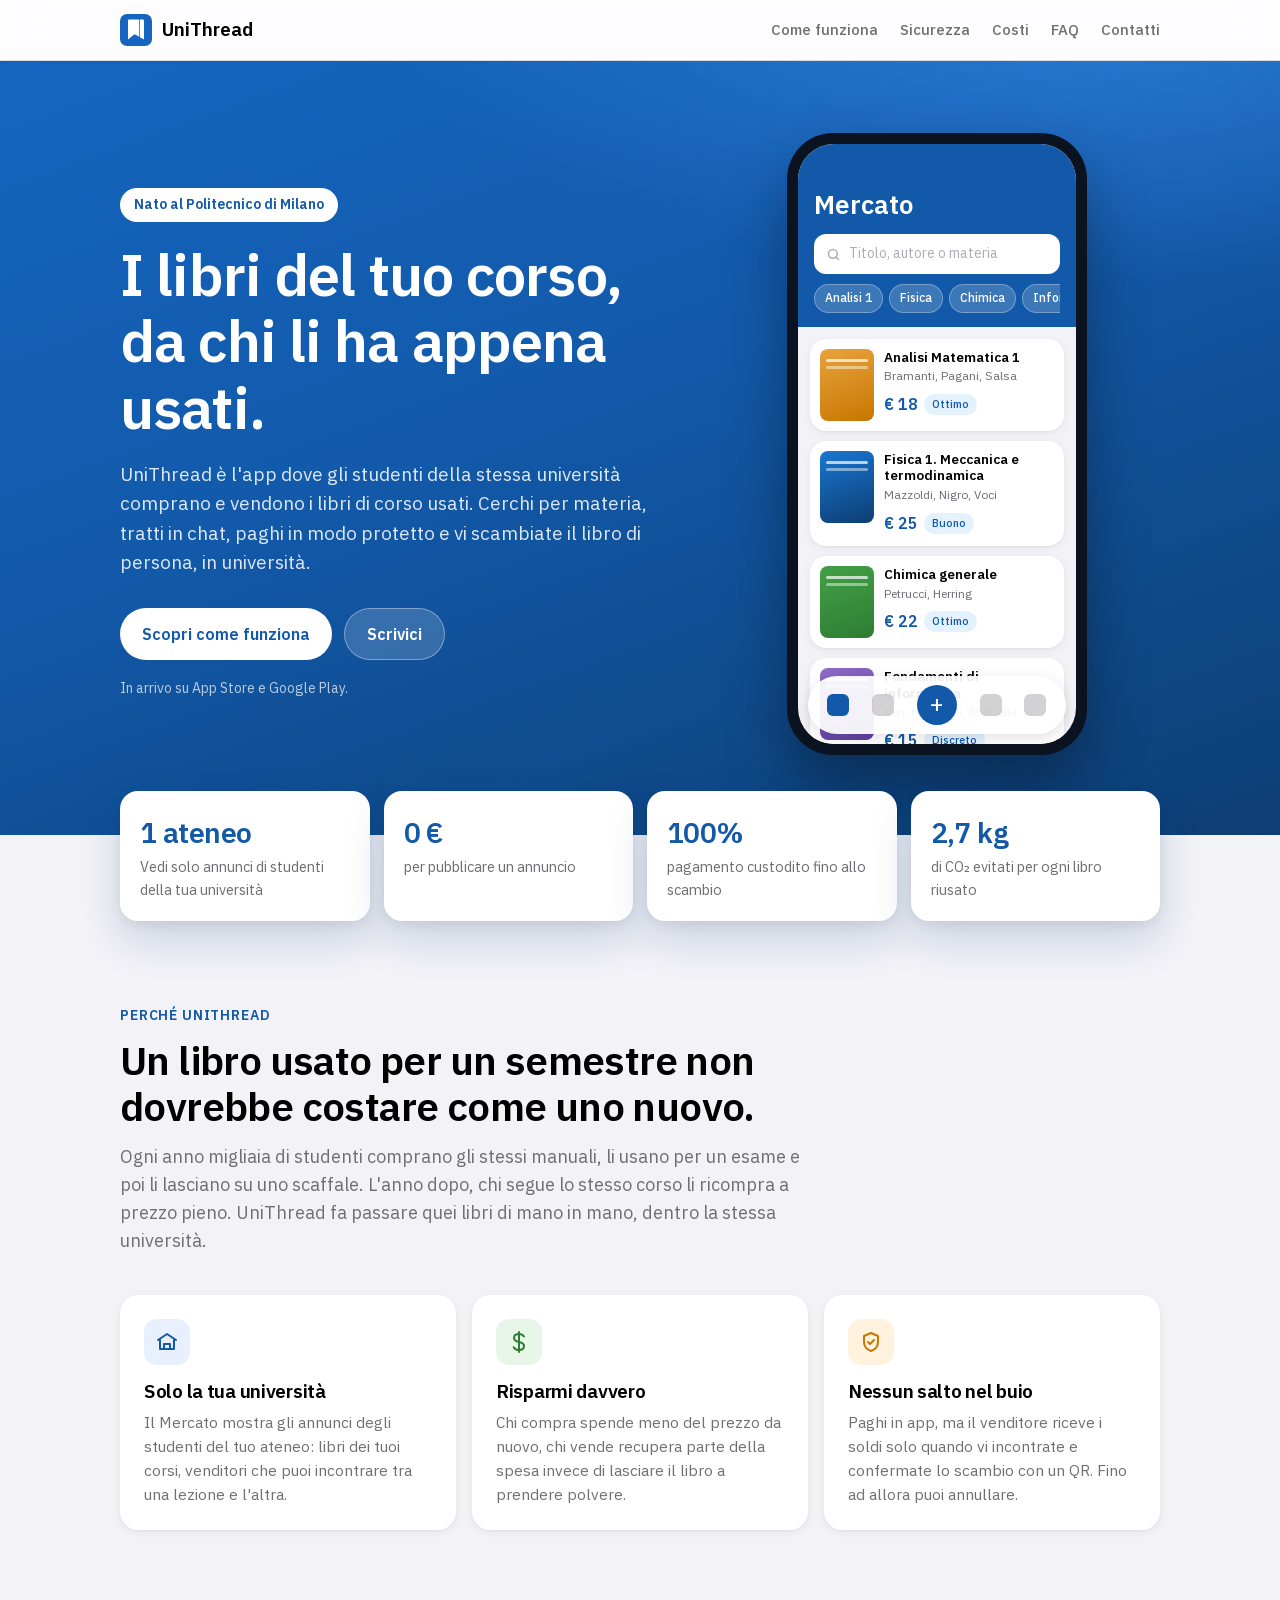
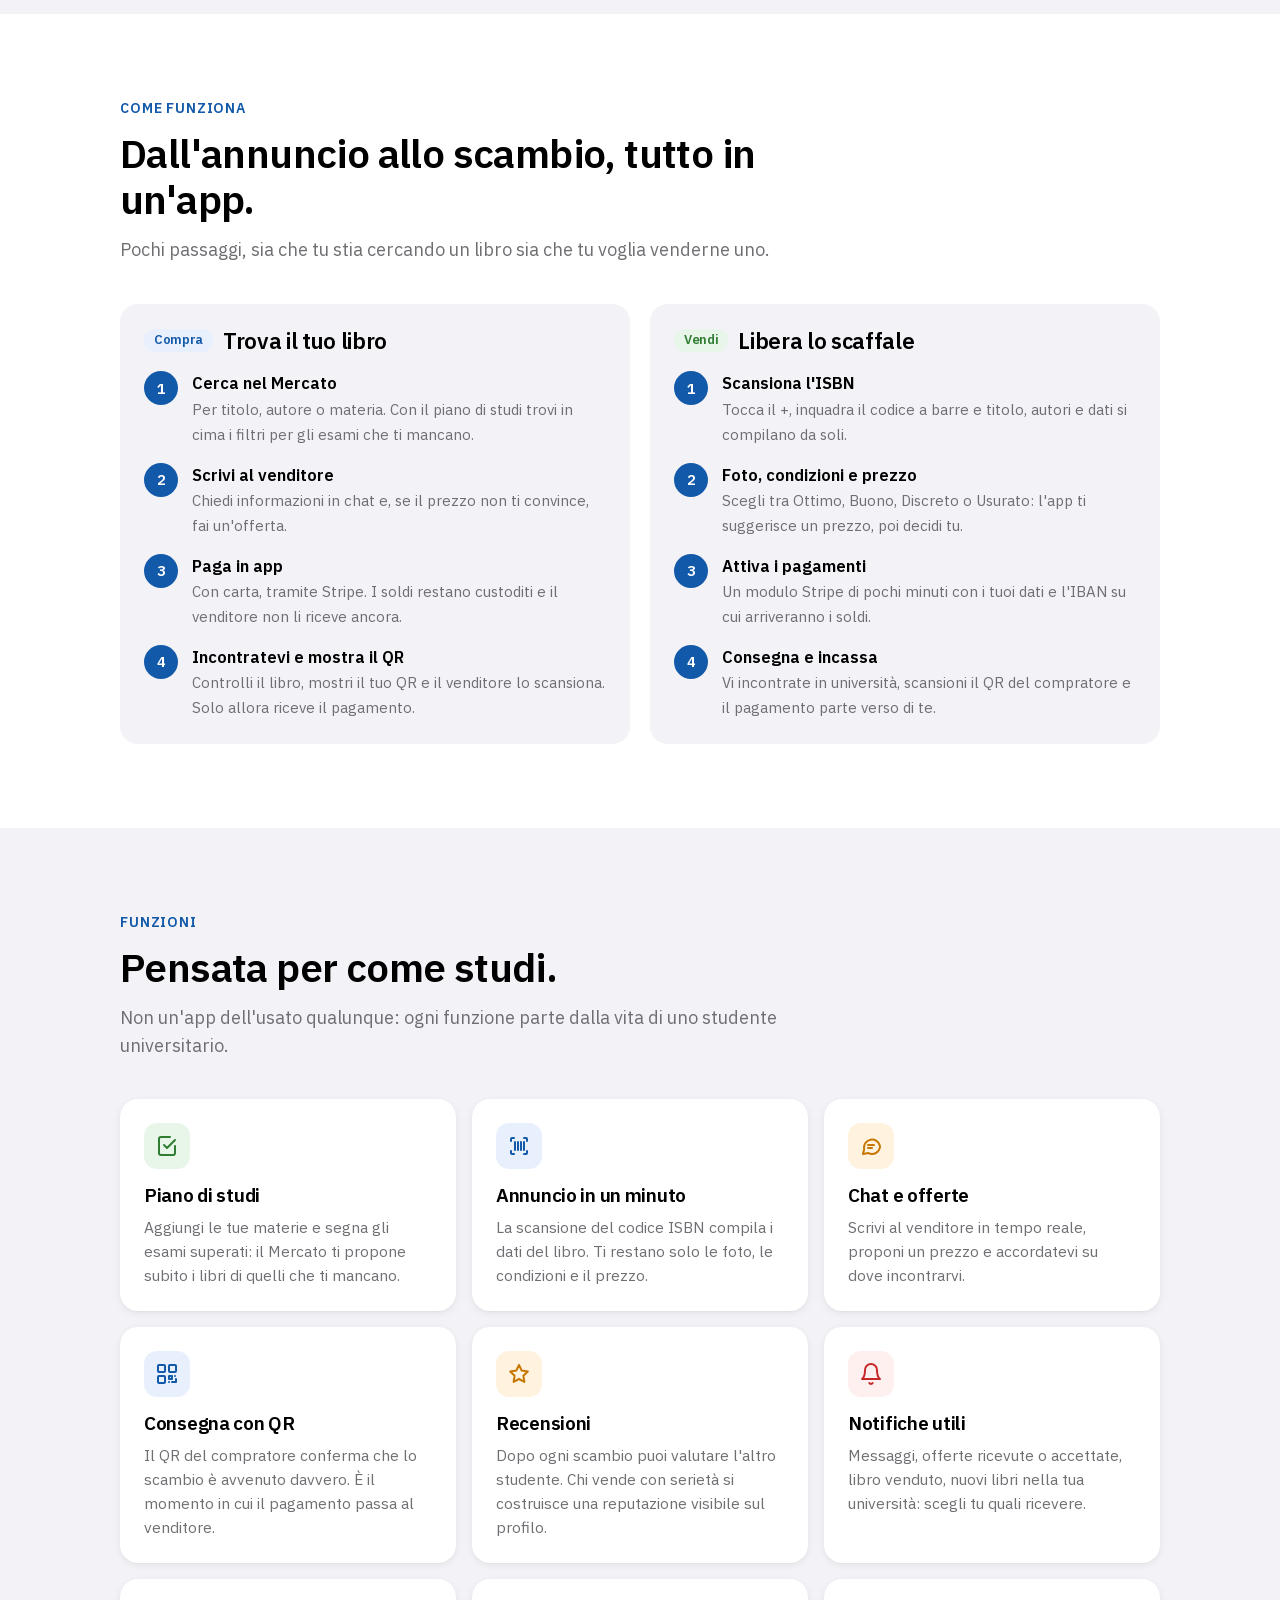
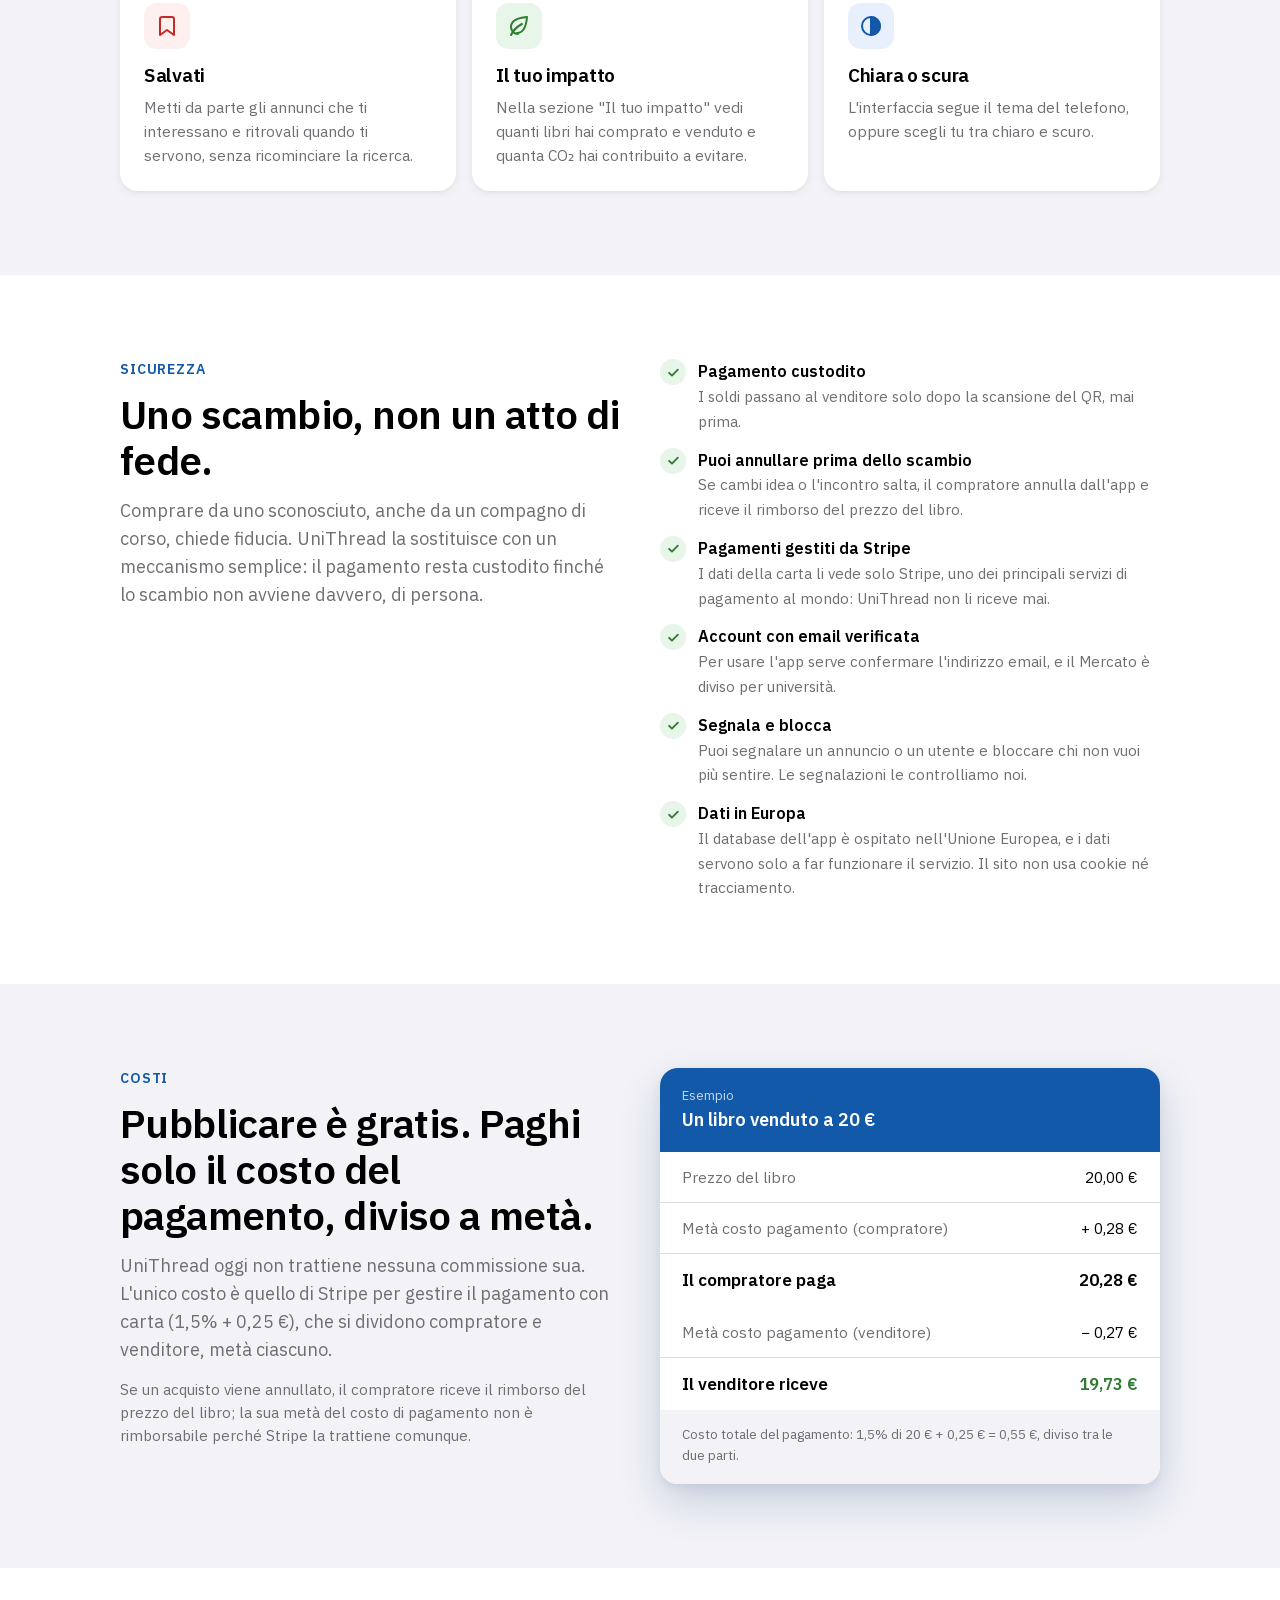
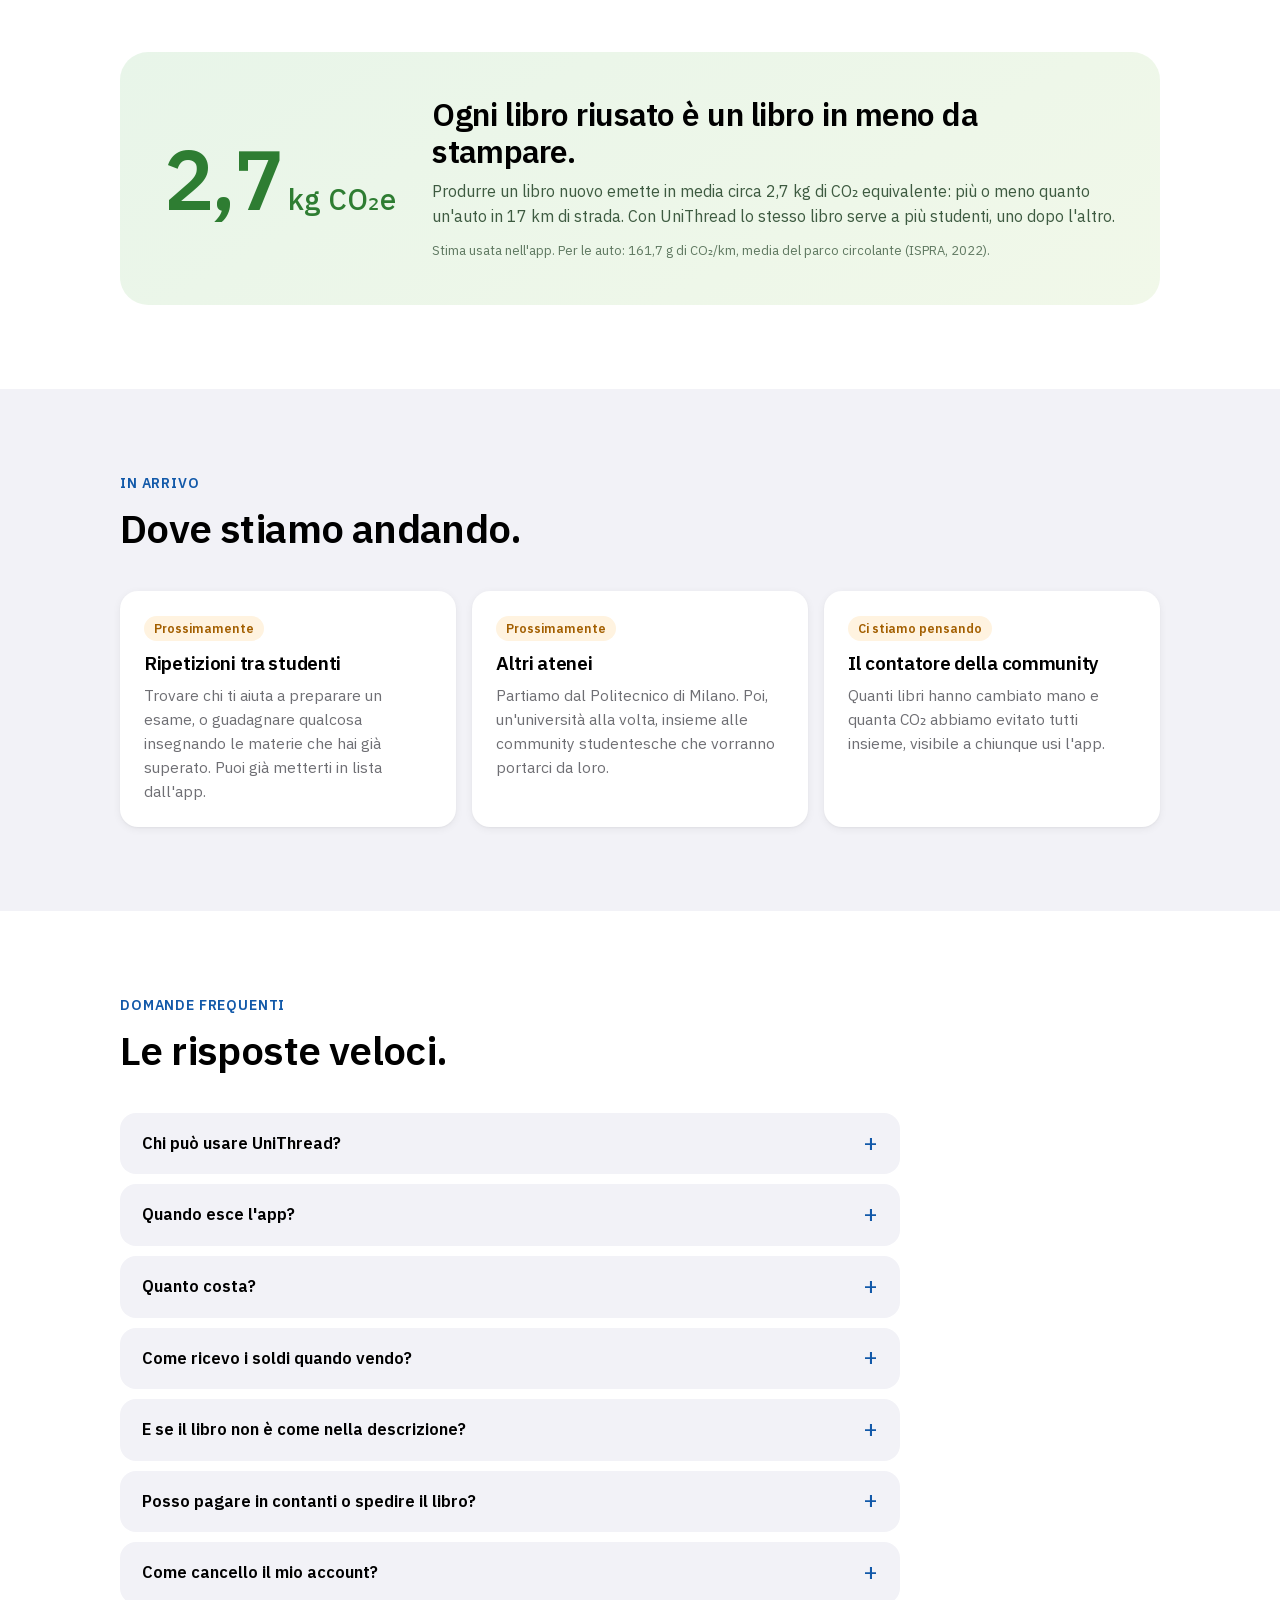
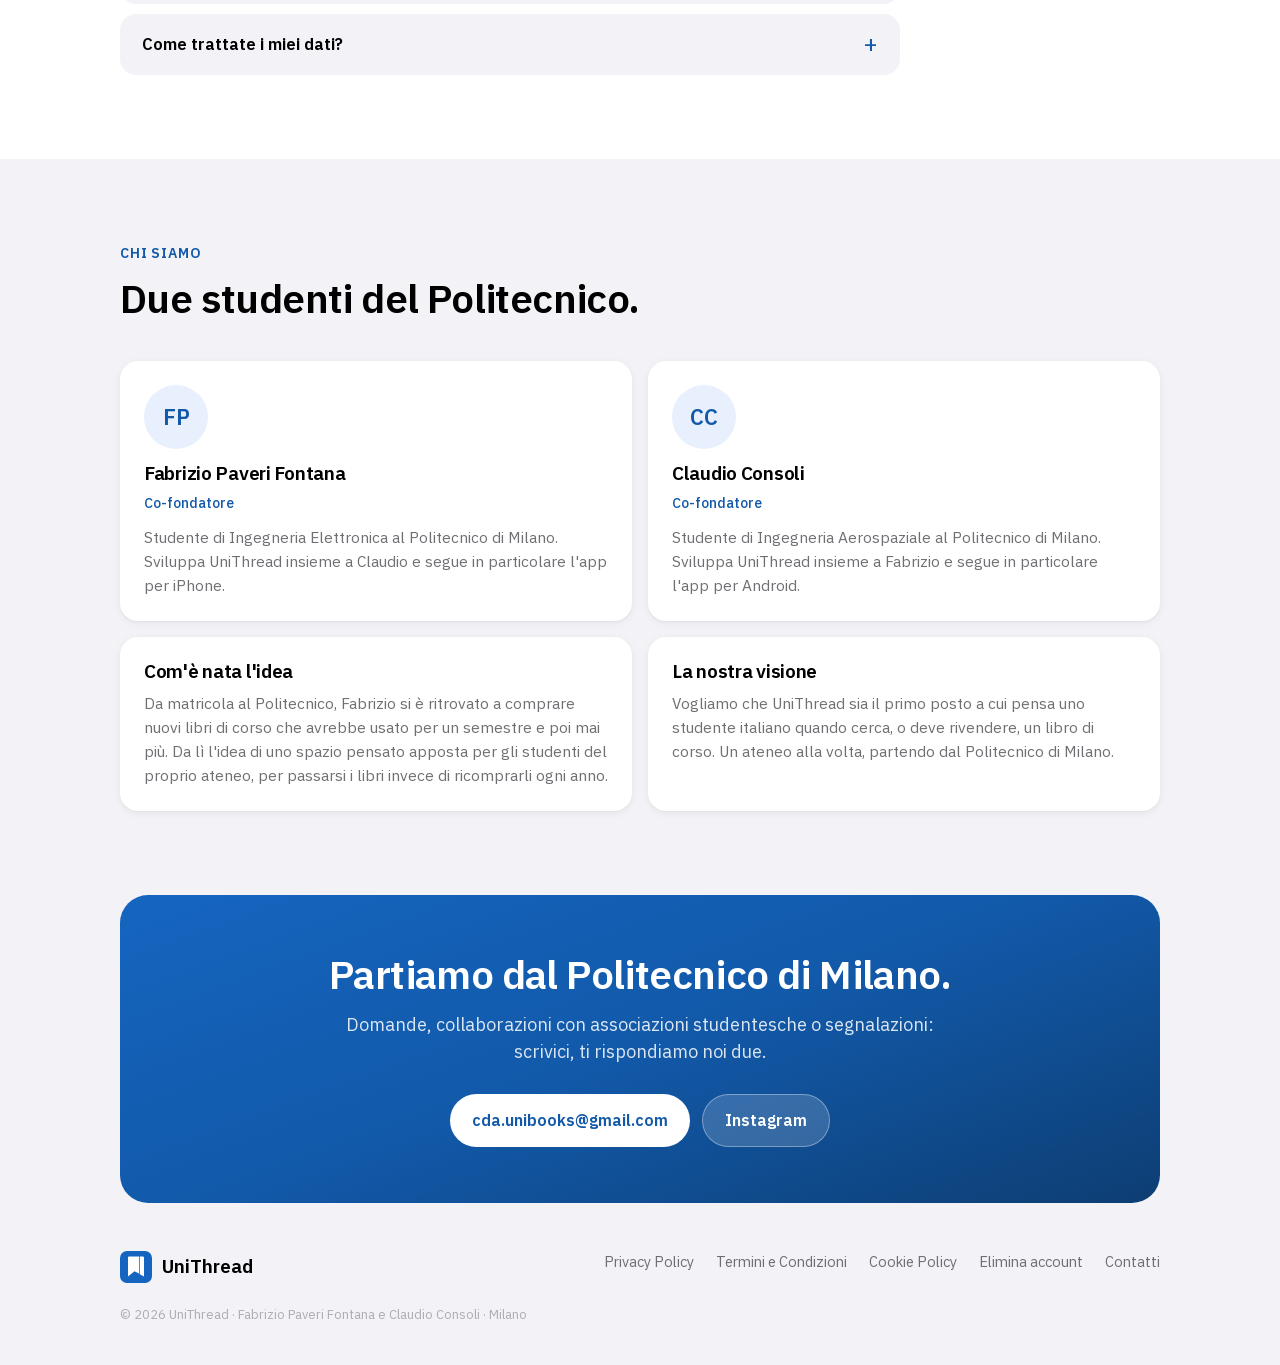
==== index.html @ b265628a "Nuova home del sito nello stile dell'app (tema chiaro) Colori e componenti dal tema chiaro dell'app:" ====
<!DOCTYPE html>
<html lang="it">
<head>
<meta charset="UTF-8">
<meta name="viewport" content="width=device-width, initial-scale=1, viewport-fit=cover">
<title>UniThread — Il marketplace dei libri universitari</title>
<meta name="description" content="UniThread è l'app dove gli studenti della stessa università comprano e vendono libri di corso usati: chat, offerte, pagamento protetto e scambio di persona con QR. Si parte dal Politecnico di Milano.">
<meta name="theme-color" content="#1259A9">
<meta name="color-scheme" content="light">
<meta property="og:title" content="UniThread — Il marketplace dei libri universitari">
<meta property="og:description" content="Compra e vendi libri di corso usati con gli studenti del tuo ateneo. Pagamento protetto, scambio di persona.">
<meta property="og:type" content="website">
<meta property="og:url" content="https://unithread.it/">
<link rel="icon" href="data:image/svg+xml,%3Csvg xmlns='http://www.w3.org/2000/svg' viewBox='0 0 64 64'%3E%3Crect width='64' height='64' rx='14' fill='%231565C0'/%3E%3Cpath d='M16 13a2 2 0 0 1 2-2h20v34l-9-4.6L16 51z' fill='%23fff'/%3E%3Cpath d='M39.5 11H46a2 2 0 0 1 2 2v38l-8.5-4.4z' fill='%23fff'/%3E%3C/svg%3E">
<link href="fonts/fonts.css" rel="stylesheet">
<style>
  /* Colori presi dal tema chiaro dell'app (themeContext.tsx). */
  :root {
    color-scheme: light;
    --primary: #1259A9;
    --primary-light: #1976D2;
    --primary-deep: #0D3E73;
    --tinta-blu: #E8F0FE;
    --tinta-verde: #E8F5E9;
    --tinta-arancio: #FFF3E0;
    --tinta-rossa: #FFF0F0;
    --verde: #2E7D32;
    --arancio: #E8A33D;
    --bg: #F2F2F7;
    --surface: #FFFFFF;
    --text: #000000;
    --text-2: #6E6E73;
    --text-3: #AEAEB2;
    --divider: rgba(60,60,67,0.18);
    --riempimento: #E5E5EA;
    --radius-card: 18px;
    --shadow: 0 2px 8px rgba(0,0,0,0.06), 0 1px 2px rgba(0,0,0,0.04);
    --shadow-lg: 0 18px 40px rgba(13,62,115,0.18), 0 4px 12px rgba(0,0,0,0.06);
  }

  * { box-sizing: border-box; }
  html { scroll-behavior: smooth; scroll-padding-top: 72px; }
  body {
    margin: 0;
    background: var(--bg);
    color: var(--text);
    font-family: "IBM Plex Sans", -apple-system, BlinkMacSystemFont, "SF Pro Text", "Segoe UI", sans-serif;
    font-size: 16px;
    line-height: 1.55;
    -webkit-font-smoothing: antialiased;
    padding-bottom: env(safe-area-inset-bottom, 0px);
  }
  h1, h2, h3 { margin: 0; font-weight: 600; letter-spacing: -0.015em; line-height: 1.15; }
  p { margin: 0; }
  a { color: var(--primary); text-decoration: none; }
  a:hover { text-decoration: underline; }
  .wrap { max-width: 1080px; margin: 0 auto; padding: 0 20px; }

  /* Barra in alto: vetro chiaro come la tab bar dell'app */
  .nav {
    position: sticky; top: 0; z-index: 10;
    background: rgba(255,255,255,0.86);
    -webkit-backdrop-filter: saturate(180%) blur(18px);
    backdrop-filter: saturate(180%) blur(18px);
    border-bottom: 1px solid var(--divider);
    padding-top: env(safe-area-inset-top, 0px);
  }
  .nav .wrap { display: flex; align-items: center; justify-content: space-between; height: 60px; gap: 16px; }
  .brand { display: flex; align-items: center; gap: 10px; color: var(--text); font-weight: 600; font-size: 19px; }
  .brand:hover { text-decoration: none; }
  .brand svg { width: 32px; height: 32px; flex: none; }
  .nav-links { display: flex; gap: 22px; font-size: 15px; }
  .nav-links a { color: var(--text-2); font-weight: 500; white-space: nowrap; }
  .nav-links a:hover { color: var(--primary); text-decoration: none; }
  @media (max-width: 760px) { .nav-links .opz { display: none; } }
  @media (max-width: 480px) { .nav-links { gap: 16px; font-size: 14.5px; } .nav-links .opz2 { display: none; } }

  /* Pulsanti a pillola */
  .btn {
    display: inline-flex; align-items: center; justify-content: center; gap: 8px;
    padding: 13px 22px; border-radius: 999px; font-weight: 600; font-size: 16px;
    border: none; cursor: pointer; transition: transform .15s ease, background .15s ease;
  }
  .btn:hover { text-decoration: none; transform: translateY(-1px); }
  .btn:active { transform: scale(0.97); }
  .btn-bianco { background: #fff; color: var(--primary); }
  .btn-vetro { background: rgba(255,255,255,0.16); color: #fff; border: 1px solid rgba(255,255,255,0.35); }
  .btn-blu { background: var(--primary); color: #fff; }

  /* Hero blu, come l'intestazione del Mercato */
  .hero {
    background: radial-gradient(1200px 500px at 85% -10%, #2C7BD6 0%, transparent 60%), linear-gradient(160deg, #1565C0 0%, #1259A9 45%, #0D3E73 100%);
    color: #fff;
    overflow: hidden;
  }
  .hero .wrap { display: grid; grid-template-columns: 1.1fr 0.9fr; gap: 48px; align-items: center; padding-top: 72px; padding-bottom: 80px; }
  .pill-bianca { display: inline-block; background: #fff; color: var(--primary); font-weight: 600; font-size: 14px; padding: 6px 14px; border-radius: 999px; }
  .hero h1 { font-size: clamp(36px, 5.4vw, 58px); margin: 20px 0 18px; }
  .hero .lede { font-size: 19px; color: rgba(255,255,255,0.86); max-width: 34em; }
  .hero-actions { display: flex; flex-wrap: wrap; gap: 12px; margin-top: 30px; }
  .store-note { margin-top: 18px; font-size: 14px; color: rgba(255,255,255,0.7); }
  @media (max-width: 860px) {
    .hero .wrap { grid-template-columns: 1fr; padding-top: 48px; padding-bottom: 76px; gap: 40px; }
  }

  /* Telefono finto con il Mercato */
  .phone {
    width: 300px; max-width: 100%; margin: 0 auto;
    background: #0B1220; border-radius: 46px; padding: 11px;
    box-shadow: 0 30px 60px rgba(0,0,0,0.35);
  }
  .screen { background: var(--bg); border-radius: 36px; overflow: hidden; height: 600px; position: relative; color: var(--text); }
  .scr-head { background: var(--primary); color: #fff; padding: 40px 16px 14px; }
  .scr-head .t { font-size: 26px; font-weight: 600; margin-bottom: 10px; }
  .scr-search { background: #fff; border-radius: 12px; padding: 9px 12px; font-size: 14px; color: var(--text-3); display: flex; gap: 8px; align-items: center; }
  .scr-chips { display: flex; gap: 6px; margin-top: 10px; overflow: hidden; }
  .scr-chips span { background: rgba(255,255,255,0.18); border: 1px solid rgba(255,255,255,0.3); border-radius: 999px; padding: 4px 10px; font-size: 12px; white-space: nowrap; font-weight: 500; }
  .scr-list { padding: 12px; display: grid; gap: 10px; }
  .book { background: #fff; border-radius: 16px; padding: 10px; display: flex; gap: 10px; box-shadow: var(--shadow); }
  .cover { width: 54px; height: 72px; border-radius: 8px; flex: none; position: relative; }
  .cover::after { content: ""; position: absolute; left: 6px; right: 6px; top: 10px; height: 3px; background: rgba(255,255,255,0.7); border-radius: 2px; box-shadow: 0 7px 0 rgba(255,255,255,0.45); }
  .book .bt { font-size: 13.5px; font-weight: 600; line-height: 1.25; }
  .book .ba { font-size: 12px; color: var(--text-2); margin: 2px 0 6px; }
  .book .row { display: flex; align-items: center; gap: 6px; }
  .book .pr { font-size: 16px; font-weight: 700; color: var(--primary); }
  .badge { background: #E3F2FD; color: var(--primary); border-radius: 20px; padding: 2px 8px; font-size: 11px; font-weight: 500; }
  .scr-tab {
    position: absolute; left: 10px; right: 10px; bottom: 10px; height: 58px;
    background: rgba(255,255,255,0.92); border-radius: 29px; box-shadow: 0 4px 16px rgba(0,0,0,0.12);
    display: flex; align-items: center; justify-content: space-around; padding: 0 8px;
  }
  .scr-tab i { width: 22px; height: 22px; border-radius: 6px; background: var(--text-3); display: block; opacity: .55; }
  .scr-tab i.on { background: var(--primary); opacity: 1; }
  .scr-tab b { width: 40px; height: 40px; border-radius: 50%; background: var(--primary); color: #fff; display: grid; place-items: center; font-size: 24px; font-weight: 400; }

  /* Sezioni */
  section { padding: 84px 0; }
  .sec-head { max-width: 680px; margin-bottom: 40px; }
  .kicker { color: var(--primary); font-weight: 600; font-size: 14px; letter-spacing: 0.06em; text-transform: uppercase; margin-bottom: 10px; }
  .sec-head h2 { font-size: clamp(28px, 3.6vw, 40px); }
  .sec-head p { color: var(--text-2); font-size: 18px; margin-top: 14px; }
  .bianca { background: var(--surface); }
  @media (max-width: 640px) { section { padding: 60px 0; } }

  .card { background: var(--surface); border-radius: var(--radius-card); padding: 24px; box-shadow: var(--shadow); }
  .bianca .card { background: var(--bg); box-shadow: none; }
  .card h3 { font-size: 19px; margin-bottom: 8px; }
  .card p { color: var(--text-2); font-size: 15.5px; }
  .icona { width: 46px; height: 46px; border-radius: 13px; display: grid; place-items: center; margin-bottom: 16px; }
  .icona svg { width: 24px; height: 24px; }
  .i-blu { background: var(--tinta-blu); color: var(--primary); }
  .i-verde { background: var(--tinta-verde); color: var(--verde); }
  .i-arancio { background: var(--tinta-arancio); color: #C77700; }
  .i-rossa { background: var(--tinta-rossa); color: #C62828; }

  /* Numeri chiave */
  .numeri { display: grid; grid-template-columns: repeat(4, 1fr); gap: 14px; margin-top: -44px; position: relative; }
  .numero { background: var(--surface); border-radius: var(--radius-card); padding: 20px; box-shadow: var(--shadow-lg); }
  .numero .n { font-size: 28px; font-weight: 600; color: var(--primary); letter-spacing: -0.02em; }
  .numero .d { color: var(--text-2); font-size: 14.5px; margin-top: 2px; }
  @media (max-width: 860px) { .numeri { grid-template-columns: repeat(2, 1fr); } }

  /* Come funziona: due colonne compra / vendi */
  .flussi { display: grid; grid-template-columns: 1fr 1fr; gap: 20px; }
  .flusso h3 { font-size: 22px; display: flex; align-items: center; gap: 10px; margin-bottom: 18px; }
  .tag { font-size: 13px; font-weight: 600; padding: 4px 10px; border-radius: 999px; }
  .passi { list-style: none; margin: 0; padding: 0; display: grid; gap: 16px; }
  .passi li { display: grid; grid-template-columns: 34px 1fr; gap: 14px; }
  .passi .num { width: 34px; height: 34px; border-radius: 50%; background: var(--primary); color: #fff; font-weight: 600; display: grid; place-items: center; font-size: 15px; }
  .passi b { display: block; font-size: 16.5px; }
  .passi span { color: var(--text-2); font-size: 15px; }
  @media (max-width: 860px) { .flussi { grid-template-columns: 1fr; } }

  .griglia { display: grid; grid-template-columns: repeat(3, 1fr); gap: 16px; }
  @media (max-width: 900px) { .griglia { grid-template-columns: repeat(2, 1fr); } }
  @media (max-width: 600px) { .griglia { grid-template-columns: 1fr; } }

  /* Sicurezza: elenco con spunte */
  .split { display: grid; grid-template-columns: 1fr 1fr; gap: 40px; align-items: start; }
  @media (max-width: 860px) { .split { grid-template-columns: 1fr; gap: 28px; } }
  .spunte { list-style: none; margin: 0; padding: 0; display: grid; gap: 14px; }
  .spunte li { display: grid; grid-template-columns: 26px 1fr; gap: 12px; }
  .spunte li::before { content: ""; width: 26px; height: 26px; border-radius: 50%; background: var(--tinta-verde) url("data:image/svg+xml,%3Csvg xmlns='http://www.w3.org/2000/svg' viewBox='0 0 24 24' fill='none' stroke='%232E7D32' stroke-width='3' stroke-linecap='round' stroke-linejoin='round'%3E%3Cpath d='M5 12.5l4.5 4.5L19 7.5'/%3E%3C/svg%3E") center/15px no-repeat; }
  .spunte b { display: block; }
  .spunte span { color: var(--text-2); font-size: 15px; }

  /* Ricevuta d'esempio sui costi */
  .ricevuta { background: var(--surface); border-radius: var(--radius-card); box-shadow: var(--shadow-lg); overflow: hidden; }
  .ricevuta .top { background: var(--primary); color: #fff; padding: 18px 22px; }
  .ricevuta .top small { opacity: .75; display: block; font-size: 13px; }
  .ricevuta .top strong { font-size: 18px; font-weight: 600; }
  .riga { display: flex; justify-content: space-between; gap: 12px; padding: 13px 22px; border-bottom: 1px solid var(--divider); font-size: 15.5px; }
  .riga span:first-child { color: var(--text-2); }
  .riga.tot { font-weight: 600; font-size: 17px; border-bottom: none; }
  .riga.tot span:first-child { color: var(--text); }
  .riga.verde span:last-child { color: var(--verde); font-weight: 600; }
  .ricevuta .nota { padding: 14px 22px 18px; font-size: 13.5px; color: var(--text-2); background: var(--bg); }

  /* CO2 */
  .co2 { background: linear-gradient(150deg, #E8F5E9 0%, #F1F8E9 100%); border-radius: 28px; padding: 44px; display: grid; grid-template-columns: auto 1fr; gap: 36px; align-items: center; }
  .co2 .grande { font-size: clamp(54px, 8vw, 84px); font-weight: 600; color: var(--verde); letter-spacing: -0.03em; line-height: 1; }
  .co2 .grande small { font-size: 0.35em; font-weight: 500; letter-spacing: 0; }
  .co2 h2 { font-size: clamp(24px, 3vw, 32px); margin-bottom: 10px; }
  .co2 p { color: #3D5A40; }
  .co2 .fonte { font-size: 13px; margin-top: 12px; opacity: .8; }
  @media (max-width: 760px) { .co2 { grid-template-columns: 1fr; padding: 30px 24px; gap: 18px; } }

  /* Prossimamente */
  .presto { display: inline-block; background: var(--tinta-arancio); color: #A35F00; font-size: 12.5px; font-weight: 600; padding: 3px 10px; border-radius: 999px; margin-bottom: 12px; }

  /* FAQ */
  .faq { max-width: 780px; display: grid; gap: 10px; }
  details { background: var(--surface); border-radius: 16px; box-shadow: var(--shadow); }
  .bianca details { background: var(--bg); box-shadow: none; }
  summary { list-style: none; cursor: pointer; padding: 18px 54px 18px 22px; font-weight: 600; font-size: 16.5px; position: relative; }
  summary::-webkit-details-marker { display: none; }
  summary::after { content: "+"; position: absolute; right: 22px; top: 50%; transform: translateY(-50%); font-size: 24px; font-weight: 400; color: var(--primary); transition: transform .2s; }
  details[open] summary::after { transform: translateY(-50%) rotate(45deg); }
  details p { padding: 0 22px 20px; color: var(--text-2); font-size: 15.5px; }

  /* Team */
  .team { display: grid; grid-template-columns: 1fr 1fr; gap: 16px; }
  .avatar { width: 64px; height: 64px; border-radius: 50%; background: var(--tinta-blu); color: var(--primary); display: grid; place-items: center; font-weight: 600; font-size: 22px; margin-bottom: 14px; }
  .ruolo { color: var(--primary); font-size: 14px; font-weight: 500; margin-bottom: 10px; }
  @media (max-width: 700px) { .team { grid-template-columns: 1fr; } }
  .storia { margin-top: 16px; display: grid; grid-template-columns: 1fr 1fr; gap: 16px; }
  @media (max-width: 700px) { .storia { grid-template-columns: 1fr; } }

  /* Chiusura e footer */
  .chiusura { background: linear-gradient(160deg, #1565C0 0%, #1259A9 50%, #0D3E73 100%); color: #fff; border-radius: 28px; padding: 56px 40px; text-align: center; }
  .chiusura h2 { font-size: clamp(28px, 4vw, 40px); }
  .chiusura p { color: rgba(255,255,255,0.85); font-size: 18px; max-width: 36em; margin: 14px auto 28px; }
  .chiusura .hero-actions { justify-content: center; margin-top: 0; }
  @media (max-width: 600px) { .chiusura { padding: 40px 22px; } }

  footer { padding: 48px 0 40px; color: var(--text-2); font-size: 14.5px; }
  .foot { display: flex; flex-wrap: wrap; justify-content: space-between; gap: 24px; }
  .foot nav { display: flex; flex-wrap: wrap; gap: 8px 22px; }
  .foot nav a { color: var(--text-2); }
  .foot nav a:hover { color: var(--primary); }
  .copy { margin-top: 22px; font-size: 13px; color: var(--text-3); }
</style>
</head>
<body>

<header class="nav">
  <div class="wrap">
    <a class="brand" href="#top" aria-label="UniThread, torna in cima">
      <svg viewBox="0 0 64 64" aria-hidden="true"><rect width="64" height="64" rx="14" fill="#1565C0"/><path d="M16 13a2 2 0 0 1 2-2h20v34l-9-4.6L16 51z" fill="#fff"/><path d="M39.5 11H46a2 2 0 0 1 2 2v38l-8.5-4.4z" fill="#fff"/></svg>
      UniThread
    </a>
    <nav class="nav-links" aria-label="Sezioni">
      <a class="opz2" href="#come-funziona">Come funziona</a>
      <a class="opz" href="#sicurezza">Sicurezza</a>
      <a class="opz" href="#costi">Costi</a>
      <a href="#faq">FAQ</a>
      <a href="#contatti">Contatti</a>
    </nav>
  </div>
</header>

<div class="hero" id="top">
  <div class="wrap">
    <div>
      <span class="pill-bianca">Nato al Politecnico di Milano</span>
      <h1>I libri del tuo corso, da chi li ha appena usati.</h1>
      <p class="lede">
        UniThread è l'app dove gli studenti della stessa università comprano e vendono i libri di corso usati.
        Cerchi per materia, tratti in chat, paghi in modo protetto e vi scambiate il libro di persona, in università.
      </p>
      <div class="hero-actions">
        <a class="btn btn-bianco" href="#come-funziona">Scopri come funziona</a>
        <a class="btn btn-vetro" href="#contatti">Scrivici</a>
      </div>
      <p class="store-note">In arrivo su App Store e Google Play.</p>
    </div>

    <div class="phone" aria-hidden="true">
      <div class="screen">
        <div class="scr-head">
          <div class="t">Mercato</div>
          <div class="scr-search">
            <svg width="15" height="15" viewBox="0 0 24 24" fill="none" stroke="#AEAEB2" stroke-width="2.5" stroke-linecap="round"><circle cx="11" cy="11" r="7"/><path d="M20 20l-4-4"/></svg>
            Titolo, autore o materia
          </div>
          <div class="scr-chips"><span>Analisi 1</span><span>Fisica</span><span>Chimica</span><span>Informatica</span></div>
        </div>
        <div class="scr-list">
          <div class="book">
            <div class="cover" style="background:linear-gradient(160deg,#E8A33D,#C77700)"></div>
            <div>
              <div class="bt">Analisi Matematica 1</div>
              <div class="ba">Bramanti, Pagani, Salsa</div>
              <div class="row"><span class="pr">€ 18</span><span class="badge">Ottimo</span></div>
            </div>
          </div>
          <div class="book">
            <div class="cover" style="background:linear-gradient(160deg,#1976D2,#0D3E73)"></div>
            <div>
              <div class="bt">Fisica 1. Meccanica e termodinamica</div>
              <div class="ba">Mazzoldi, Nigro, Voci</div>
              <div class="row"><span class="pr">€ 25</span><span class="badge">Buono</span></div>
            </div>
          </div>
          <div class="book">
            <div class="cover" style="background:linear-gradient(160deg,#43A047,#2E7D32)"></div>
            <div>
              <div class="bt">Chimica generale</div>
              <div class="ba">Petrucci, Herring</div>
              <div class="row"><span class="pr">€ 22</span><span class="badge">Ottimo</span></div>
            </div>
          </div>
          <div class="book">
            <div class="cover" style="background:linear-gradient(160deg,#8E6CC8,#5E3FA0)"></div>
            <div>
              <div class="bt">Fondamenti di informatica</div>
              <div class="ba">Ceri, Mandrioli, Sbattella</div>
              <div class="row"><span class="pr">€ 15</span><span class="badge">Discreto</span></div>
            </div>
          </div>
        </div>
        <div class="scr-tab"><i class="on"></i><i></i><b>+</b><i></i><i></i></div>
      </div>
    </div>
  </div>
</div>

<div class="wrap">
  <div class="numeri">
    <div class="numero"><div class="n">1 ateneo</div><div class="d">Vedi solo annunci di studenti della tua università</div></div>
    <div class="numero"><div class="n">0 €</div><div class="d">per pubblicare un annuncio</div></div>
    <div class="numero"><div class="n">100%</div><div class="d">pagamento custodito fino allo scambio</div></div>
    <div class="numero"><div class="n">2,7 kg</div><div class="d">di CO₂ evitati per ogni libro riusato</div></div>
  </div>
</div>

<section id="missione">
  <div class="wrap">
    <div class="sec-head">
      <div class="kicker">Perché UniThread</div>
      <h2>Un libro usato per un semestre non dovrebbe costare come uno nuovo.</h2>
      <p>
        Ogni anno migliaia di studenti comprano gli stessi manuali, li usano per un esame e poi li lasciano su uno scaffale.
        L'anno dopo, chi segue lo stesso corso li ricompra a prezzo pieno. UniThread fa passare quei libri di mano in mano,
        dentro la stessa università.
      </p>
    </div>
    <div class="griglia">
      <div class="card">
        <div class="icona i-blu"><svg viewBox="0 0 24 24" fill="none" stroke="currentColor" stroke-width="2" stroke-linecap="round" stroke-linejoin="round"><path d="M3 10l9-6 9 6"/><path d="M5 10v9h14v-9"/><path d="M9 19v-5h6v5"/></svg></div>
        <h3>Solo la tua università</h3>
        <p>Il Mercato mostra gli annunci degli studenti del tuo ateneo: libri dei tuoi corsi, venditori che puoi incontrare tra una lezione e l'altra.</p>
      </div>
      <div class="card">
        <div class="icona i-verde"><svg viewBox="0 0 24 24" fill="none" stroke="currentColor" stroke-width="2" stroke-linecap="round" stroke-linejoin="round"><path d="M12 2v20"/><path d="M17 6.5c-1-1.5-2.8-2.5-5-2.5-3 0-5 1.6-5 4s2 3.3 5 4 5 1.6 5 4-2 4-5 4c-2.4 0-4.4-1.1-5.3-2.8"/></svg></div>
        <h3>Risparmi davvero</h3>
        <p>Chi compra spende meno del prezzo da nuovo, chi vende recupera parte della spesa invece di lasciare il libro a prendere polvere.</p>
      </div>
      <div class="card">
        <div class="icona i-arancio"><svg viewBox="0 0 24 24" fill="none" stroke="currentColor" stroke-width="2" stroke-linecap="round" stroke-linejoin="round"><path d="M12 3l7 3v6c0 4.5-3 7.6-7 9-4-1.4-7-4.5-7-9V6z"/><path d="M9 12l2 2 4-4"/></svg></div>
        <h3>Nessun salto nel buio</h3>
        <p>Paghi in app, ma il venditore riceve i soldi solo quando vi incontrate e confermate lo scambio con un QR. Fino ad allora puoi annullare.</p>
      </div>
    </div>
  </div>
</section>

<section class="bianca" id="come-funziona">
  <div class="wrap">
    <div class="sec-head">
      <div class="kicker">Come funziona</div>
      <h2>Dall'annuncio allo scambio, tutto in un'app.</h2>
      <p>Pochi passaggi, sia che tu stia cercando un libro sia che tu voglia venderne uno.</p>
    </div>
    <div class="flussi">
      <div class="card">
        <div class="flusso">
          <h3><span class="tag" style="background:var(--tinta-blu);color:var(--primary)">Compra</span> Trova il tuo libro</h3>
          <ol class="passi">
            <li><span class="num">1</span><div><b>Cerca nel Mercato</b><span>Per titolo, autore o materia. Con il piano di studi trovi in cima i filtri per gli esami che ti mancano.</span></div></li>
            <li><span class="num">2</span><div><b>Scrivi al venditore</b><span>Chiedi informazioni in chat e, se il prezzo non ti convince, fai un'offerta.</span></div></li>
            <li><span class="num">3</span><div><b>Paga in app</b><span>Con carta, tramite Stripe. I soldi restano custoditi e il venditore non li riceve ancora.</span></div></li>
            <li><span class="num">4</span><div><b>Incontratevi e mostra il QR</b><span>Controlli il libro, mostri il tuo QR e il venditore lo scansiona. Solo allora riceve il pagamento.</span></div></li>
          </ol>
        </div>
      </div>
      <div class="card">
        <div class="flusso">
          <h3><span class="tag" style="background:var(--tinta-verde);color:var(--verde)">Vendi</span> Libera lo scaffale</h3>
          <ol class="passi">
            <li><span class="num">1</span><div><b>Scansiona l'ISBN</b><span>Tocca il +, inquadra il codice a barre e titolo, autori e dati si compilano da soli.</span></div></li>
            <li><span class="num">2</span><div><b>Foto, condizioni e prezzo</b><span>Scegli tra Ottimo, Buono, Discreto o Usurato: l'app ti suggerisce un prezzo, poi decidi tu.</span></div></li>
            <li><span class="num">3</span><div><b>Attiva i pagamenti</b><span>Un modulo Stripe di pochi minuti con i tuoi dati e l'IBAN su cui arriveranno i soldi.</span></div></li>
            <li><span class="num">4</span><div><b>Consegna e incassa</b><span>Vi incontrate in università, scansioni il QR del compratore e il pagamento parte verso di te.</span></div></li>
          </ol>
        </div>
      </div>
    </div>
  </div>
</section>

<section id="funzioni">
  <div class="wrap">
    <div class="sec-head">
      <div class="kicker">Funzioni</div>
      <h2>Pensata per come studi.</h2>
      <p>Non un'app dell'usato qualunque: ogni funzione parte dalla vita di uno studente universitario.</p>
    </div>
    <div class="griglia">
      <div class="card">
        <div class="icona i-verde"><svg viewBox="0 0 24 24" fill="none" stroke="currentColor" stroke-width="2" stroke-linecap="round" stroke-linejoin="round"><path d="M9 11l3 3 8-8"/><path d="M20 12v7a2 2 0 0 1-2 2H6a2 2 0 0 1-2-2V5a2 2 0 0 1 2-2h9"/></svg></div>
        <h3>Piano di studi</h3>
        <p>Aggiungi le tue materie e segna gli esami superati: il Mercato ti propone subito i libri di quelli che ti mancano.</p>
      </div>
      <div class="card">
        <div class="icona i-blu"><svg viewBox="0 0 24 24" fill="none" stroke="currentColor" stroke-width="2" stroke-linecap="round" stroke-linejoin="round"><path d="M4 7V5a1 1 0 0 1 1-1h2M17 4h2a1 1 0 0 1 1 1v2M20 17v2a1 1 0 0 1-1 1h-2M7 20H5a1 1 0 0 1-1-1v-2"/><path d="M8 8v8M11 8v8M14 8v8M17 8v8"/></svg></div>
        <h3>Annuncio in un minuto</h3>
        <p>La scansione del codice ISBN compila i dati del libro. Ti restano solo le foto, le condizioni e il prezzo.</p>
      </div>
      <div class="card">
        <div class="icona i-arancio"><svg viewBox="0 0 24 24" fill="none" stroke="currentColor" stroke-width="2" stroke-linecap="round" stroke-linejoin="round"><path d="M21 12a8 8 0 0 1-11.6 7.1L4 20l1.1-4.6A8 8 0 1 1 21 12z"/><path d="M9 11h6M9 14h4"/></svg></div>
        <h3>Chat e offerte</h3>
        <p>Scrivi al venditore in tempo reale, proponi un prezzo e accordatevi su dove incontrarvi.</p>
      </div>
      <div class="card">
        <div class="icona i-blu"><svg viewBox="0 0 24 24" fill="none" stroke="currentColor" stroke-width="2" stroke-linecap="round" stroke-linejoin="round"><rect x="3" y="3" width="7" height="7" rx="1"/><rect x="14" y="3" width="7" height="7" rx="1"/><rect x="3" y="14" width="7" height="7" rx="1"/><path d="M14 14h3v3h-3zM20 14v.01M14 20h.01M17 20h4v-3"/></svg></div>
        <h3>Consegna con QR</h3>
        <p>Il QR del compratore conferma che lo scambio è avvenuto davvero. È il momento in cui il pagamento passa al venditore.</p>
      </div>
      <div class="card">
        <div class="icona i-arancio"><svg viewBox="0 0 24 24" fill="none" stroke="currentColor" stroke-width="2" stroke-linecap="round" stroke-linejoin="round"><path d="M12 3l2.7 5.6 6.1.9-4.4 4.3 1 6.1L12 17l-5.4 2.9 1-6.1L3.2 9.5l6.1-.9z"/></svg></div>
        <h3>Recensioni</h3>
        <p>Dopo ogni scambio puoi valutare l'altro studente. Chi vende con serietà si costruisce una reputazione visibile sul profilo.</p>
      </div>
      <div class="card">
        <div class="icona i-rossa"><svg viewBox="0 0 24 24" fill="none" stroke="currentColor" stroke-width="2" stroke-linecap="round" stroke-linejoin="round"><path d="M18 8a6 6 0 1 0-12 0c0 7-3 9-3 9h18s-3-2-3-9"/><path d="M13.7 21a2 2 0 0 1-3.4 0"/></svg></div>
        <h3>Notifiche utili</h3>
        <p>Messaggi, offerte ricevute o accettate, libro venduto, nuovi libri nella tua università: scegli tu quali ricevere.</p>
      </div>
      <div class="card">
        <div class="icona i-rossa"><svg viewBox="0 0 24 24" fill="none" stroke="currentColor" stroke-width="2" stroke-linecap="round" stroke-linejoin="round"><path d="M19 21l-7-5-7 5V5a2 2 0 0 1 2-2h10a2 2 0 0 1 2 2z"/></svg></div>
        <h3>Salvati</h3>
        <p>Metti da parte gli annunci che ti interessano e ritrovali quando ti servono, senza ricominciare la ricerca.</p>
      </div>
      <div class="card">
        <div class="icona i-verde"><svg viewBox="0 0 24 24" fill="none" stroke="currentColor" stroke-width="2" stroke-linecap="round" stroke-linejoin="round"><path d="M11 20A7 7 0 0 1 4 13c0-5 4-9 16-10-1 12-5 16-10 16"/><path d="M4 21c3-6 7-9 11-11"/></svg></div>
        <h3>Il tuo impatto</h3>
        <p>Nella sezione "Il tuo impatto" vedi quanti libri hai comprato e venduto e quanta CO₂ hai contribuito a evitare.</p>
      </div>
      <div class="card">
        <div class="icona i-blu"><svg viewBox="0 0 24 24" fill="none" stroke="currentColor" stroke-width="2" stroke-linecap="round" stroke-linejoin="round"><circle cx="12" cy="12" r="9"/><path d="M12 3a9 9 0 0 1 0 18z" fill="currentColor"/></svg></div>
        <h3>Chiara o scura</h3>
        <p>L'interfaccia segue il tema del telefono, oppure scegli tu tra chiaro e scuro.</p>
      </div>
    </div>
  </div>
</section>

<section class="bianca" id="sicurezza">
  <div class="wrap split">
    <div>
      <div class="kicker">Sicurezza</div>
      <h2 style="font-size:clamp(28px,3.6vw,40px)">Uno scambio, non un atto di fede.</h2>
      <p style="color:var(--text-2);font-size:18px;margin-top:14px">
        Comprare da uno sconosciuto, anche da un compagno di corso, chiede fiducia. UniThread la sostituisce con un meccanismo
        semplice: il pagamento resta custodito finché lo scambio non avviene davvero, di persona.
      </p>
    </div>
    <ul class="spunte">
      <li><div><b>Pagamento custodito</b><span>I soldi passano al venditore solo dopo la scansione del QR, mai prima.</span></div></li>
      <li><div><b>Puoi annullare prima dello scambio</b><span>Se cambi idea o l'incontro salta, il compratore annulla dall'app e riceve il rimborso del prezzo del libro.</span></div></li>
      <li><div><b>Pagamenti gestiti da Stripe</b><span>I dati della carta li vede solo Stripe, uno dei principali servizi di pagamento al mondo: UniThread non li riceve mai.</span></div></li>
      <li><div><b>Account con email verificata</b><span>Per usare l'app serve confermare l'indirizzo email, e il Mercato è diviso per università.</span></div></li>
      <li><div><b>Segnala e blocca</b><span>Puoi segnalare un annuncio o un utente e bloccare chi non vuoi più sentire. Le segnalazioni le controlliamo noi.</span></div></li>
      <li><div><b>Dati in Europa</b><span>Il database dell'app è ospitato nell'Unione Europea, e i dati servono solo a far funzionare il servizio. Il sito non usa cookie né tracciamento.</span></div></li>
    </ul>
  </div>
</section>

<section id="costi">
  <div class="wrap split">
    <div>
      <div class="kicker">Costi</div>
      <h2 style="font-size:clamp(28px,3.6vw,40px)">Pubblicare è gratis. Paghi solo il costo del pagamento, diviso a metà.</h2>
      <p style="color:var(--text-2);font-size:18px;margin-top:14px">
        UniThread oggi non trattiene nessuna commissione sua. L'unico costo è quello di Stripe per gestire il pagamento con carta
        (1,5% + 0,25 €), che si dividono compratore e venditore, metà ciascuno.
      </p>
      <p style="color:var(--text-2);font-size:15px;margin-top:14px">
        Se un acquisto viene annullato, il compratore riceve il rimborso del prezzo del libro; la sua metà del costo di pagamento
        non è rimborsabile perché Stripe la trattiene comunque.
      </p>
    </div>
    <div class="ricevuta" aria-label="Esempio di costi per un libro da 20 euro">
      <div class="top"><small>Esempio</small><strong>Un libro venduto a 20 €</strong></div>
      <div class="riga"><span>Prezzo del libro</span><span>20,00 €</span></div>
      <div class="riga"><span>Metà costo pagamento (compratore)</span><span>+ 0,28 €</span></div>
      <div class="riga tot"><span>Il compratore paga</span><span>20,28 €</span></div>
      <div class="riga"><span>Metà costo pagamento (venditore)</span><span>− 0,27 €</span></div>
      <div class="riga tot verde"><span>Il venditore riceve</span><span>19,73 €</span></div>
      <div class="nota">Costo totale del pagamento: 1,5% di 20 € + 0,25 € = 0,55 €, diviso tra le due parti.</div>
    </div>
  </div>
</section>

<section class="bianca" id="ambiente">
  <div class="wrap">
    <div class="co2">
      <div class="grande">2,7<small> kg CO₂e</small></div>
      <div>
        <h2>Ogni libro riusato è un libro in meno da stampare.</h2>
        <p>
          Produrre un libro nuovo emette in media circa 2,7 kg di CO₂ equivalente: più o meno quanto un'auto
          in 17 km di strada. Con UniThread lo stesso libro serve a più studenti, uno dopo l'altro.
        </p>
        <p class="fonte">Stima usata nell'app. Per le auto: 161,7 g di CO₂/km, media del parco circolante (ISPRA, 2022).</p>
      </div>
    </div>
  </div>
</section>

<section id="presto">
  <div class="wrap">
    <div class="sec-head">
      <div class="kicker">In arrivo</div>
      <h2>Dove stiamo andando.</h2>
    </div>
    <div class="griglia">
      <div class="card">
        <span class="presto">Prossimamente</span>
        <h3>Ripetizioni tra studenti</h3>
        <p>Trovare chi ti aiuta a preparare un esame, o guadagnare qualcosa insegnando le materie che hai già superato. Puoi già metterti in lista dall'app.</p>
      </div>
      <div class="card">
        <span class="presto">Prossimamente</span>
        <h3>Altri atenei</h3>
        <p>Partiamo dal Politecnico di Milano. Poi, un'università alla volta, insieme alle community studentesche che vorranno portarci da loro.</p>
      </div>
      <div class="card">
        <span class="presto">Ci stiamo pensando</span>
        <h3>Il contatore della community</h3>
        <p>Quanti libri hanno cambiato mano e quanta CO₂ abbiamo evitato tutti insieme, visibile a chiunque usi l'app.</p>
      </div>
    </div>
  </div>
</section>

<section class="bianca" id="faq">
  <div class="wrap">
    <div class="sec-head">
      <div class="kicker">Domande frequenti</div>
      <h2>Le risposte veloci.</h2>
    </div>
    <div class="faq">
      <details>
        <summary>Chi può usare UniThread?</summary>
        <p>Studenti universitari maggiorenni. Al momento del lancio l'app è pensata per il Politecnico di Milano; ti registri con la tua email e scegli la tua università.</p>
      </details>
      <details>
        <summary>Quando esce l'app?</summary>
        <p>A breve, insieme su App Store (iPhone) e Google Play (Android). Seguici su Instagram per sapere il giorno esatto.</p>
      </details>
      <details>
        <summary>Quanto costa?</summary>
        <p>Scaricare l'app e pubblicare annunci è gratis. Su ogni acquisto c'è solo il costo del pagamento con carta (1,5% + 0,25 €), diviso a metà tra compratore e venditore. Trovi un esempio nella sezione Costi.</p>
      </details>
      <details>
        <summary>Come ricevo i soldi quando vendo?</summary>
        <p>Attivi i pagamenti dal Profilo con un modulo Stripe, dove inserisci i tuoi dati e l'IBAN. Quando scansioni il QR del compratore il pagamento parte verso di te e arriva sul tuo conto nei tempi di Stripe.</p>
      </details>
      <details>
        <summary>E se il libro non è come nella descrizione?</summary>
        <p>Il libro lo controlli di persona prima di mostrare il QR. Se qualcosa non va, non confermi lo scambio e puoi annullare l'acquisto dall'app: ricevi il rimborso del prezzo del libro.</p>
      </details>
      <details>
        <summary>Posso pagare in contanti o spedire il libro?</summary>
        <p>No: in app il pagamento avviene con carta, così resta protetto fino allo scambio, e la consegna avviene di persona in università. È proprio questo che rende sicura la compravendita per entrambi.</p>
      </details>
      <details>
        <summary>Come cancello il mio account?</summary>
        <p>Dall'app, in Impostazioni, oppure dalla pagina <a href="delete-account.html">Elimina account</a> di questo sito.</p>
      </details>
      <details>
        <summary>Come trattate i miei dati?</summary>
        <p>Raccogliamo solo quello che serve a far funzionare l'app: nome, email, università, annunci, messaggi e transazioni. Niente pubblicità e niente tracciamento. Tutti i dettagli sono nella <a href="privacy-policy.html">Privacy Policy</a>.</p>
      </details>
    </div>
  </div>
</section>

<section id="team">
  <div class="wrap">
    <div class="sec-head">
      <div class="kicker">Chi siamo</div>
      <h2>Due studenti del Politecnico.</h2>
    </div>
    <div class="team">
      <div class="card">
        <div class="avatar">FP</div>
        <h3>Fabrizio Paveri Fontana</h3>
        <div class="ruolo">Co-fondatore</div>
        <p>Studente di Ingegneria Elettronica al Politecnico di Milano. Sviluppa UniThread insieme a Claudio e segue in particolare l'app per iPhone.</p>
      </div>
      <div class="card">
        <div class="avatar">CC</div>
        <h3>Claudio Consoli</h3>
        <div class="ruolo">Co-fondatore</div>
        <p>Studente di Ingegneria Aerospaziale al Politecnico di Milano. Sviluppa UniThread insieme a Fabrizio e segue in particolare l'app per Android.</p>
      </div>
    </div>
    <div class="storia">
      <div class="card">
        <h3>Com'è nata l'idea</h3>
        <p>Da matricola al Politecnico, Fabrizio si è ritrovato a comprare nuovi libri di corso che avrebbe usato per un semestre e poi mai più. Da lì l'idea di uno spazio pensato apposta per gli studenti del proprio ateneo, per passarsi i libri invece di ricomprarli ogni anno.</p>
      </div>
      <div class="card">
        <h3>La nostra visione</h3>
        <p>Vogliamo che UniThread sia il primo posto a cui pensa uno studente italiano quando cerca, o deve rivendere, un libro di corso. Un ateneo alla volta, partendo dal Politecnico di Milano.</p>
      </div>
    </div>
  </div>
</section>

<div class="wrap" id="contatti">
  <div class="chiusura">
    <h2>Partiamo dal Politecnico di Milano.</h2>
    <p>Domande, collaborazioni con associazioni studentesche o segnalazioni: scrivici, ti rispondiamo noi due.</p>
    <div class="hero-actions">
      <a class="btn btn-bianco" href="mailto:cda.unibooks@gmail.com">cda.unibooks@gmail.com</a>
      <a class="btn btn-vetro" href="https://www.instagram.com/unibooks.it" target="_blank" rel="noopener">Instagram</a>
    </div>
  </div>
</div>

<footer>
  <div class="wrap">
    <div class="foot">
      <a class="brand" href="#top">
        <svg viewBox="0 0 64 64" aria-hidden="true"><rect width="64" height="64" rx="14" fill="#1565C0"/><path d="M16 13a2 2 0 0 1 2-2h20v34l-9-4.6L16 51z" fill="#fff"/><path d="M39.5 11H46a2 2 0 0 1 2 2v38l-8.5-4.4z" fill="#fff"/></svg>
        UniThread
      </a>
      <nav aria-label="Documenti">
        <a href="privacy-policy.html">Privacy Policy</a>
        <a href="termini-condizioni.html">Termini e Condizioni</a>
        <a href="cookie-policy.html">Cookie Policy</a>
        <a href="delete-account.html">Elimina account</a>
        <a href="mailto:cda.unibooks@gmail.com">Contatti</a>
      </nav>
    </div>
    <div class="copy">© 2026 UniThread · Fabrizio Paveri Fontana e Claudio Consoli · Milano</div>
  </div>
</footer>

</body>
</html>
---- fonts/fonts.css ----
/* Font ospitati in locale (prima da Google Fonts): nessun IP dei visitatori inviato a Google.
   Newsreader e IBM Plex Sans, licenza SIL Open Font License 1.1. */
/* latin-ext */
@font-face {
  font-family: 'IBM Plex Sans';
  font-style: normal;
  font-weight: 400;
  font-stretch: 100%;
  font-display: swap;
  src: url(IBMPlexSans-normal-latin-ext.woff2) format('woff2');
  unicode-range: U+0100-02BA, U+02BD-02C5, U+02C7-02CC, U+02CE-02D7, U+02DD-02FF, U+0304, U+0308, U+0329, U+1D00-1DBF, U+1E00-1E9F, U+1EF2-1EFF, U+2020, U+20A0-20AB, U+20AD-20C4, U+2113, U+2C60-2C7F, U+A720-A7FF;
}
/* latin */
@font-face {
  font-family: 'IBM Plex Sans';
  font-style: normal;
  font-weight: 400;
  font-stretch: 100%;
  font-display: swap;
  src: url(IBMPlexSans-normal-latin.woff2) format('woff2');
  unicode-range: U+0000-00FF, U+0131, U+0152-0153, U+02BB-02BC, U+02C6, U+02DA, U+02DC, U+0304, U+0308, U+0329, U+2000-206F, U+20AC, U+2122, U+2191, U+2193, U+2212, U+2215, U+FEFF, U+FFFD;
}
/* latin-ext */
@font-face {
  font-family: 'IBM Plex Sans';
  font-style: normal;
  font-weight: 500;
  font-stretch: 100%;
  font-display: swap;
  src: url(IBMPlexSans-normal-latin-ext.woff2) format('woff2');
  unicode-range: U+0100-02BA, U+02BD-02C5, U+02C7-02CC, U+02CE-02D7, U+02DD-02FF, U+0304, U+0308, U+0329, U+1D00-1DBF, U+1E00-1E9F, U+1EF2-1EFF, U+2020, U+20A0-20AB, U+20AD-20C4, U+2113, U+2C60-2C7F, U+A720-A7FF;
}
/* latin */
@font-face {
  font-family: 'IBM Plex Sans';
  font-style: normal;
  font-weight: 500;
  font-stretch: 100%;
  font-display: swap;
  src: url(IBMPlexSans-normal-latin.woff2) format('woff2');
  unicode-range: U+0000-00FF, U+0131, U+0152-0153, U+02BB-02BC, U+02C6, U+02DA, U+02DC, U+0304, U+0308, U+0329, U+2000-206F, U+20AC, U+2122, U+2191, U+2193, U+2212, U+2215, U+FEFF, U+FFFD;
}
/* latin-ext */
@font-face {
  font-family: 'IBM Plex Sans';
  font-style: normal;
  font-weight: 600;
  font-stretch: 100%;
  font-display: swap;
  src: url(IBMPlexSans-normal-latin-ext.woff2) format('woff2');
  unicode-range: U+0100-02BA, U+02BD-02C5, U+02C7-02CC, U+02CE-02D7, U+02DD-02FF, U+0304, U+0308, U+0329, U+1D00-1DBF, U+1E00-1E9F, U+1EF2-1EFF, U+2020, U+20A0-20AB, U+20AD-20C4, U+2113, U+2C60-2C7F, U+A720-A7FF;
}
/* latin */
@font-face {
  font-family: 'IBM Plex Sans';
  font-style: normal;
  font-weight: 600;
  font-stretch: 100%;
  font-display: swap;
  src: url(IBMPlexSans-normal-latin.woff2) format('woff2');
  unicode-range: U+0000-00FF, U+0131, U+0152-0153, U+02BB-02BC, U+02C6, U+02DA, U+02DC, U+0304, U+0308, U+0329, U+2000-206F, U+20AC, U+2122, U+2191, U+2193, U+2212, U+2215, U+FEFF, U+FFFD;
}
/* latin-ext */
@font-face {
  font-family: 'Newsreader';
  font-style: italic;
  font-weight: 400;
  font-display: swap;
  src: url(Newsreader-italic-latin-ext.woff2) format('woff2');
  unicode-range: U+0100-02BA, U+02BD-02C5, U+02C7-02CC, U+02CE-02D7, U+02DD-02FF, U+0304, U+0308, U+0329, U+1D00-1DBF, U+1E00-1E9F, U+1EF2-1EFF, U+2020, U+20A0-20AB, U+20AD-20C4, U+2113, U+2C60-2C7F, U+A720-A7FF;
}
/* latin */
@font-face {
  font-family: 'Newsreader';
  font-style: italic;
  font-weight: 400;
  font-display: swap;
  src: url(Newsreader-italic-latin.woff2) format('woff2');
  unicode-range: U+0000-00FF, U+0131, U+0152-0153, U+02BB-02BC, U+02C6, U+02DA, U+02DC, U+0304, U+0308, U+0329, U+2000-206F, U+20AC, U+2122, U+2191, U+2193, U+2212, U+2215, U+FEFF, U+FFFD;
}
/* latin-ext */
@font-face {
  font-family: 'Newsreader';
  font-style: italic;
  font-weight: 500;
  font-display: swap;
  src: url(Newsreader-italic-latin-ext.woff2) format('woff2');
  unicode-range: U+0100-02BA, U+02BD-02C5, U+02C7-02CC, U+02CE-02D7, U+02DD-02FF, U+0304, U+0308, U+0329, U+1D00-1DBF, U+1E00-1E9F, U+1EF2-1EFF, U+2020, U+20A0-20AB, U+20AD-20C4, U+2113, U+2C60-2C7F, U+A720-A7FF;
}
/* latin */
@font-face {
  font-family: 'Newsreader';
  font-style: italic;
  font-weight: 500;
  font-display: swap;
  src: url(Newsreader-italic-latin.woff2) format('woff2');
  unicode-range: U+0000-00FF, U+0131, U+0152-0153, U+02BB-02BC, U+02C6, U+02DA, U+02DC, U+0304, U+0308, U+0329, U+2000-206F, U+20AC, U+2122, U+2191, U+2193, U+2212, U+2215, U+FEFF, U+FFFD;
}
/* latin-ext */
@font-face {
  font-family: 'Newsreader';
  font-style: normal;
  font-weight: 400;
  font-display: swap;
  src: url(Newsreader-normal-latin-ext.woff2) format('woff2');
  unicode-range: U+0100-02BA, U+02BD-02C5, U+02C7-02CC, U+02CE-02D7, U+02DD-02FF, U+0304, U+0308, U+0329, U+1D00-1DBF, U+1E00-1E9F, U+1EF2-1EFF, U+2020, U+20A0-20AB, U+20AD-20C4, U+2113, U+2C60-2C7F, U+A720-A7FF;
}
/* latin */
@font-face {
  font-family: 'Newsreader';
  font-style: normal;
  font-weight: 400;
  font-display: swap;
  src: url(Newsreader-normal-latin.woff2) format('woff2');
  unicode-range: U+0000-00FF, U+0131, U+0152-0153, U+02BB-02BC, U+02C6, U+02DA, U+02DC, U+0304, U+0308, U+0329, U+2000-206F, U+20AC, U+2122, U+2191, U+2193, U+2212, U+2215, U+FEFF, U+FFFD;
}
/* latin-ext */
@font-face {
  font-family: 'Newsreader';
  font-style: normal;
  font-weight: 500;
  font-display: swap;
  src: url(Newsreader-normal-latin-ext.woff2) format('woff2');
  unicode-range: U+0100-02BA, U+02BD-02C5, U+02C7-02CC, U+02CE-02D7, U+02DD-02FF, U+0304, U+0308, U+0329, U+1D00-1DBF, U+1E00-1E9F, U+1EF2-1EFF, U+2020, U+20A0-20AB, U+20AD-20C4, U+2113, U+2C60-2C7F, U+A720-A7FF;
}
/* latin */
@font-face {
  font-family: 'Newsreader';
  font-style: normal;
  font-weight: 500;
  font-display: swap;
  src: url(Newsreader-normal-latin.woff2) format('woff2');
  unicode-range: U+0000-00FF, U+0131, U+0152-0153, U+02BB-02BC, U+02C6, U+02DA, U+02DC, U+0304, U+0308, U+0329, U+2000-206F, U+20AC, U+2122, U+2191, U+2193, U+2212, U+2215, U+FEFF, U+FFFD;
}
/* latin-ext */
@font-face {
  font-family: 'Newsreader';
  font-style: normal;
  font-weight: 600;
  font-display: swap;
  src: url(Newsreader-normal-latin-ext.woff2) format('woff2');
  unicode-range: U+0100-02BA, U+02BD-02C5, U+02C7-02CC, U+02CE-02D7, U+02DD-02FF, U+0304, U+0308, U+0329, U+1D00-1DBF, U+1E00-1E9F, U+1EF2-1EFF, U+2020, U+20A0-20AB, U+20AD-20C4, U+2113, U+2C60-2C7F, U+A720-A7FF;
}
/* latin */
@font-face {
  font-family: 'Newsreader';
  font-style: normal;
  font-weight: 600;
  font-display: swap;
  src: url(Newsreader-normal-latin.woff2) format('woff2');
  unicode-range: U+0000-00FF, U+0131, U+0152-0153, U+02BB-02BC, U+02C6, U+02DA, U+02DC, U+0304, U+0308, U+0329, U+2000-206F, U+20AC, U+2122, U+2191, U+2193, U+2212, U+2215, U+FEFF, U+FFFD;
}
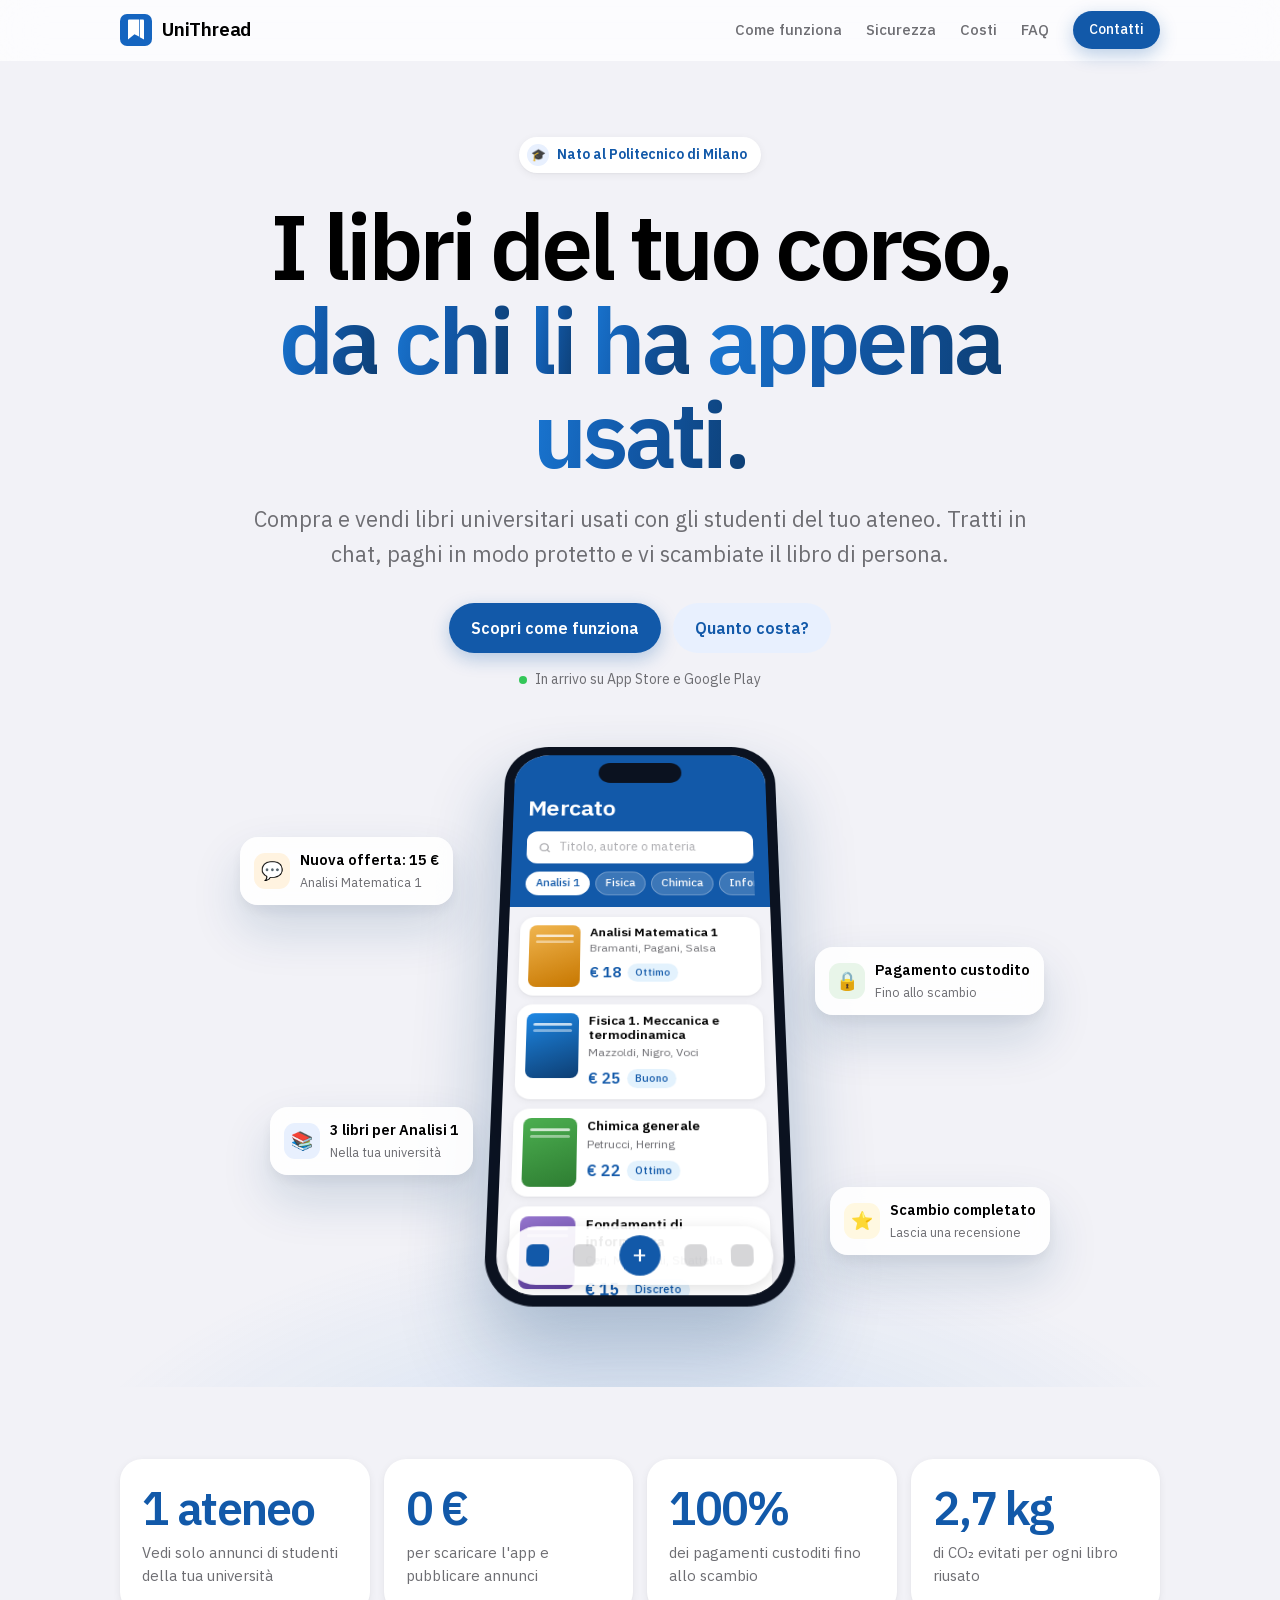
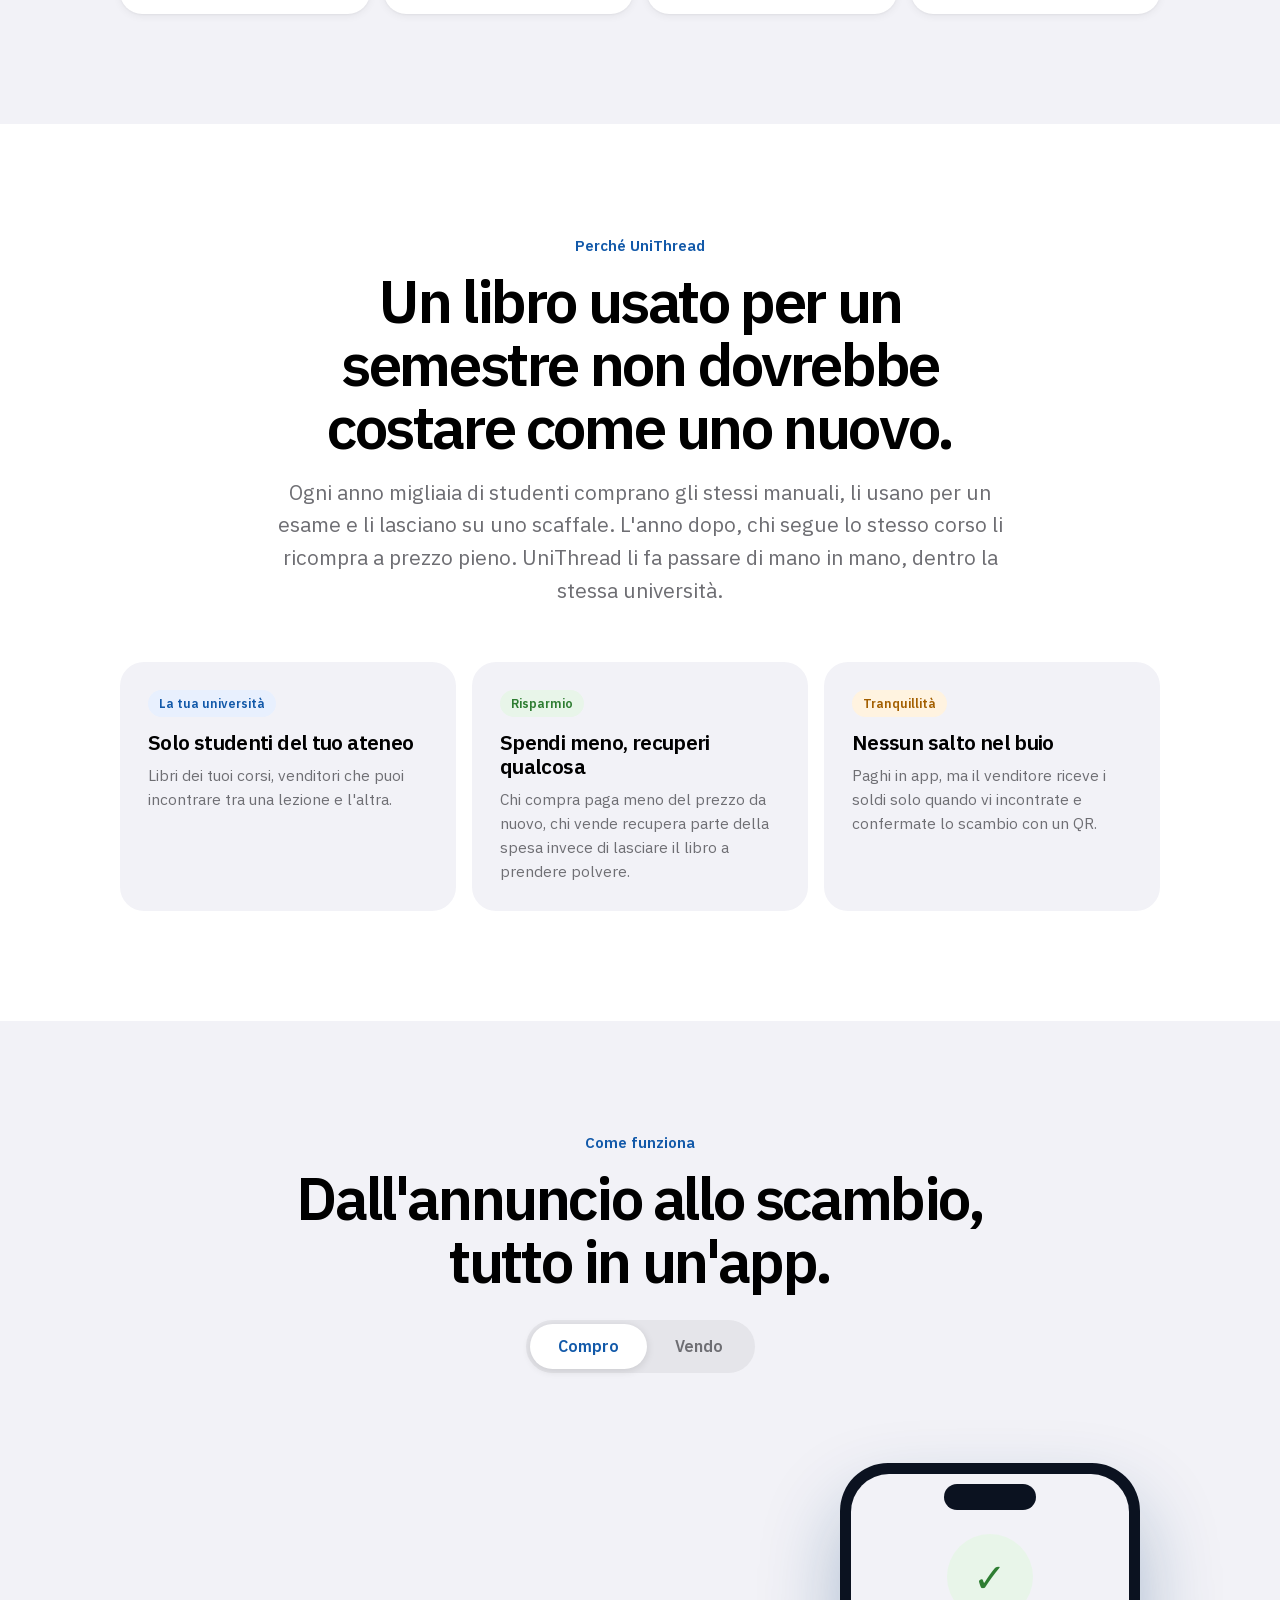
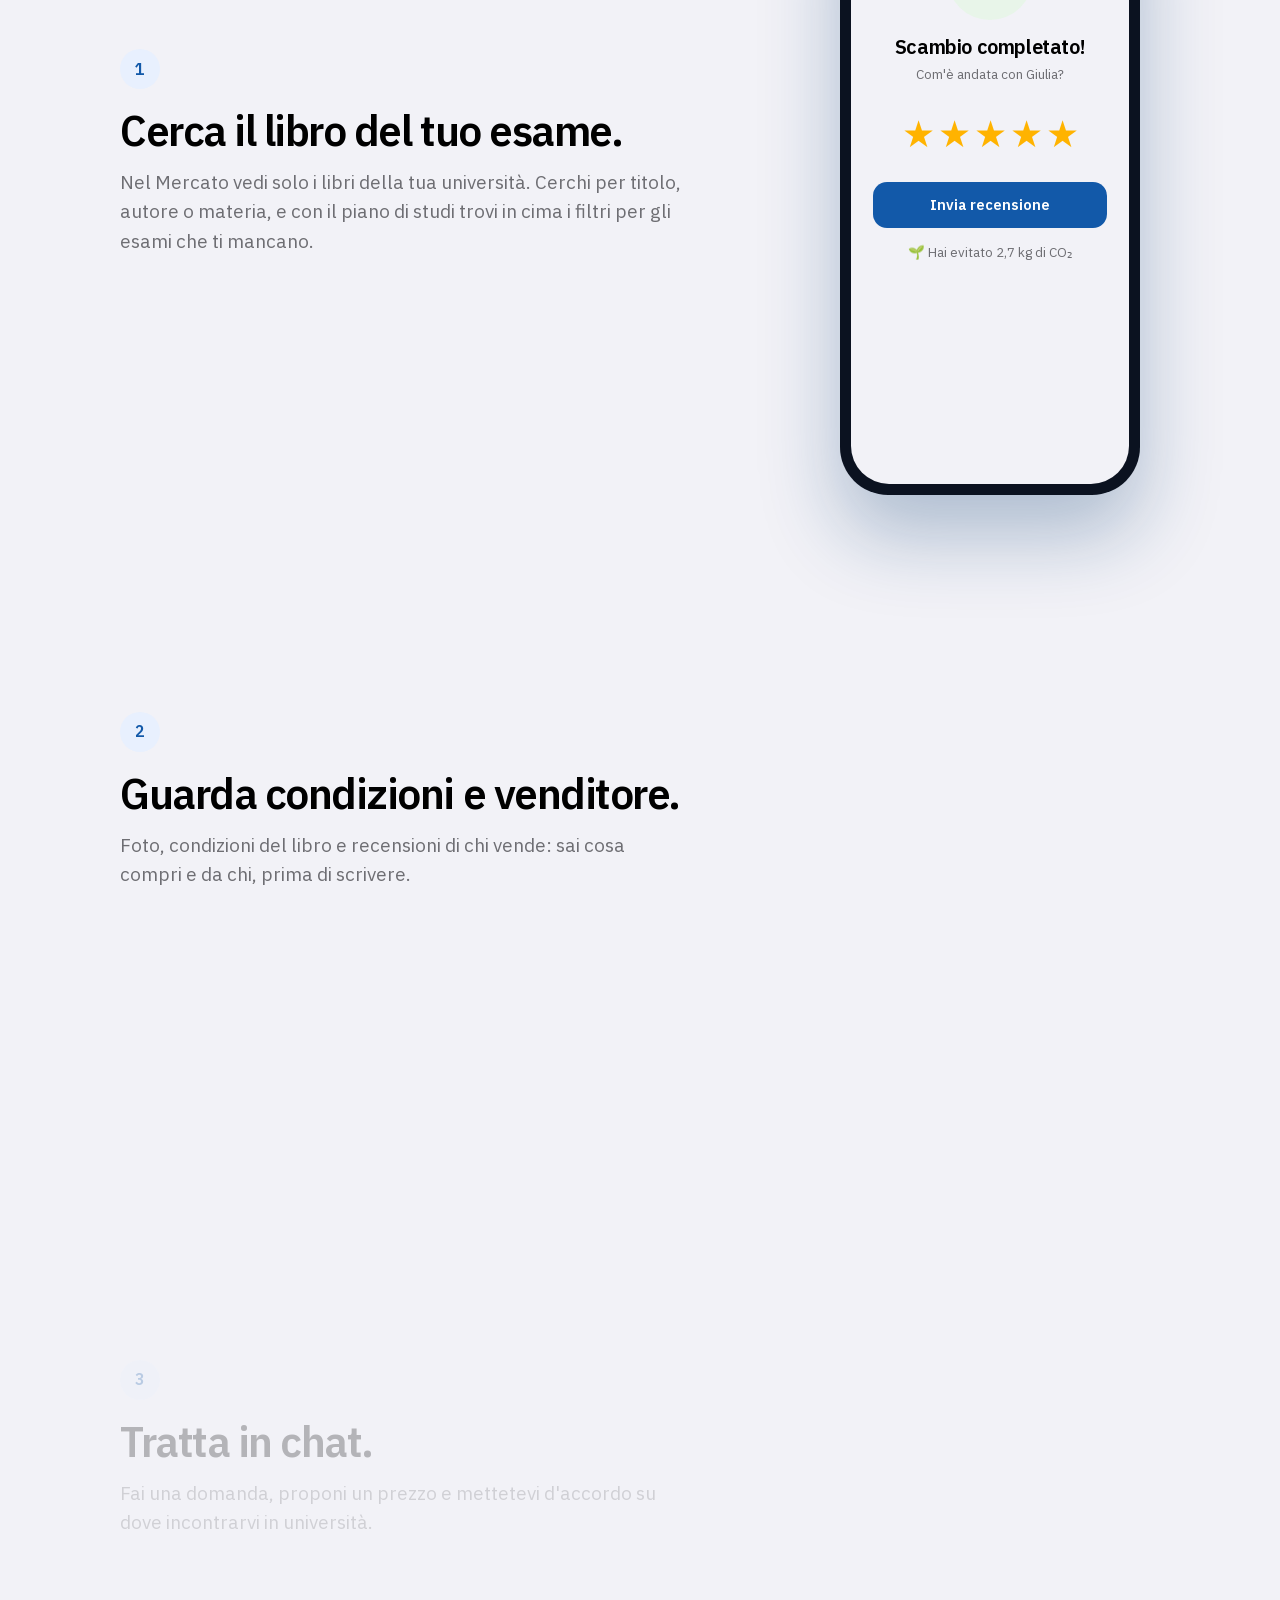
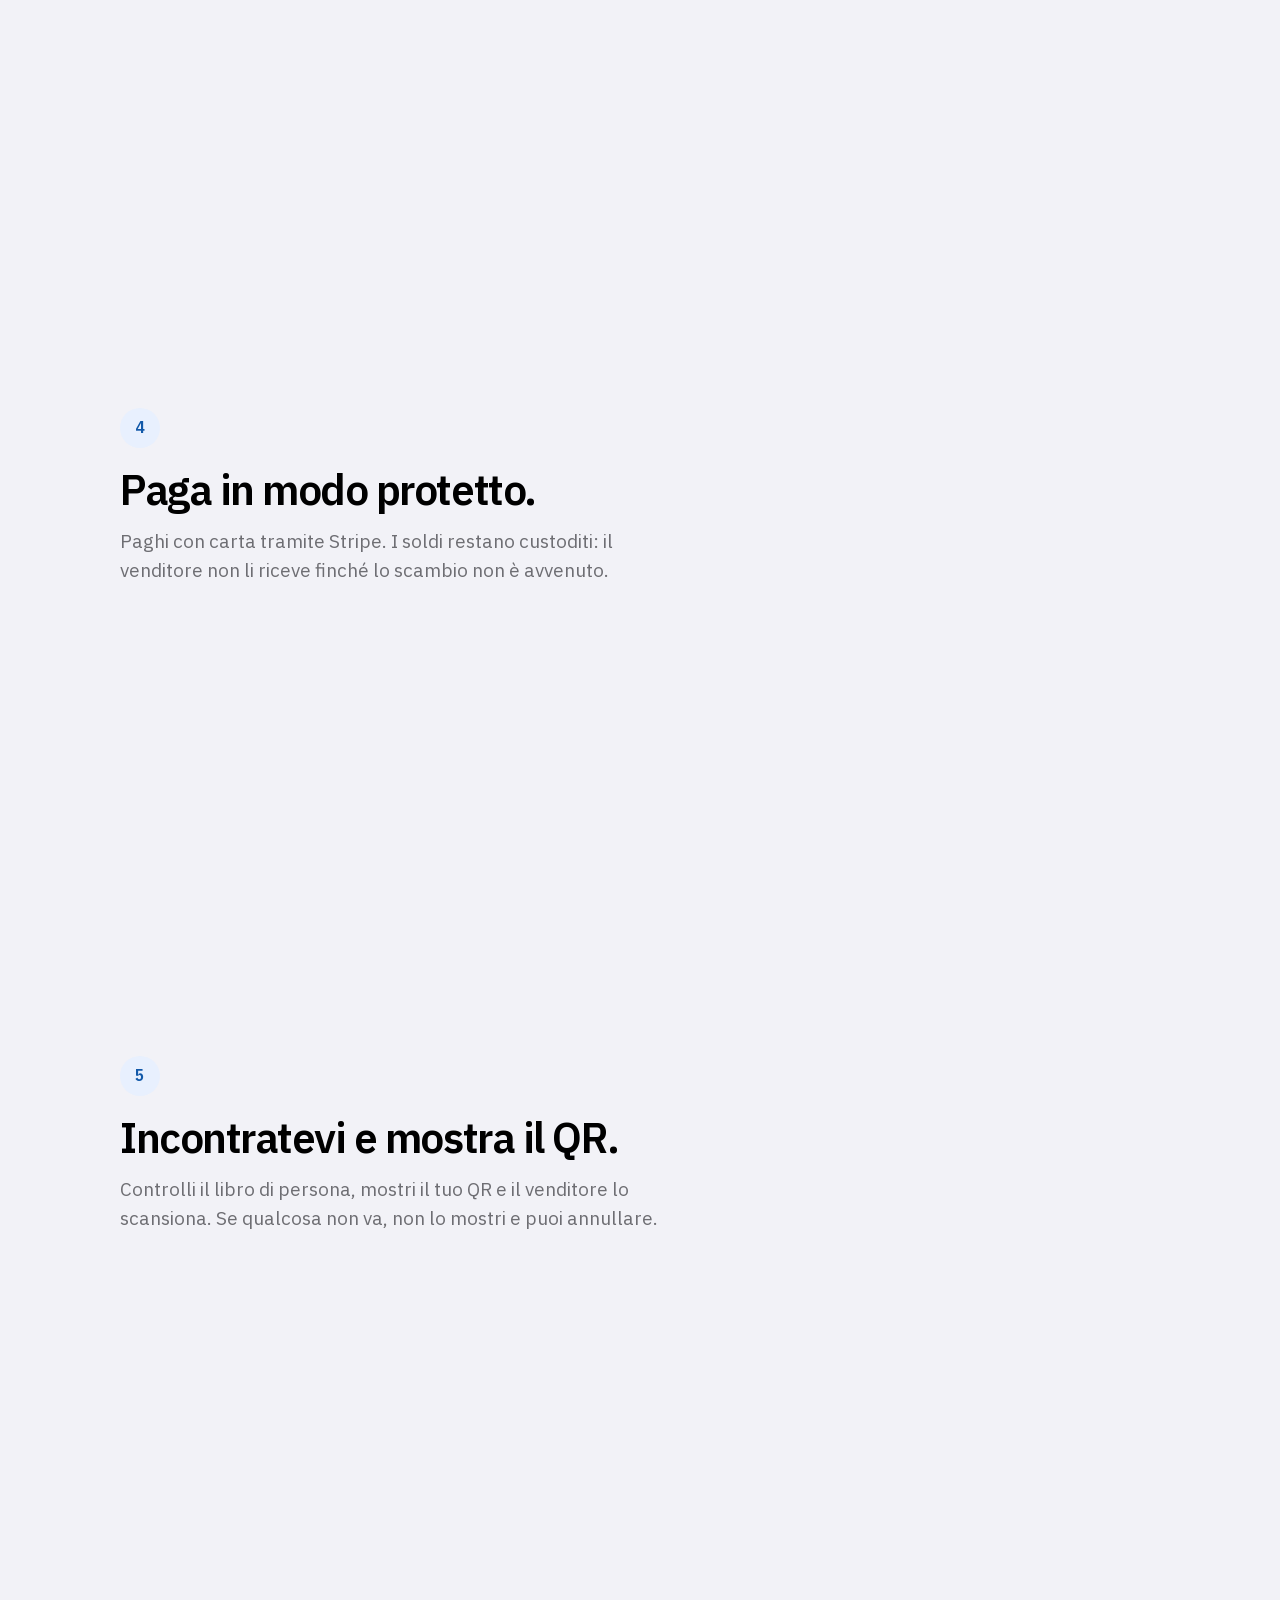
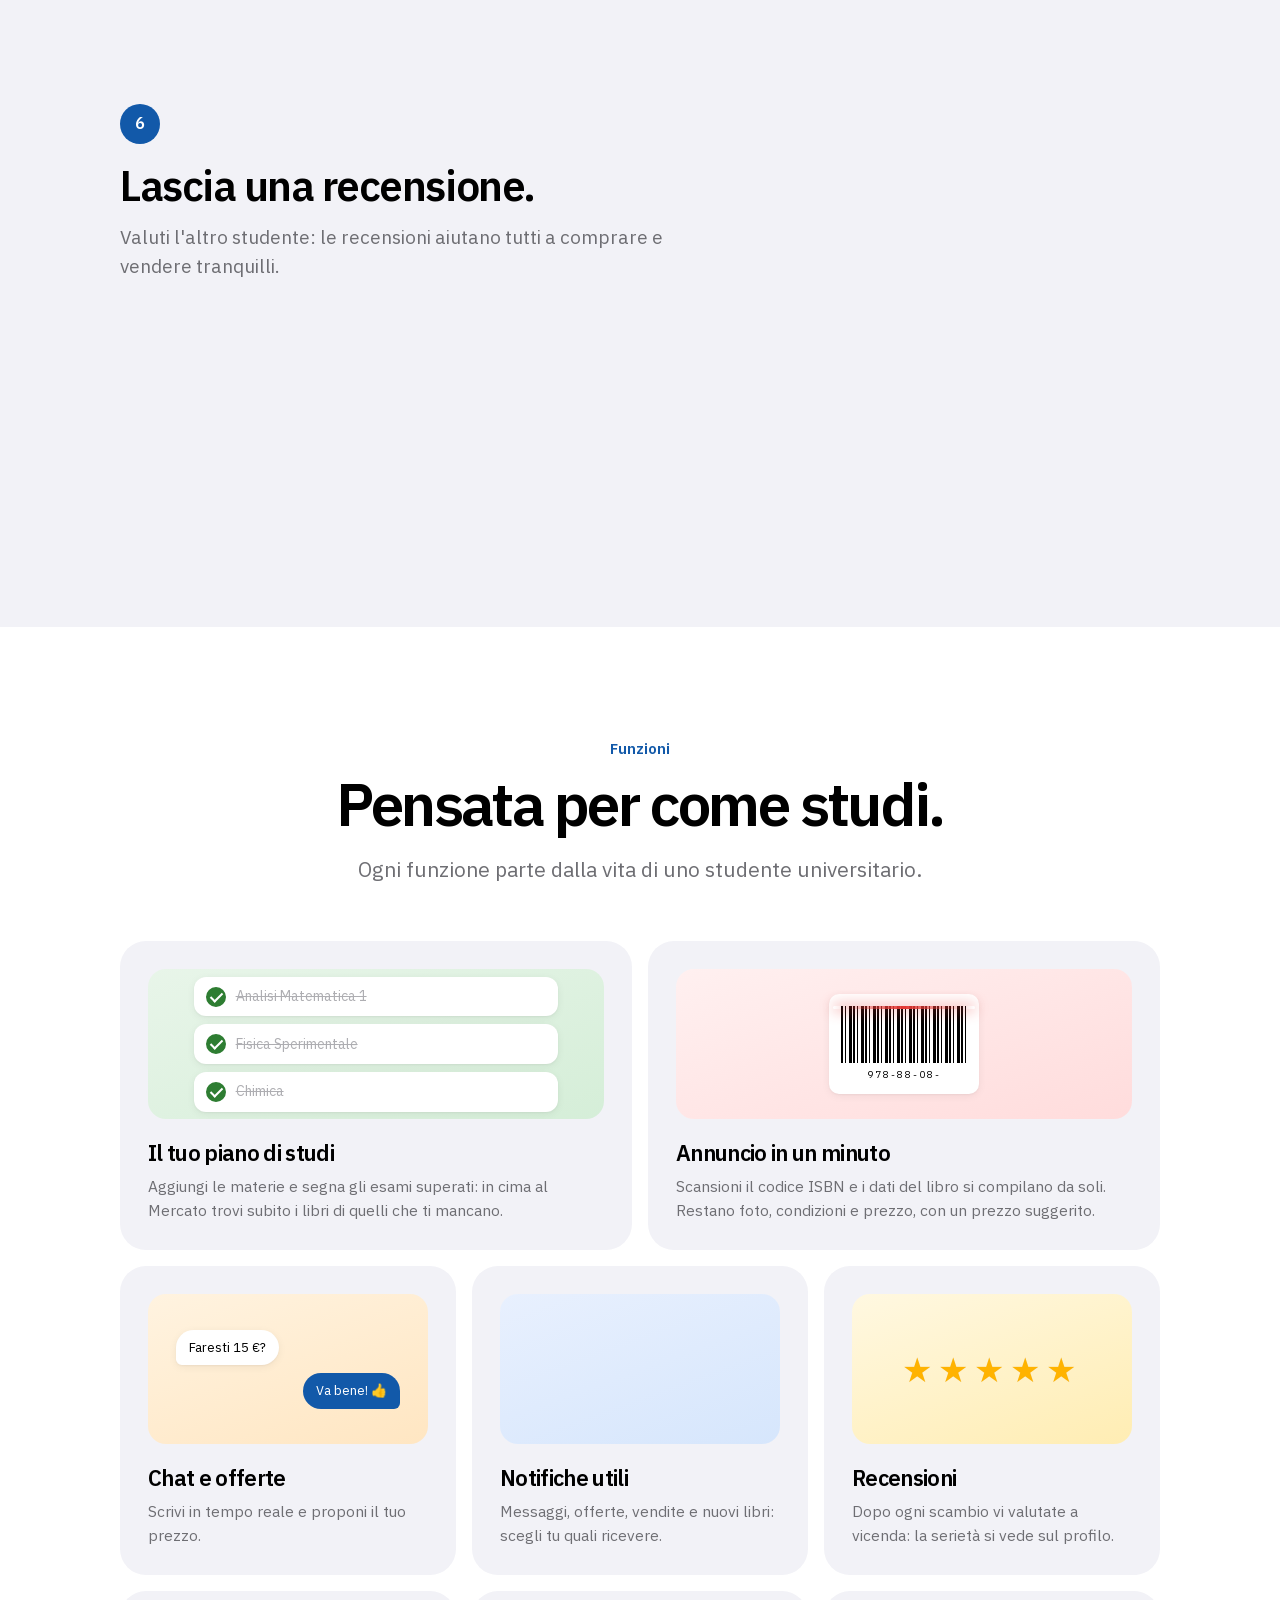
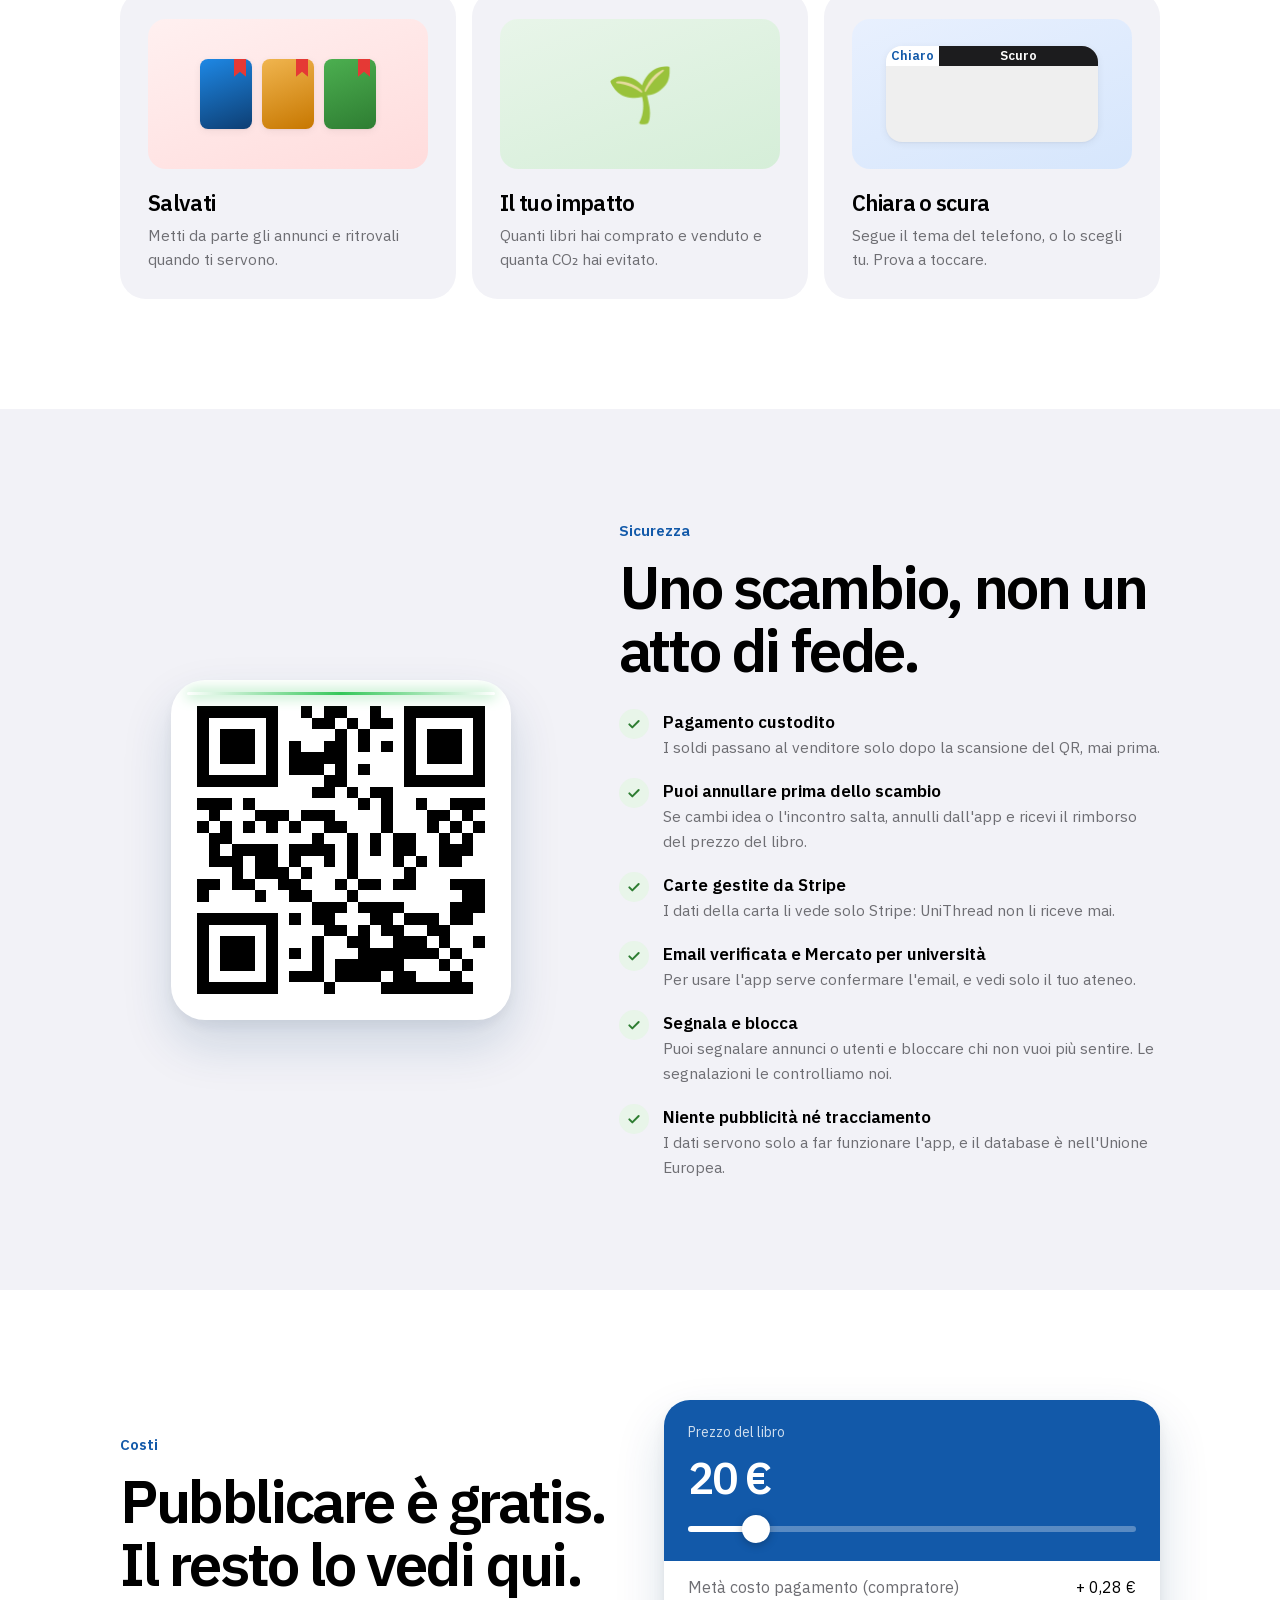
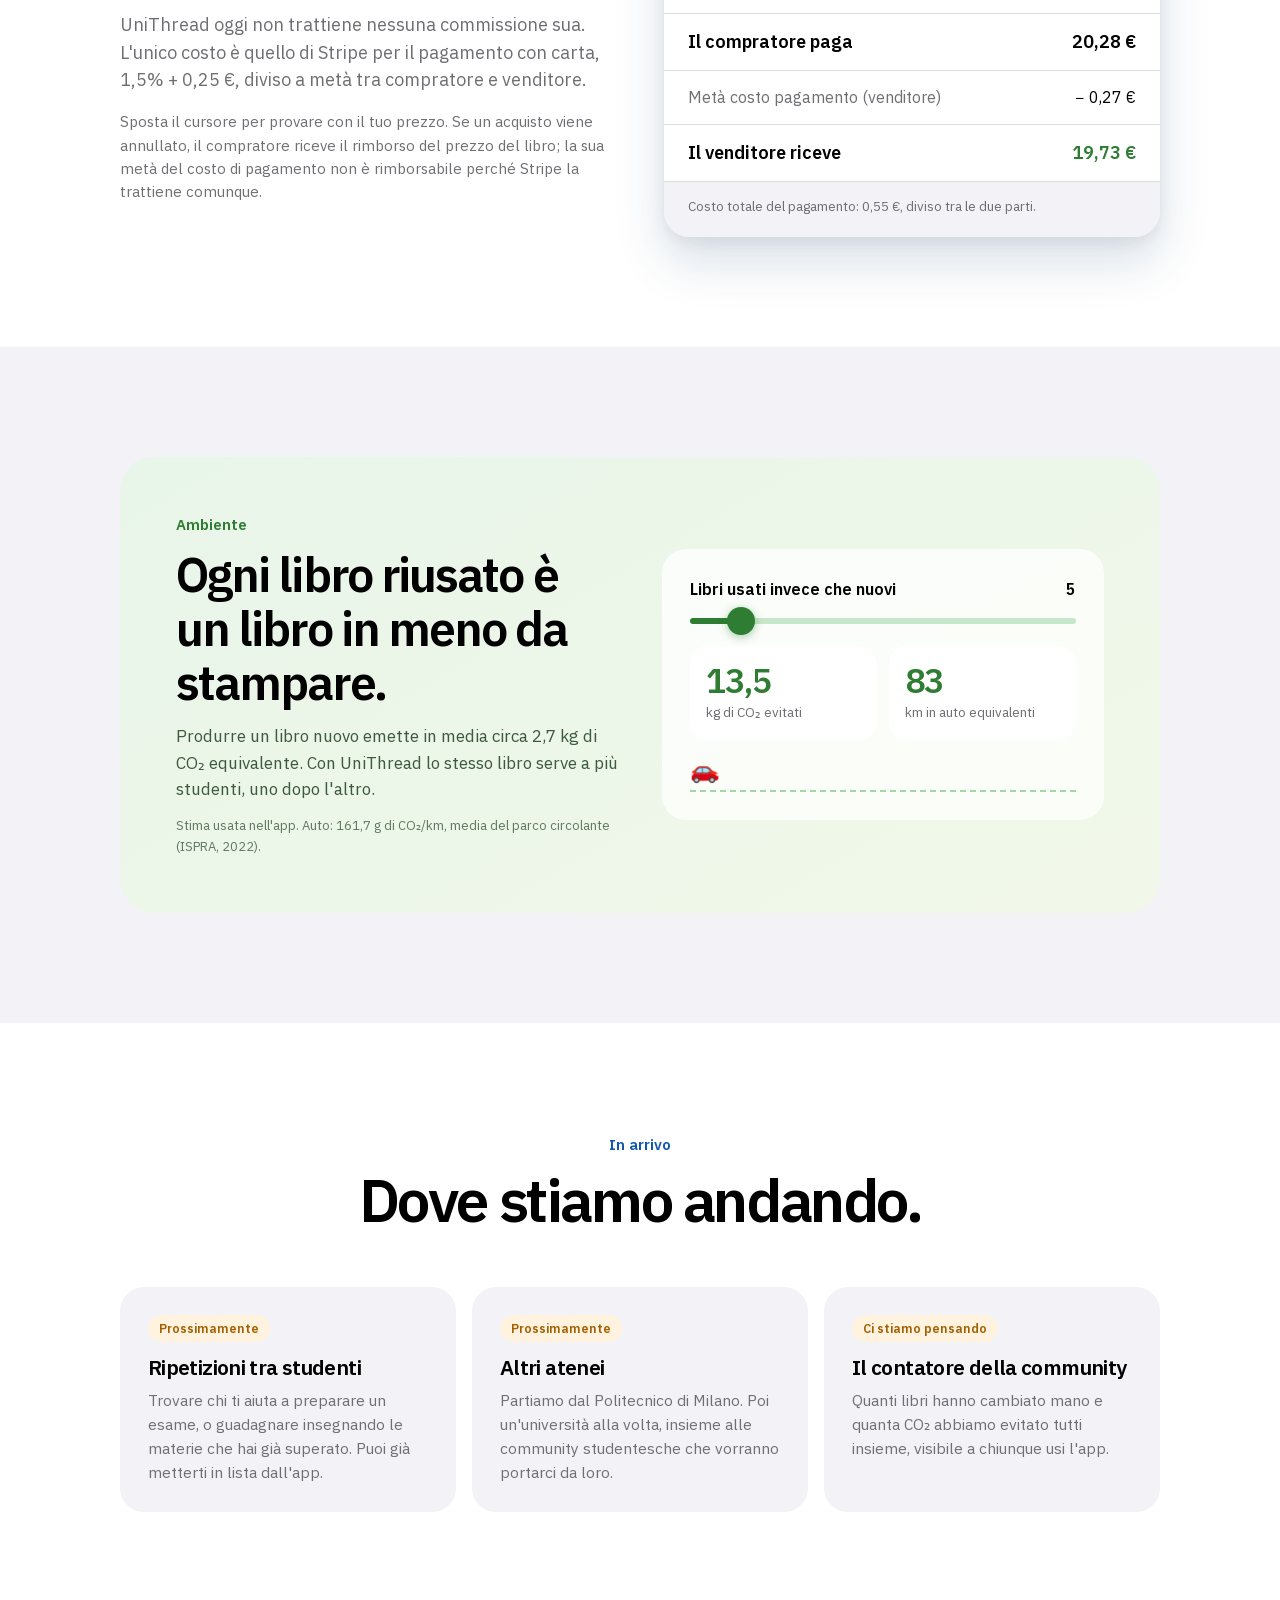
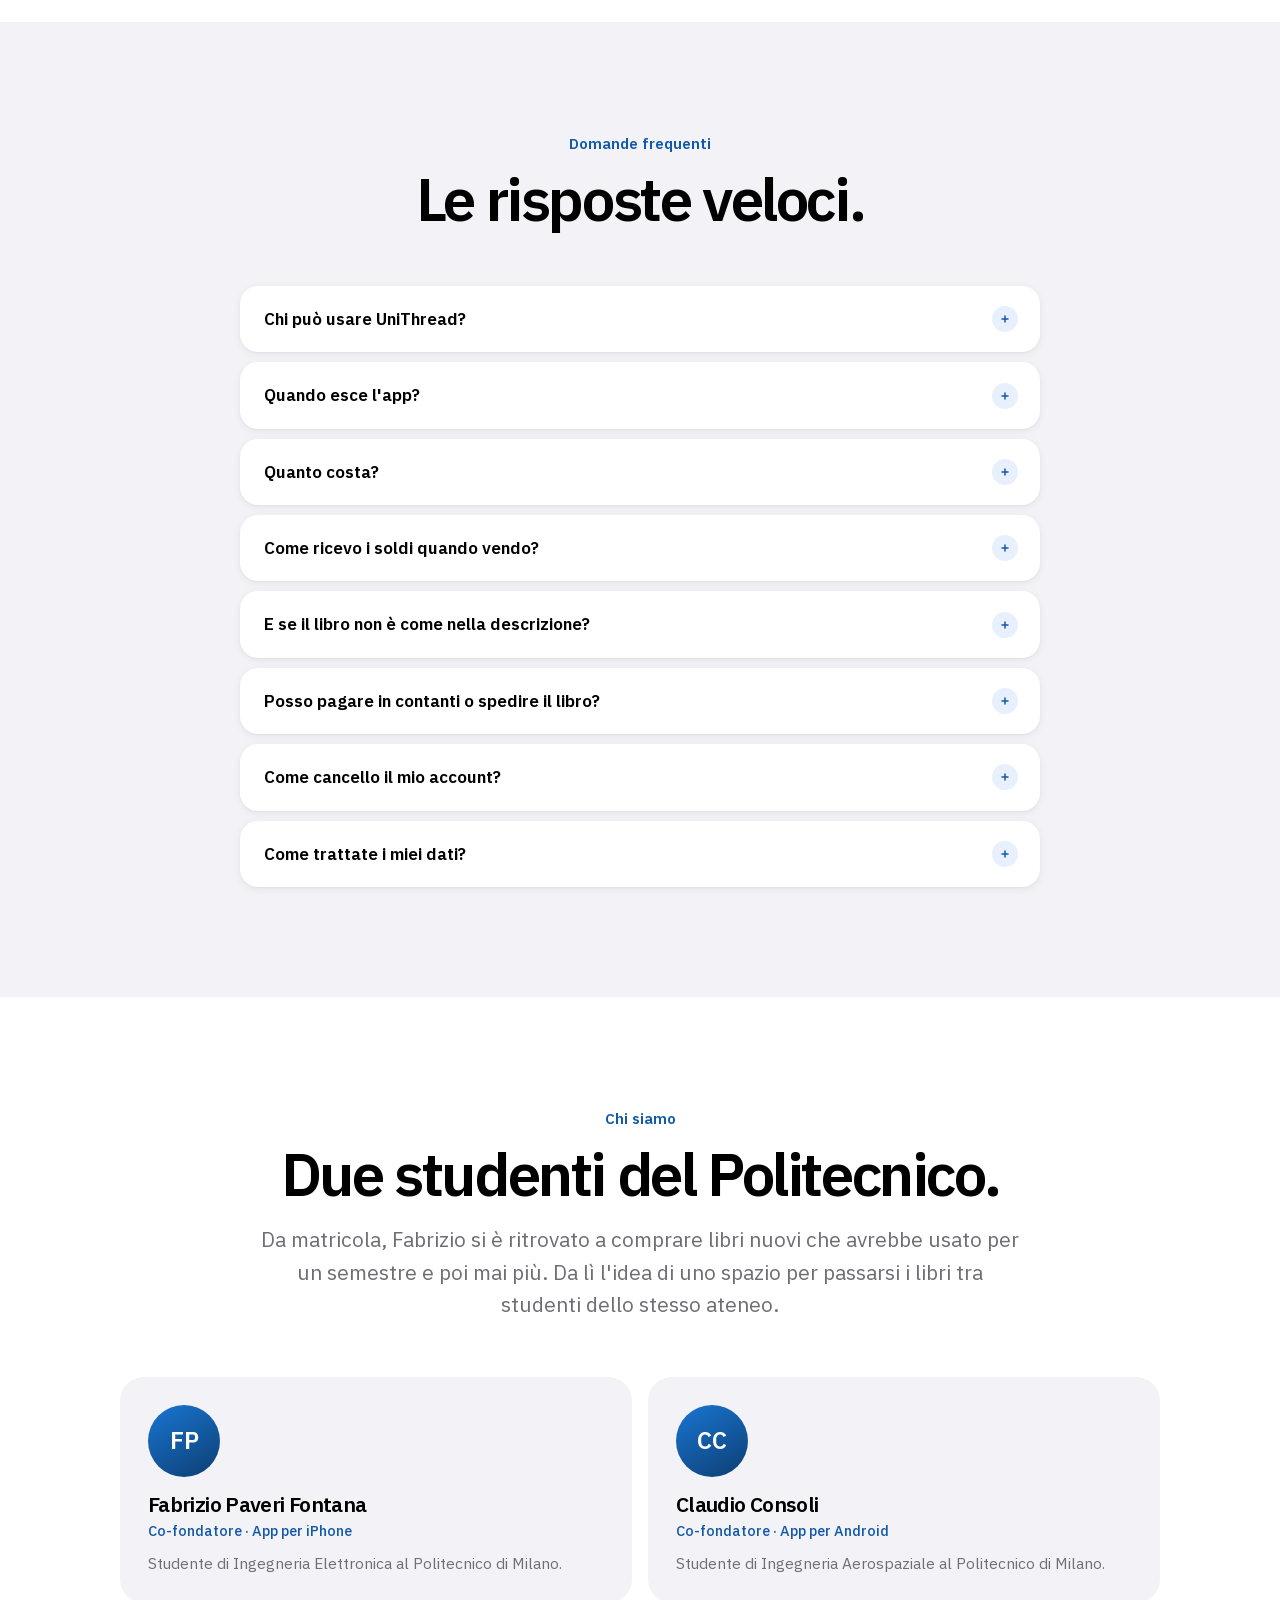
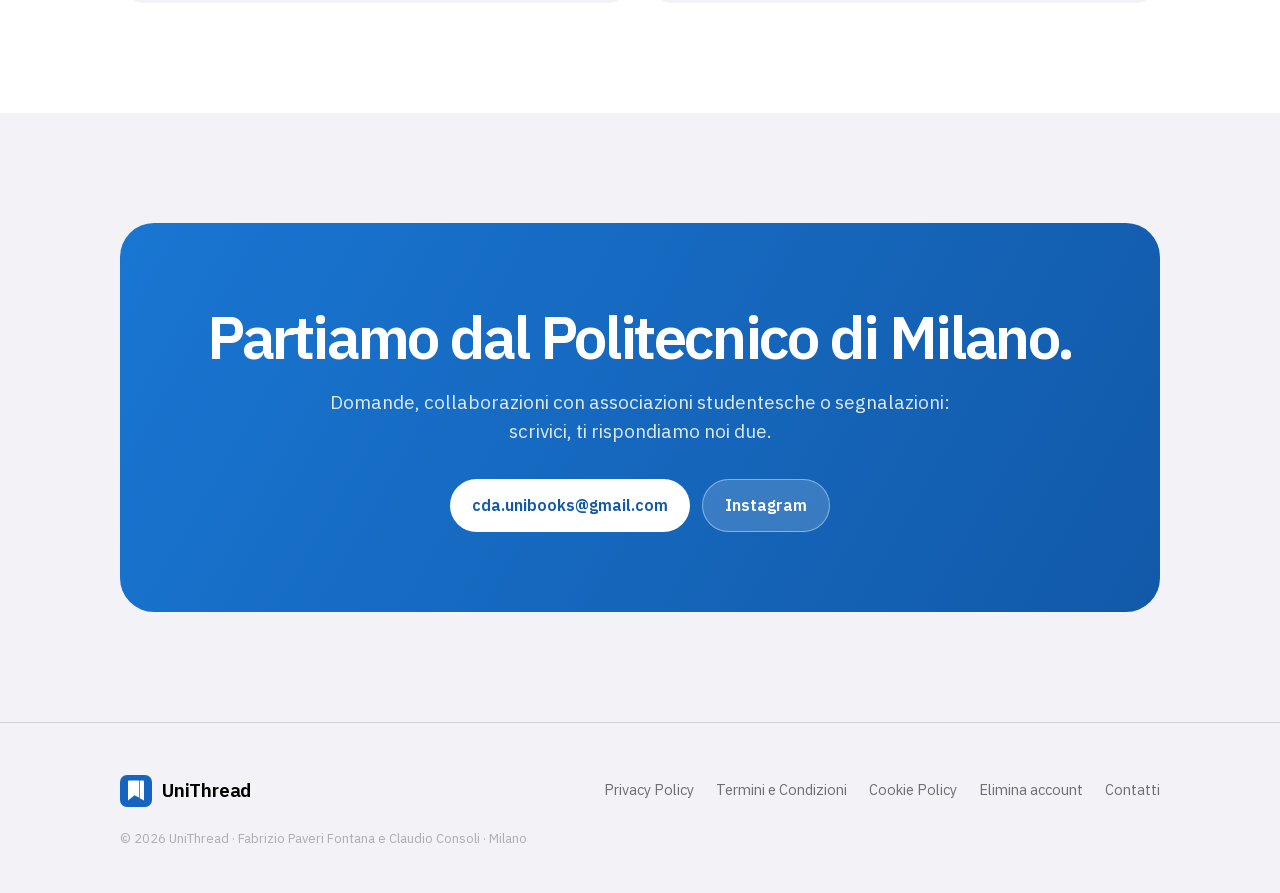
==== commit 03e8032f: "Sito completo in stile Apple con la grafica dell'app Home animata e interattiva: titolo che entra pa" ====
--- a/index.html
+++ b/index.html
@@ -6,243 +6,18 @@
 <title>UniThread — Il marketplace dei libri universitari</title>
 <meta name="description" content="UniThread è l'app dove gli studenti della stessa università comprano e vendono libri di corso usati: chat, offerte, pagamento protetto e scambio di persona con QR. Si parte dal Politecnico di Milano.">
 <meta name="theme-color" content="#1259A9">
-<meta name="color-scheme" content="light">
 <meta property="og:title" content="UniThread — Il marketplace dei libri universitari">
 <meta property="og:description" content="Compra e vendi libri di corso usati con gli studenti del tuo ateneo. Pagamento protetto, scambio di persona.">
 <meta property="og:type" content="website">
 <meta property="og:url" content="https://unithread.it/">
 <link rel="icon" href="data:image/svg+xml,%3Csvg xmlns='http://www.w3.org/2000/svg' viewBox='0 0 64 64'%3E%3Crect width='64' height='64' rx='14' fill='%231565C0'/%3E%3Cpath d='M16 13a2 2 0 0 1 2-2h20v34l-9-4.6L16 51z' fill='%23fff'/%3E%3Cpath d='M39.5 11H46a2 2 0 0 1 2 2v38l-8.5-4.4z' fill='%23fff'/%3E%3C/svg%3E">
 <link href="fonts/fonts.css" rel="stylesheet">
-<style>
-  /* Colori presi dal tema chiaro dell'app (themeContext.tsx). */
-  :root {
-    color-scheme: light;
-    --primary: #1259A9;
-    --primary-light: #1976D2;
-    --primary-deep: #0D3E73;
-    --tinta-blu: #E8F0FE;
-    --tinta-verde: #E8F5E9;
-    --tinta-arancio: #FFF3E0;
-    --tinta-rossa: #FFF0F0;
-    --verde: #2E7D32;
-    --arancio: #E8A33D;
-    --bg: #F2F2F7;
-    --surface: #FFFFFF;
-    --text: #000000;
-    --text-2: #6E6E73;
-    --text-3: #AEAEB2;
-    --divider: rgba(60,60,67,0.18);
-    --riempimento: #E5E5EA;
-    --radius-card: 18px;
-    --shadow: 0 2px 8px rgba(0,0,0,0.06), 0 1px 2px rgba(0,0,0,0.04);
-    --shadow-lg: 0 18px 40px rgba(13,62,115,0.18), 0 4px 12px rgba(0,0,0,0.06);
-  }
-
-  * { box-sizing: border-box; }
-  html { scroll-behavior: smooth; scroll-padding-top: 72px; }
-  body {
-    margin: 0;
-    background: var(--bg);
-    color: var(--text);
-    font-family: "IBM Plex Sans", -apple-system, BlinkMacSystemFont, "SF Pro Text", "Segoe UI", sans-serif;
-    font-size: 16px;
-    line-height: 1.55;
-    -webkit-font-smoothing: antialiased;
-    padding-bottom: env(safe-area-inset-bottom, 0px);
-  }
-  h1, h2, h3 { margin: 0; font-weight: 600; letter-spacing: -0.015em; line-height: 1.15; }
-  p { margin: 0; }
-  a { color: var(--primary); text-decoration: none; }
-  a:hover { text-decoration: underline; }
-  .wrap { max-width: 1080px; margin: 0 auto; padding: 0 20px; }
-
-  /* Barra in alto: vetro chiaro come la tab bar dell'app */
-  .nav {
-    position: sticky; top: 0; z-index: 10;
-    background: rgba(255,255,255,0.86);
-    -webkit-backdrop-filter: saturate(180%) blur(18px);
-    backdrop-filter: saturate(180%) blur(18px);
-    border-bottom: 1px solid var(--divider);
-    padding-top: env(safe-area-inset-top, 0px);
-  }
-  .nav .wrap { display: flex; align-items: center; justify-content: space-between; height: 60px; gap: 16px; }
-  .brand { display: flex; align-items: center; gap: 10px; color: var(--text); font-weight: 600; font-size: 19px; }
-  .brand:hover { text-decoration: none; }
-  .brand svg { width: 32px; height: 32px; flex: none; }
-  .nav-links { display: flex; gap: 22px; font-size: 15px; }
-  .nav-links a { color: var(--text-2); font-weight: 500; white-space: nowrap; }
-  .nav-links a:hover { color: var(--primary); text-decoration: none; }
-  @media (max-width: 760px) { .nav-links .opz { display: none; } }
-  @media (max-width: 480px) { .nav-links { gap: 16px; font-size: 14.5px; } .nav-links .opz2 { display: none; } }
-
-  /* Pulsanti a pillola */
-  .btn {
-    display: inline-flex; align-items: center; justify-content: center; gap: 8px;
-    padding: 13px 22px; border-radius: 999px; font-weight: 600; font-size: 16px;
-    border: none; cursor: pointer; transition: transform .15s ease, background .15s ease;
-  }
-  .btn:hover { text-decoration: none; transform: translateY(-1px); }
-  .btn:active { transform: scale(0.97); }
-  .btn-bianco { background: #fff; color: var(--primary); }
-  .btn-vetro { background: rgba(255,255,255,0.16); color: #fff; border: 1px solid rgba(255,255,255,0.35); }
-  .btn-blu { background: var(--primary); color: #fff; }
-
-  /* Hero blu, come l'intestazione del Mercato */
-  .hero {
-    background: radial-gradient(1200px 500px at 85% -10%, #2C7BD6 0%, transparent 60%), linear-gradient(160deg, #1565C0 0%, #1259A9 45%, #0D3E73 100%);
-    color: #fff;
-    overflow: hidden;
-  }
-  .hero .wrap { display: grid; grid-template-columns: 1.1fr 0.9fr; gap: 48px; align-items: center; padding-top: 72px; padding-bottom: 80px; }
-  .pill-bianca { display: inline-block; background: #fff; color: var(--primary); font-weight: 600; font-size: 14px; padding: 6px 14px; border-radius: 999px; }
-  .hero h1 { font-size: clamp(36px, 5.4vw, 58px); margin: 20px 0 18px; }
-  .hero .lede { font-size: 19px; color: rgba(255,255,255,0.86); max-width: 34em; }
-  .hero-actions { display: flex; flex-wrap: wrap; gap: 12px; margin-top: 30px; }
-  .store-note { margin-top: 18px; font-size: 14px; color: rgba(255,255,255,0.7); }
-  @media (max-width: 860px) {
-    .hero .wrap { grid-template-columns: 1fr; padding-top: 48px; padding-bottom: 76px; gap: 40px; }
-  }
-
-  /* Telefono finto con il Mercato */
-  .phone {
-    width: 300px; max-width: 100%; margin: 0 auto;
-    background: #0B1220; border-radius: 46px; padding: 11px;
-    box-shadow: 0 30px 60px rgba(0,0,0,0.35);
-  }
-  .screen { background: var(--bg); border-radius: 36px; overflow: hidden; height: 600px; position: relative; color: var(--text); }
-  .scr-head { background: var(--primary); color: #fff; padding: 40px 16px 14px; }
-  .scr-head .t { font-size: 26px; font-weight: 600; margin-bottom: 10px; }
-  .scr-search { background: #fff; border-radius: 12px; padding: 9px 12px; font-size: 14px; color: var(--text-3); display: flex; gap: 8px; align-items: center; }
-  .scr-chips { display: flex; gap: 6px; margin-top: 10px; overflow: hidden; }
-  .scr-chips span { background: rgba(255,255,255,0.18); border: 1px solid rgba(255,255,255,0.3); border-radius: 999px; padding: 4px 10px; font-size: 12px; white-space: nowrap; font-weight: 500; }
-  .scr-list { padding: 12px; display: grid; gap: 10px; }
-  .book { background: #fff; border-radius: 16px; padding: 10px; display: flex; gap: 10px; box-shadow: var(--shadow); }
-  .cover { width: 54px; height: 72px; border-radius: 8px; flex: none; position: relative; }
-  .cover::after { content: ""; position: absolute; left: 6px; right: 6px; top: 10px; height: 3px; background: rgba(255,255,255,0.7); border-radius: 2px; box-shadow: 0 7px 0 rgba(255,255,255,0.45); }
-  .book .bt { font-size: 13.5px; font-weight: 600; line-height: 1.25; }
-  .book .ba { font-size: 12px; color: var(--text-2); margin: 2px 0 6px; }
-  .book .row { display: flex; align-items: center; gap: 6px; }
-  .book .pr { font-size: 16px; font-weight: 700; color: var(--primary); }
-  .badge { background: #E3F2FD; color: var(--primary); border-radius: 20px; padding: 2px 8px; font-size: 11px; font-weight: 500; }
-  .scr-tab {
-    position: absolute; left: 10px; right: 10px; bottom: 10px; height: 58px;
-    background: rgba(255,255,255,0.92); border-radius: 29px; box-shadow: 0 4px 16px rgba(0,0,0,0.12);
-    display: flex; align-items: center; justify-content: space-around; padding: 0 8px;
-  }
-  .scr-tab i { width: 22px; height: 22px; border-radius: 6px; background: var(--text-3); display: block; opacity: .55; }
-  .scr-tab i.on { background: var(--primary); opacity: 1; }
-  .scr-tab b { width: 40px; height: 40px; border-radius: 50%; background: var(--primary); color: #fff; display: grid; place-items: center; font-size: 24px; font-weight: 400; }
-
-  /* Sezioni */
-  section { padding: 84px 0; }
-  .sec-head { max-width: 680px; margin-bottom: 40px; }
-  .kicker { color: var(--primary); font-weight: 600; font-size: 14px; letter-spacing: 0.06em; text-transform: uppercase; margin-bottom: 10px; }
-  .sec-head h2 { font-size: clamp(28px, 3.6vw, 40px); }
-  .sec-head p { color: var(--text-2); font-size: 18px; margin-top: 14px; }
-  .bianca { background: var(--surface); }
-  @media (max-width: 640px) { section { padding: 60px 0; } }
-
-  .card { background: var(--surface); border-radius: var(--radius-card); padding: 24px; box-shadow: var(--shadow); }
-  .bianca .card { background: var(--bg); box-shadow: none; }
-  .card h3 { font-size: 19px; margin-bottom: 8px; }
-  .card p { color: var(--text-2); font-size: 15.5px; }
-  .icona { width: 46px; height: 46px; border-radius: 13px; display: grid; place-items: center; margin-bottom: 16px; }
-  .icona svg { width: 24px; height: 24px; }
-  .i-blu { background: var(--tinta-blu); color: var(--primary); }
-  .i-verde { background: var(--tinta-verde); color: var(--verde); }
-  .i-arancio { background: var(--tinta-arancio); color: #C77700; }
-  .i-rossa { background: var(--tinta-rossa); color: #C62828; }
-
-  /* Numeri chiave */
-  .numeri { display: grid; grid-template-columns: repeat(4, 1fr); gap: 14px; margin-top: -44px; position: relative; }
-  .numero { background: var(--surface); border-radius: var(--radius-card); padding: 20px; box-shadow: var(--shadow-lg); }
-  .numero .n { font-size: 28px; font-weight: 600; color: var(--primary); letter-spacing: -0.02em; }
-  .numero .d { color: var(--text-2); font-size: 14.5px; margin-top: 2px; }
-  @media (max-width: 860px) { .numeri { grid-template-columns: repeat(2, 1fr); } }
-
-  /* Come funziona: due colonne compra / vendi */
-  .flussi { display: grid; grid-template-columns: 1fr 1fr; gap: 20px; }
-  .flusso h3 { font-size: 22px; display: flex; align-items: center; gap: 10px; margin-bottom: 18px; }
-  .tag { font-size: 13px; font-weight: 600; padding: 4px 10px; border-radius: 999px; }
-  .passi { list-style: none; margin: 0; padding: 0; display: grid; gap: 16px; }
-  .passi li { display: grid; grid-template-columns: 34px 1fr; gap: 14px; }
-  .passi .num { width: 34px; height: 34px; border-radius: 50%; background: var(--primary); color: #fff; font-weight: 600; display: grid; place-items: center; font-size: 15px; }
-  .passi b { display: block; font-size: 16.5px; }
-  .passi span { color: var(--text-2); font-size: 15px; }
-  @media (max-width: 860px) { .flussi { grid-template-columns: 1fr; } }
-
-  .griglia { display: grid; grid-template-columns: repeat(3, 1fr); gap: 16px; }
-  @media (max-width: 900px) { .griglia { grid-template-columns: repeat(2, 1fr); } }
-  @media (max-width: 600px) { .griglia { grid-template-columns: 1fr; } }
-
-  /* Sicurezza: elenco con spunte */
-  .split { display: grid; grid-template-columns: 1fr 1fr; gap: 40px; align-items: start; }
-  @media (max-width: 860px) { .split { grid-template-columns: 1fr; gap: 28px; } }
-  .spunte { list-style: none; margin: 0; padding: 0; display: grid; gap: 14px; }
-  .spunte li { display: grid; grid-template-columns: 26px 1fr; gap: 12px; }
-  .spunte li::before { content: ""; width: 26px; height: 26px; border-radius: 50%; background: var(--tinta-verde) url("data:image/svg+xml,%3Csvg xmlns='http://www.w3.org/2000/svg' viewBox='0 0 24 24' fill='none' stroke='%232E7D32' stroke-width='3' stroke-linecap='round' stroke-linejoin='round'%3E%3Cpath d='M5 12.5l4.5 4.5L19 7.5'/%3E%3C/svg%3E") center/15px no-repeat; }
-  .spunte b { display: block; }
-  .spunte span { color: var(--text-2); font-size: 15px; }
-
-  /* Ricevuta d'esempio sui costi */
-  .ricevuta { background: var(--surface); border-radius: var(--radius-card); box-shadow: var(--shadow-lg); overflow: hidden; }
-  .ricevuta .top { background: var(--primary); color: #fff; padding: 18px 22px; }
-  .ricevuta .top small { opacity: .75; display: block; font-size: 13px; }
-  .ricevuta .top strong { font-size: 18px; font-weight: 600; }
-  .riga { display: flex; justify-content: space-between; gap: 12px; padding: 13px 22px; border-bottom: 1px solid var(--divider); font-size: 15.5px; }
-  .riga span:first-child { color: var(--text-2); }
-  .riga.tot { font-weight: 600; font-size: 17px; border-bottom: none; }
-  .riga.tot span:first-child { color: var(--text); }
-  .riga.verde span:last-child { color: var(--verde); font-weight: 600; }
-  .ricevuta .nota { padding: 14px 22px 18px; font-size: 13.5px; color: var(--text-2); background: var(--bg); }
-
-  /* CO2 */
-  .co2 { background: linear-gradient(150deg, #E8F5E9 0%, #F1F8E9 100%); border-radius: 28px; padding: 44px; display: grid; grid-template-columns: auto 1fr; gap: 36px; align-items: center; }
-  .co2 .grande { font-size: clamp(54px, 8vw, 84px); font-weight: 600; color: var(--verde); letter-spacing: -0.03em; line-height: 1; }
-  .co2 .grande small { font-size: 0.35em; font-weight: 500; letter-spacing: 0; }
-  .co2 h2 { font-size: clamp(24px, 3vw, 32px); margin-bottom: 10px; }
-  .co2 p { color: #3D5A40; }
-  .co2 .fonte { font-size: 13px; margin-top: 12px; opacity: .8; }
-  @media (max-width: 760px) { .co2 { grid-template-columns: 1fr; padding: 30px 24px; gap: 18px; } }
-
-  /* Prossimamente */
-  .presto { display: inline-block; background: var(--tinta-arancio); color: #A35F00; font-size: 12.5px; font-weight: 600; padding: 3px 10px; border-radius: 999px; margin-bottom: 12px; }
-
-  /* FAQ */
-  .faq { max-width: 780px; display: grid; gap: 10px; }
-  details { background: var(--surface); border-radius: 16px; box-shadow: var(--shadow); }
-  .bianca details { background: var(--bg); box-shadow: none; }
-  summary { list-style: none; cursor: pointer; padding: 18px 54px 18px 22px; font-weight: 600; font-size: 16.5px; position: relative; }
-  summary::-webkit-details-marker { display: none; }
-  summary::after { content: "+"; position: absolute; right: 22px; top: 50%; transform: translateY(-50%); font-size: 24px; font-weight: 400; color: var(--primary); transition: transform .2s; }
-  details[open] summary::after { transform: translateY(-50%) rotate(45deg); }
-  details p { padding: 0 22px 20px; color: var(--text-2); font-size: 15.5px; }
-
-  /* Team */
-  .team { display: grid; grid-template-columns: 1fr 1fr; gap: 16px; }
-  .avatar { width: 64px; height: 64px; border-radius: 50%; background: var(--tinta-blu); color: var(--primary); display: grid; place-items: center; font-weight: 600; font-size: 22px; margin-bottom: 14px; }
-  .ruolo { color: var(--primary); font-size: 14px; font-weight: 500; margin-bottom: 10px; }
-  @media (max-width: 700px) { .team { grid-template-columns: 1fr; } }
-  .storia { margin-top: 16px; display: grid; grid-template-columns: 1fr 1fr; gap: 16px; }
-  @media (max-width: 700px) { .storia { grid-template-columns: 1fr; } }
-
-  /* Chiusura e footer */
-  .chiusura { background: linear-gradient(160deg, #1565C0 0%, #1259A9 50%, #0D3E73 100%); color: #fff; border-radius: 28px; padding: 56px 40px; text-align: center; }
-  .chiusura h2 { font-size: clamp(28px, 4vw, 40px); }
-  .chiusura p { color: rgba(255,255,255,0.85); font-size: 18px; max-width: 36em; margin: 14px auto 28px; }
-  .chiusura .hero-actions { justify-content: center; margin-top: 0; }
-  @media (max-width: 600px) { .chiusura { padding: 40px 22px; } }
-
-  footer { padding: 48px 0 40px; color: var(--text-2); font-size: 14.5px; }
-  .foot { display: flex; flex-wrap: wrap; justify-content: space-between; gap: 24px; }
-  .foot nav { display: flex; flex-wrap: wrap; gap: 8px 22px; }
-  .foot nav a { color: var(--text-2); }
-  .foot nav a:hover { color: var(--primary); }
-  .copy { margin-top: 22px; font-size: 13px; color: var(--text-3); }
-</style>
+<link href="stile/sito.css" rel="stylesheet">
+<link href="stile/home.css" rel="stylesheet">
 </head>
 <body>
 
+<div class="progresso" aria-hidden="true"></div>
 <header class="nav">
   <div class="wrap">
     <a class="brand" href="#top" aria-label="UniThread, torna in cima">
@@ -254,385 +29,413 @@
       <a class="opz" href="#sicurezza">Sicurezza</a>
       <a class="opz" href="#costi">Costi</a>
       <a href="#faq">FAQ</a>
-      <a href="#contatti">Contatti</a>
+      <a class="btn btn-blu" href="#contatti">Contatti</a>
     </nav>
   </div>
 </header>
 
+<!-- ============ HERO ============ -->
 <div class="hero" id="top">
   <div class="wrap">
-    <div>
-      <span class="pill-bianca">Nato al Politecnico di Milano</span>
-      <h1>I libri del tuo corso, da chi li ha appena usati.</h1>
-      <p class="lede">
-        UniThread è l'app dove gli studenti della stessa università comprano e vendono i libri di corso usati.
-        Cerchi per materia, tratti in chat, paghi in modo protetto e vi scambiate il libro di persona, in università.
-      </p>
-      <div class="hero-actions">
-        <a class="btn btn-bianco" href="#come-funziona">Scopri come funziona</a>
-        <a class="btn btn-vetro" href="#contatti">Scrivici</a>
-      </div>
-      <p class="store-note">In arrivo su App Store e Google Play.</p>
-    </div>
-
-    <div class="phone" aria-hidden="true">
-      <div class="screen">
-        <div class="scr-head">
-          <div class="t">Mercato</div>
-          <div class="scr-search">
-            <svg width="15" height="15" viewBox="0 0 24 24" fill="none" stroke="#AEAEB2" stroke-width="2.5" stroke-linecap="round"><circle cx="11" cy="11" r="7"/><path d="M20 20l-4-4"/></svg>
-            Titolo, autore o materia
+    <span class="pill entra"><i>🎓</i> Nato al Politecnico di Milano</span>
+    <h1 data-parole>I libri del tuo corso, <span class="grad">da chi li ha appena usati.</span></h1>
+    <p class="lede entra" style="animation-delay:.7s">
+      Compra e vendi libri universitari usati con gli studenti del tuo ateneo.
+      Tratti in chat, paghi in modo protetto e vi scambiate il libro di persona.
+    </p>
+    <div class="hero-actions entra" style="animation-delay:.85s">
+      <a class="btn btn-blu" href="#come-funziona">Scopri come funziona</a>
+      <a class="btn btn-chiaro" href="#costi">Quanto costa?</a>
+    </div>
+    <p class="store-note entra" style="animation-delay:1s"><span class="dot"></span> In arrivo su App Store e Google Play</p>
+
+    <div class="palco" aria-hidden="true">
+      <div class="fluttua f1"><span class="ic" style="background:var(--tinta-arancio)">💬</span><div><b>Nuova offerta: 15 €</b><small>Analisi Matematica 1</small></div></div>
+      <div class="fluttua f2"><span class="ic" style="background:var(--tinta-verde)">🔒</span><div><b>Pagamento custodito</b><small>Fino allo scambio</small></div></div>
+      <div class="fluttua f3"><span class="ic" style="background:var(--tinta-blu)">📚</span><div><b>3 libri per Analisi 1</b><small>Nella tua università</small></div></div>
+      <div class="fluttua f4"><span class="ic" style="background:#FFF8E1">⭐</span><div><b>Scambio completato</b><small>Lascia una recensione</small></div></div>
+
+      <div class="phone" id="telefono-hero">
+        <div class="screen">
+          <div class="scr attiva">
+            <div class="scr-head">
+              <div class="t">Mercato</div>
+              <div class="scr-search"><svg width="15" height="15" viewBox="0 0 24 24" fill="none" stroke="#AEAEB2" stroke-width="2.5" stroke-linecap="round"><circle cx="11" cy="11" r="7"/><path d="M20 20l-4-4"/></svg>Titolo, autore o materia</div>
+              <div class="scr-chips"><span class="on">Analisi 1</span><span>Fisica</span><span>Chimica</span><span>Informatica</span></div>
+            </div>
+            <div class="scr-body">
+              <div class="book"><div class="cover c-oro"></div><div><div class="bt">Analisi Matematica 1</div><div class="ba">Bramanti, Pagani, Salsa</div><div class="riga-pr"><span class="pr">€ 18</span><span class="badge">Ottimo</span></div></div></div>
+              <div class="book"><div class="cover c-blu"></div><div><div class="bt">Fisica 1. Meccanica e termodinamica</div><div class="ba">Mazzoldi, Nigro, Voci</div><div class="riga-pr"><span class="pr">€ 25</span><span class="badge">Buono</span></div></div></div>
+              <div class="book"><div class="cover c-verde"></div><div><div class="bt">Chimica generale</div><div class="ba">Petrucci, Herring</div><div class="riga-pr"><span class="pr">€ 22</span><span class="badge">Ottimo</span></div></div></div>
+              <div class="book"><div class="cover c-viola"></div><div><div class="bt">Fondamenti di informatica</div><div class="ba">Ceri, Mandrioli, Sbattella</div><div class="riga-pr"><span class="pr">€ 15</span><span class="badge">Discreto</span></div></div></div>
+            </div>
+            <div class="scr-tab"><i class="on"></i><i></i><b>+</b><i></i><i></i></div>
           </div>
-          <div class="scr-chips"><span>Analisi 1</span><span>Fisica</span><span>Chimica</span><span>Informatica</span></div>
-        </div>
-        <div class="scr-list">
-          <div class="book">
-            <div class="cover" style="background:linear-gradient(160deg,#E8A33D,#C77700)"></div>
-            <div>
-              <div class="bt">Analisi Matematica 1</div>
-              <div class="ba">Bramanti, Pagani, Salsa</div>
-              <div class="row"><span class="pr">€ 18</span><span class="badge">Ottimo</span></div>
-            </div>
-          </div>
-          <div class="book">
-            <div class="cover" style="background:linear-gradient(160deg,#1976D2,#0D3E73)"></div>
-            <div>
-              <div class="bt">Fisica 1. Meccanica e termodinamica</div>
-              <div class="ba">Mazzoldi, Nigro, Voci</div>
-              <div class="row"><span class="pr">€ 25</span><span class="badge">Buono</span></div>
-            </div>
-          </div>
-          <div class="book">
-            <div class="cover" style="background:linear-gradient(160deg,#43A047,#2E7D32)"></div>
-            <div>
-              <div class="bt">Chimica generale</div>
-              <div class="ba">Petrucci, Herring</div>
-              <div class="row"><span class="pr">€ 22</span><span class="badge">Ottimo</span></div>
-            </div>
-          </div>
-          <div class="book">
-            <div class="cover" style="background:linear-gradient(160deg,#8E6CC8,#5E3FA0)"></div>
-            <div>
-              <div class="bt">Fondamenti di informatica</div>
-              <div class="ba">Ceri, Mandrioli, Sbattella</div>
-              <div class="row"><span class="pr">€ 15</span><span class="badge">Discreto</span></div>
-            </div>
-          </div>
-        </div>
-        <div class="scr-tab"><i class="on"></i><i></i><b>+</b><i></i><i></i></div>
+        </div>
       </div>
     </div>
   </div>
 </div>
 
-<div class="wrap">
-  <div class="numeri">
-    <div class="numero"><div class="n">1 ateneo</div><div class="d">Vedi solo annunci di studenti della tua università</div></div>
-    <div class="numero"><div class="n">0 €</div><div class="d">per pubblicare un annuncio</div></div>
-    <div class="numero"><div class="n">100%</div><div class="d">pagamento custodito fino allo scambio</div></div>
-    <div class="numero"><div class="n">2,7 kg</div><div class="d">di CO₂ evitati per ogni libro riusato</div></div>
-  </div>
-</div>
-
-<section id="missione">
-  <div class="wrap">
-    <div class="sec-head">
+<!-- ============ NUMERI ============ -->
+<section class="sez" style="padding-top:72px">
+  <div class="wrap">
+    <div class="numeri">
+      <div class="numero rivela"><div class="n" data-conta="1" data-suffisso=" ateneo">0</div><div class="d">Vedi solo annunci di studenti della tua università</div></div>
+      <div class="numero rivela" style="--ritardo:.08s"><div class="n" data-conta="0" data-suffisso=" €">0 €</div><div class="d">per scaricare l'app e pubblicare annunci</div></div>
+      <div class="numero rivela" style="--ritardo:.16s"><div class="n" data-conta="100" data-suffisso="%">0%</div><div class="d">dei pagamenti custoditi fino allo scambio</div></div>
+      <div class="numero rivela" style="--ritardo:.24s"><div class="n" data-conta="2.7" data-decimali="1" data-suffisso=" kg">0 kg</div><div class="d">di CO₂ evitati per ogni libro riusato</div></div>
+    </div>
+  </div>
+</section>
+
+<!-- ============ PERCHÉ ============ -->
+<section class="sez bianca" id="perche">
+  <div class="wrap">
+    <div class="sez-head rivela">
       <div class="kicker">Perché UniThread</div>
       <h2>Un libro usato per un semestre non dovrebbe costare come uno nuovo.</h2>
-      <p>
-        Ogni anno migliaia di studenti comprano gli stessi manuali, li usano per un esame e poi li lasciano su uno scaffale.
-        L'anno dopo, chi segue lo stesso corso li ricompra a prezzo pieno. UniThread fa passare quei libri di mano in mano,
-        dentro la stessa università.
-      </p>
-    </div>
-    <div class="griglia">
-      <div class="card">
-        <div class="icona i-blu"><svg viewBox="0 0 24 24" fill="none" stroke="currentColor" stroke-width="2" stroke-linecap="round" stroke-linejoin="round"><path d="M3 10l9-6 9 6"/><path d="M5 10v9h14v-9"/><path d="M9 19v-5h6v5"/></svg></div>
-        <h3>Solo la tua università</h3>
-        <p>Il Mercato mostra gli annunci degli studenti del tuo ateneo: libri dei tuoi corsi, venditori che puoi incontrare tra una lezione e l'altra.</p>
-      </div>
-      <div class="card">
-        <div class="icona i-verde"><svg viewBox="0 0 24 24" fill="none" stroke="currentColor" stroke-width="2" stroke-linecap="round" stroke-linejoin="round"><path d="M12 2v20"/><path d="M17 6.5c-1-1.5-2.8-2.5-5-2.5-3 0-5 1.6-5 4s2 3.3 5 4 5 1.6 5 4-2 4-5 4c-2.4 0-4.4-1.1-5.3-2.8"/></svg></div>
-        <h3>Risparmi davvero</h3>
-        <p>Chi compra spende meno del prezzo da nuovo, chi vende recupera parte della spesa invece di lasciare il libro a prendere polvere.</p>
-      </div>
-      <div class="card">
-        <div class="icona i-arancio"><svg viewBox="0 0 24 24" fill="none" stroke="currentColor" stroke-width="2" stroke-linecap="round" stroke-linejoin="round"><path d="M12 3l7 3v6c0 4.5-3 7.6-7 9-4-1.4-7-4.5-7-9V6z"/><path d="M9 12l2 2 4-4"/></svg></div>
-        <h3>Nessun salto nel buio</h3>
-        <p>Paghi in app, ma il venditore riceve i soldi solo quando vi incontrate e confermate lo scambio con un QR. Fino ad allora puoi annullare.</p>
-      </div>
-    </div>
-  </div>
-</section>
-
-<section class="bianca" id="come-funziona">
-  <div class="wrap">
-    <div class="sec-head">
+      <p>Ogni anno migliaia di studenti comprano gli stessi manuali, li usano per un esame e li lasciano su uno scaffale. L'anno dopo, chi segue lo stesso corso li ricompra a prezzo pieno. UniThread li fa passare di mano in mano, dentro la stessa università.</p>
+    </div>
+    <div class="tre">
+      <div class="card rivela"><div class="presto" style="background:var(--tinta-blu);color:var(--primary)">La tua università</div><h3>Solo studenti del tuo ateneo</h3><p>Libri dei tuoi corsi, venditori che puoi incontrare tra una lezione e l'altra.</p></div>
+      <div class="card rivela" style="--ritardo:.1s"><div class="presto" style="background:var(--tinta-verde);color:var(--verde)">Risparmio</div><h3>Spendi meno, recuperi qualcosa</h3><p>Chi compra paga meno del prezzo da nuovo, chi vende recupera parte della spesa invece di lasciare il libro a prendere polvere.</p></div>
+      <div class="card rivela" style="--ritardo:.2s"><div class="presto">Tranquillità</div><h3>Nessun salto nel buio</h3><p>Paghi in app, ma il venditore riceve i soldi solo quando vi incontrate e confermate lo scambio con un QR.</p></div>
+    </div>
+  </div>
+</section>
+
+<!-- ============ COME FUNZIONA (racconto) ============ -->
+<section class="sez" id="come-funziona">
+  <div class="wrap">
+    <div class="sez-head rivela">
       <div class="kicker">Come funziona</div>
       <h2>Dall'annuncio allo scambio, tutto in un'app.</h2>
-      <p>Pochi passaggi, sia che tu stia cercando un libro sia che tu voglia venderne uno.</p>
-    </div>
-    <div class="flussi">
-      <div class="card">
-        <div class="flusso">
-          <h3><span class="tag" style="background:var(--tinta-blu);color:var(--primary)">Compra</span> Trova il tuo libro</h3>
-          <ol class="passi">
-            <li><span class="num">1</span><div><b>Cerca nel Mercato</b><span>Per titolo, autore o materia. Con il piano di studi trovi in cima i filtri per gli esami che ti mancano.</span></div></li>
-            <li><span class="num">2</span><div><b>Scrivi al venditore</b><span>Chiedi informazioni in chat e, se il prezzo non ti convince, fai un'offerta.</span></div></li>
-            <li><span class="num">3</span><div><b>Paga in app</b><span>Con carta, tramite Stripe. I soldi restano custoditi e il venditore non li riceve ancora.</span></div></li>
-            <li><span class="num">4</span><div><b>Incontratevi e mostra il QR</b><span>Controlli il libro, mostri il tuo QR e il venditore lo scansiona. Solo allora riceve il pagamento.</span></div></li>
-          </ol>
-        </div>
-      </div>
-      <div class="card">
-        <div class="flusso">
-          <h3><span class="tag" style="background:var(--tinta-verde);color:var(--verde)">Vendi</span> Libera lo scaffale</h3>
-          <ol class="passi">
-            <li><span class="num">1</span><div><b>Scansiona l'ISBN</b><span>Tocca il +, inquadra il codice a barre e titolo, autori e dati si compilano da soli.</span></div></li>
-            <li><span class="num">2</span><div><b>Foto, condizioni e prezzo</b><span>Scegli tra Ottimo, Buono, Discreto o Usurato: l'app ti suggerisce un prezzo, poi decidi tu.</span></div></li>
-            <li><span class="num">3</span><div><b>Attiva i pagamenti</b><span>Un modulo Stripe di pochi minuti con i tuoi dati e l'IBAN su cui arriveranno i soldi.</span></div></li>
-            <li><span class="num">4</span><div><b>Consegna e incassa</b><span>Vi incontrate in università, scansioni il QR del compratore e il pagamento parte verso di te.</span></div></li>
-          </ol>
-        </div>
-      </div>
-    </div>
-  </div>
-</section>
-
-<section id="funzioni">
-  <div class="wrap">
-    <div class="sec-head">
+      <div class="segmentato" role="tablist" aria-label="Scegli il percorso">
+        <span class="cursore" aria-hidden="true"></span>
+        <button role="tab" aria-selected="true" data-flusso="compra">Compro</button>
+        <button role="tab" aria-selected="false" data-flusso="vendi">Vendo</button>
+      </div>
+    </div>
+
+    <div class="racconto">
+      <div>
+        <div class="flusso" data-flusso="compra">
+          <div class="passo" data-scr="mercato"><span class="n">1</span><h3>Cerca il libro del tuo esame.</h3><p>Nel Mercato vedi solo i libri della tua università. Cerchi per titolo, autore o materia, e con il piano di studi trovi in cima i filtri per gli esami che ti mancano.</p><div class="shot"></div></div>
+          <div class="passo" data-scr="libro"><span class="n">2</span><h3>Guarda condizioni e venditore.</h3><p>Foto, condizioni del libro e recensioni di chi vende: sai cosa compri e da chi, prima di scrivere.</p><div class="shot"></div></div>
+          <div class="passo" data-scr="chat"><span class="n">3</span><h3>Tratta in chat.</h3><p>Fai una domanda, proponi un prezzo e mettetevi d'accordo su dove incontrarvi in università.</p><div class="shot"></div></div>
+          <div class="passo" data-scr="paga"><span class="n">4</span><h3>Paga in modo protetto.</h3><p>Paghi con carta tramite Stripe. I soldi restano custoditi: il venditore non li riceve finché lo scambio non è avvenuto.</p><div class="shot"></div></div>
+          <div class="passo" data-scr="qr"><span class="n">5</span><h3>Incontratevi e mostra il QR.</h3><p>Controlli il libro di persona, mostri il tuo QR e il venditore lo scansiona. Se qualcosa non va, non lo mostri e puoi annullare.</p><div class="shot"></div></div>
+          <div class="passo" data-scr="recensione"><span class="n">6</span><h3>Lascia una recensione.</h3><p>Valuti l'altro studente: le recensioni aiutano tutti a comprare e vendere tranquilli.</p><div class="shot"></div></div>
+        </div>
+        <div class="flusso" data-flusso="vendi" hidden>
+          <div class="passo" data-scr="isbn"><span class="n">1</span><h3>Scansiona il codice ISBN.</h3><p>Tocca il +, inquadra il codice a barre sul retro e titolo, autori ed editore si compilano da soli.</p><div class="shot"></div></div>
+          <div class="passo" data-scr="pubblica"><span class="n">2</span><h3>Foto, condizioni, prezzo.</h3><p>Scegli tra Ottimo, Buono, Discreto o Usurato: l'app ti suggerisce un prezzo in base al libro e agli altri annunci. Poi decidi tu.</p><div class="shot"></div></div>
+          <div class="passo" data-scr="offerta"><span class="n">3</span><h3>Ricevi offerte e messaggi.</h3><p>Ti arriva una notifica: accetti, rifiuti o rispondi in chat. Per incassare attivi i pagamenti una volta, con un modulo Stripe di pochi minuti e il tuo IBAN.</p><div class="shot"></div></div>
+          <div class="passo" data-scr="scansiona"><span class="n">4</span><h3>Scansiona e incassa.</h3><p>All'incontro scansioni il QR del compratore: lo scambio è confermato e il pagamento parte verso il tuo conto.</p><div class="shot"></div></div>
+        </div>
+      </div>
+
+      <div class="racconto-telefono" aria-hidden="true">
+        <div class="phone" id="telefono-racconto">
+          <div class="screen">
+            <!-- Mercato -->
+            <div class="scr attiva" data-id="mercato">
+              <div class="scr-head">
+                <div class="t">Mercato</div>
+                <div class="scr-search"><svg width="15" height="15" viewBox="0 0 24 24" fill="none" stroke="#AEAEB2" stroke-width="2.5" stroke-linecap="round"><circle cx="11" cy="11" r="7"/><path d="M20 20l-4-4"/></svg>analisi</div>
+                <div class="scr-chips"><span class="on">Da superare</span><span>Analisi 1</span><span>Fisica</span></div>
+              </div>
+              <div class="scr-body">
+                <div class="book"><div class="cover c-oro"></div><div><div class="bt">Analisi Matematica 1</div><div class="ba">Bramanti, Pagani, Salsa</div><div class="riga-pr"><span class="pr">€ 18</span><span class="badge">Ottimo</span></div></div></div>
+                <div class="book"><div class="cover c-blu"></div><div><div class="bt">Esercitazioni di Analisi 1</div><div class="ba">Marcellini, Sbordone</div><div class="riga-pr"><span class="pr">€ 12</span><span class="badge">Buono</span></div></div></div>
+                <div class="book"><div class="cover c-verde"></div><div><div class="bt">Analisi Matematica 2</div><div class="ba">Bramanti, Pagani, Salsa</div><div class="riga-pr"><span class="pr">€ 20</span><span class="badge">Ottimo</span></div></div></div>
+              </div>
+              <div class="scr-tab"><i class="on"></i><i></i><b>+</b><i></i><i></i></div>
+            </div>
+            <!-- Dettaglio -->
+            <div class="scr" data-id="libro">
+              <div class="scr-head piccola"><span class="indietro">‹</span><span class="t">Dettagli</span></div>
+              <div style="padding-top:12px"><div class="det-cover c-oro"></div></div>
+              <div class="det">
+                <h4>Analisi Matematica 1</h4>
+                <div class="ba">Bramanti, Pagani, Salsa · Zanichelli</div>
+                <div class="riga-pr"><span class="pr" style="font-size:24px">€ 18</span><span class="badge">Ottimo</span></div>
+                <div class="vend"><span class="av">G</span><div><b>Giulia</b><div class="stelle">★★★★★ <span style="color:var(--text-2);letter-spacing:0">(12)</span></div></div></div>
+                <span class="bt-scr bt-pieno">Contatta il venditore</span>
+                <span class="bt-scr bt-tenue">Fai un'offerta</span>
+              </div>
+            </div>
+            <!-- Chat -->
+            <div class="scr" data-id="chat">
+              <div class="scr-head piccola"><span class="indietro">‹</span><span class="t">Giulia</span></div>
+              <div class="chat">
+                <div class="bolla io">Ciao! L'Analisi 1 è ancora disponibile?</div>
+                <div class="bolla lei">Sì! Pochissime sottolineature, a matita 🙂</div>
+                <div class="offerta"><small style="color:var(--text-2)">La tua offerta</small><div class="ov">€ 15</div><span class="stato-ok">✓ Accettata</span></div>
+                <div class="bolla lei">Domani alle 12 al Trifoglio?</div>
+                <div class="scrive"><span></span><span></span><span></span></div>
+              </div>
+            </div>
+            <!-- Pagamento -->
+            <div class="scr" data-id="paga">
+              <div class="scr-head piccola"><span class="indietro">‹</span><span class="t">Acquisto</span></div>
+              <div class="scr-body"><div class="book"><div class="cover c-oro"></div><div><div class="bt">Analisi Matematica 1</div><div class="ba">da Giulia</div><div class="riga-pr"><span class="pr">€ 15</span></div></div></div></div>
+              <div class="foglio-pag">
+                <div class="maniglia"></div>
+                <div class="r-pag"><span>Prezzo concordato</span><span>15,00 €</span></div>
+                <div class="r-pag"><span>Costo del pagamento</span><span>0,24 €</span></div>
+                <div class="r-pag tot"><span>Totale</span><span>15,24 €</span></div>
+                <div class="carta"><i></i>•••• 4242</div>
+                <span class="bt-scr bt-pieno">Paga 15,24 €</span>
+                <div class="scudo">🔒 Custodito fino allo scambio di persona</div>
+              </div>
+            </div>
+            <!-- QR -->
+            <div class="scr" data-id="qr">
+              <div class="scr-head piccola"><span class="indietro">‹</span><span class="t">Transazione</span></div>
+              <div class="qr-box"><svg class="qr" viewBox="0 0 25 25" shape-rendering="crispEdges"></svg><span class="linea-scan"></span></div>
+              <div class="qr-testo"><b>Mostra questo codice</b>Il venditore lo scansiona quando vi incontrate: solo allora riceve il pagamento.</div>
+            </div>
+            <!-- Recensione -->
+            <div class="scr" data-id="recensione">
+              <div class="festa">
+                <div class="cerchio">✓</div>
+                <h4>Scambio completato!</h4>
+                <p>Com'è andata con Giulia?</p>
+                <div class="stelle-grandi"><span>★</span><span>★</span><span>★</span><span>★</span><span>★</span></div>
+                <span class="bt-scr bt-pieno">Invia recensione</span>
+                <p style="margin-top:14px">🌱 Hai evitato 2,7 kg di CO₂</p>
+              </div>
+            </div>
+            <!-- ISBN -->
+            <div class="scr" data-id="isbn">
+              <div class="cam"></div>
+              <div class="mirino"><div class="barcode"><div class="barre"></div><small>9788808</small></div><span class="linea-scan rossa"></span></div>
+              <div class="cam-testo">Inquadra il codice ISBN</div>
+              <div class="toast"><span class="ic" style="background:var(--tinta-blu);color:var(--primary)">✓</span><div><b>Libro trovato</b>Analisi Matematica 1 · Zanichelli</div></div>
+            </div>
+            <!-- Pubblica -->
+            <div class="scr" data-id="pubblica">
+              <div class="scr-head piccola"><span class="t" style="margin-left:4px">Vendi un libro</span></div>
+              <div class="scr-body">
+                <div class="foto-riga"><span class="c-oro"></span><span class="c-oro" style="filter:brightness(.9)"></span><span class="add">+</span></div>
+                <div class="campo"><small>Titolo</small>Analisi Matematica 1</div>
+                <div class="campo"><small>Autori</small>Bramanti, Pagani, Salsa</div>
+                <div class="segmenti"><span class="on">Ottimo</span><span>Buono</span><span>Discreto</span><span>Usurato</span></div>
+                <div class="suggerito">Prezzo suggerito: <b>€ 18</b><br>Lo stesso libro su UniThread: €15–€20</div>
+                <span class="bt-scr bt-pieno" style="margin-top:0">Pubblica</span>
+              </div>
+            </div>
+            <!-- Offerta ricevuta -->
+            <div class="scr" data-id="offerta">
+              <div class="scr-head piccola"><span class="indietro">‹</span><span class="t">Luca</span></div>
+              <div class="notifica"><svg class="logo-mini" viewBox="0 0 64 64"><rect width="64" height="64" rx="14" fill="#1565C0"/><path d="M16 13a2 2 0 0 1 2-2h20v34l-9-4.6L16 51z" fill="#fff"/><path d="M39.5 11H46a2 2 0 0 1 2 2v38l-8.5-4.4z" fill="#fff"/></svg><div><b>Nuova offerta: 15 €</b>Luca vuole il tuo Analisi Matematica 1</div></div>
+              <div class="chat" style="padding-top:2px">
+                <div class="bolla lei">Ciao! Faresti 15 €?</div>
+                <div class="offerta" style="align-self:flex-start"><small style="color:var(--text-2)">Offerta ricevuta</small><div class="ov">€ 15</div><div class="azioni"><span style="background:var(--tinta-rossa);color:var(--rosso)">Rifiuta</span><span style="background:var(--primary);color:#fff">Accetta</span></div></div>
+              </div>
+            </div>
+            <!-- Scansiona QR -->
+            <div class="scr" data-id="scansiona">
+              <div class="cam"></div>
+              <div class="mirino"><div class="qr-mirino"><svg class="qr" viewBox="0 0 25 25" shape-rendering="crispEdges"></svg></div><span class="linea-scan"></span></div>
+              <div class="cam-testo">Scansiona il QR del compratore</div>
+              <div class="toast"><span class="ic">€</span><div><b>Scambio confermato</b>14,76 € in arrivo sul tuo conto</div></div>
+            </div>
+          </div>
+        </div>
+      </div>
+    </div>
+  </div>
+</section>
+
+<!-- ============ FUNZIONI (bento) ============ -->
+<section class="sez bianca" id="funzioni">
+  <div class="wrap">
+    <div class="sez-head rivela">
       <div class="kicker">Funzioni</div>
       <h2>Pensata per come studi.</h2>
-      <p>Non un'app dell'usato qualunque: ogni funzione parte dalla vita di uno studente universitario.</p>
-    </div>
-    <div class="griglia">
-      <div class="card">
-        <div class="icona i-verde"><svg viewBox="0 0 24 24" fill="none" stroke="currentColor" stroke-width="2" stroke-linecap="round" stroke-linejoin="round"><path d="M9 11l3 3 8-8"/><path d="M20 12v7a2 2 0 0 1-2 2H6a2 2 0 0 1-2-2V5a2 2 0 0 1 2-2h9"/></svg></div>
-        <h3>Piano di studi</h3>
-        <p>Aggiungi le tue materie e segna gli esami superati: il Mercato ti propone subito i libri di quelli che ti mancano.</p>
-      </div>
-      <div class="card">
-        <div class="icona i-blu"><svg viewBox="0 0 24 24" fill="none" stroke="currentColor" stroke-width="2" stroke-linecap="round" stroke-linejoin="round"><path d="M4 7V5a1 1 0 0 1 1-1h2M17 4h2a1 1 0 0 1 1 1v2M20 17v2a1 1 0 0 1-1 1h-2M7 20H5a1 1 0 0 1-1-1v-2"/><path d="M8 8v8M11 8v8M14 8v8M17 8v8"/></svg></div>
+      <p>Ogni funzione parte dalla vita di uno studente universitario.</p>
+    </div>
+    <div class="bento">
+      <div class="tile t3 rivela inclina">
+        <div class="illu illu-verde"><div class="piano" id="piano">
+          <div class="fatto"><i></i><span>Analisi Matematica 1</span></div>
+          <div><i></i><span>Fisica Sperimentale</span><em>3 libri</em></div>
+          <div><i></i><span>Chimica</span><em>5 libri</em></div>
+        </div></div>
+        <h3>Il tuo piano di studi</h3>
+        <p>Aggiungi le materie e segna gli esami superati: in cima al Mercato trovi subito i libri di quelli che ti mancano.</p>
+      </div>
+      <div class="tile t3 rivela inclina" style="--ritardo:.1s">
+        <div class="illu illu-rossa"><div class="isbn"><div class="barre"></div><small>978-88-08-</small><span class="linea-scan rossa"></span></div></div>
         <h3>Annuncio in un minuto</h3>
-        <p>La scansione del codice ISBN compila i dati del libro. Ti restano solo le foto, le condizioni e il prezzo.</p>
-      </div>
-      <div class="card">
-        <div class="icona i-arancio"><svg viewBox="0 0 24 24" fill="none" stroke="currentColor" stroke-width="2" stroke-linecap="round" stroke-linejoin="round"><path d="M21 12a8 8 0 0 1-11.6 7.1L4 20l1.1-4.6A8 8 0 1 1 21 12z"/><path d="M9 11h6M9 14h4"/></svg></div>
+        <p>Scansioni il codice ISBN e i dati del libro si compilano da soli. Restano foto, condizioni e prezzo, con un prezzo suggerito.</p>
+      </div>
+      <div class="tile t2 rivela inclina">
+        <div class="illu illu-arancio"><div class="bolle-tile"><div class="bolla lei">Faresti 15 €?</div><div class="bolla io">Va bene! 👍</div></div></div>
         <h3>Chat e offerte</h3>
-        <p>Scrivi al venditore in tempo reale, proponi un prezzo e accordatevi su dove incontrarvi.</p>
-      </div>
-      <div class="card">
-        <div class="icona i-blu"><svg viewBox="0 0 24 24" fill="none" stroke="currentColor" stroke-width="2" stroke-linecap="round" stroke-linejoin="round"><rect x="3" y="3" width="7" height="7" rx="1"/><rect x="14" y="3" width="7" height="7" rx="1"/><rect x="3" y="14" width="7" height="7" rx="1"/><path d="M14 14h3v3h-3zM20 14v.01M14 20h.01M17 20h4v-3"/></svg></div>
-        <h3>Consegna con QR</h3>
-        <p>Il QR del compratore conferma che lo scambio è avvenuto davvero. È il momento in cui il pagamento passa al venditore.</p>
-      </div>
-      <div class="card">
-        <div class="icona i-arancio"><svg viewBox="0 0 24 24" fill="none" stroke="currentColor" stroke-width="2" stroke-linecap="round" stroke-linejoin="round"><path d="M12 3l2.7 5.6 6.1.9-4.4 4.3 1 6.1L12 17l-5.4 2.9 1-6.1L3.2 9.5l6.1-.9z"/></svg></div>
+        <p>Scrivi in tempo reale e proponi il tuo prezzo.</p>
+      </div>
+      <div class="tile t2 rivela inclina" style="--ritardo:.1s">
+        <div class="illu illu-blu"><div class="pila">
+          <div><i style="background:var(--primary)"></i><span><b>Nuovo messaggio</b>Giulia: ci vediamo alle 12?</span></div>
+          <div><i style="background:#34C759"></i><span><b>Libro venduto</b>Fisica 1 · 25 €</span></div>
+          <div><i style="background:#FF9500"></i><span><b>Nuovi libri</b>3 annunci nella tua università</span></div>
+        </div></div>
+        <h3>Notifiche utili</h3>
+        <p>Messaggi, offerte, vendite e nuovi libri: scegli tu quali ricevere.</p>
+      </div>
+      <div class="tile t2 rivela inclina" style="--ritardo:.2s">
+        <div class="illu illu-oro"><div class="stelle-tile">★★★★★</div></div>
         <h3>Recensioni</h3>
-        <p>Dopo ogni scambio puoi valutare l'altro studente. Chi vende con serietà si costruisce una reputazione visibile sul profilo.</p>
-      </div>
-      <div class="card">
-        <div class="icona i-rossa"><svg viewBox="0 0 24 24" fill="none" stroke="currentColor" stroke-width="2" stroke-linecap="round" stroke-linejoin="round"><path d="M18 8a6 6 0 1 0-12 0c0 7-3 9-3 9h18s-3-2-3-9"/><path d="M13.7 21a2 2 0 0 1-3.4 0"/></svg></div>
-        <h3>Notifiche utili</h3>
-        <p>Messaggi, offerte ricevute o accettate, libro venduto, nuovi libri nella tua università: scegli tu quali ricevere.</p>
-      </div>
-      <div class="card">
-        <div class="icona i-rossa"><svg viewBox="0 0 24 24" fill="none" stroke="currentColor" stroke-width="2" stroke-linecap="round" stroke-linejoin="round"><path d="M19 21l-7-5-7 5V5a2 2 0 0 1 2-2h10a2 2 0 0 1 2 2z"/></svg></div>
+        <p>Dopo ogni scambio vi valutate a vicenda: la serietà si vede sul profilo.</p>
+      </div>
+      <div class="tile t2 mezza rivela inclina">
+        <div class="illu illu-rossa"><div class="salvati"><span class="c-blu"></span><span class="c-oro"></span><span class="c-verde"></span></div></div>
         <h3>Salvati</h3>
-        <p>Metti da parte gli annunci che ti interessano e ritrovali quando ti servono, senza ricominciare la ricerca.</p>
-      </div>
-      <div class="card">
-        <div class="icona i-verde"><svg viewBox="0 0 24 24" fill="none" stroke="currentColor" stroke-width="2" stroke-linecap="round" stroke-linejoin="round"><path d="M11 20A7 7 0 0 1 4 13c0-5 4-9 16-10-1 12-5 16-10 16"/><path d="M4 21c3-6 7-9 11-11"/></svg></div>
+        <p>Metti da parte gli annunci e ritrovali quando ti servono.</p>
+      </div>
+      <div class="tile t2 mezza rivela inclina" style="--ritardo:.1s">
+        <div class="illu illu-verde"><span class="germoglio">🌱</span></div>
         <h3>Il tuo impatto</h3>
-        <p>Nella sezione "Il tuo impatto" vedi quanti libri hai comprato e venduto e quanta CO₂ hai contribuito a evitare.</p>
-      </div>
-      <div class="card">
-        <div class="icona i-blu"><svg viewBox="0 0 24 24" fill="none" stroke="currentColor" stroke-width="2" stroke-linecap="round" stroke-linejoin="round"><circle cx="12" cy="12" r="9"/><path d="M12 3a9 9 0 0 1 0 18z" fill="currentColor"/></svg></div>
+        <p>Quanti libri hai comprato e venduto e quanta CO₂ hai evitato.</p>
+      </div>
+      <div class="tile t2 rivela inclina" style="--ritardo:.2s">
+        <div class="illu illu-blu"><button class="tema-switch" data-tema="chiaro" aria-label="Cambia tema dell'esempio"><span class="chiaro">Chiaro</span><span class="scuro">Scuro</span></button></div>
         <h3>Chiara o scura</h3>
-        <p>L'interfaccia segue il tema del telefono, oppure scegli tu tra chiaro e scuro.</p>
-      </div>
-    </div>
-  </div>
-</section>
-
-<section class="bianca" id="sicurezza">
-  <div class="wrap split">
-    <div>
+        <p>Segue il tema del telefono, o lo scegli tu. Prova a toccare.</p>
+      </div>
+    </div>
+  </div>
+</section>
+
+<!-- ============ SICUREZZA ============ -->
+<section class="sez" id="sicurezza">
+  <div class="wrap sicuro">
+    <div class="rivela">
+      <div class="qr-grande"><svg class="qr" viewBox="0 0 25 25" shape-rendering="crispEdges"></svg><span class="linea-scan"></span><div class="esito" id="esito-qr"><span><div>✓</div>Scambio confermato</span></div></div>
+    </div>
+    <div class="rivela" style="--ritardo:.1s">
       <div class="kicker">Sicurezza</div>
-      <h2 style="font-size:clamp(28px,3.6vw,40px)">Uno scambio, non un atto di fede.</h2>
-      <p style="color:var(--text-2);font-size:18px;margin-top:14px">
-        Comprare da uno sconosciuto, anche da un compagno di corso, chiede fiducia. UniThread la sostituisce con un meccanismo
-        semplice: il pagamento resta custodito finché lo scambio non avviene davvero, di persona.
-      </p>
-    </div>
-    <ul class="spunte">
-      <li><div><b>Pagamento custodito</b><span>I soldi passano al venditore solo dopo la scansione del QR, mai prima.</span></div></li>
-      <li><div><b>Puoi annullare prima dello scambio</b><span>Se cambi idea o l'incontro salta, il compratore annulla dall'app e riceve il rimborso del prezzo del libro.</span></div></li>
-      <li><div><b>Pagamenti gestiti da Stripe</b><span>I dati della carta li vede solo Stripe, uno dei principali servizi di pagamento al mondo: UniThread non li riceve mai.</span></div></li>
-      <li><div><b>Account con email verificata</b><span>Per usare l'app serve confermare l'indirizzo email, e il Mercato è diviso per università.</span></div></li>
-      <li><div><b>Segnala e blocca</b><span>Puoi segnalare un annuncio o un utente e bloccare chi non vuoi più sentire. Le segnalazioni le controlliamo noi.</span></div></li>
-      <li><div><b>Dati in Europa</b><span>Il database dell'app è ospitato nell'Unione Europea, e i dati servono solo a far funzionare il servizio. Il sito non usa cookie né tracciamento.</span></div></li>
-    </ul>
-  </div>
-</section>
-
-<section id="costi">
-  <div class="wrap split">
-    <div>
+      <h2 class="titolo-grande">Uno scambio, non un atto di fede.</h2>
+      <ul class="spunte">
+        <li><div><b>Pagamento custodito</b><span>I soldi passano al venditore solo dopo la scansione del QR, mai prima.</span></div></li>
+        <li><div><b>Puoi annullare prima dello scambio</b><span>Se cambi idea o l'incontro salta, annulli dall'app e ricevi il rimborso del prezzo del libro.</span></div></li>
+        <li><div><b>Carte gestite da Stripe</b><span>I dati della carta li vede solo Stripe: UniThread non li riceve mai.</span></div></li>
+        <li><div><b>Email verificata e Mercato per università</b><span>Per usare l'app serve confermare l'email, e vedi solo il tuo ateneo.</span></div></li>
+        <li><div><b>Segnala e blocca</b><span>Puoi segnalare annunci o utenti e bloccare chi non vuoi più sentire. Le segnalazioni le controlliamo noi.</span></div></li>
+        <li><div><b>Niente pubblicità né tracciamento</b><span>I dati servono solo a far funzionare l'app, e il database è nell'Unione Europea.</span></div></li>
+      </ul>
+    </div>
+  </div>
+</section>
+
+<!-- ============ COSTI ============ -->
+<section class="sez bianca" id="costi">
+  <div class="wrap calc">
+    <div class="calc-testo rivela">
       <div class="kicker">Costi</div>
-      <h2 style="font-size:clamp(28px,3.6vw,40px)">Pubblicare è gratis. Paghi solo il costo del pagamento, diviso a metà.</h2>
-      <p style="color:var(--text-2);font-size:18px;margin-top:14px">
-        UniThread oggi non trattiene nessuna commissione sua. L'unico costo è quello di Stripe per gestire il pagamento con carta
-        (1,5% + 0,25 €), che si dividono compratore e venditore, metà ciascuno.
-      </p>
-      <p style="color:var(--text-2);font-size:15px;margin-top:14px">
-        Se un acquisto viene annullato, il compratore riceve il rimborso del prezzo del libro; la sua metà del costo di pagamento
-        non è rimborsabile perché Stripe la trattiene comunque.
-      </p>
-    </div>
-    <div class="ricevuta" aria-label="Esempio di costi per un libro da 20 euro">
-      <div class="top"><small>Esempio</small><strong>Un libro venduto a 20 €</strong></div>
-      <div class="riga"><span>Prezzo del libro</span><span>20,00 €</span></div>
-      <div class="riga"><span>Metà costo pagamento (compratore)</span><span>+ 0,28 €</span></div>
-      <div class="riga tot"><span>Il compratore paga</span><span>20,28 €</span></div>
-      <div class="riga"><span>Metà costo pagamento (venditore)</span><span>− 0,27 €</span></div>
-      <div class="riga tot verde"><span>Il venditore riceve</span><span>19,73 €</span></div>
-      <div class="nota">Costo totale del pagamento: 1,5% di 20 € + 0,25 € = 0,55 €, diviso tra le due parti.</div>
-    </div>
-  </div>
-</section>
-
-<section class="bianca" id="ambiente">
-  <div class="wrap">
-    <div class="co2">
-      <div class="grande">2,7<small> kg CO₂e</small></div>
-      <div>
-        <h2>Ogni libro riusato è un libro in meno da stampare.</h2>
-        <p>
-          Produrre un libro nuovo emette in media circa 2,7 kg di CO₂ equivalente: più o meno quanto un'auto
-          in 17 km di strada. Con UniThread lo stesso libro serve a più studenti, uno dopo l'altro.
-        </p>
-        <p class="fonte">Stima usata nell'app. Per le auto: 161,7 g di CO₂/km, media del parco circolante (ISPRA, 2022).</p>
-      </div>
-    </div>
-  </div>
-</section>
-
-<section id="presto">
-  <div class="wrap">
-    <div class="sec-head">
-      <div class="kicker">In arrivo</div>
-      <h2>Dove stiamo andando.</h2>
-    </div>
-    <div class="griglia">
-      <div class="card">
-        <span class="presto">Prossimamente</span>
-        <h3>Ripetizioni tra studenti</h3>
-        <p>Trovare chi ti aiuta a preparare un esame, o guadagnare qualcosa insegnando le materie che hai già superato. Puoi già metterti in lista dall'app.</p>
-      </div>
-      <div class="card">
-        <span class="presto">Prossimamente</span>
-        <h3>Altri atenei</h3>
-        <p>Partiamo dal Politecnico di Milano. Poi, un'università alla volta, insieme alle community studentesche che vorranno portarci da loro.</p>
-      </div>
-      <div class="card">
-        <span class="presto">Ci stiamo pensando</span>
-        <h3>Il contatore della community</h3>
-        <p>Quanti libri hanno cambiato mano e quanta CO₂ abbiamo evitato tutti insieme, visibile a chiunque usi l'app.</p>
-      </div>
-    </div>
-  </div>
-</section>
-
-<section class="bianca" id="faq">
-  <div class="wrap">
-    <div class="sec-head">
-      <div class="kicker">Domande frequenti</div>
-      <h2>Le risposte veloci.</h2>
-    </div>
-    <div class="faq">
-      <details>
-        <summary>Chi può usare UniThread?</summary>
-        <p>Studenti universitari maggiorenni. Al momento del lancio l'app è pensata per il Politecnico di Milano; ti registri con la tua email e scegli la tua università.</p>
-      </details>
-      <details>
-        <summary>Quando esce l'app?</summary>
-        <p>A breve, insieme su App Store (iPhone) e Google Play (Android). Seguici su Instagram per sapere il giorno esatto.</p>
-      </details>
-      <details>
-        <summary>Quanto costa?</summary>
-        <p>Scaricare l'app e pubblicare annunci è gratis. Su ogni acquisto c'è solo il costo del pagamento con carta (1,5% + 0,25 €), diviso a metà tra compratore e venditore. Trovi un esempio nella sezione Costi.</p>
-      </details>
-      <details>
-        <summary>Come ricevo i soldi quando vendo?</summary>
-        <p>Attivi i pagamenti dal Profilo con un modulo Stripe, dove inserisci i tuoi dati e l'IBAN. Quando scansioni il QR del compratore il pagamento parte verso di te e arriva sul tuo conto nei tempi di Stripe.</p>
-      </details>
-      <details>
-        <summary>E se il libro non è come nella descrizione?</summary>
-        <p>Il libro lo controlli di persona prima di mostrare il QR. Se qualcosa non va, non confermi lo scambio e puoi annullare l'acquisto dall'app: ricevi il rimborso del prezzo del libro.</p>
-      </details>
-      <details>
-        <summary>Posso pagare in contanti o spedire il libro?</summary>
-        <p>No: in app il pagamento avviene con carta, così resta protetto fino allo scambio, e la consegna avviene di persona in università. È proprio questo che rende sicura la compravendita per entrambi.</p>
-      </details>
-      <details>
-        <summary>Come cancello il mio account?</summary>
-        <p>Dall'app, in Impostazioni, oppure dalla pagina <a href="delete-account.html">Elimina account</a> di questo sito.</p>
-      </details>
-      <details>
-        <summary>Come trattate i miei dati?</summary>
-        <p>Raccogliamo solo quello che serve a far funzionare l'app: nome, email, università, annunci, messaggi e transazioni. Niente pubblicità e niente tracciamento. Tutti i dettagli sono nella <a href="privacy-policy.html">Privacy Policy</a>.</p>
-      </details>
-    </div>
-  </div>
-</section>
-
-<section id="team">
-  <div class="wrap">
-    <div class="sec-head">
-      <div class="kicker">Chi siamo</div>
-      <h2>Due studenti del Politecnico.</h2>
-    </div>
+      <h2 class="titolo-grande">Pubblicare è gratis. Il resto lo vedi qui.</h2>
+      <p>UniThread oggi non trattiene nessuna commissione sua. L'unico costo è quello di Stripe per il pagamento con carta, 1,5% + 0,25 €, diviso a metà tra compratore e venditore.</p>
+      <p class="piccolo">Sposta il cursore per provare con il tuo prezzo. Se un acquisto viene annullato, il compratore riceve il rimborso del prezzo del libro; la sua metà del costo di pagamento non è rimborsabile perché Stripe la trattiene comunque.</p>
+    </div>
+    <div class="ricevuta rivela" style="--ritardo:.1s">
+      <div class="top">
+        <small>Prezzo del libro</small>
+        <div class="prezzo-grande" id="calc-prezzo">20 €</div>
+        <input class="cursore-prezzo" id="calc-cursore" type="range" min="1" max="150" value="20" step="1" aria-label="Prezzo del libro in euro">
+      </div>
+      <div class="riga"><span>Metà costo pagamento (compratore)</span><span id="calc-comp">+ 0,28 €</span></div>
+      <div class="riga tot"><span>Il compratore paga</span><span id="calc-tot">20,28 €</span></div>
+      <div class="riga"><span>Metà costo pagamento (venditore)</span><span id="calc-vend">− 0,27 €</span></div>
+      <div class="riga tot verde"><span>Il venditore riceve</span><span id="calc-netto">19,73 €</span></div>
+      <div class="nota" id="calc-nota">Costo totale del pagamento: 0,55 €, diviso tra le due parti.</div>
+    </div>
+  </div>
+</section>
+
+<!-- ============ CO2 ============ -->
+<section class="sez" id="ambiente">
+  <div class="wrap">
+    <div class="co2 rivela">
+      <div class="co2-grid">
+        <div>
+          <div class="kicker">Ambiente</div>
+          <h2>Ogni libro riusato è un libro in meno da stampare.</h2>
+          <p>Produrre un libro nuovo emette in media circa 2,7 kg di CO₂ equivalente. Con UniThread lo stesso libro serve a più studenti, uno dopo l'altro.</p>
+          <p class="fonte">Stima usata nell'app. Auto: 161,7 g di CO₂/km, media del parco circolante (ISPRA, 2022).</p>
+        </div>
+        <div class="co2-calc">
+          <label for="co2-cursore"><span>Libri usati invece che nuovi</span><span id="co2-n">5</span></label>
+          <input id="co2-cursore" type="range" min="1" max="40" value="5">
+          <div class="co2-out">
+            <div><div class="v" id="co2-kg">13,5</div><small>kg di CO₂ evitati</small></div>
+            <div><div class="v" id="co2-km">83</div><small>km in auto equivalenti</small></div>
+          </div>
+          <div class="strada" aria-hidden="true"><span>🚗</span></div>
+        </div>
+      </div>
+    </div>
+  </div>
+</section>
+
+<!-- ============ IN ARRIVO ============ -->
+<section class="sez bianca" id="presto">
+  <div class="wrap">
+    <div class="sez-head rivela"><div class="kicker">In arrivo</div><h2>Dove stiamo andando.</h2></div>
+    <div class="tre">
+      <div class="card rivela"><span class="presto">Prossimamente</span><h3>Ripetizioni tra studenti</h3><p>Trovare chi ti aiuta a preparare un esame, o guadagnare insegnando le materie che hai già superato. Puoi già metterti in lista dall'app.</p></div>
+      <div class="card rivela" style="--ritardo:.1s"><span class="presto">Prossimamente</span><h3>Altri atenei</h3><p>Partiamo dal Politecnico di Milano. Poi un'università alla volta, insieme alle community studentesche che vorranno portarci da loro.</p></div>
+      <div class="card rivela" style="--ritardo:.2s"><span class="presto">Ci stiamo pensando</span><h3>Il contatore della community</h3><p>Quanti libri hanno cambiato mano e quanta CO₂ abbiamo evitato tutti insieme, visibile a chiunque usi l'app.</p></div>
+    </div>
+  </div>
+</section>
+
+<!-- ============ FAQ ============ -->
+<section class="sez" id="faq">
+  <div class="wrap">
+    <div class="sez-head rivela"><div class="kicker">Domande frequenti</div><h2>Le risposte veloci.</h2></div>
+    <div class="faq rivela">
+      <details><summary>Chi può usare UniThread?</summary><div class="risposta"><p>Studenti universitari maggiorenni. Al lancio l'app è pensata per il Politecnico di Milano: ti registri con la tua email e scegli la tua università.</p></div></details>
+      <details><summary>Quando esce l'app?</summary><div class="risposta"><p>A breve, insieme su App Store (iPhone) e Google Play (Android). Seguici su Instagram per sapere il giorno esatto.</p></div></details>
+      <details><summary>Quanto costa?</summary><div class="risposta"><p>Scaricare l'app e pubblicare annunci è gratis. Su ogni acquisto c'è solo il costo del pagamento con carta (1,5% + 0,25 €), diviso a metà tra compratore e venditore. Puoi provare con il tuo prezzo nella sezione <a href="#costi">Costi</a>.</p></div></details>
+      <details><summary>Come ricevo i soldi quando vendo?</summary><div class="risposta"><p>Attivi i pagamenti dal Profilo con un modulo Stripe, dove inserisci i tuoi dati e l'IBAN. Quando scansioni il QR del compratore il pagamento parte verso di te e arriva sul conto nei tempi di Stripe.</p></div></details>
+      <details><summary>E se il libro non è come nella descrizione?</summary><div class="risposta"><p>Lo controlli di persona prima di mostrare il QR. Se qualcosa non va non confermi lo scambio e puoi annullare l'acquisto dall'app: ricevi il rimborso del prezzo del libro.</p></div></details>
+      <details><summary>Posso pagare in contanti o spedire il libro?</summary><div class="risposta"><p>No: il pagamento in app è con carta, così resta protetto fino allo scambio, e la consegna avviene di persona in università. È proprio questo che rende sicura la compravendita per entrambi.</p></div></details>
+      <details><summary>Come cancello il mio account?</summary><div class="risposta"><p>Dall'app, in Profilo → Impostazioni → Elimina account, oppure dalla pagina <a href="delete-account.html">Elimina account</a> di questo sito.</p></div></details>
+      <details><summary>Come trattate i miei dati?</summary><div class="risposta"><p>Raccogliamo solo quello che serve a far funzionare l'app: nome, email, università, annunci, messaggi e transazioni. Niente pubblicità e niente tracciamento. Tutti i dettagli sono nella <a href="privacy-policy.html">Privacy Policy</a>.</p></div></details>
+    </div>
+  </div>
+</section>
+
+<!-- ============ TEAM ============ -->
+<section class="sez bianca" id="team">
+  <div class="wrap">
+    <div class="sez-head rivela"><div class="kicker">Chi siamo</div><h2>Due studenti del Politecnico.</h2><p>Da matricola, Fabrizio si è ritrovato a comprare libri nuovi che avrebbe usato per un semestre e poi mai più. Da lì l'idea di uno spazio per passarsi i libri tra studenti dello stesso ateneo.</p></div>
     <div class="team">
-      <div class="card">
-        <div class="avatar">FP</div>
-        <h3>Fabrizio Paveri Fontana</h3>
-        <div class="ruolo">Co-fondatore</div>
-        <p>Studente di Ingegneria Elettronica al Politecnico di Milano. Sviluppa UniThread insieme a Claudio e segue in particolare l'app per iPhone.</p>
-      </div>
-      <div class="card">
-        <div class="avatar">CC</div>
-        <h3>Claudio Consoli</h3>
-        <div class="ruolo">Co-fondatore</div>
-        <p>Studente di Ingegneria Aerospaziale al Politecnico di Milano. Sviluppa UniThread insieme a Fabrizio e segue in particolare l'app per Android.</p>
-      </div>
-    </div>
-    <div class="storia">
-      <div class="card">
-        <h3>Com'è nata l'idea</h3>
-        <p>Da matricola al Politecnico, Fabrizio si è ritrovato a comprare nuovi libri di corso che avrebbe usato per un semestre e poi mai più. Da lì l'idea di uno spazio pensato apposta per gli studenti del proprio ateneo, per passarsi i libri invece di ricomprarli ogni anno.</p>
-      </div>
-      <div class="card">
-        <h3>La nostra visione</h3>
-        <p>Vogliamo che UniThread sia il primo posto a cui pensa uno studente italiano quando cerca, o deve rivendere, un libro di corso. Un ateneo alla volta, partendo dal Politecnico di Milano.</p>
-      </div>
-    </div>
-  </div>
-</section>
-
-<div class="wrap" id="contatti">
-  <div class="chiusura">
-    <h2>Partiamo dal Politecnico di Milano.</h2>
-    <p>Domande, collaborazioni con associazioni studentesche o segnalazioni: scrivici, ti rispondiamo noi due.</p>
-    <div class="hero-actions">
-      <a class="btn btn-bianco" href="mailto:cda.unibooks@gmail.com">cda.unibooks@gmail.com</a>
-      <a class="btn btn-vetro" href="https://www.instagram.com/unibooks.it" target="_blank" rel="noopener">Instagram</a>
-    </div>
-  </div>
-</div>
-
-<footer>
+      <div class="card rivela"><div class="avatar">FP</div><h3>Fabrizio Paveri Fontana</h3><div class="ruolo">Co-fondatore · App per iPhone</div><p>Studente di Ingegneria Elettronica al Politecnico di Milano.</p></div>
+      <div class="card rivela" style="--ritardo:.1s"><div class="avatar">CC</div><h3>Claudio Consoli</h3><div class="ruolo">Co-fondatore · App per Android</div><p>Studente di Ingegneria Aerospaziale al Politecnico di Milano.</p></div>
+    </div>
+  </div>
+</section>
+
+<!-- ============ CONTATTI ============ -->
+<section class="sez" id="contatti">
+  <div class="wrap">
+    <div class="chiusura rivela">
+      <h2>Partiamo dal Politecnico di Milano.</h2>
+      <p>Domande, collaborazioni con associazioni studentesche o segnalazioni: scrivici, ti rispondiamo noi due.</p>
+      <div class="hero-actions">
+        <a class="btn btn-bianco" href="mailto:cda.unibooks@gmail.com">cda.unibooks@gmail.com</a>
+        <a class="btn btn-vetro" href="https://www.instagram.com/unibooks.it" target="_blank" rel="noopener">Instagram</a>
+      </div>
+    </div>
+  </div>
+</section>
+
+<footer class="piede">
   <div class="wrap">
     <div class="foot">
       <a class="brand" href="#top">
@@ -651,5 +454,7 @@
   </div>
 </footer>
 
+<script src="stile/sito.js"></script>
+<script src="stile/home.js"></script>
 </body>
 </html>
--- a/stile/sito.css
+++ b/stile/sito.css
@@ -0,0 +1,135 @@
+/* Stile comune del sito UniThread: colori e componenti del tema chiaro dell'app
+   (themeContext.tsx). Usato da tutte le pagine; la home aggiunge i suoi stili. */
+:root {
+  color-scheme: light;
+  --primary: #1259A9;
+  --primary-light: #1976D2;
+  --primary-deep: #0D3E73;
+  --tinta-blu: #E8F0FE;
+  --tinta-verde: #E8F5E9;
+  --tinta-arancio: #FFF3E0;
+  --tinta-rossa: #FFF0F0;
+  --verde: #2E7D32;
+  --arancio: #C77700;
+  --rosso: #C62828;
+  --bg: #F2F2F7;
+  --surface: #FFFFFF;
+  --text: #000000;
+  --text-2: #6E6E73;
+  --text-3: #AEAEB2;
+  --divider: rgba(60,60,67,0.18);
+  --riempimento: #E5E5EA;
+  --radius-card: 18px;
+  --shadow: 0 2px 8px rgba(0,0,0,0.06), 0 1px 2px rgba(0,0,0,0.04);
+  --shadow-lg: 0 24px 50px rgba(13,62,115,0.16), 0 6px 14px rgba(0,0,0,0.06);
+  --ease: cubic-bezier(.2,.8,.2,1);
+}
+
+* { box-sizing: border-box; }
+html { scroll-behavior: smooth; scroll-padding-top: 76px; -webkit-text-size-adjust: 100%; }
+body {
+  margin: 0;
+  background: var(--bg);
+  color: var(--text);
+  font-family: "IBM Plex Sans", -apple-system, BlinkMacSystemFont, "SF Pro Text", "Segoe UI", sans-serif;
+  font-size: 16px;
+  line-height: 1.55;
+  -webkit-font-smoothing: antialiased;
+  padding-bottom: env(safe-area-inset-bottom, 0px);
+}
+h1, h2, h3, h4 { margin: 0; font-weight: 600; letter-spacing: -0.02em; line-height: 1.12; }
+p { margin: 0; }
+a { color: var(--primary); text-decoration: none; }
+a:hover { text-decoration: underline; }
+.wrap { max-width: 1080px; margin: 0 auto; padding: 0 20px; }
+
+/* Barra in alto: vetro chiaro come la tab bar dell'app */
+.nav {
+  position: sticky; top: 0; z-index: 50;
+  background: rgba(255,255,255,0.72);
+  -webkit-backdrop-filter: saturate(180%) blur(20px);
+  backdrop-filter: saturate(180%) blur(20px);
+  border-bottom: 1px solid transparent;
+  padding-top: env(safe-area-inset-top, 0px);
+  transition: border-color .3s, background .3s;
+}
+.nav.scrolled { border-bottom-color: var(--divider); background: rgba(255,255,255,0.86); }
+.nav .wrap { display: flex; align-items: center; justify-content: space-between; height: 60px; gap: 16px; }
+.brand { display: flex; align-items: center; gap: 10px; color: var(--text); font-weight: 600; font-size: 19px; letter-spacing: -0.01em; }
+.brand:hover { text-decoration: none; }
+.brand svg { width: 32px; height: 32px; flex: none; transition: transform .4s var(--ease); }
+.brand:hover svg { transform: rotate(-8deg) scale(1.06); }
+.nav-links { display: flex; align-items: center; gap: 24px; font-size: 15px; }
+.nav-links a { color: var(--text-2); font-weight: 500; white-space: nowrap; transition: color .2s; }
+.nav-links a:hover { color: var(--primary); text-decoration: none; }
+.nav-links .btn { color: #fff; padding: 8px 16px; font-size: 14px; }
+@media (max-width: 820px) { .nav-links .opz { display: none; } }
+@media (max-width: 480px) { .nav-links { gap: 16px; font-size: 14.5px; } .nav-links .opz2 { display: none; } }
+
+/* Barra di avanzamento della lettura */
+.progresso { position: fixed; top: 0; left: 0; height: 3px; width: 100%; transform-origin: 0 50%; transform: scaleX(0); background: linear-gradient(90deg, var(--primary-light), var(--primary)); z-index: 60; }
+
+/* Pulsanti a pillola */
+.btn {
+  display: inline-flex; align-items: center; justify-content: center; gap: 8px;
+  padding: 13px 22px; border-radius: 999px; font-weight: 600; font-size: 16px;
+  border: none; cursor: pointer; font-family: inherit;
+  transition: transform .25s var(--ease), box-shadow .25s var(--ease), background .2s;
+}
+.btn:hover { text-decoration: none; transform: translateY(-2px); }
+.btn:active { transform: scale(0.97); }
+.btn-blu { background: var(--primary); color: #fff; box-shadow: 0 6px 18px rgba(18,89,169,0.28); }
+.btn-blu:hover { box-shadow: 0 10px 26px rgba(18,89,169,0.36); }
+.btn-chiaro { background: var(--tinta-blu); color: var(--primary); }
+.btn-bianco { background: #fff; color: var(--primary); }
+.btn-vetro { background: rgba(255,255,255,0.16); color: #fff; border: 1px solid rgba(255,255,255,0.4); }
+
+/* Comparsa allo scorrimento */
+.rivela { opacity: 0; transform: translateY(28px); transition: opacity .8s var(--ease), transform .8s var(--ease); transition-delay: var(--ritardo, 0s); }
+.rivela.visibile { opacity: 1; transform: none; }
+
+/* Footer */
+footer.piede { padding: 52px 0 44px; color: var(--text-2); font-size: 14.5px; border-top: 1px solid var(--divider); background: var(--bg); }
+.piede .foot { display: flex; flex-wrap: wrap; justify-content: space-between; gap: 24px; align-items: center; }
+.piede nav { display: flex; flex-wrap: wrap; gap: 8px 22px; }
+.piede nav a { color: var(--text-2); }
+.piede nav a:hover { color: var(--primary); }
+.piede .copy { margin-top: 22px; font-size: 13px; color: var(--text-3); }
+
+/* Pagine legali */
+.doc-hero { background: linear-gradient(160deg, #1565C0 0%, #1259A9 50%, #0D3E73 100%); color: #fff; padding: 56px 0 64px; }
+.doc-hero .wrap, .doc .wrap { max-width: 780px; }
+.doc-hero .kicker { display: inline-block; background: rgba(255,255,255,0.16); border: 1px solid rgba(255,255,255,0.3); border-radius: 999px; padding: 5px 13px; font-size: 13.5px; font-weight: 600; margin-bottom: 18px; }
+.doc-hero h1 { font-size: clamp(32px, 5vw, 48px); }
+.doc-hero .updated { color: rgba(255,255,255,0.75); font-size: 14px; margin-top: 12px; }
+.doc { margin-top: -32px; padding-bottom: 72px; }
+.doc .foglio { background: var(--surface); border-radius: 24px; box-shadow: var(--shadow-lg); padding: 12px 36px 28px; }
+@media (max-width: 600px) { .doc .foglio { padding: 6px 20px 18px; border-radius: 20px; } .doc-hero { padding: 40px 0 56px; } }
+.doc section { padding: 26px 0; border-top: 1px solid var(--divider); }
+.doc section:first-of-type { border-top: none; }
+.doc h2 { font-size: 21px; margin-bottom: 10px; }
+.doc h3 { font-size: 16.5px; margin: 16px 0 6px; }
+.doc p, .doc li { font-size: 15.5px; line-height: 1.7; color: #3A3A3C; margin: 0 0 10px; }
+.doc ul { margin: 0 0 10px; padding-left: 20px; }
+.doc .notice { background: var(--tinta-arancio); border-radius: 14px; padding: 14px 16px; margin: 24px 0 8px; font-size: 14px; line-height: 1.6; color: #5D3A00; }
+.doc .flag { background: var(--tinta-blu); border-radius: 12px; padding: 10px 14px; margin: 10px 0; font-size: 13.5px; line-height: 1.6; color: var(--primary-deep); }
+.doc .service { background: var(--bg); border-radius: 14px; padding: 14px 16px; margin: 12px 0; }
+.doc .service h4 { font-size: 15px; margin: 0 0 4px; letter-spacing: -0.01em; }
+.doc .service p { font-size: 14px; margin: 0 0 4px; }
+.doc .service code, .doc code { font-size: 13px; background: var(--riempimento); padding: 1px 6px; border-radius: 5px; }
+.doc .toc a { display: block; padding: 3px 0; color: var(--text-2); }
+.doc .block { display: grid; grid-template-columns: 40px 1fr; gap: 16px; padding: 24px 0; border-top: 1px solid var(--divider); }
+.doc .block:first-child { border-top: none; }
+.doc .num { width: 34px; height: 34px; border-radius: 50%; background: var(--primary); color: #fff; font-weight: 600; display: grid; place-items: center; font-size: 15px; }
+.doc .block h2 { font-size: 19px; margin-bottom: 8px; }
+.doc .keep { background: var(--bg); border-radius: 14px; padding: 12px 14px; margin-top: 12px; }
+.doc .keep p { font-size: 14px; margin: 0; color: var(--text-2); }
+.doc .cta { display: inline-flex; margin-top: 8px; padding: 11px 20px; border-radius: 999px; background: var(--primary); color: #fff; font-weight: 600; font-size: 15px; }
+.doc .cta:hover { text-decoration: none; filter: brightness(1.08); }
+@media (max-width: 480px) { .doc .block { grid-template-columns: 30px 1fr; gap: 12px; } .doc .num { width: 28px; height: 28px; font-size: 13px; } }
+
+@media (prefers-reduced-motion: reduce) {
+  html { scroll-behavior: auto; }
+  *, *::before, *::after { animation-duration: 0.01ms !important; animation-iteration-count: 1 !important; transition-duration: 0.01ms !important; }
+  .rivela { opacity: 1; transform: none; }
+}
--- a/stile/home.css
+++ b/stile/home.css
@@ -0,0 +1,361 @@
+/* Stili della home: hero, telefono con le schermate dell'app, racconto,
+   funzioni, calcolatori. Colori e componenti da stile/sito.css. */
+
+/* ---------- Hero ---------- */
+.hero { position: relative; text-align: center; padding: 76px 0 0; overflow: hidden; background: radial-gradient(900px 520px at 50% 115%, rgba(25,118,210,0.20), transparent 70%), var(--bg); }
+.hero .pill { display: inline-flex; align-items: center; gap: 8px; background: var(--surface); color: var(--primary); font-weight: 600; font-size: 14px; padding: 7px 14px 7px 8px; border-radius: 999px; box-shadow: var(--shadow); }
+.hero .pill i { width: 22px; height: 22px; border-radius: 50%; background: var(--tinta-blu); display: grid; place-items: center; font-style: normal; font-size: 12px; }
+.hero h1 { font-size: clamp(42px, 8vw, 92px); letter-spacing: -0.045em; line-height: 1.02; margin: 26px auto 22px; max-width: 14ch; }
+.hero h1 .grad { background: linear-gradient(100deg, #1976D2 0%, #1259A9 45%, #0D3E73 100%); -webkit-background-clip: text; background-clip: text; color: transparent; }
+.hero h1 .grad .parola { background: inherit; -webkit-background-clip: text; background-clip: text; }
+.hero .lede { font-size: clamp(18px, 2.2vw, 22px); color: var(--text-2); max-width: 36em; margin: 0 auto; }
+.hero-actions { display: flex; flex-wrap: wrap; gap: 12px; justify-content: center; margin-top: 32px; }
+.store-note { margin-top: 16px; font-size: 14px; color: var(--text-2); display: flex; gap: 8px; justify-content: center; align-items: center; }
+.store-note .dot { width: 8px; height: 8px; border-radius: 50%; background: #34C759; animation: pulsa 2s infinite; }
+@keyframes pulsa { 0% { box-shadow: 0 0 0 0 rgba(52,199,89,.5); } 70% { box-shadow: 0 0 0 9px rgba(52,199,89,0); } 100% { box-shadow: 0 0 0 0 rgba(52,199,89,0); } }
+
+/* Titolo che entra parola per parola */
+.parola { display: inline-block; opacity: 0; transform: translateY(0.45em); filter: blur(6px); animation: entra .9s var(--ease) forwards; }
+@keyframes entra { to { opacity: 1; transform: none; filter: none; } }
+.entra { opacity: 0; transform: translateY(16px); animation: entra .9s var(--ease) forwards; }
+
+.palco { position: relative; height: 640px; margin-top: 56px; perspective: 1400px; }
+.palco .phone { position: absolute; left: 50%; top: 0; margin-left: -150px; transform-origin: 50% 0; will-change: transform; }
+.fluttua { position: absolute; background: rgba(255,255,255,0.88); -webkit-backdrop-filter: blur(14px); backdrop-filter: blur(14px); border-radius: 18px; box-shadow: var(--shadow-lg); padding: 12px 14px; display: flex; gap: 10px; align-items: center; text-align: left; font-size: 14px; animation: galleggia 6s ease-in-out infinite; z-index: 2; }
+.fluttua b { display: block; font-size: 14.5px; }
+.fluttua small { color: var(--text-2); font-size: 12.5px; }
+.fluttua .ic { width: 36px; height: 36px; border-radius: 11px; display: grid; place-items: center; flex: none; font-size: 18px; }
+.f1 { left: calc(50% - 400px); top: 90px; }
+.f2 { left: calc(50% + 175px); top: 200px; animation-delay: -2s; }
+.f3 { left: calc(50% - 370px); top: 360px; animation-delay: -4s; }
+.f4 { left: calc(50% + 190px); top: 440px; animation-delay: -1s; }
+@keyframes galleggia { 0%,100% { transform: translateY(0); } 50% { transform: translateY(-12px); } }
+@media (max-width: 860px) { .fluttua { display: none; } .palco { height: 560px; } }
+
+/* ---------- Telefono e schermate ---------- */
+.phone { width: 300px; background: #0B1220; border-radius: 48px; padding: 11px; box-shadow: 0 40px 80px rgba(13,62,115,0.30); }
+.screen { background: var(--bg); border-radius: 38px; overflow: hidden; height: 610px; position: relative; color: var(--text); text-align: left; }
+.screen::before { content: ""; position: absolute; top: 10px; left: 50%; width: 92px; height: 26px; margin-left: -46px; background: #0B1220; border-radius: 20px; z-index: 6; }
+.scr { position: absolute; inset: 0; opacity: 0; transform: scale(1.04); transition: opacity .6s var(--ease), transform .6s var(--ease); pointer-events: none; }
+.scr.attiva { opacity: 1; transform: none; }
+.scr-head { background: var(--primary); color: #fff; padding: 48px 16px 14px; }
+.scr-head .t { font-size: 26px; font-weight: 600; margin-bottom: 10px; letter-spacing: -0.02em; }
+.scr-head.piccola { padding: 46px 16px 12px; display: flex; align-items: center; gap: 10px; }
+.scr-head.piccola .t { font-size: 17px; margin: 0; }
+.indietro { font-size: 22px; line-height: 1; opacity: .9; }
+.scr-search { background: #fff; border-radius: 12px; padding: 9px 12px; font-size: 14px; color: var(--text-3); display: flex; gap: 8px; align-items: center; }
+.scr-chips { display: flex; gap: 6px; margin-top: 10px; overflow: hidden; }
+.scr-chips span { background: rgba(255,255,255,0.18); border: 1px solid rgba(255,255,255,0.3); border-radius: 999px; padding: 4px 10px; font-size: 12px; white-space: nowrap; font-weight: 500; }
+.scr-chips span.on { background: #fff; color: var(--primary); }
+.scr-body { padding: 12px; display: grid; gap: 10px; }
+.book { background: #fff; border-radius: 16px; padding: 10px; display: flex; gap: 10px; box-shadow: var(--shadow); }
+.scr .book { opacity: 0; transform: translateY(14px); transition: opacity .5s var(--ease), transform .5s var(--ease); }
+.scr.attiva .book { opacity: 1; transform: none; }
+.scr.attiva .book:nth-child(2) { transition-delay: .08s; } .scr.attiva .book:nth-child(3) { transition-delay: .16s; } .scr.attiva .book:nth-child(4) { transition-delay: .24s; }
+.cover { width: 54px; height: 72px; border-radius: 8px; flex: none; position: relative; overflow: hidden; }
+.cover::after { content: ""; position: absolute; left: 7px; right: 7px; top: 11px; height: 3px; background: rgba(255,255,255,0.75); border-radius: 2px; box-shadow: 0 7px 0 rgba(255,255,255,0.45); }
+.c-oro { background: linear-gradient(160deg,#F0B54F,#C77700); }
+.c-blu { background: linear-gradient(160deg,#1E88E5,#0D3E73); }
+.c-verde { background: linear-gradient(160deg,#4CAF50,#2E7D32); }
+.c-viola { background: linear-gradient(160deg,#9575CD,#5E3FA0); }
+.book .bt { font-size: 13.5px; font-weight: 600; line-height: 1.25; }
+.book .ba { font-size: 12px; color: var(--text-2); margin: 2px 0 6px; }
+.riga-pr { display: flex; align-items: center; gap: 6px; }
+.pr { font-size: 16px; font-weight: 700; color: var(--primary); }
+.badge { background: #E3F2FD; color: var(--primary); border-radius: 20px; padding: 2px 8px; font-size: 11px; font-weight: 500; }
+.scr-tab { position: absolute; left: 10px; right: 10px; bottom: 10px; height: 58px; background: rgba(255,255,255,0.92); border-radius: 29px; box-shadow: 0 4px 16px rgba(0,0,0,0.12); display: flex; align-items: center; justify-content: space-around; padding: 0 8px; z-index: 3; }
+.scr-tab i { width: 22px; height: 22px; border-radius: 6px; background: var(--text-3); display: block; opacity: .5; }
+.scr-tab i.on { background: var(--primary); opacity: 1; }
+.scr-tab b { width: 40px; height: 40px; border-radius: 50%; background: var(--primary); color: #fff; display: grid; place-items: center; font-size: 24px; font-weight: 400; }
+
+/* Dettaglio libro */
+.det-cover { height: 190px; margin: 0 12px; border-radius: 16px; position: relative; display: grid; place-items: center; }
+.det-cover::after { content: ""; position: absolute; width: 90px; height: 124px; border-radius: 6px; background: rgba(255,255,255,0.25); box-shadow: 0 10px 24px rgba(0,0,0,0.2); }
+.det { padding: 14px 16px; }
+.det h4 { font-size: 18px; }
+.det .ba { color: var(--text-2); font-size: 13px; margin: 3px 0 10px; }
+.vend { display: flex; align-items: center; gap: 10px; background: #fff; border-radius: 14px; padding: 10px 12px; margin: 12px 0; box-shadow: var(--shadow); font-size: 13px; }
+.vend .av { width: 34px; height: 34px; border-radius: 50%; background: var(--tinta-blu); color: var(--primary); display: grid; place-items: center; font-weight: 600; }
+.stelle { color: #FFB300; letter-spacing: 1px; font-size: 12px; }
+.bt-scr { display: block; text-align: center; padding: 12px; border-radius: 14px; font-weight: 600; font-size: 14.5px; margin-top: 8px; }
+.bt-pieno { background: var(--primary); color: #fff; }
+.bt-tenue { background: var(--tinta-blu); color: var(--primary); }
+
+/* Chat */
+.chat { padding: 14px 12px; display: flex; flex-direction: column; gap: 8px; }
+.bolla { max-width: 78%; padding: 9px 13px; border-radius: 18px; font-size: 13.5px; line-height: 1.35; }
+.bolla.io { align-self: flex-end; background: var(--primary); color: #fff; border-bottom-right-radius: 6px; }
+.bolla.lei { align-self: flex-start; background: #fff; border-bottom-left-radius: 6px; box-shadow: var(--shadow); }
+.offerta { align-self: flex-end; width: 78%; background: #fff; border-radius: 16px; padding: 12px; box-shadow: var(--shadow); font-size: 13px; }
+.offerta .ov { font-size: 22px; font-weight: 700; color: var(--primary); margin: 2px 0 8px; }
+.stato-ok { display: inline-flex; gap: 6px; align-items: center; background: var(--tinta-verde); color: var(--verde); font-weight: 600; padding: 4px 10px; border-radius: 999px; font-size: 12px; }
+.scrive { align-self: flex-start; background: #fff; padding: 10px 14px; border-radius: 18px; display: flex; gap: 4px; box-shadow: var(--shadow); }
+.scrive span { width: 6px; height: 6px; border-radius: 50%; background: var(--text-3); animation: salta 1.2s infinite; }
+.scrive span:nth-child(2) { animation-delay: .15s; } .scrive span:nth-child(3) { animation-delay: .3s; }
+@keyframes salta { 0%,60%,100% { transform: none; opacity: .5; } 30% { transform: translateY(-4px); opacity: 1; } }
+.scr .chat > * { opacity: 0; transform: translateY(10px); transition: opacity .5s var(--ease), transform .5s var(--ease); }
+.scr.attiva .chat > * { opacity: 1; transform: none; }
+.scr.attiva .chat > :nth-child(2) { transition-delay: .35s; } .scr.attiva .chat > :nth-child(3) { transition-delay: .7s; } .scr.attiva .chat > :nth-child(4) { transition-delay: 1.05s; } .scr.attiva .chat > :nth-child(5) { transition-delay: 1.4s; }
+
+/* Pagamento */
+.foglio-pag { position: absolute; left: 0; right: 0; bottom: 0; background: #fff; border-radius: 24px 24px 0 0; padding: 18px 18px 28px; box-shadow: 0 -10px 30px rgba(0,0,0,0.12); transform: translateY(100%); transition: transform .7s var(--ease) .15s; }
+.scr.attiva .foglio-pag { transform: none; }
+.maniglia { width: 38px; height: 5px; border-radius: 3px; background: var(--riempimento); margin: 0 auto 14px; }
+.r-pag { display: flex; justify-content: space-between; font-size: 13.5px; padding: 7px 0; color: var(--text-2); }
+.r-pag.tot { color: var(--text); font-weight: 600; font-size: 15px; border-top: 1px solid var(--divider); margin-top: 4px; padding-top: 10px; }
+.carta { display: flex; align-items: center; gap: 10px; background: var(--bg); border-radius: 12px; padding: 11px 12px; margin: 12px 0 4px; font-size: 13.5px; }
+.carta i { width: 30px; height: 20px; border-radius: 4px; background: linear-gradient(135deg,#1A1F71,#2E3BBA); }
+.scudo { display: flex; gap: 8px; align-items: center; background: var(--tinta-verde); color: var(--verde); padding: 9px 11px; border-radius: 12px; font-size: 12.5px; font-weight: 500; margin-top: 10px; }
+
+/* QR */
+.qr-box { margin: 26px auto 0; width: 210px; height: 210px; background: #fff; border-radius: 22px; padding: 16px; box-shadow: var(--shadow-lg); position: relative; overflow: hidden; }
+.qr-box svg { width: 100%; height: 100%; display: block; }
+.linea-scan { position: absolute; left: 10px; right: 10px; height: 3px; top: 12px; border-radius: 2px; background: linear-gradient(90deg, transparent, #34C759, transparent); box-shadow: 0 0 14px #34C759; animation: scansiona 2.4s ease-in-out infinite; }
+.linea-scan.rossa { background: linear-gradient(90deg, transparent, #E53935, transparent); box-shadow: 0 0 14px #E53935; }
+@keyframes scansiona { 0%,100% { top: 12px; } 50% { top: calc(100% - 15px); } }
+.qr-testo { text-align: center; padding: 18px 22px; font-size: 14px; color: var(--text-2); }
+.qr-testo b { display: block; color: var(--text); font-size: 17px; margin-bottom: 4px; }
+.cam { position: absolute; inset: 0; background: radial-gradient(circle at 50% 40%, #3A4152, #12161F 70%); }
+.mirino { position: absolute; left: 50%; top: 42%; width: 200px; height: 200px; margin: -100px 0 0 -100px; }
+.mirino::before { content: ""; position: absolute; inset: 0; border-radius: 26px; border: 4px solid #fff; -webkit-mask: linear-gradient(#000 0 0) top left / 44px 44px no-repeat, linear-gradient(#000 0 0) top right / 44px 44px no-repeat, linear-gradient(#000 0 0) bottom left / 44px 44px no-repeat, linear-gradient(#000 0 0) bottom right / 44px 44px no-repeat; mask: linear-gradient(#000 0 0) top left / 44px 44px no-repeat, linear-gradient(#000 0 0) top right / 44px 44px no-repeat, linear-gradient(#000 0 0) bottom left / 44px 44px no-repeat, linear-gradient(#000 0 0) bottom right / 44px 44px no-repeat; }
+.mirino .linea-scan { left: 14px; right: 14px; }
+.barcode { position: absolute; inset: 52px 30px; background: #fff; border-radius: 6px; padding: 10px; display: flex; flex-direction: column; }
+.barre { flex: 1; background: repeating-linear-gradient(90deg, #000 0 2px, #fff 2px 4px, #000 4px 5px, #fff 5px 8px, #000 8px 11px, #fff 11px 12px); }
+.barcode small { font-size: 10px; text-align: center; letter-spacing: 2px; margin-top: 4px; color: #000; }
+.qr-mirino { position: absolute; inset: 26px; background: #fff; border-radius: 10px; padding: 10px; }
+.qr-mirino svg { width: 100%; height: 100%; display: block; }
+.cam-testo { position: absolute; left: 0; right: 0; bottom: 120px; text-align: center; color: #fff; font-size: 14px; }
+.toast { position: absolute; left: 14px; right: 14px; bottom: 26px; background: rgba(255,255,255,0.95); border-radius: 18px; padding: 12px 14px; display: flex; gap: 10px; align-items: center; font-size: 13px; transform: translateY(140%); transition: transform .6s var(--ease) .9s; z-index: 4; }
+.scr.attiva .toast { transform: none; }
+.toast .ic { width: 34px; height: 34px; border-radius: 10px; background: var(--tinta-verde); color: var(--verde); display: grid; place-items: center; font-weight: 700; flex: none; }
+.toast b { display: block; font-size: 13.5px; }
+
+/* Recensione */
+.festa { text-align: center; padding: 50px 22px 30px; }
+.festa .cerchio { width: 86px; height: 86px; border-radius: 50%; background: var(--tinta-verde); color: var(--verde); display: grid; place-items: center; margin: 10px auto 16px; font-size: 40px; transform: scale(.4); opacity: 0; transition: all .6s cubic-bezier(.3,1.6,.5,1) .1s; }
+.scr.attiva .festa .cerchio { transform: none; opacity: 1; }
+.festa h4 { font-size: 20px; }
+.festa p { color: var(--text-2); font-size: 13.5px; margin-top: 6px; }
+.stelle-grandi { display: flex; justify-content: center; gap: 6px; margin: 22px 0; }
+.stelle-grandi span { font-size: 34px; color: var(--riempimento); transition: color .3s, transform .3s cubic-bezier(.3,1.6,.5,1); }
+.scr.attiva .stelle-grandi span { color: #FFB300; transform: scale(1.1); }
+.scr.attiva .stelle-grandi span:nth-child(1) { transition-delay: .5s; } .scr.attiva .stelle-grandi span:nth-child(2) { transition-delay: .65s; } .scr.attiva .stelle-grandi span:nth-child(3) { transition-delay: .8s; } .scr.attiva .stelle-grandi span:nth-child(4) { transition-delay: .95s; } .scr.attiva .stelle-grandi span:nth-child(5) { transition-delay: 1.1s; }
+
+/* Pubblica */
+.campo { background: #fff; border-radius: 12px; padding: 9px 12px; font-size: 13.5px; box-shadow: var(--shadow); }
+.campo small { display: block; color: var(--text-2); font-size: 11px; }
+.segmenti { display: flex; background: var(--riempimento); border-radius: 10px; padding: 3px; font-size: 12px; font-weight: 500; }
+.segmenti span { flex: 1; text-align: center; padding: 6px 0; border-radius: 8px; }
+.segmenti span.on { background: #fff; box-shadow: 0 1px 3px rgba(0,0,0,0.12); color: var(--primary); font-weight: 600; }
+.suggerito { background: var(--tinta-blu); color: var(--primary-deep); border-radius: 12px; padding: 10px 12px; font-size: 12.5px; }
+.suggerito b { color: var(--primary); }
+.foto-riga { display: flex; gap: 8px; }
+.foto-riga span { width: 58px; height: 58px; border-radius: 12px; }
+.foto-riga span.add { background: #fff; border: 2px dashed var(--text-3); display: grid; place-items: center; color: var(--text-3); font-size: 22px; }
+
+/* Notifica offerta */
+.notifica { margin: 12px; background: rgba(255,255,255,0.96); border-radius: 18px; padding: 12px; box-shadow: var(--shadow-lg); display: flex; gap: 10px; font-size: 13px; transform: translateY(-140%); transition: transform .7s cubic-bezier(.3,1.4,.5,1) .2s; }
+.scr.attiva .notifica { transform: none; }
+.notifica .logo-mini { width: 34px; height: 34px; border-radius: 9px; flex: none; }
+.notifica b { display: block; }
+.azioni { display: flex; gap: 8px; margin-top: 10px; }
+.azioni span { flex: 1; text-align: center; padding: 10px; border-radius: 12px; font-weight: 600; font-size: 13.5px; }
+
+/* ---------- Sezioni ---------- */
+section.sez { padding: 110px 0; }
+.sez-head { text-align: center; max-width: 760px; margin: 0 auto 56px; }
+.kicker { color: var(--primary); font-weight: 600; font-size: 15px; margin-bottom: 12px; }
+.sez-head h2, .titolo-grande { font-size: clamp(34px, 5.4vw, 60px); letter-spacing: -0.04em; line-height: 1.05; }
+.sez-head p { color: var(--text-2); font-size: clamp(17px, 2vw, 21px); margin-top: 18px; }
+.bianca { background: var(--surface); }
+@media (max-width: 640px) { section.sez { padding: 76px 0; } .sez-head { margin-bottom: 40px; } }
+
+/* Numeri */
+.numeri { display: grid; grid-template-columns: repeat(4, 1fr); gap: 14px; }
+.numero { background: var(--surface); border-radius: 22px; padding: 26px 22px; box-shadow: var(--shadow); }
+.numero .n { font-size: clamp(32px, 4vw, 46px); font-weight: 600; color: var(--primary); letter-spacing: -0.04em; line-height: 1; font-variant-numeric: tabular-nums; white-space: nowrap; }
+.numero .d { color: var(--text-2); font-size: 15px; margin-top: 10px; }
+@media (max-width: 860px) { .numeri { grid-template-columns: repeat(2, 1fr); } }
+@media (max-width: 400px) { .numero { padding: 20px 16px; } .numero .n { font-size: 28px; } }
+
+/* ---------- Racconto con telefono fisso ---------- */
+.segmentato { display: inline-flex; background: var(--riempimento); border-radius: 999px; padding: 4px; position: relative; margin-top: 28px; }
+.segmentato button { position: relative; z-index: 1; border: none; background: none; font: inherit; font-weight: 600; font-size: 16px; padding: 10px 28px; border-radius: 999px; cursor: pointer; color: var(--text-2); transition: color .3s; }
+.segmentato button[aria-selected="true"] { color: var(--primary); }
+.segmentato .cursore { position: absolute; top: 4px; bottom: 4px; left: 0; border-radius: 999px; background: #fff; box-shadow: 0 2px 8px rgba(0,0,0,0.12); transition: transform .45s var(--ease), width .45s var(--ease); }
+.racconto { display: grid; grid-template-columns: 1fr 340px; gap: 64px; align-items: start; }
+.racconto-telefono { position: sticky; top: 90px; height: calc(100vh - 110px); max-height: 700px; display: grid; place-items: center; }
+.passo { min-height: 72vh; display: flex; flex-direction: column; justify-content: center; padding: 20px 0; opacity: .25; transition: opacity .5s var(--ease); }
+.passo.attivo { opacity: 1; }
+.passo .n { width: 40px; height: 40px; border-radius: 50%; background: var(--tinta-blu); color: var(--primary); display: grid; place-items: center; font-weight: 600; margin-bottom: 18px; transition: background .4s, color .4s; }
+.passo.attivo .n { background: var(--primary); color: #fff; }
+.passo h3 { font-size: clamp(28px, 3.6vw, 42px); letter-spacing: -0.035em; }
+.passo p { color: var(--text-2); font-size: 19px; margin-top: 14px; max-width: 30em; }
+.passo .shot { display: none; }
+.flusso[hidden] { display: none; }
+@media (max-height: 760px) and (min-width: 901px) { .racconto-telefono .phone { transform: scale(.85); } }
+@media (max-width: 900px) {
+  .racconto { grid-template-columns: 1fr; gap: 0; }
+  .racconto-telefono { display: none; }
+  .passo { min-height: 0; opacity: 1; padding: 30px 0; align-items: center; text-align: center; }
+  .passo .n { margin-left: auto; margin-right: auto; }
+  .passo p { font-size: 17px; }
+  .passo .shot { display: block; margin-top: 26px; height: 520px; }
+  .passo .shot .phone { transform: scale(.82); transform-origin: 50% 0; margin: 0 auto; }
+}
+
+/* ---------- Bento delle funzioni ---------- */
+.bento { display: grid; grid-template-columns: repeat(6, 1fr); gap: 16px; }
+.tile { background: var(--bg); border-radius: 26px; padding: 28px; position: relative; overflow: hidden; transition: transform .5s var(--ease), box-shadow .5s var(--ease), opacity .8s var(--ease); }
+.tile:hover { box-shadow: var(--shadow-lg); }
+.tile h3 { font-size: 22px; letter-spacing: -0.03em; }
+.tile p { color: var(--text-2); font-size: 15.5px; margin-top: 8px; }
+.t2 { grid-column: span 2; } .t3 { grid-column: span 3; }
+@media (max-width: 900px) { .bento { grid-template-columns: repeat(2, 1fr); } .t2, .t3 { grid-column: span 2; } .t2.mezza { grid-column: span 1; } }
+@media (max-width: 560px) { .t2.mezza { grid-column: span 2; } .tile { padding: 22px; } }
+.illu { height: 150px; margin-bottom: 22px; border-radius: 18px; position: relative; overflow: hidden; display: grid; place-items: center; }
+.illu-blu { background: linear-gradient(160deg, #E8F0FE, #D6E6FC); }
+.illu-verde { background: linear-gradient(160deg, #E8F5E9, #D5EED8); }
+.illu-arancio { background: linear-gradient(160deg, #FFF3E0, #FFE6C2); }
+.illu-rossa { background: linear-gradient(160deg, #FFF0F0, #FFDCDC); }
+.illu-oro { background: linear-gradient(160deg, #FFF8E1, #FFEDB3); }
+.germoglio { font-size: 54px; display: inline-block; }
+.visibile .germoglio { animation: cresce 3s ease-in-out infinite; }
+@keyframes cresce { 0%,100% { transform: scale(1) rotate(-4deg); } 50% { transform: scale(1.12) rotate(4deg); } }
+
+.piano { width: 80%; display: grid; gap: 8px; }
+.piano div { background: #fff; border-radius: 12px; padding: 9px 12px; display: flex; align-items: center; gap: 10px; font-size: 14px; box-shadow: var(--shadow); }
+.piano i { width: 20px; height: 20px; border-radius: 50%; border: 2px solid var(--text-3); flex: none; position: relative; transition: all .4s; }
+.piano span { transition: color .4s; }
+.piano .fatto i { background: var(--verde); border-color: var(--verde); }
+.piano .fatto i::after { content: ""; position: absolute; left: 5px; top: 1px; width: 5px; height: 10px; border: solid #fff; border-width: 0 2px 2px 0; transform: rotate(45deg); }
+.piano .fatto span { color: var(--text-3); text-decoration: line-through; }
+.piano .fatto em { opacity: 0; }
+.piano em { margin-left: auto; font-style: normal; font-size: 11.5px; font-weight: 600; color: var(--primary); background: var(--tinta-blu); padding: 2px 8px; border-radius: 999px; transition: opacity .4s; white-space: nowrap; }
+
+.isbn { width: 150px; height: 100px; background: #fff; border-radius: 10px; padding: 12px; box-shadow: var(--shadow); position: relative; display: flex; flex-direction: column; }
+.isbn small { font-size: 10px; letter-spacing: 2px; text-align: center; margin-top: 4px; }
+.isbn .linea-scan { left: 4px; right: 4px; }
+
+.pila { position: relative; width: 86%; height: 120px; }
+.pila div { position: absolute; left: 0; right: 0; top: 10px; background: rgba(255,255,255,0.97); border-radius: 14px; padding: 10px 12px; font-size: 12.5px; box-shadow: var(--shadow); display: flex; gap: 10px; align-items: center; animation: notifiche 9s var(--ease) infinite; opacity: 0; }
+.pila div b { display: block; font-size: 13px; }
+.pila div i { width: 28px; height: 28px; border-radius: 8px; flex: none; }
+.pila div:nth-child(2) { animation-delay: 3s; } .pila div:nth-child(3) { animation-delay: 6s; }
+@keyframes notifiche { 0% { transform: translateY(-30px) scale(.96); opacity: 0; } 6%, 30% { transform: translateY(0) scale(1); opacity: 1; } 36% { transform: translateY(46px) scale(.94); opacity: .6; } 42%, 100% { transform: translateY(60px) scale(.9); opacity: 0; } }
+
+.stelle-tile { font-size: 34px; letter-spacing: 6px; color: var(--riempimento); position: relative; }
+.stelle-tile::after { content: "★★★★★"; position: absolute; left: 0; top: 0; color: #FFB300; width: 0; overflow: hidden; white-space: nowrap; transition: width 1.6s var(--ease) .4s; }
+.visibile .stelle-tile::after { width: 100%; }
+
+.bolle-tile { width: 80%; display: flex; flex-direction: column; gap: 8px; }
+.bolle-tile .bolla { font-size: 13px; opacity: 0; transform: translateY(10px); transition: all .5s var(--ease); }
+.visibile .bolle-tile .bolla { opacity: 1; transform: none; }
+.visibile .bolle-tile .bolla.io { transition-delay: .7s; }
+
+.salvati { display: flex; gap: 10px; }
+.salvati span { width: 52px; height: 70px; border-radius: 8px; position: relative; box-shadow: var(--shadow); }
+.salvati span::after { content: ""; position: absolute; right: 6px; top: 0; width: 12px; height: 18px; background: #E53935; clip-path: polygon(0 0, 100% 0, 100% 100%, 50% 72%, 0 100%); transform: translateY(-20px); opacity: 0; transition: all .5s cubic-bezier(.3,1.6,.5,1) .4s; }
+.visibile .salvati span::after { transform: none; opacity: 1; }
+.visibile .salvati span:nth-child(2)::after { transition-delay: .6s; } .visibile .salvati span:nth-child(3)::after { transition-delay: .8s; }
+
+.tema-switch { display: flex; width: 76%; height: 96px; border-radius: 16px; overflow: hidden; box-shadow: var(--shadow); cursor: pointer; border: none; padding: 0; font: inherit; }
+.tema-switch span { flex: 1; display: grid; place-items: center; font-size: 13px; font-weight: 600; transition: flex .6s var(--ease); }
+.tema-switch .chiaro { background: #fff; color: var(--primary); }
+.tema-switch .scuro { background: #1C1C1E; color: #fff; }
+.tema-switch[data-tema="scuro"] .scuro, .tema-switch[data-tema="chiaro"] .chiaro { flex: 3; }
+
+/* ---------- Calcolatore costi ---------- */
+.calc { display: grid; grid-template-columns: 1fr 1fr; gap: 48px; align-items: center; }
+@media (max-width: 860px) { .calc { grid-template-columns: 1fr; gap: 32px; } }
+.calc-testo p { color: var(--text-2); font-size: 18px; margin-top: 16px; }
+.calc-testo .piccolo { font-size: 15px; }
+.ricevuta { background: var(--surface); border-radius: 26px; box-shadow: var(--shadow-lg); overflow: hidden; }
+.ricevuta .top { background: var(--primary); color: #fff; padding: 22px 24px; }
+.ricevuta .top small { opacity: .8; display: block; font-size: 14px; }
+.ricevuta .top .prezzo-grande { font-size: 44px; font-weight: 600; letter-spacing: -0.04em; font-variant-numeric: tabular-nums; }
+input[type="range"] { -webkit-appearance: none; appearance: none; width: 100%; height: 6px; border-radius: 3px; outline: none; cursor: pointer; }
+input[type="range"]::-webkit-slider-thumb { -webkit-appearance: none; width: 28px; height: 28px; border-radius: 50%; background: #fff; box-shadow: 0 2px 8px rgba(0,0,0,0.25); cursor: grab; }
+input[type="range"]::-moz-range-thumb { width: 28px; height: 28px; border: none; border-radius: 50%; background: #fff; box-shadow: 0 2px 8px rgba(0,0,0,0.25); cursor: grab; }
+input[type="range"]:focus-visible { outline: 3px solid #9CC4F2; outline-offset: 6px; }
+.cursore-prezzo { background: rgba(255,255,255,0.3); margin: 14px 0 4px; }
+.riga { display: flex; justify-content: space-between; gap: 12px; padding: 14px 24px; border-bottom: 1px solid var(--divider); font-size: 16px; font-variant-numeric: tabular-nums; }
+.riga span:first-child { color: var(--text-2); }
+.riga.tot { font-weight: 600; font-size: 18px; }
+.riga.tot span:first-child { color: var(--text); }
+.riga.verde span:last-child { color: var(--verde); }
+.ricevuta .nota { padding: 14px 24px 20px; font-size: 13.5px; color: var(--text-2); background: var(--bg); }
+@media (max-width: 420px) { .riga { padding: 12px 18px; font-size: 14.5px; } .riga.tot { font-size: 16px; } }
+
+/* ---------- Sicurezza ---------- */
+.sicuro { display: grid; grid-template-columns: 0.9fr 1.1fr; gap: 56px; align-items: center; }
+@media (max-width: 860px) { .sicuro { grid-template-columns: 1fr; gap: 36px; } }
+.qr-grande { width: min(340px, 78vw); aspect-ratio: 1; margin: 0 auto; background: #fff; border-radius: 34px; padding: 26px; box-shadow: var(--shadow-lg); position: relative; overflow: hidden; }
+.qr-grande svg { width: 100%; height: 100%; display: block; }
+.qr-grande .linea-scan { left: 16px; right: 16px; }
+.qr-grande .esito { position: absolute; inset: 0; background: rgba(232,245,233,0.95); display: grid; place-items: center; text-align: center; opacity: 0; transition: opacity .5s; font-weight: 600; color: var(--verde); font-size: 18px; }
+.qr-grande .esito.mostra { opacity: 1; }
+.qr-grande .esito div { font-size: 56px; line-height: 1; margin-bottom: 8px; }
+.spunte { list-style: none; margin: 28px 0 0; padding: 0; display: grid; gap: 18px; }
+.spunte li { display: grid; grid-template-columns: 30px 1fr; gap: 14px; }
+.spunte li::before { content: ""; width: 30px; height: 30px; border-radius: 50%; background: var(--tinta-verde) url("data:image/svg+xml,%3Csvg xmlns='http://www.w3.org/2000/svg' viewBox='0 0 24 24' fill='none' stroke='%232E7D32' stroke-width='3' stroke-linecap='round' stroke-linejoin='round'%3E%3Cpath d='M5 12.5l4.5 4.5L19 7.5'/%3E%3C/svg%3E") center/16px no-repeat; }
+.spunte b { display: block; font-size: 17px; }
+.spunte span { color: var(--text-2); font-size: 15.5px; }
+
+/* ---------- CO2 ---------- */
+.co2 { background: linear-gradient(150deg, #E8F5E9 0%, #F1F8E9 100%); border-radius: 34px; padding: 56px; }
+.co2-grid { display: grid; grid-template-columns: 1fr 1fr; gap: 44px; align-items: center; }
+@media (max-width: 860px) { .co2 { padding: 36px 22px; border-radius: 28px; } .co2-grid { grid-template-columns: 1fr; gap: 28px; } }
+.co2 .kicker { color: var(--verde); }
+.co2 h2 { font-size: clamp(30px, 4.4vw, 48px); letter-spacing: -0.04em; }
+.co2 p { color: #3D5A40; font-size: 17px; margin-top: 14px; }
+.co2 .fonte { font-size: 13px; opacity: .8; }
+.co2-calc { background: rgba(255,255,255,0.75); border-radius: 24px; padding: 28px; }
+@media (max-width: 420px) { .co2-calc { padding: 22px 18px; } }
+.co2-calc label { font-weight: 600; display: flex; justify-content: space-between; font-size: 16px; }
+.co2-calc input { background: #C8E6C9; margin: 16px 0 22px; }
+.co2-calc input::-webkit-slider-thumb { background: var(--verde); box-shadow: 0 2px 8px rgba(46,125,50,0.4); }
+.co2-calc input::-moz-range-thumb { background: var(--verde); }
+.co2-out { display: grid; grid-template-columns: 1fr 1fr; gap: 12px; }
+.co2-out > div { background: #fff; border-radius: 18px; padding: 16px; }
+.co2-out .v { font-size: 34px; font-weight: 600; color: var(--verde); letter-spacing: -0.03em; font-variant-numeric: tabular-nums; line-height: 1.1; }
+.co2-out small { color: var(--text-2); font-size: 13.5px; }
+.strada { position: relative; height: 34px; margin-top: 18px; border-bottom: 2px dashed #A5D6A7; overflow: hidden; }
+.strada span { position: absolute; bottom: 2px; font-size: 24px; animation: guida 7s linear infinite; transform: scaleX(-1); }
+@keyframes guida { from { left: -40px; } to { left: 100%; } }
+
+/* ---------- In arrivo, FAQ, team ---------- */
+.tre { display: grid; grid-template-columns: repeat(3, 1fr); gap: 16px; }
+@media (max-width: 860px) { .tre { grid-template-columns: 1fr; } }
+.card { background: var(--surface); border-radius: 24px; padding: 28px; box-shadow: var(--shadow); }
+.bianca .card { background: var(--bg); box-shadow: none; }
+.card h3 { font-size: 21px; letter-spacing: -0.03em; }
+.card p { color: var(--text-2); font-size: 15.5px; margin-top: 8px; }
+.presto { display: inline-block; background: var(--tinta-arancio); color: #A35F00; font-size: 12.5px; font-weight: 600; padding: 4px 11px; border-radius: 999px; margin-bottom: 14px; }
+
+.faq { max-width: 800px; margin: 0 auto; display: grid; gap: 10px; }
+.faq details { background: var(--surface); border-radius: 18px; overflow: hidden; box-shadow: var(--shadow); transition: background .3s; }
+.faq details[open] { background: #F7FAFF; }
+.faq summary { list-style: none; cursor: pointer; padding: 20px 60px 20px 24px; font-weight: 600; font-size: 17px; position: relative; }
+.faq summary::-webkit-details-marker { display: none; }
+.faq summary::after { content: ""; position: absolute; right: 22px; top: 50%; width: 26px; height: 26px; margin-top: -13px; border-radius: 50%; background: var(--tinta-blu) url("data:image/svg+xml,%3Csvg xmlns='http://www.w3.org/2000/svg' viewBox='0 0 24 24' fill='none' stroke='%231259A9' stroke-width='3' stroke-linecap='round'%3E%3Cpath d='M12 6v12M6 12h12'/%3E%3C/svg%3E") center/12px no-repeat; transition: transform .35s var(--ease); }
+.faq details[open] summary::after { transform: rotate(45deg); }
+.faq .risposta { overflow: hidden; }
+.faq .risposta p { padding: 0 24px 22px; color: #3A3A3C; font-size: 16px; }
+
+.team { display: grid; grid-template-columns: 1fr 1fr; gap: 16px; }
+@media (max-width: 700px) { .team { grid-template-columns: 1fr; } }
+.avatar { width: 72px; height: 72px; border-radius: 50%; background: linear-gradient(150deg, #1976D2, #0D3E73); color: #fff; display: grid; place-items: center; font-weight: 600; font-size: 24px; margin-bottom: 16px; }
+.ruolo { color: var(--primary); font-size: 14.5px; font-weight: 500; margin-top: 4px; }
+
+.chiusura { background: linear-gradient(120deg, #1976D2, #1259A9, #0D3E73, #1259A9); background-size: 300% 300%; animation: sfuma 12s ease infinite; color: #fff; border-radius: 34px; padding: 80px 40px; text-align: center; }
+@keyframes sfuma { 0%,100% { background-position: 0% 50%; } 50% { background-position: 100% 50%; } }
+.chiusura h2 { font-size: clamp(34px, 5.4vw, 60px); letter-spacing: -0.04em; }
+.chiusura p { color: rgba(255,255,255,0.86); font-size: 19px; max-width: 34em; margin: 18px auto 32px; }
+.chiusura .hero-actions { margin-top: 0; }
+@media (max-width: 600px) { .chiusura { padding: 56px 22px; border-radius: 28px; } .chiusura .btn { width: 100%; } }
+
+@media (prefers-reduced-motion: reduce) {
+  .parola, .entra { opacity: 1; transform: none; filter: none; animation: none; }
+  .scr .book, .scr .chat > *, .bolle-tile .bolla { opacity: 1; transform: none; }
+}
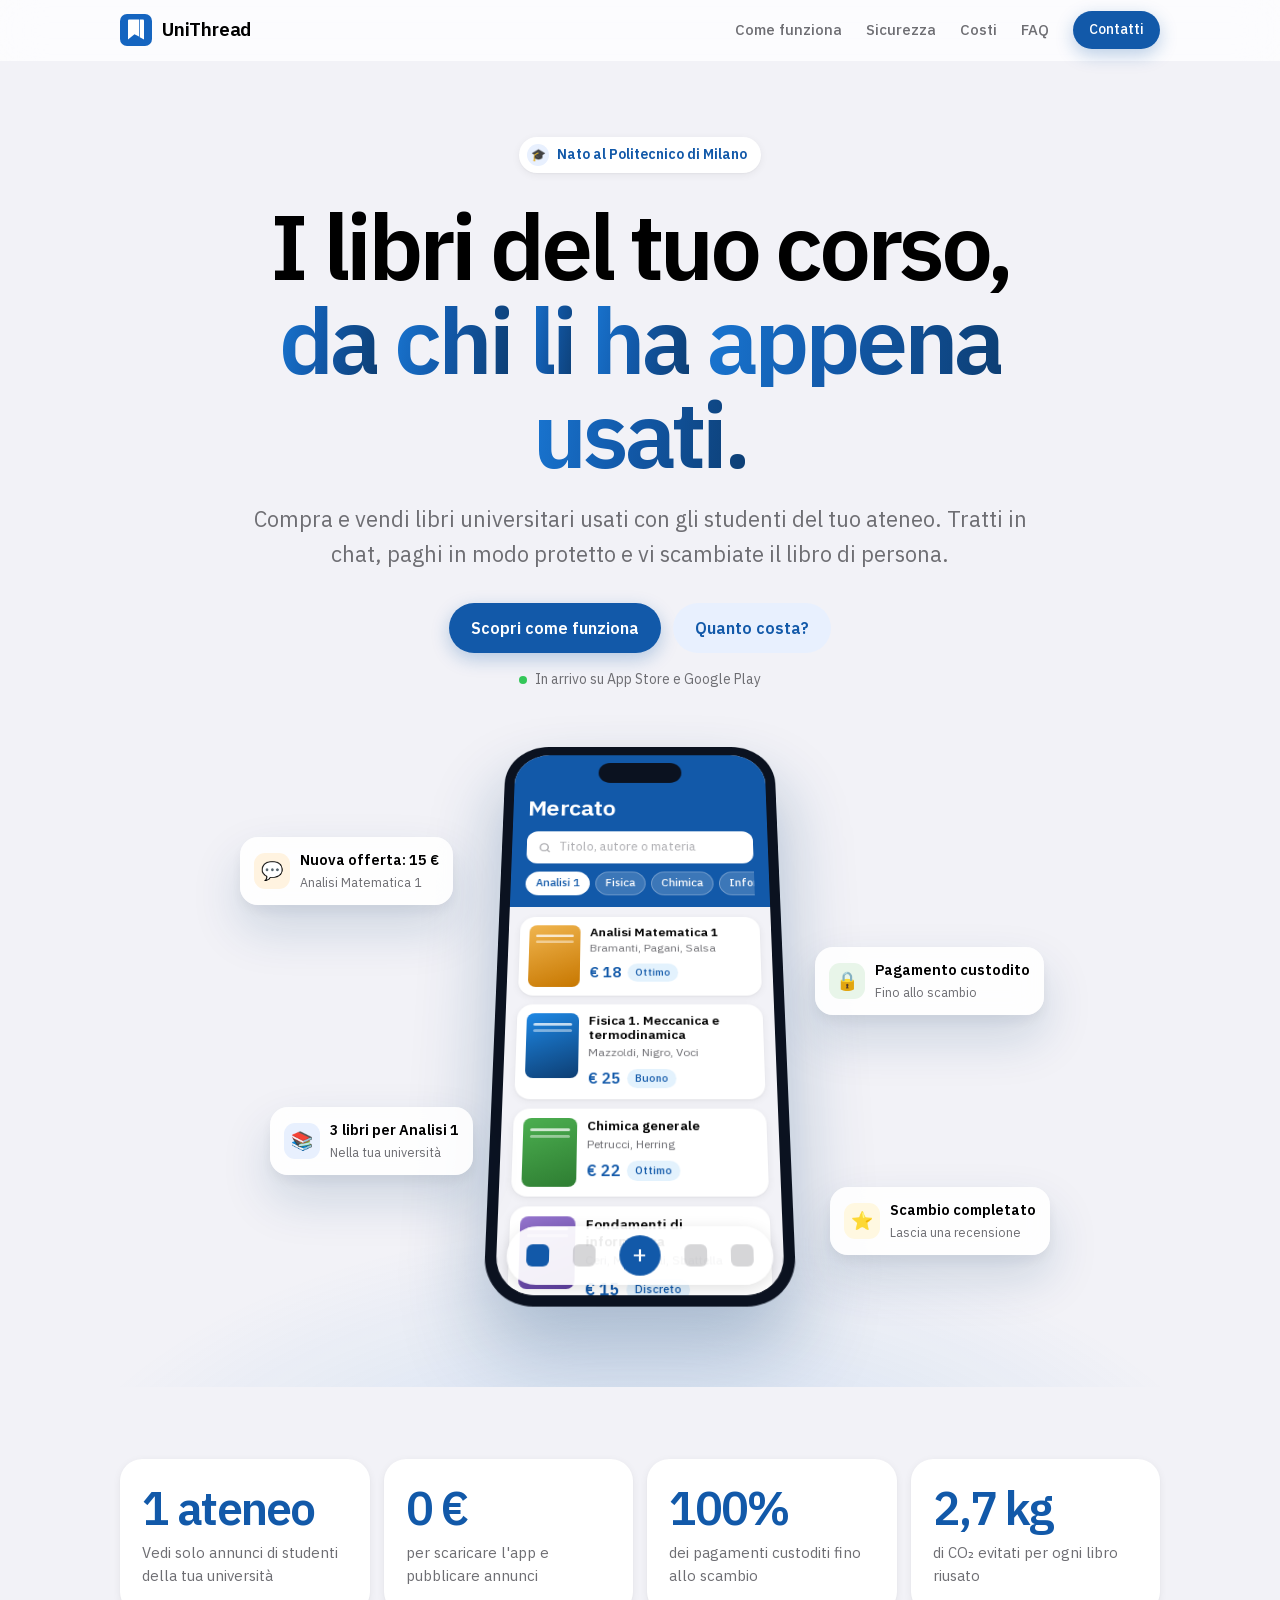
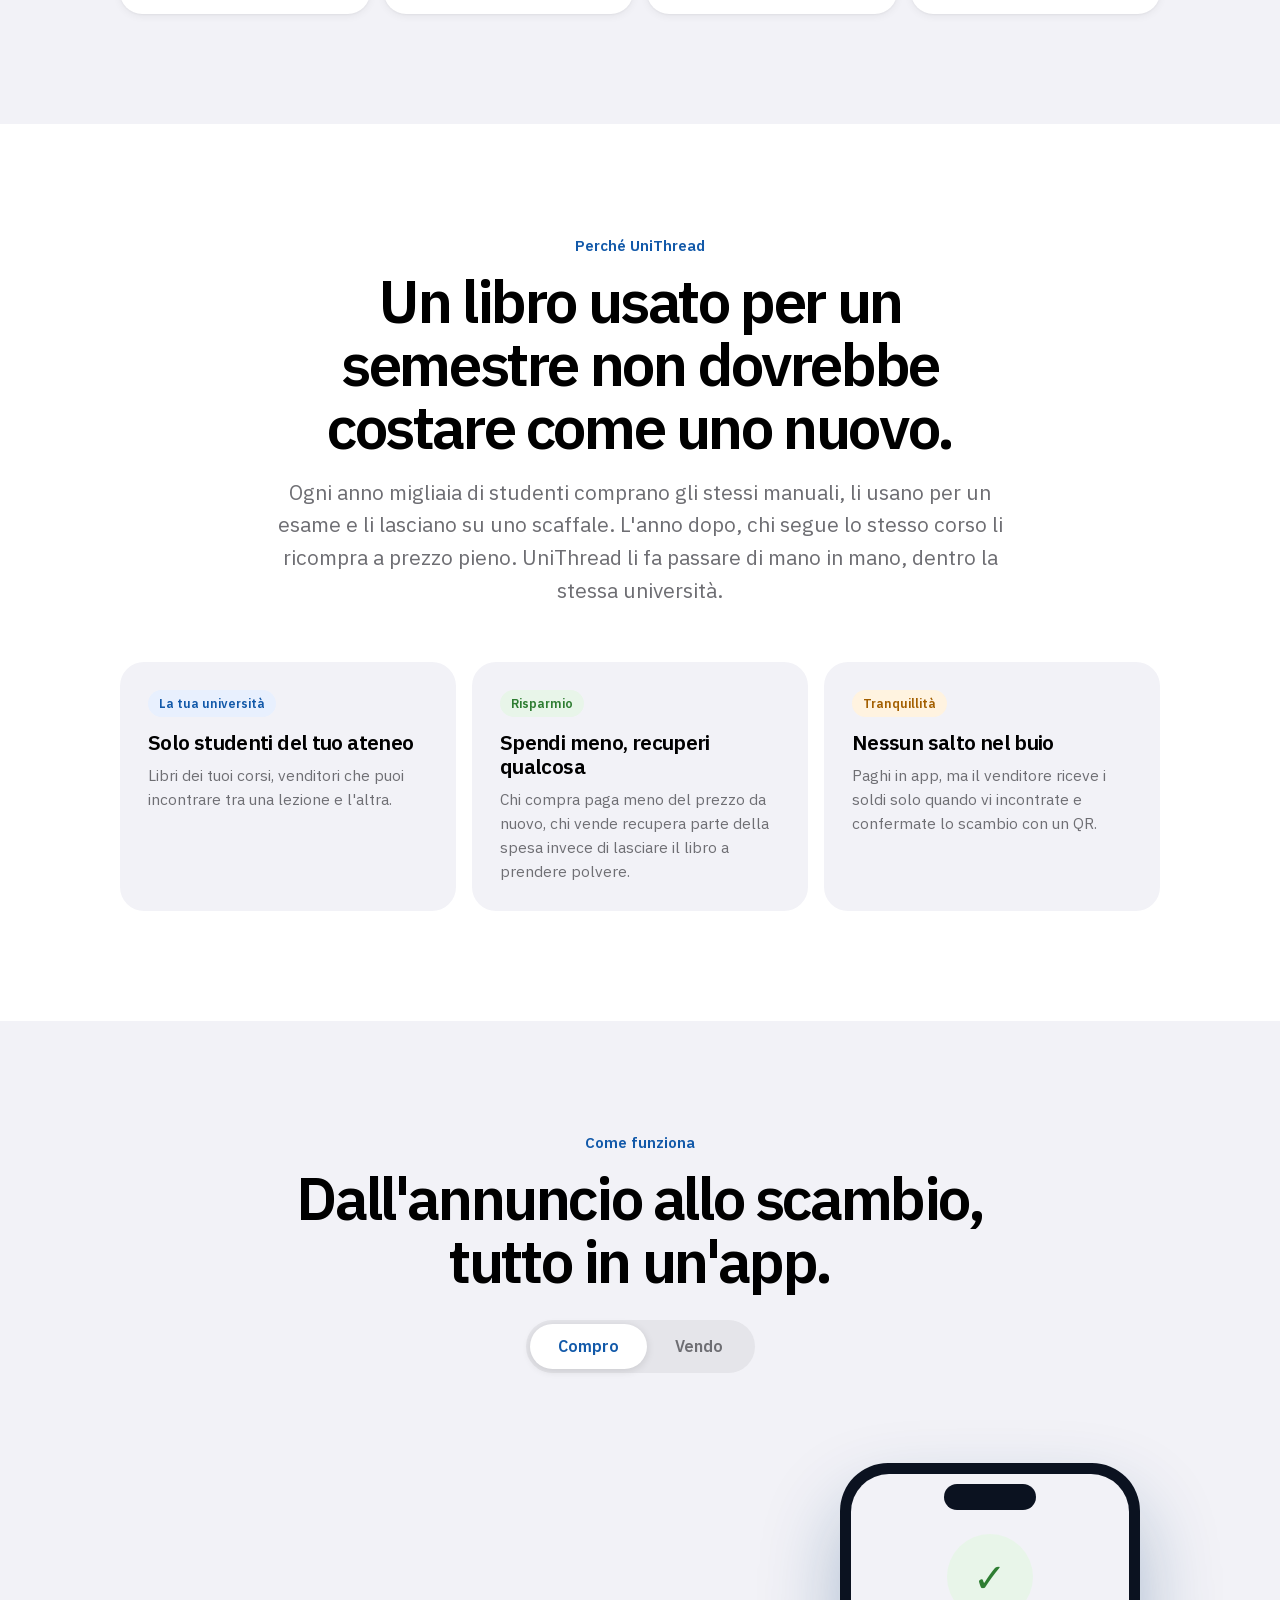
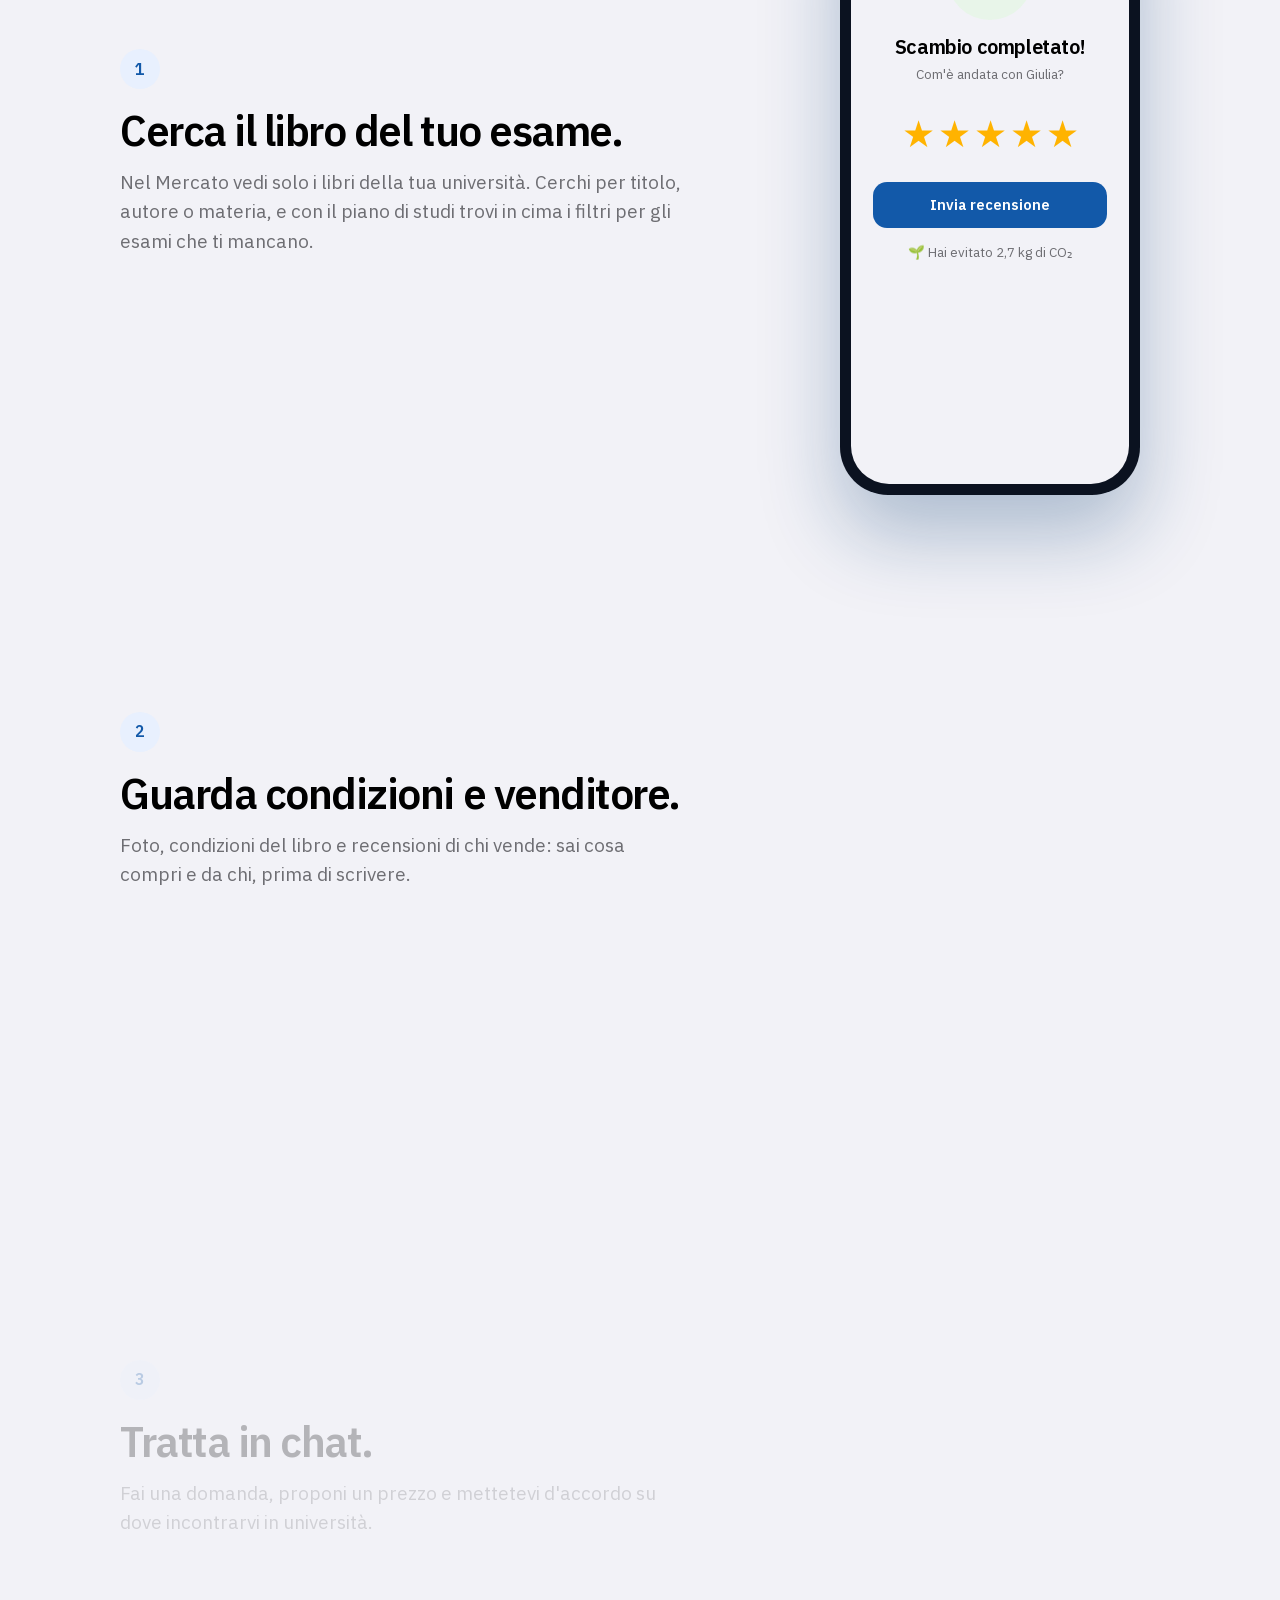
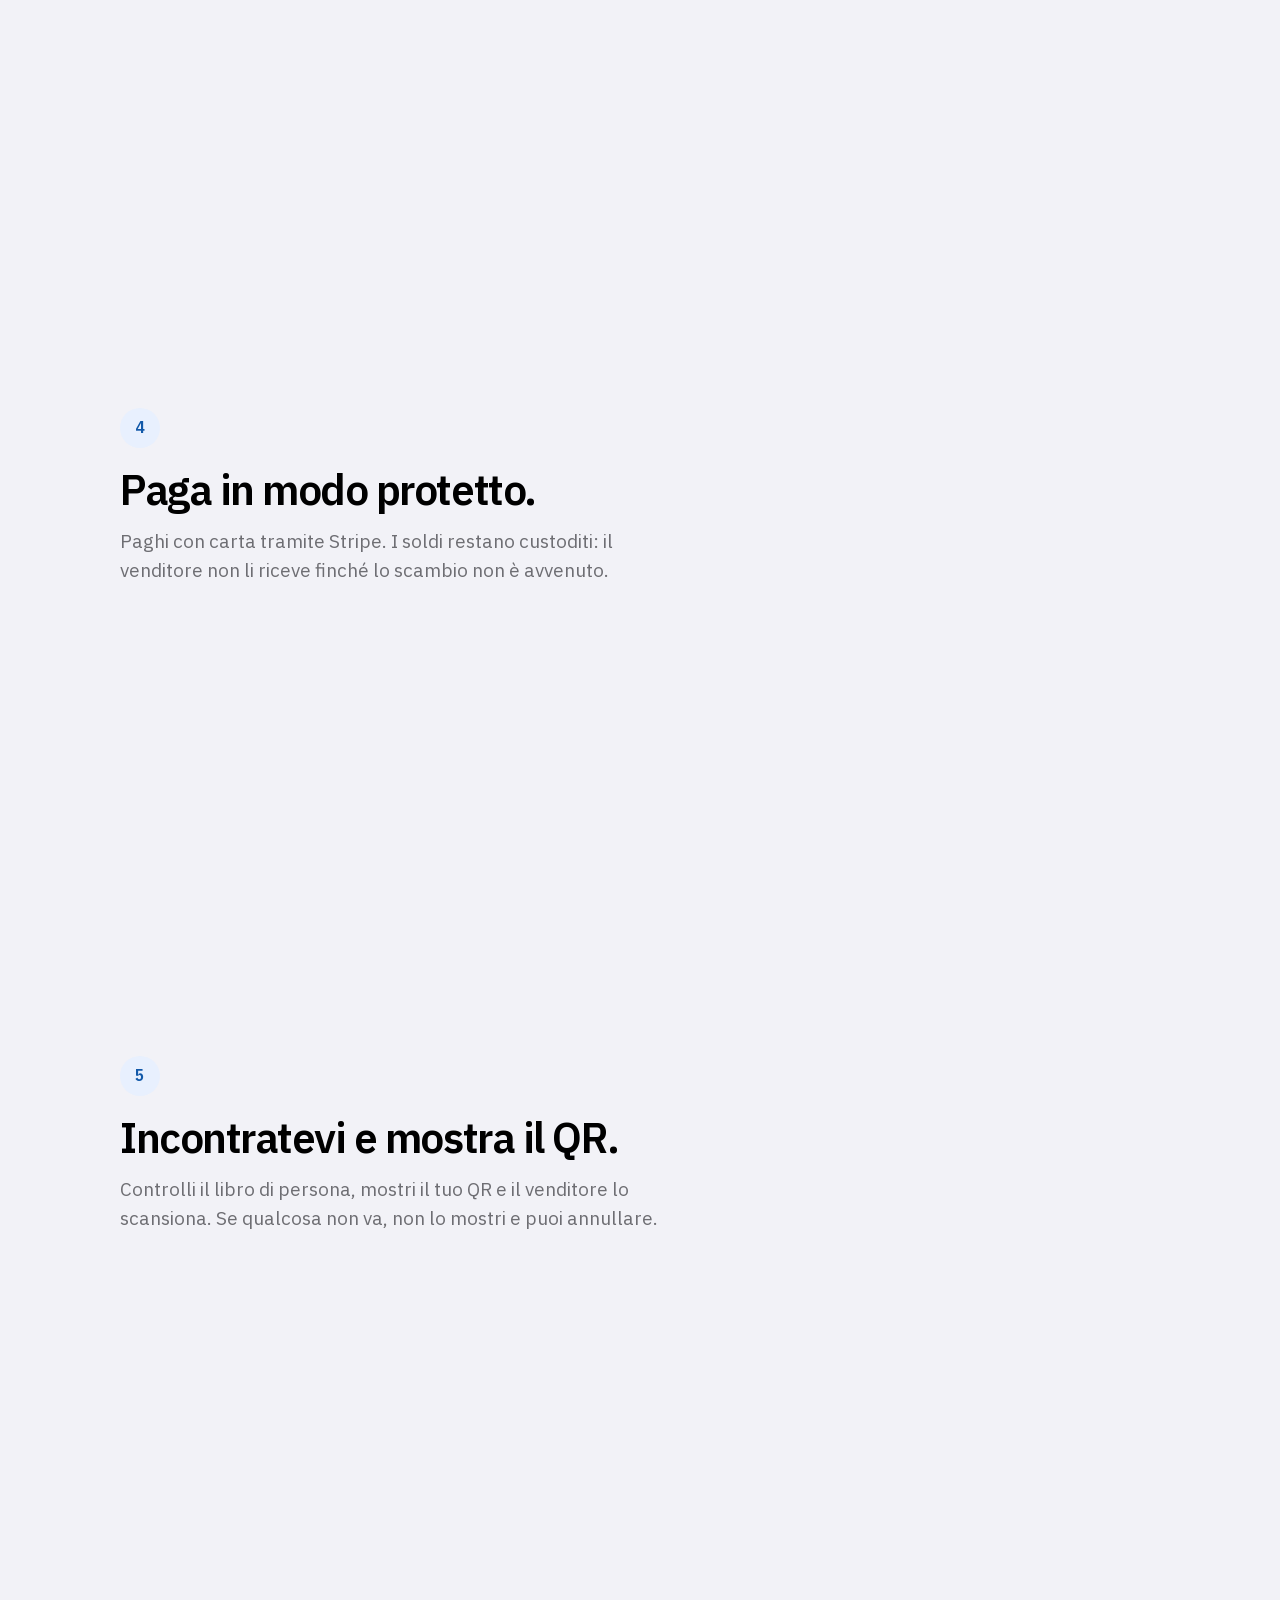
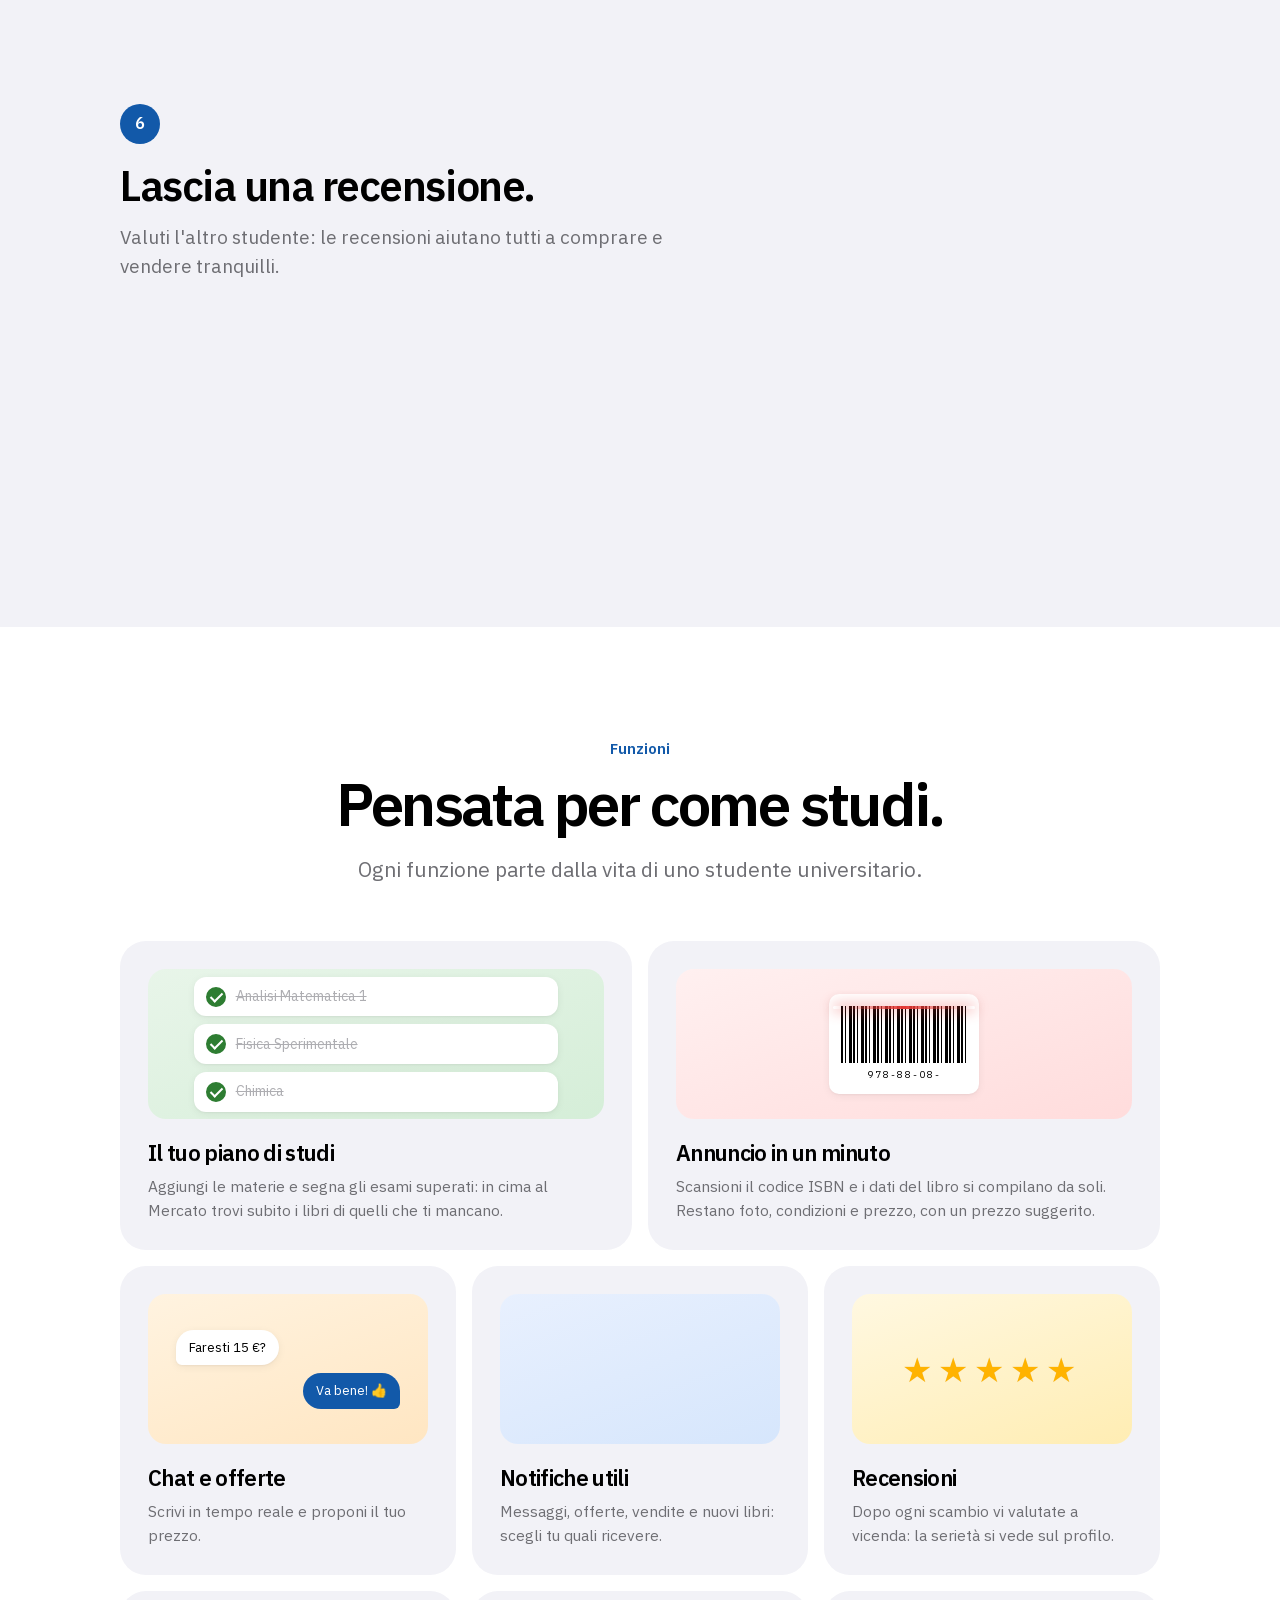
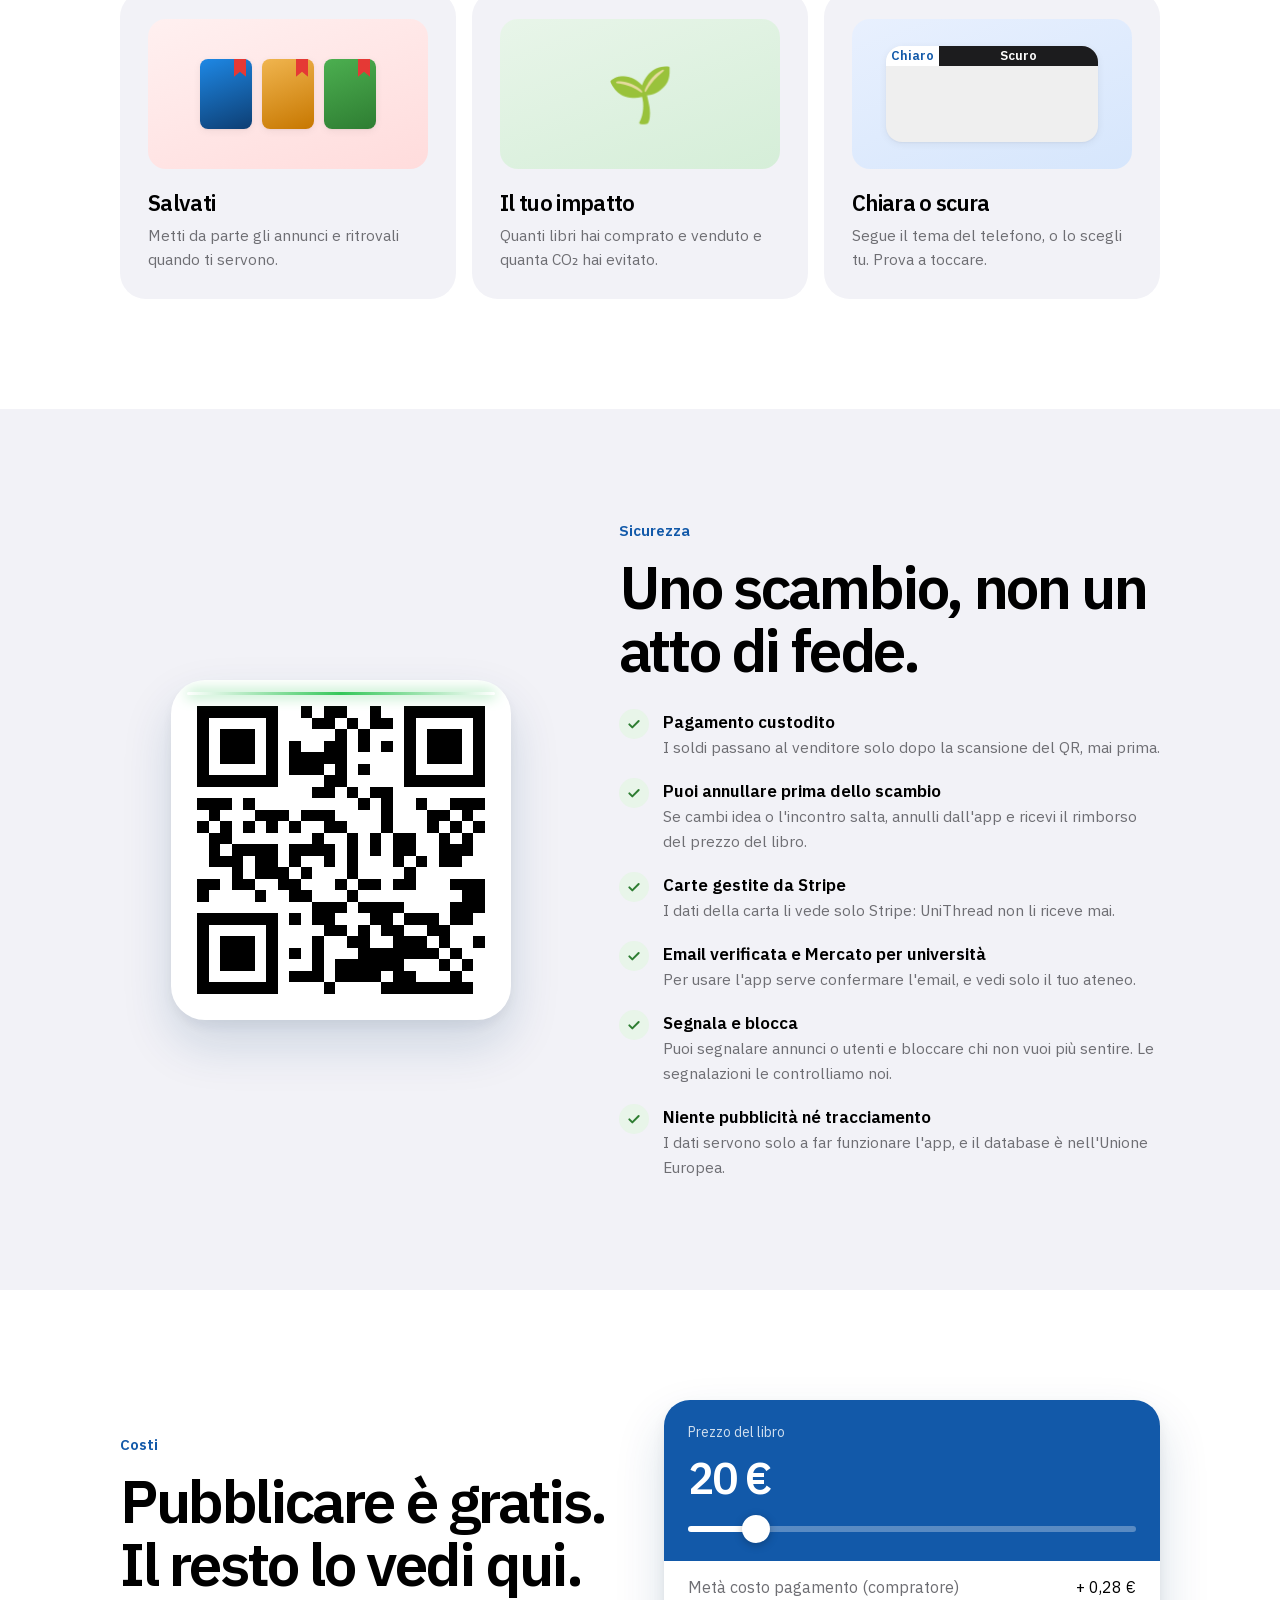
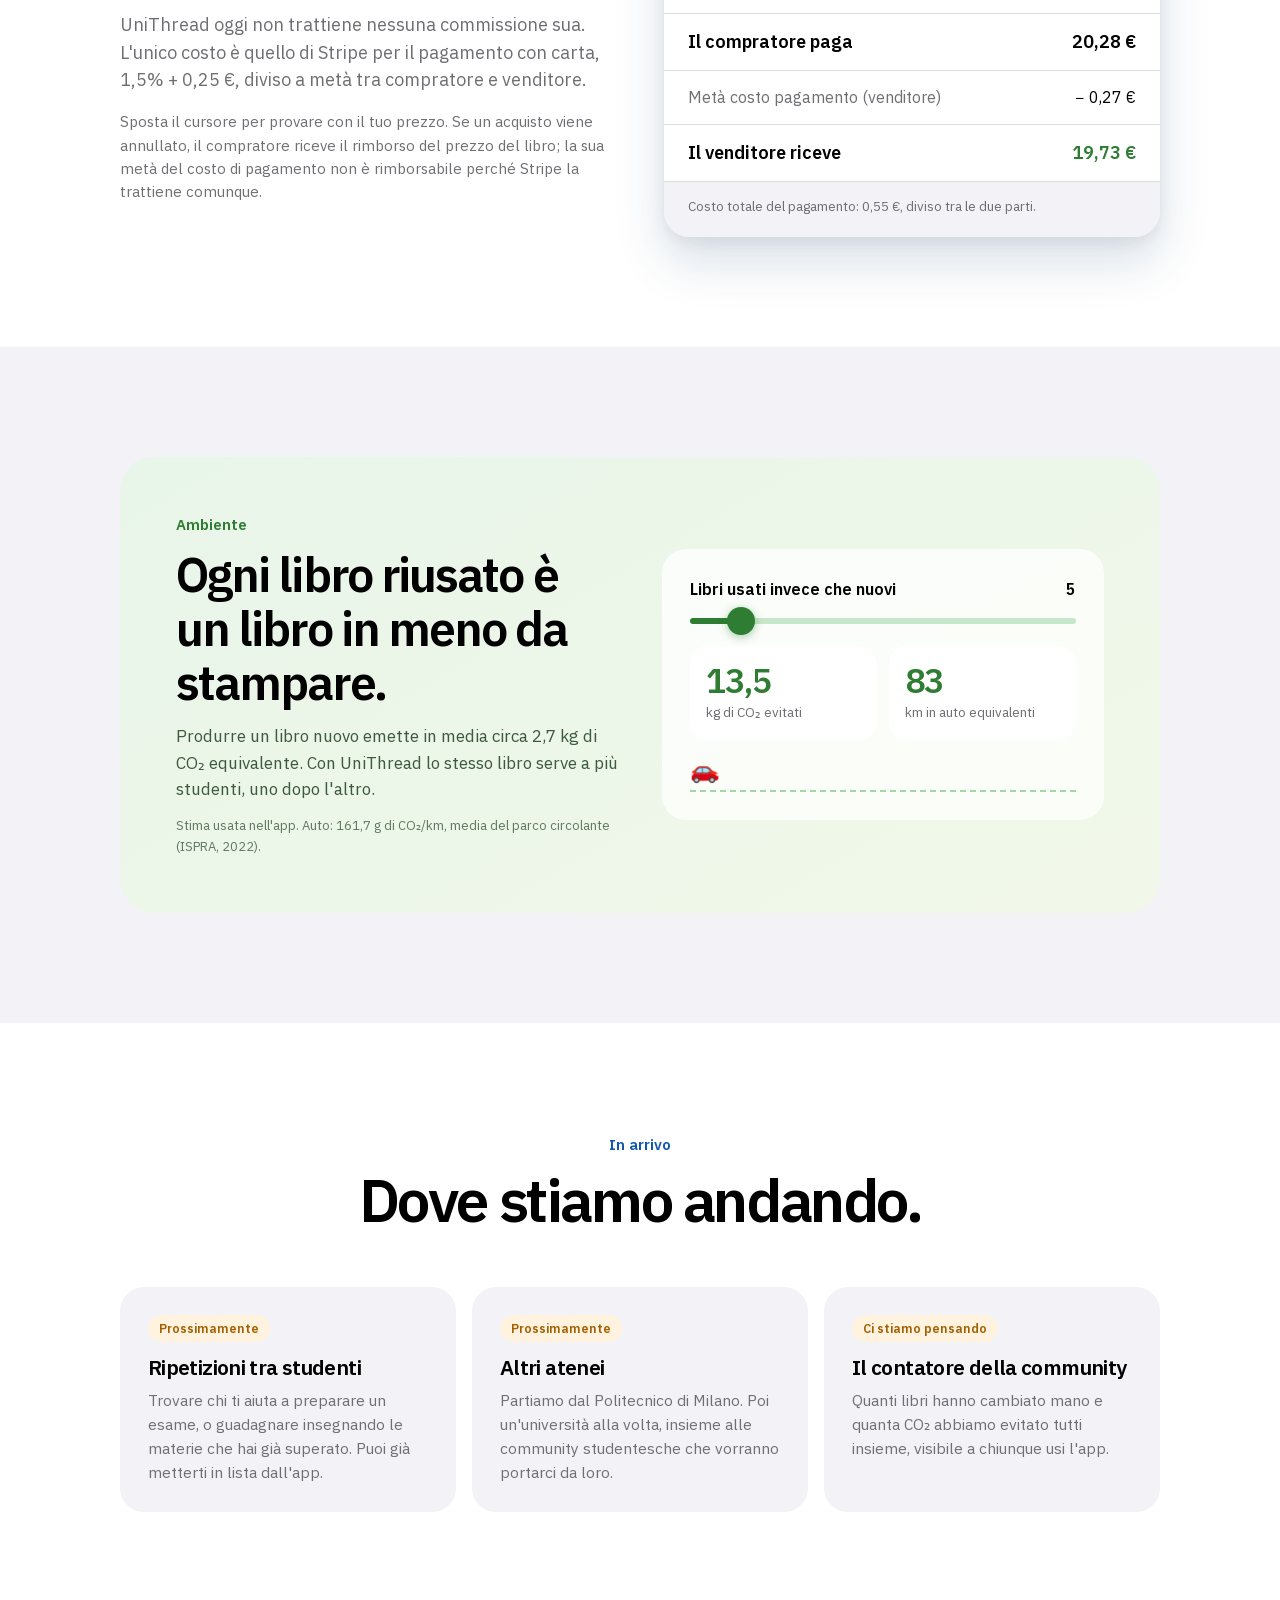
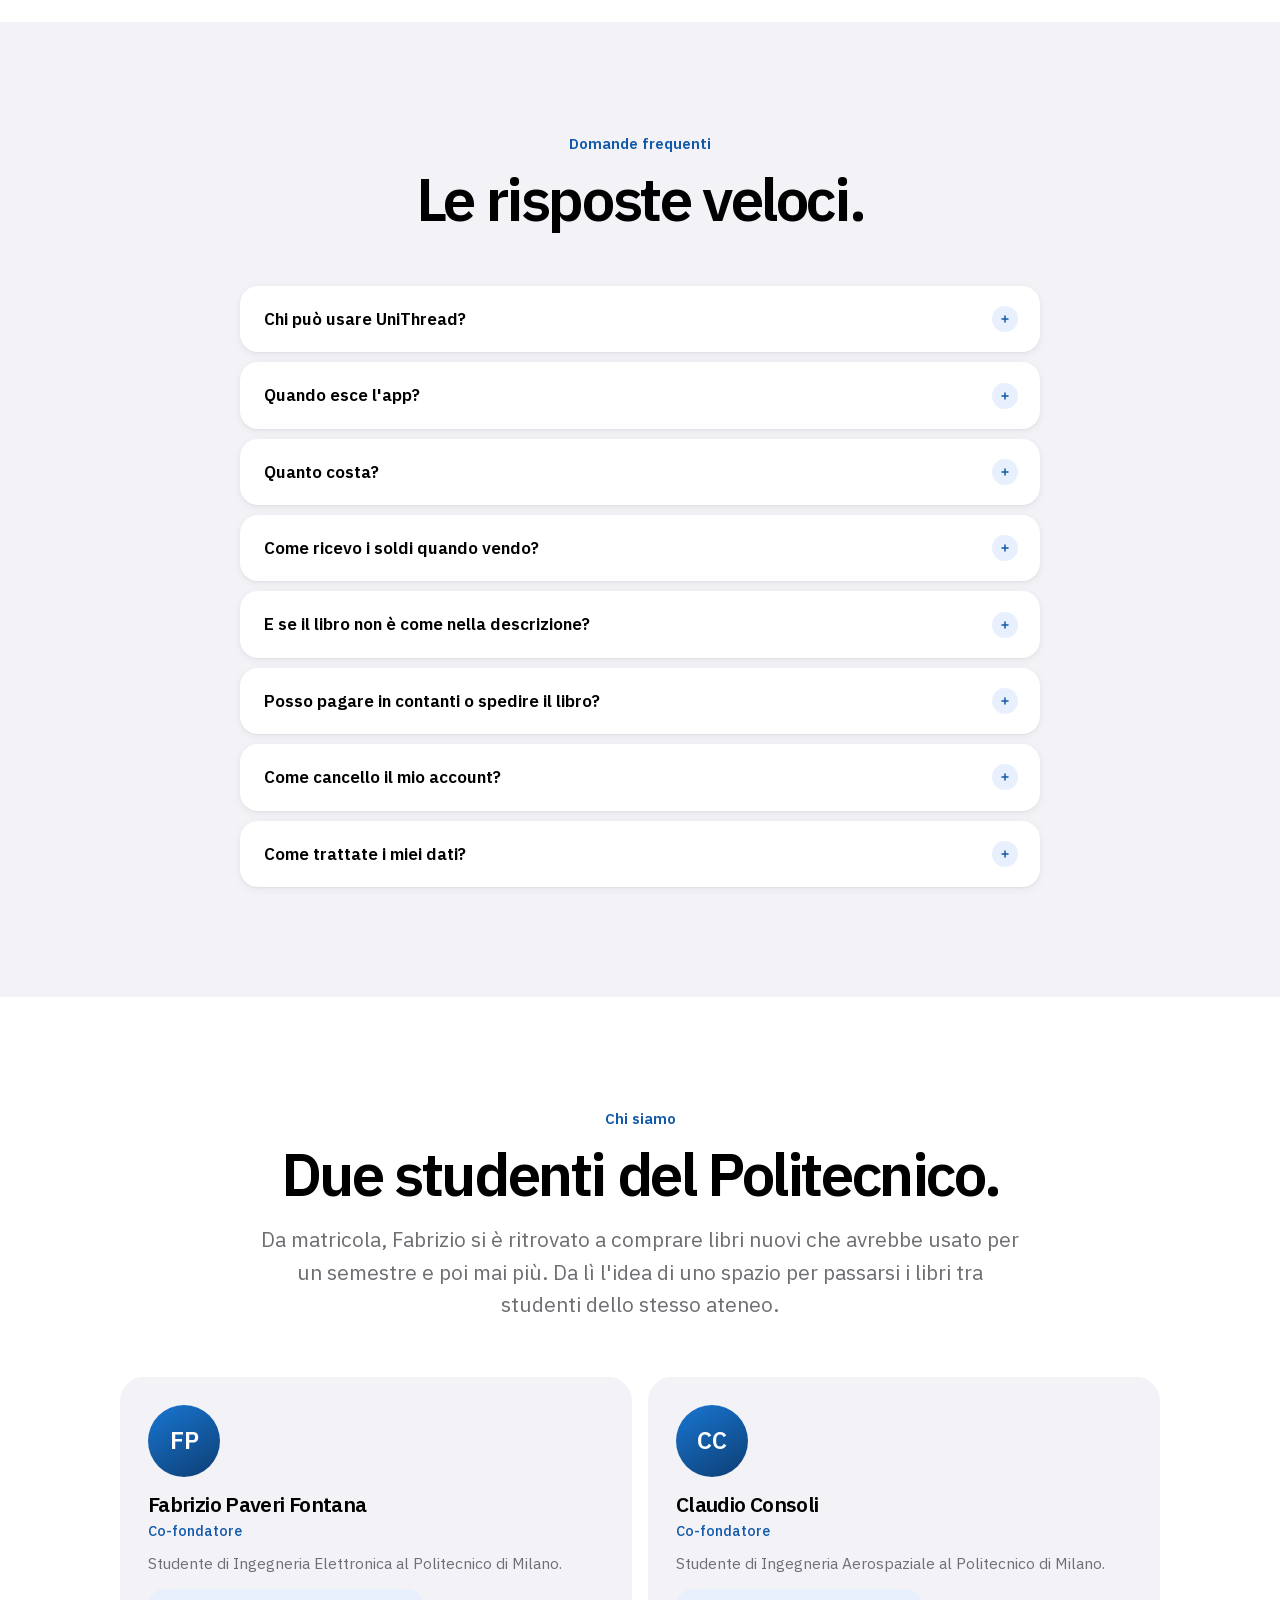
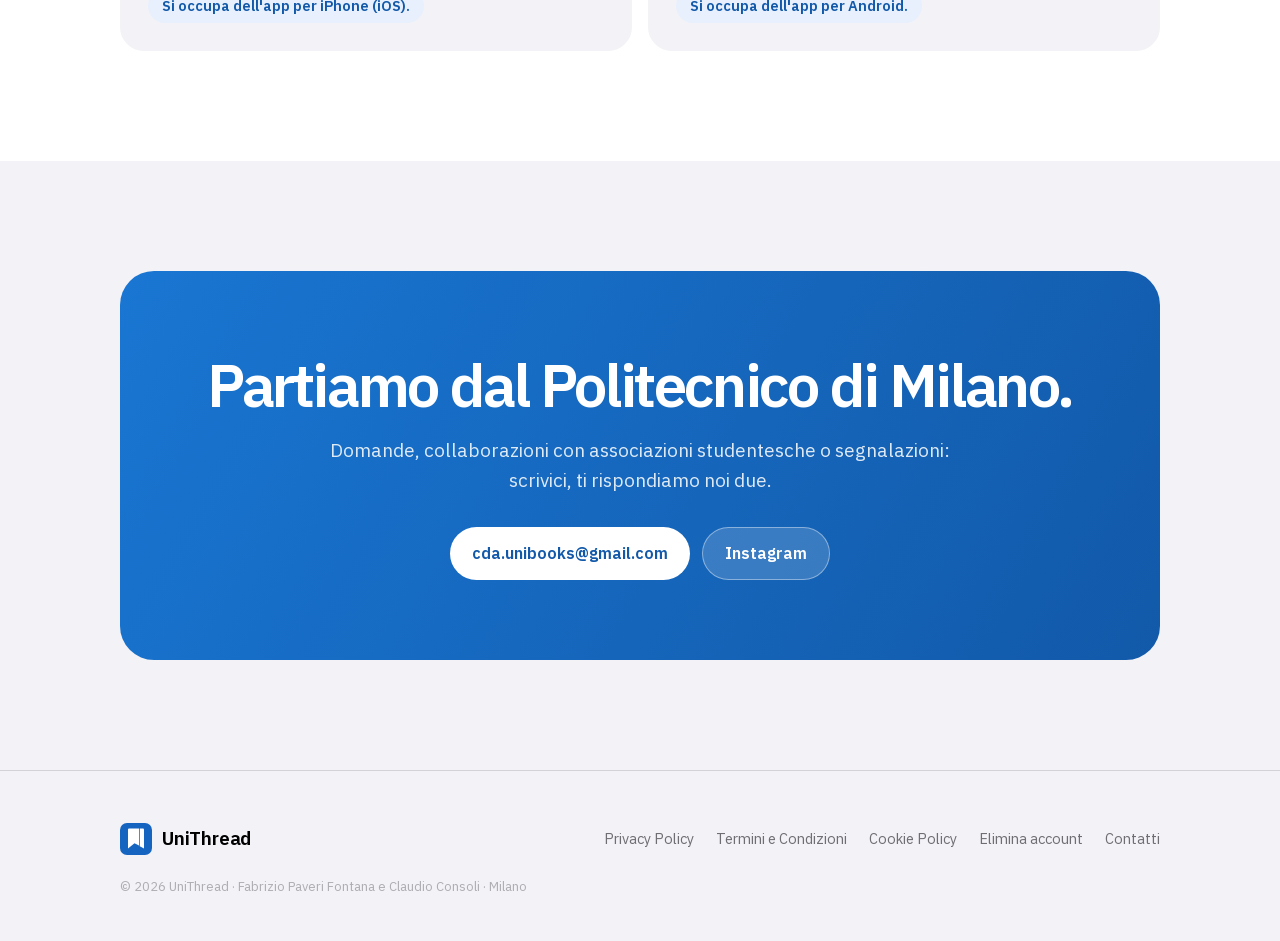
==== commit 03683299: "Team: chi si occupa di iOS e chi di Android Co-Authored-By: Claude Opus 5.5 (1M context) <noreply@an" ====
--- a/index.html
+++ b/index.html
@@ -415,8 +415,8 @@
   <div class="wrap">
     <div class="sez-head rivela"><div class="kicker">Chi siamo</div><h2>Due studenti del Politecnico.</h2><p>Da matricola, Fabrizio si è ritrovato a comprare libri nuovi che avrebbe usato per un semestre e poi mai più. Da lì l'idea di uno spazio per passarsi i libri tra studenti dello stesso ateneo.</p></div>
     <div class="team">
-      <div class="card rivela"><div class="avatar">FP</div><h3>Fabrizio Paveri Fontana</h3><div class="ruolo">Co-fondatore · App per iPhone</div><p>Studente di Ingegneria Elettronica al Politecnico di Milano.</p></div>
-      <div class="card rivela" style="--ritardo:.1s"><div class="avatar">CC</div><h3>Claudio Consoli</h3><div class="ruolo">Co-fondatore · App per Android</div><p>Studente di Ingegneria Aerospaziale al Politecnico di Milano.</p></div>
+      <div class="card rivela"><div class="avatar">FP</div><h3>Fabrizio Paveri Fontana</h3><div class="ruolo">Co-fondatore</div><p>Studente di Ingegneria Elettronica al Politecnico di Milano.</p><p class="area">Si occupa dell'app per iPhone (iOS).</p></div>
+      <div class="card rivela" style="--ritardo:.1s"><div class="avatar">CC</div><h3>Claudio Consoli</h3><div class="ruolo">Co-fondatore</div><p>Studente di Ingegneria Aerospaziale al Politecnico di Milano.</p><p class="area">Si occupa dell'app per Android.</p></div>
     </div>
   </div>
 </section>
--- a/stile/home.css
+++ b/stile/home.css
@@ -347,6 +347,7 @@
 @media (max-width: 700px) { .team { grid-template-columns: 1fr; } }
 .avatar { width: 72px; height: 72px; border-radius: 50%; background: linear-gradient(150deg, #1976D2, #0D3E73); color: #fff; display: grid; place-items: center; font-weight: 600; font-size: 24px; margin-bottom: 16px; }
 .ruolo { color: var(--primary); font-size: 14.5px; font-weight: 500; margin-top: 4px; }
+.card p.area { display: inline-flex; align-items: center; gap: 8px; margin-top: 14px; background: var(--tinta-blu); color: var(--primary); font-weight: 600; font-size: 14.5px; padding: 6px 14px; border-radius: 999px; }
 
 .chiusura { background: linear-gradient(120deg, #1976D2, #1259A9, #0D3E73, #1259A9); background-size: 300% 300%; animation: sfuma 12s ease infinite; color: #fff; border-radius: 34px; padding: 80px 40px; text-align: center; }
 @keyframes sfuma { 0%,100% { background-position: 0% 50%; } 50% { background-position: 100% 50%; } }
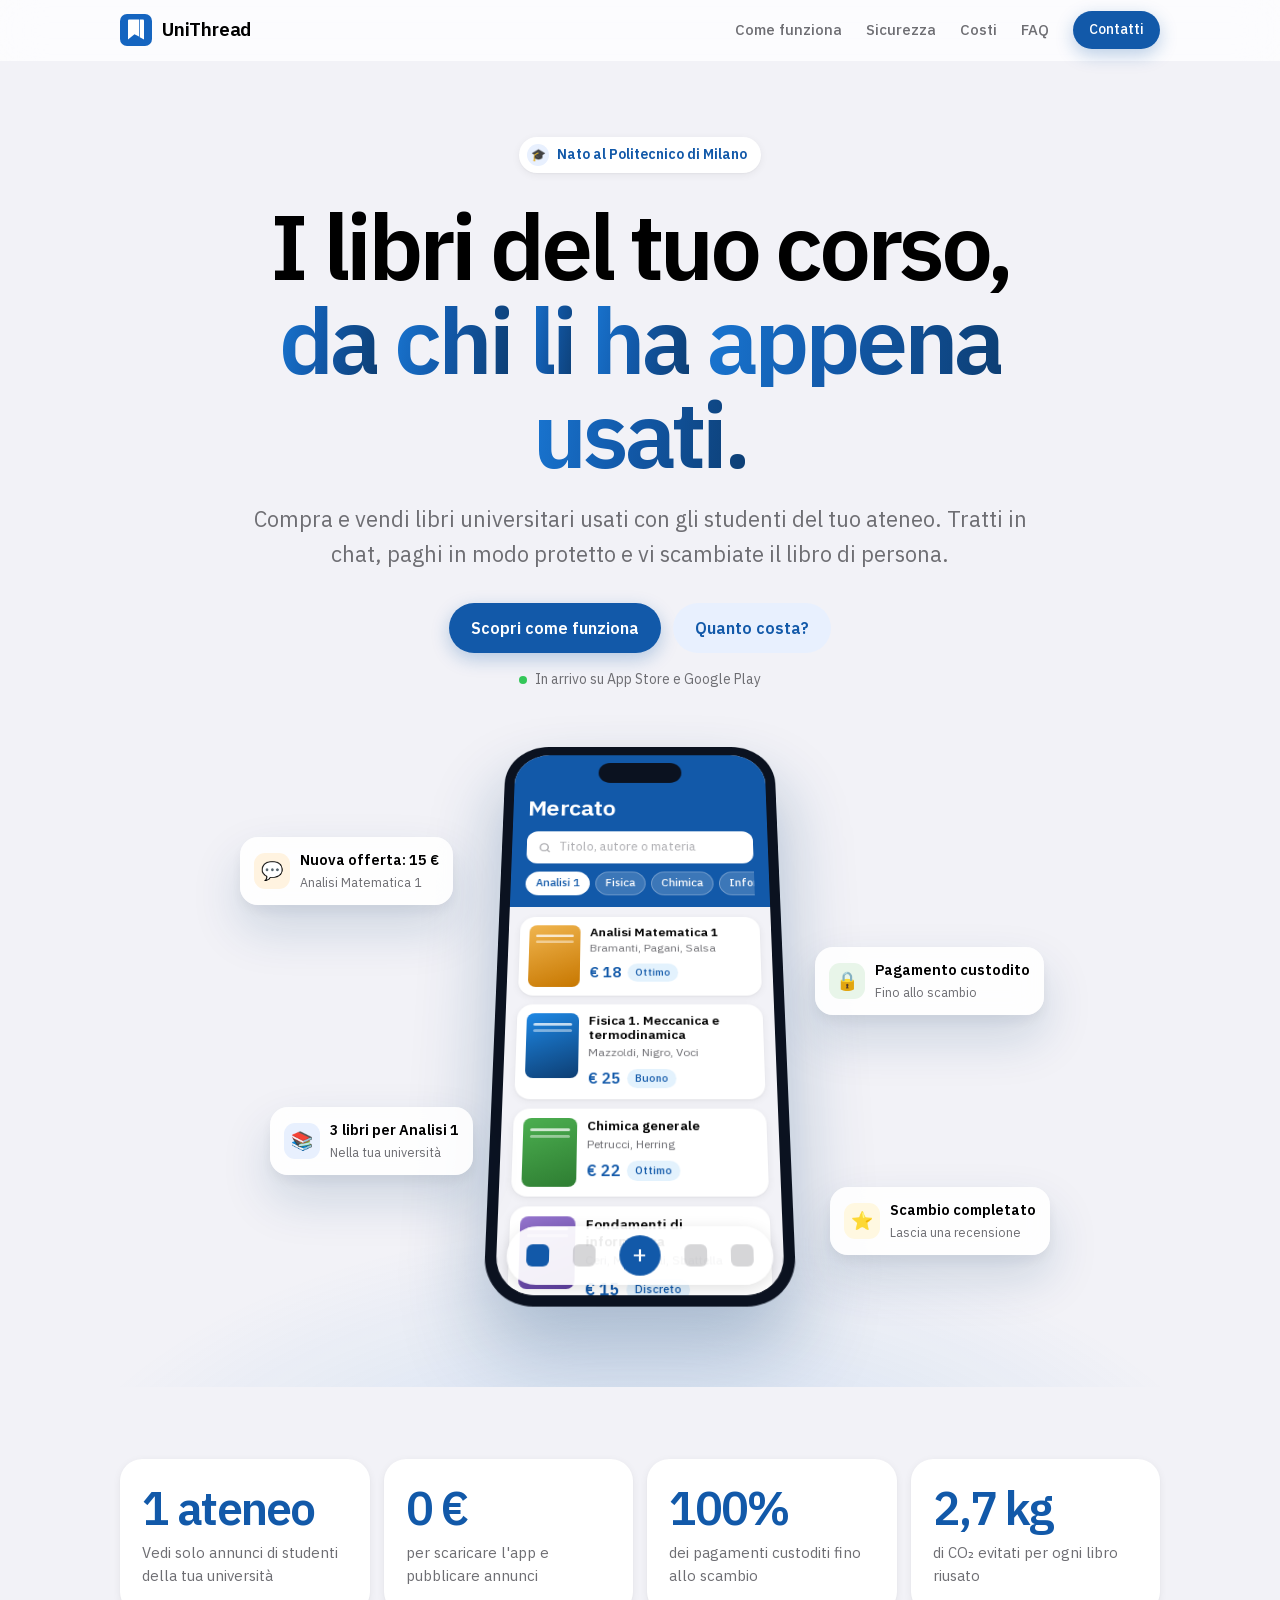
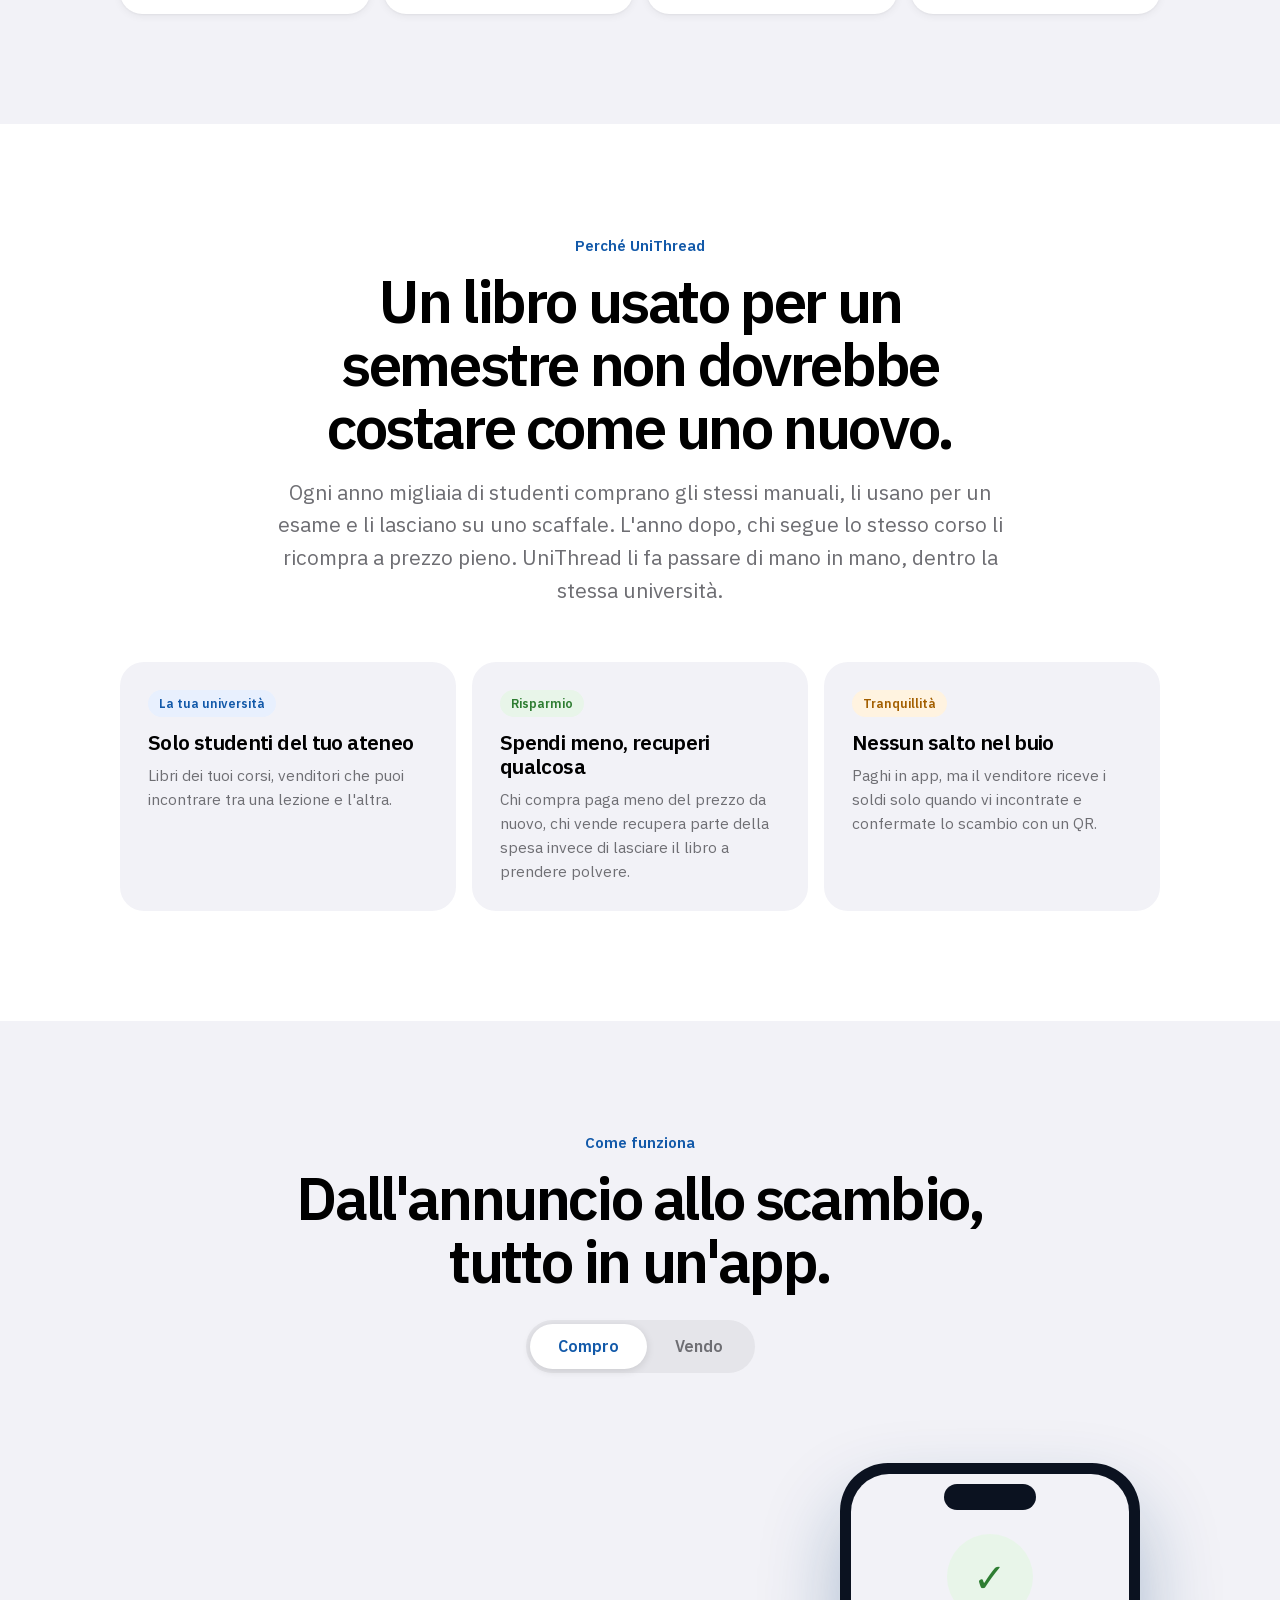
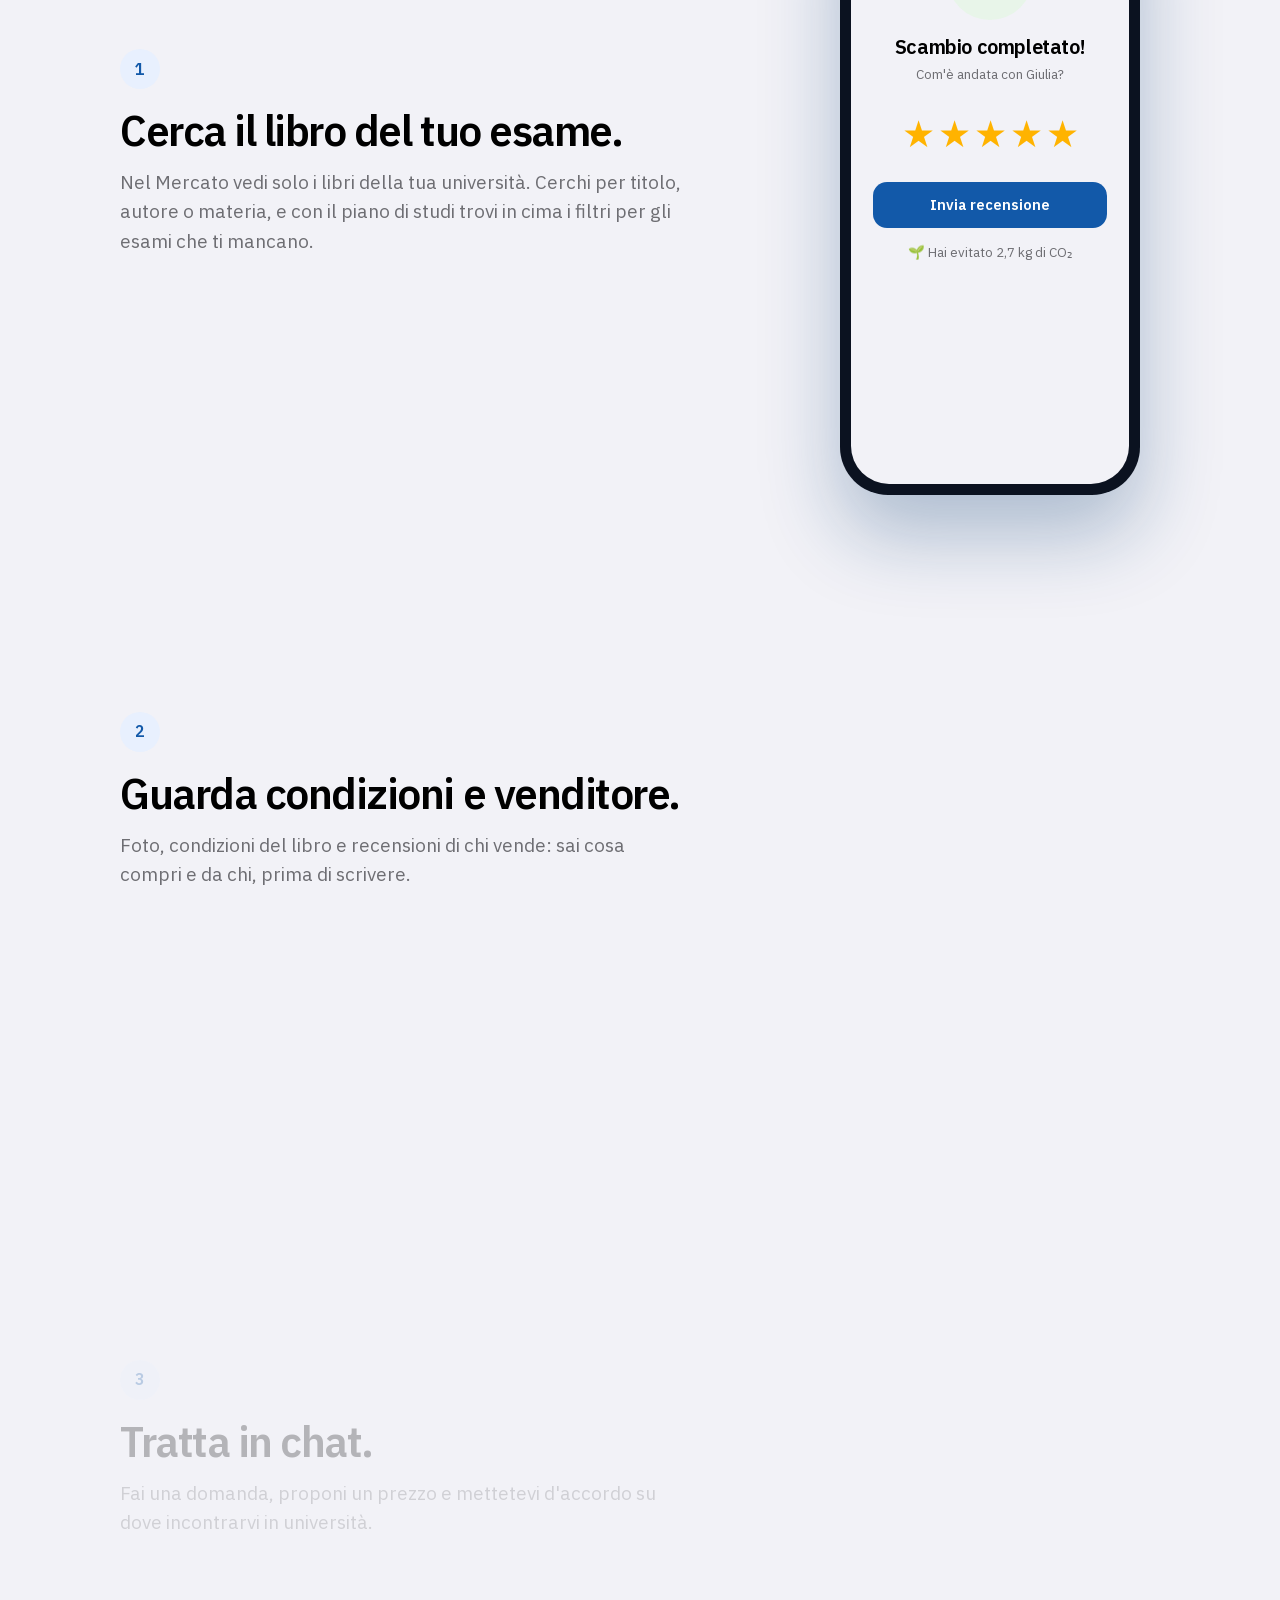
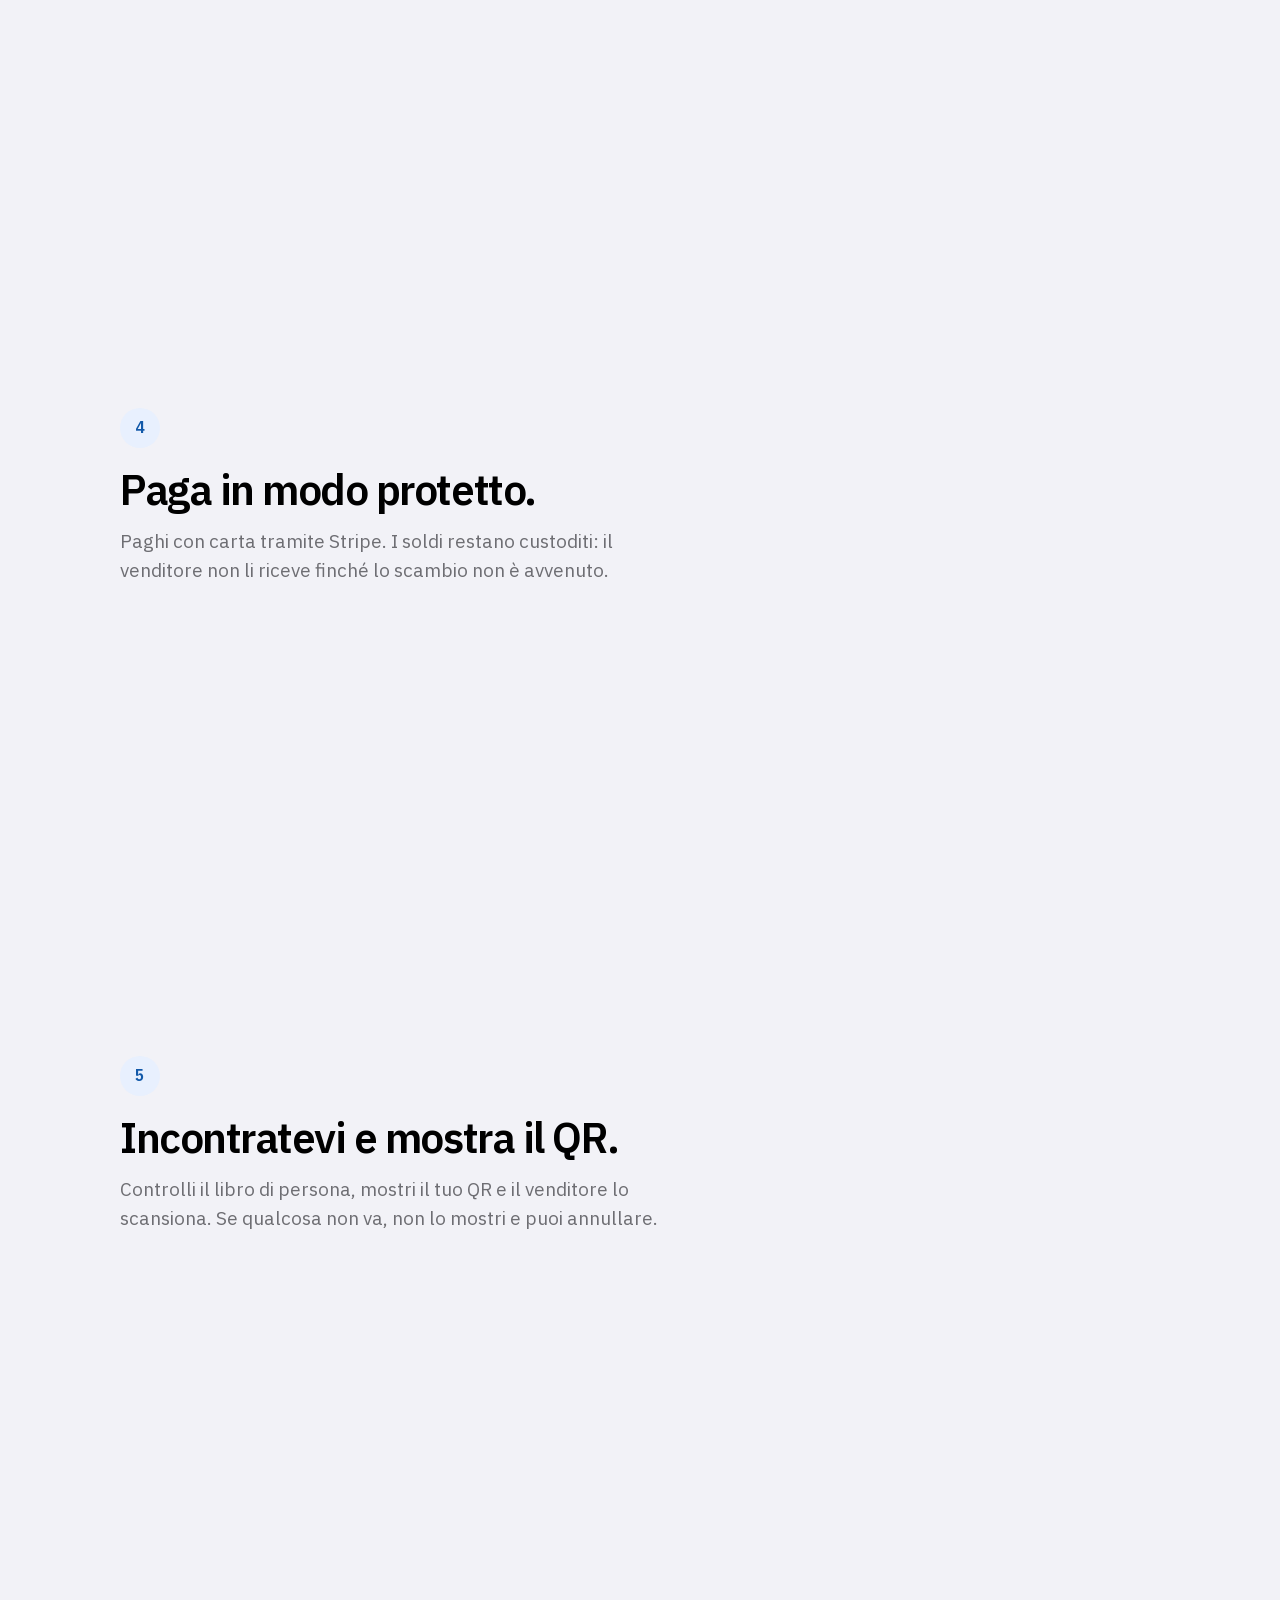
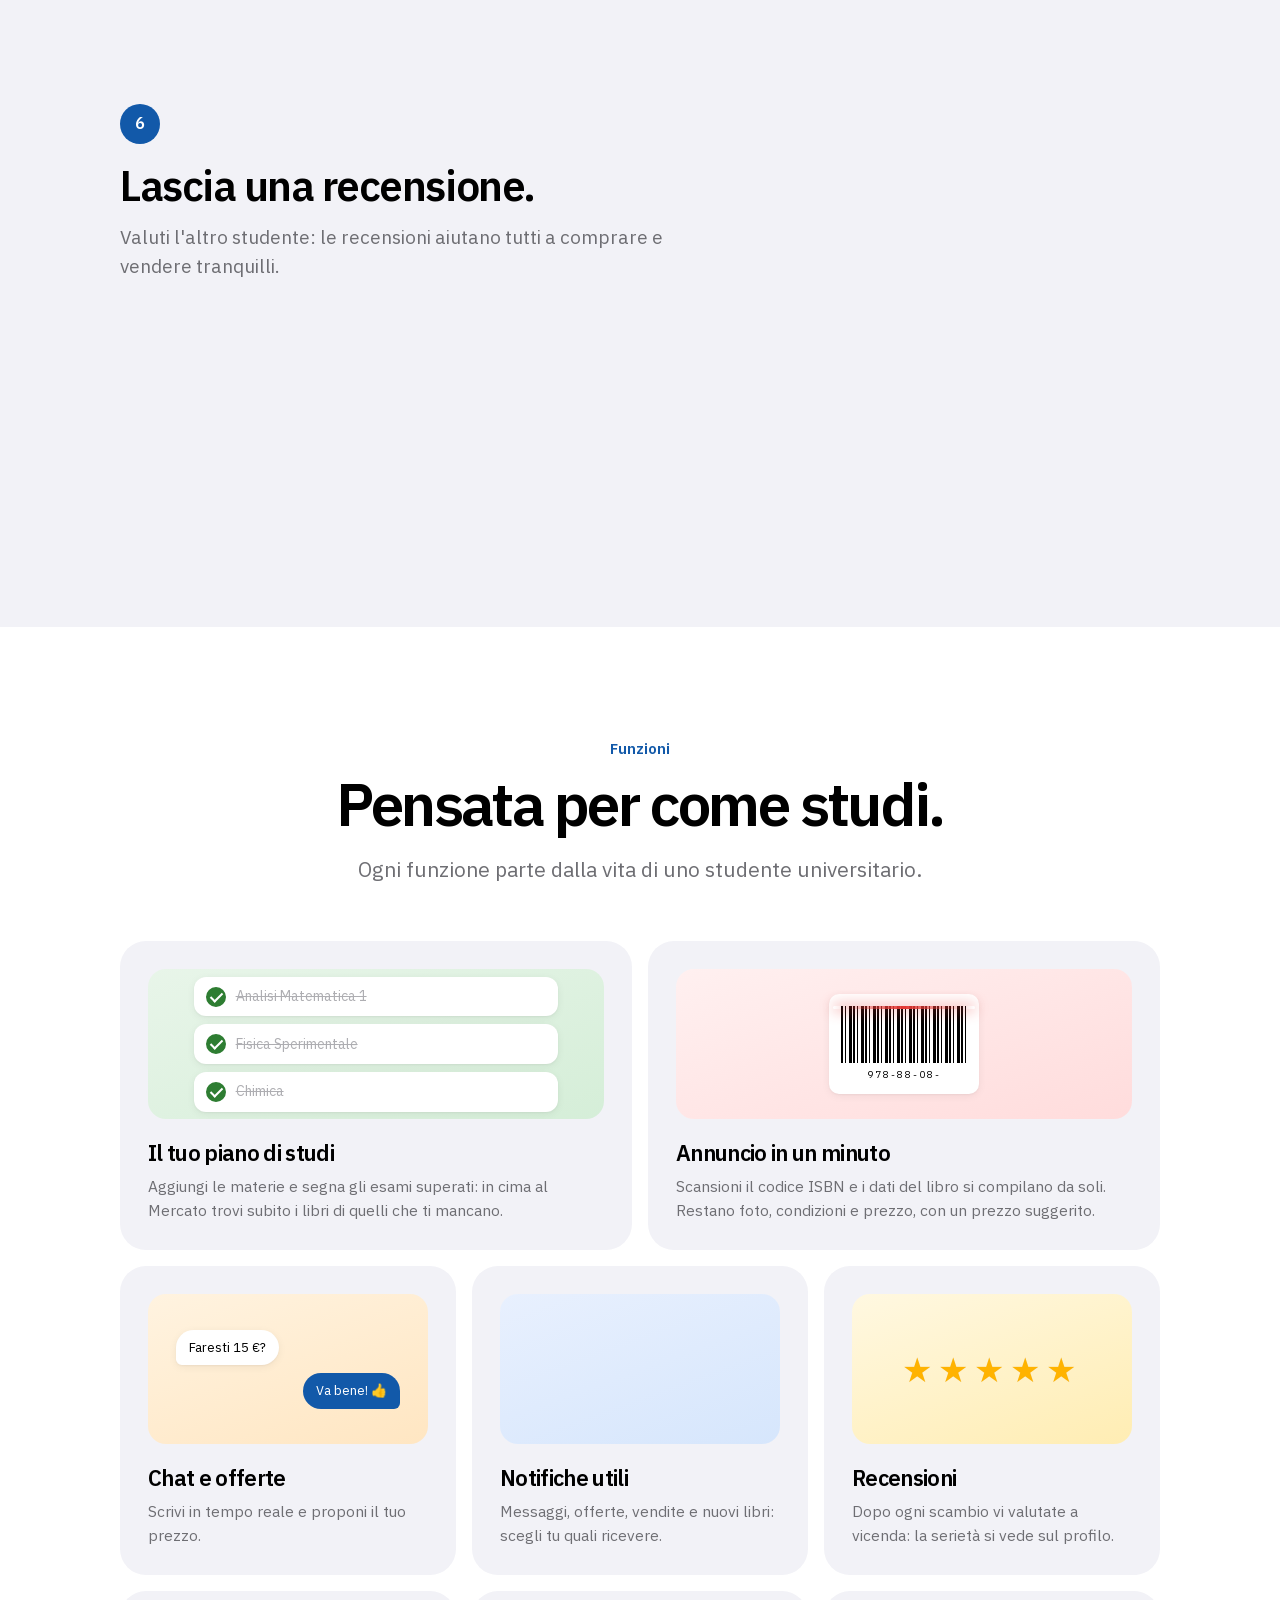
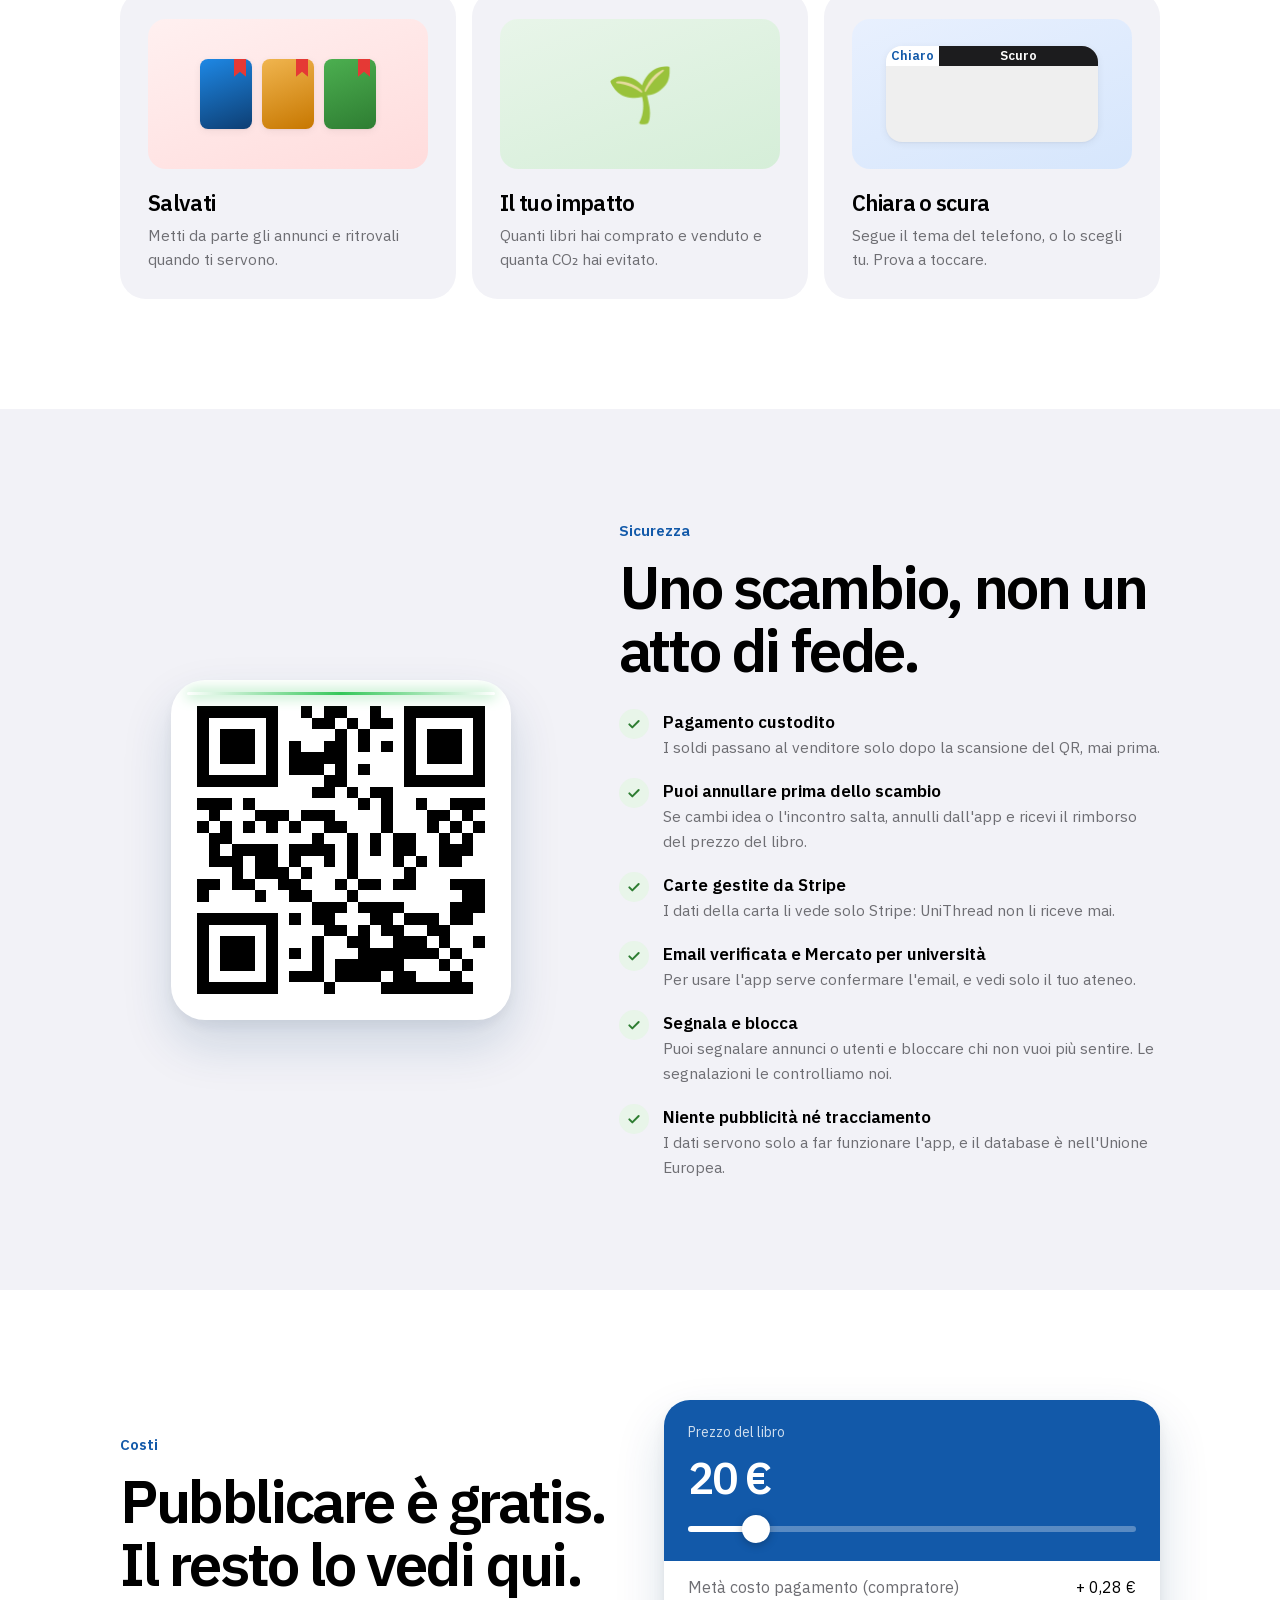
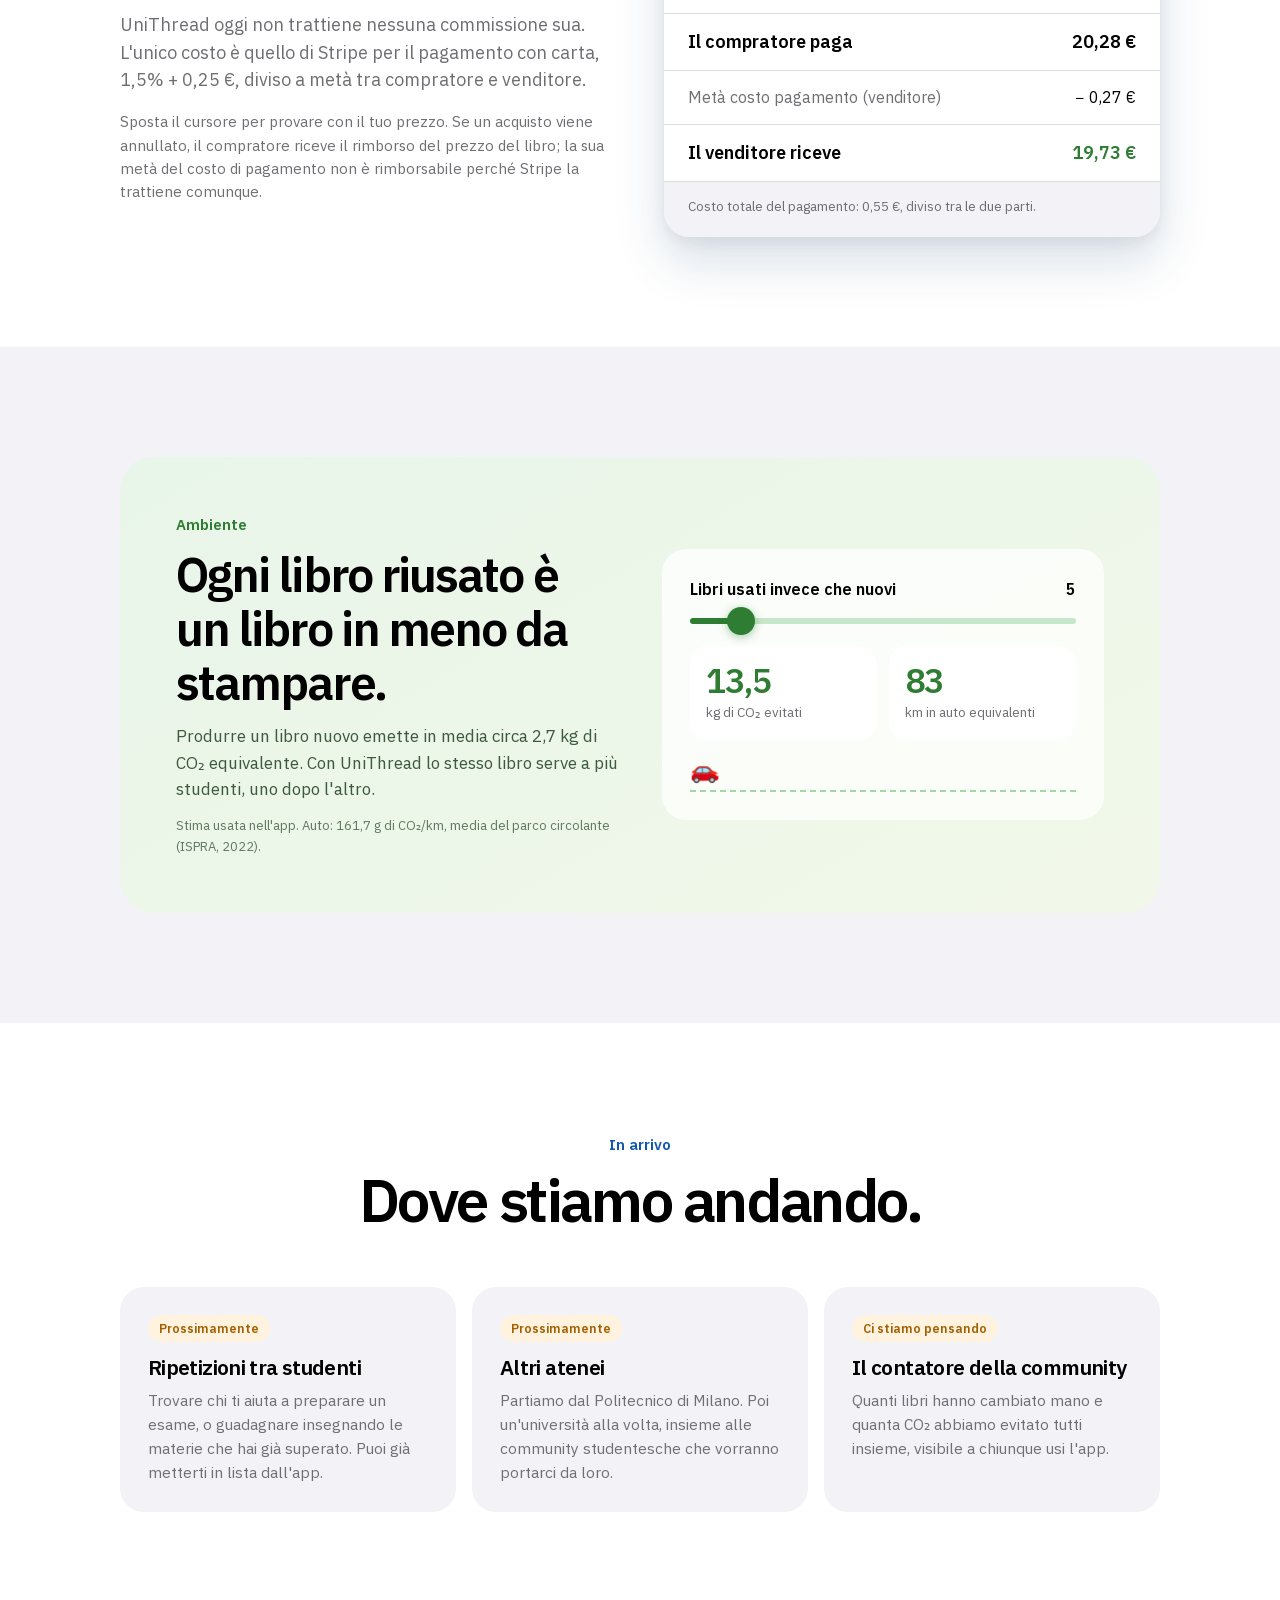
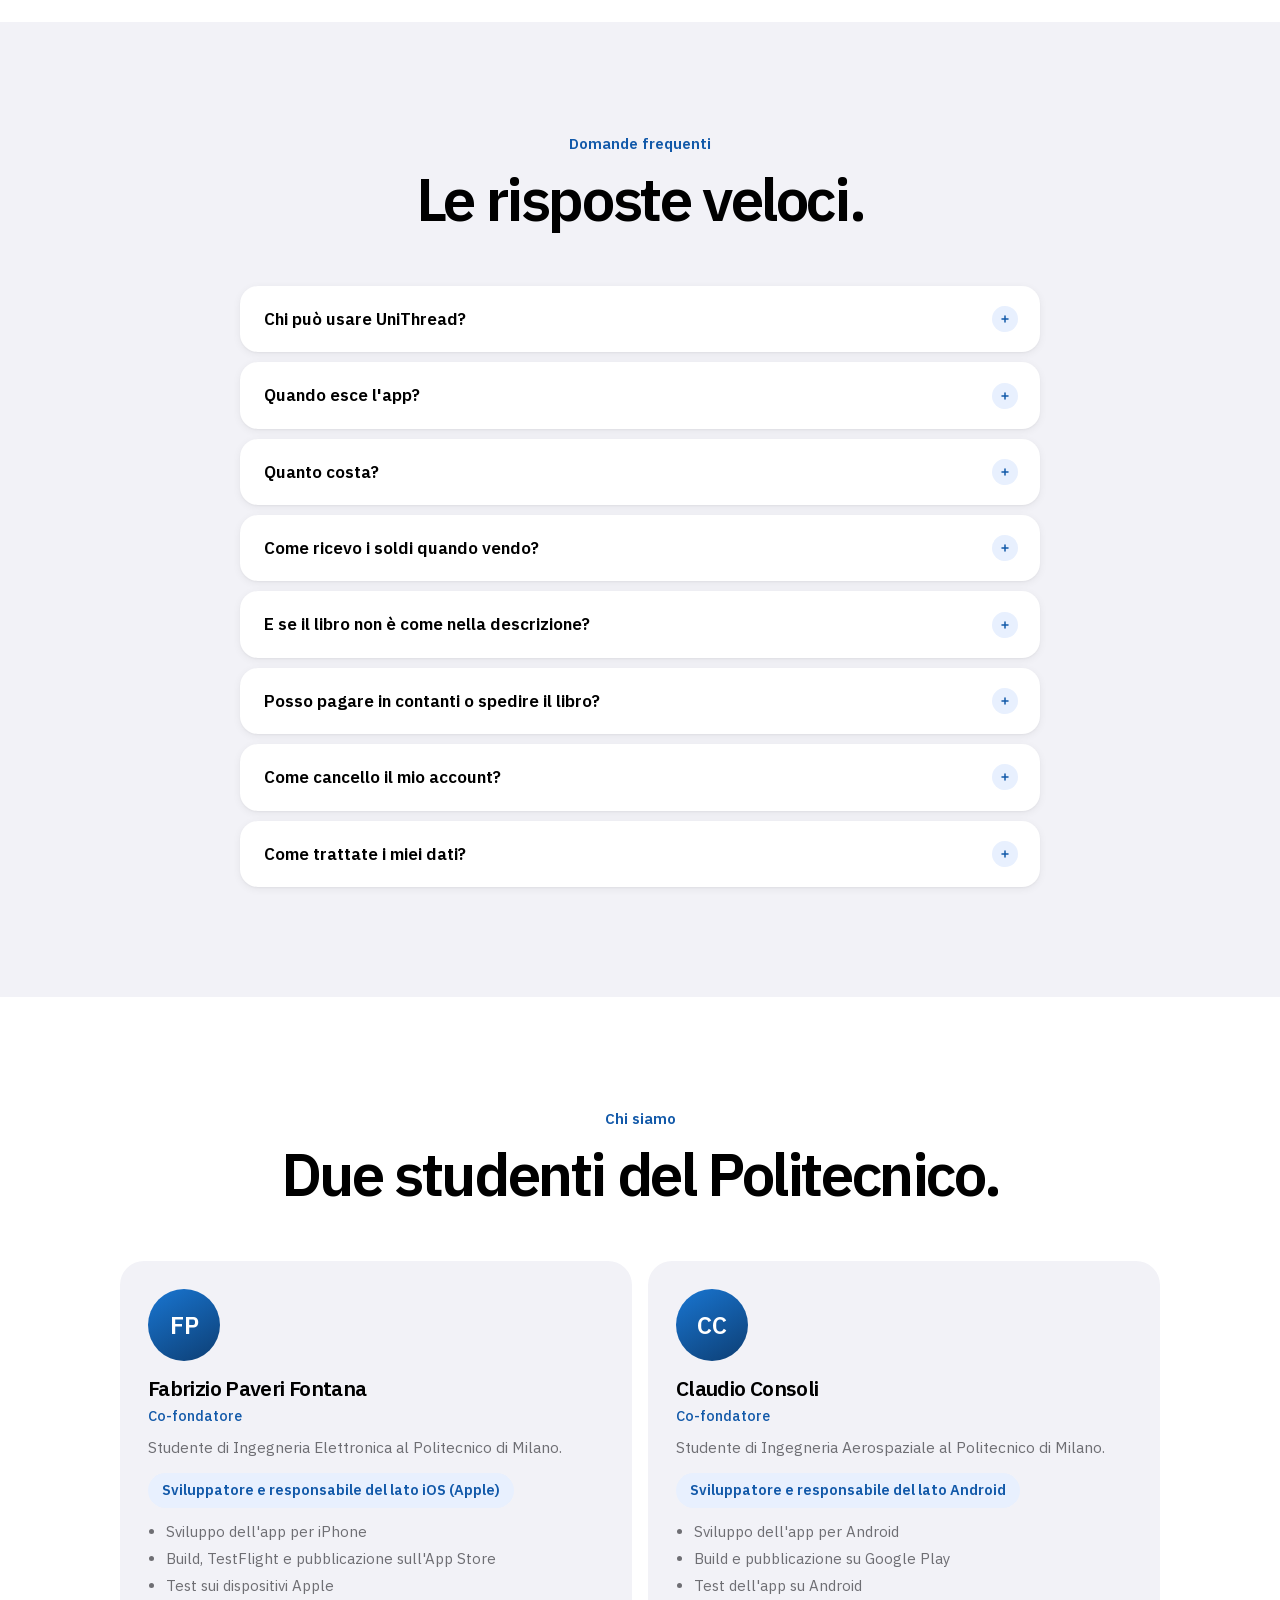
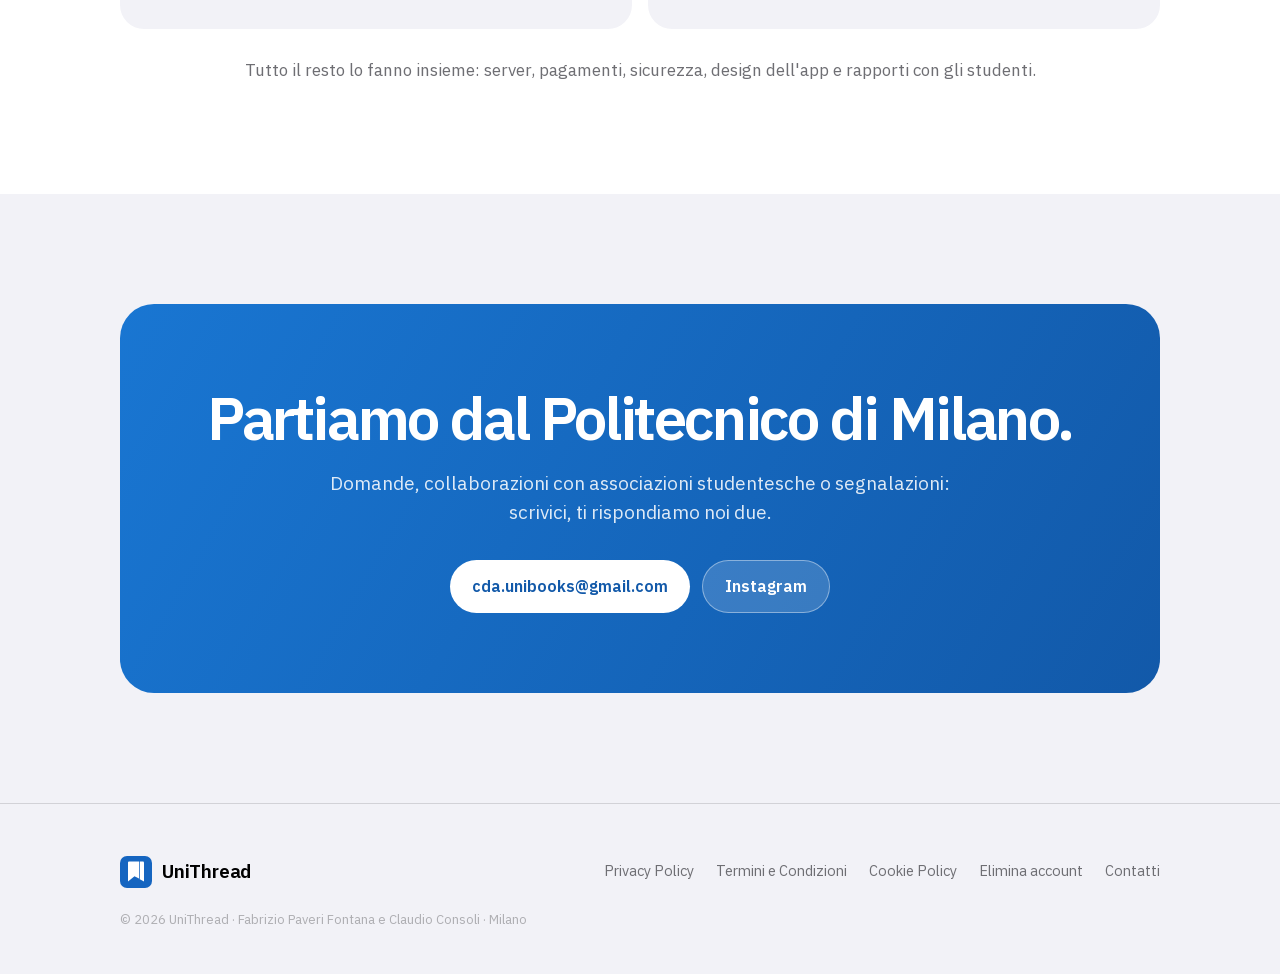
==== commit 53801c17: "Team: ruoli iOS e Android piu' dettagliati, tolta la frase sulla nascita Co-Authored-By: Claude Opus" ====
--- a/index.html
+++ b/index.html
@@ -413,11 +413,12 @@
 <!-- ============ TEAM ============ -->
 <section class="sez bianca" id="team">
   <div class="wrap">
-    <div class="sez-head rivela"><div class="kicker">Chi siamo</div><h2>Due studenti del Politecnico.</h2><p>Da matricola, Fabrizio si è ritrovato a comprare libri nuovi che avrebbe usato per un semestre e poi mai più. Da lì l'idea di uno spazio per passarsi i libri tra studenti dello stesso ateneo.</p></div>
+    <div class="sez-head rivela"><div class="kicker">Chi siamo</div><h2>Due studenti del Politecnico.</h2></div>
     <div class="team">
-      <div class="card rivela"><div class="avatar">FP</div><h3>Fabrizio Paveri Fontana</h3><div class="ruolo">Co-fondatore</div><p>Studente di Ingegneria Elettronica al Politecnico di Milano.</p><p class="area">Si occupa dell'app per iPhone (iOS).</p></div>
-      <div class="card rivela" style="--ritardo:.1s"><div class="avatar">CC</div><h3>Claudio Consoli</h3><div class="ruolo">Co-fondatore</div><p>Studente di Ingegneria Aerospaziale al Politecnico di Milano.</p><p class="area">Si occupa dell'app per Android.</p></div>
-    </div>
+      <div class="card rivela"><div class="avatar">FP</div><h3>Fabrizio Paveri Fontana</h3><div class="ruolo">Co-fondatore</div><p>Studente di Ingegneria Elettronica al Politecnico di Milano.</p><p class="area">Sviluppatore e responsabile del lato iOS (Apple)</p><ul class="compiti"><li>Sviluppo dell'app per iPhone</li><li>Build, TestFlight e pubblicazione sull'App Store</li><li>Test sui dispositivi Apple</li></ul></div>
+      <div class="card rivela" style="--ritardo:.1s"><div class="avatar">CC</div><h3>Claudio Consoli</h3><div class="ruolo">Co-fondatore</div><p>Studente di Ingegneria Aerospaziale al Politecnico di Milano.</p><p class="area">Sviluppatore e responsabile del lato Android</p><ul class="compiti"><li>Sviluppo dell'app per Android</li><li>Build e pubblicazione su Google Play</li><li>Test dell'app su Android</li></ul></div>
+    </div>
+    <p class="insieme rivela">Tutto il resto lo fanno insieme: server, pagamenti, sicurezza, design dell'app e rapporti con gli studenti.</p>
   </div>
 </section>
 
--- a/stile/home.css
+++ b/stile/home.css
@@ -347,6 +347,9 @@
 @media (max-width: 700px) { .team { grid-template-columns: 1fr; } }
 .avatar { width: 72px; height: 72px; border-radius: 50%; background: linear-gradient(150deg, #1976D2, #0D3E73); color: #fff; display: grid; place-items: center; font-weight: 600; font-size: 24px; margin-bottom: 16px; }
 .ruolo { color: var(--primary); font-size: 14.5px; font-weight: 500; margin-top: 4px; }
+.insieme { text-align: center; color: var(--text-2); font-size: 17px; margin-top: 28px; }
+.card ul.compiti { margin: 12px 0 0; padding-left: 18px; color: var(--text-2); font-size: 15px; }
+.card ul.compiti li { margin: 4px 0; }
 .card p.area { display: inline-flex; align-items: center; gap: 8px; margin-top: 14px; background: var(--tinta-blu); color: var(--primary); font-weight: 600; font-size: 14.5px; padding: 6px 14px; border-radius: 999px; }
 
 .chiusura { background: linear-gradient(120deg, #1976D2, #1259A9, #0D3E73, #1259A9); background-size: 300% 300%; animation: sfuma 12s ease infinite; color: #fff; border-radius: 34px; padding: 80px 40px; text-align: center; }
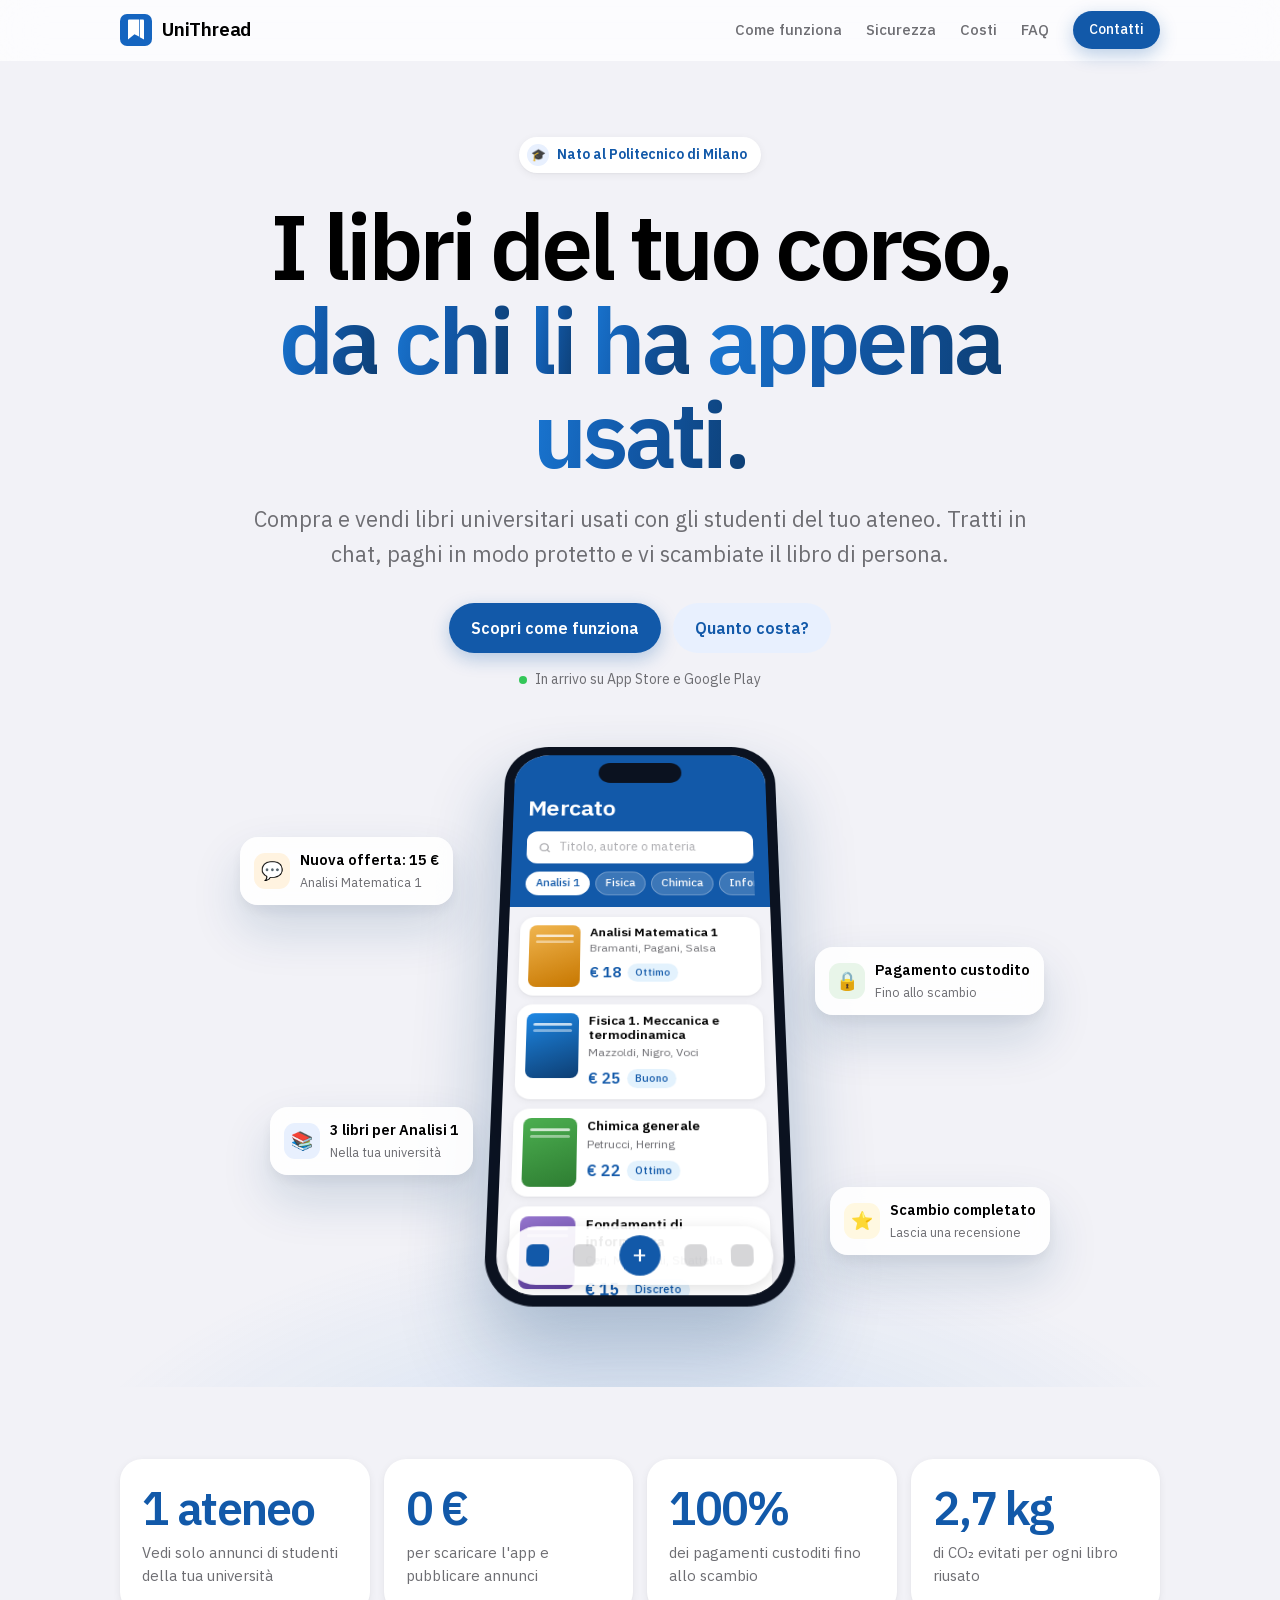
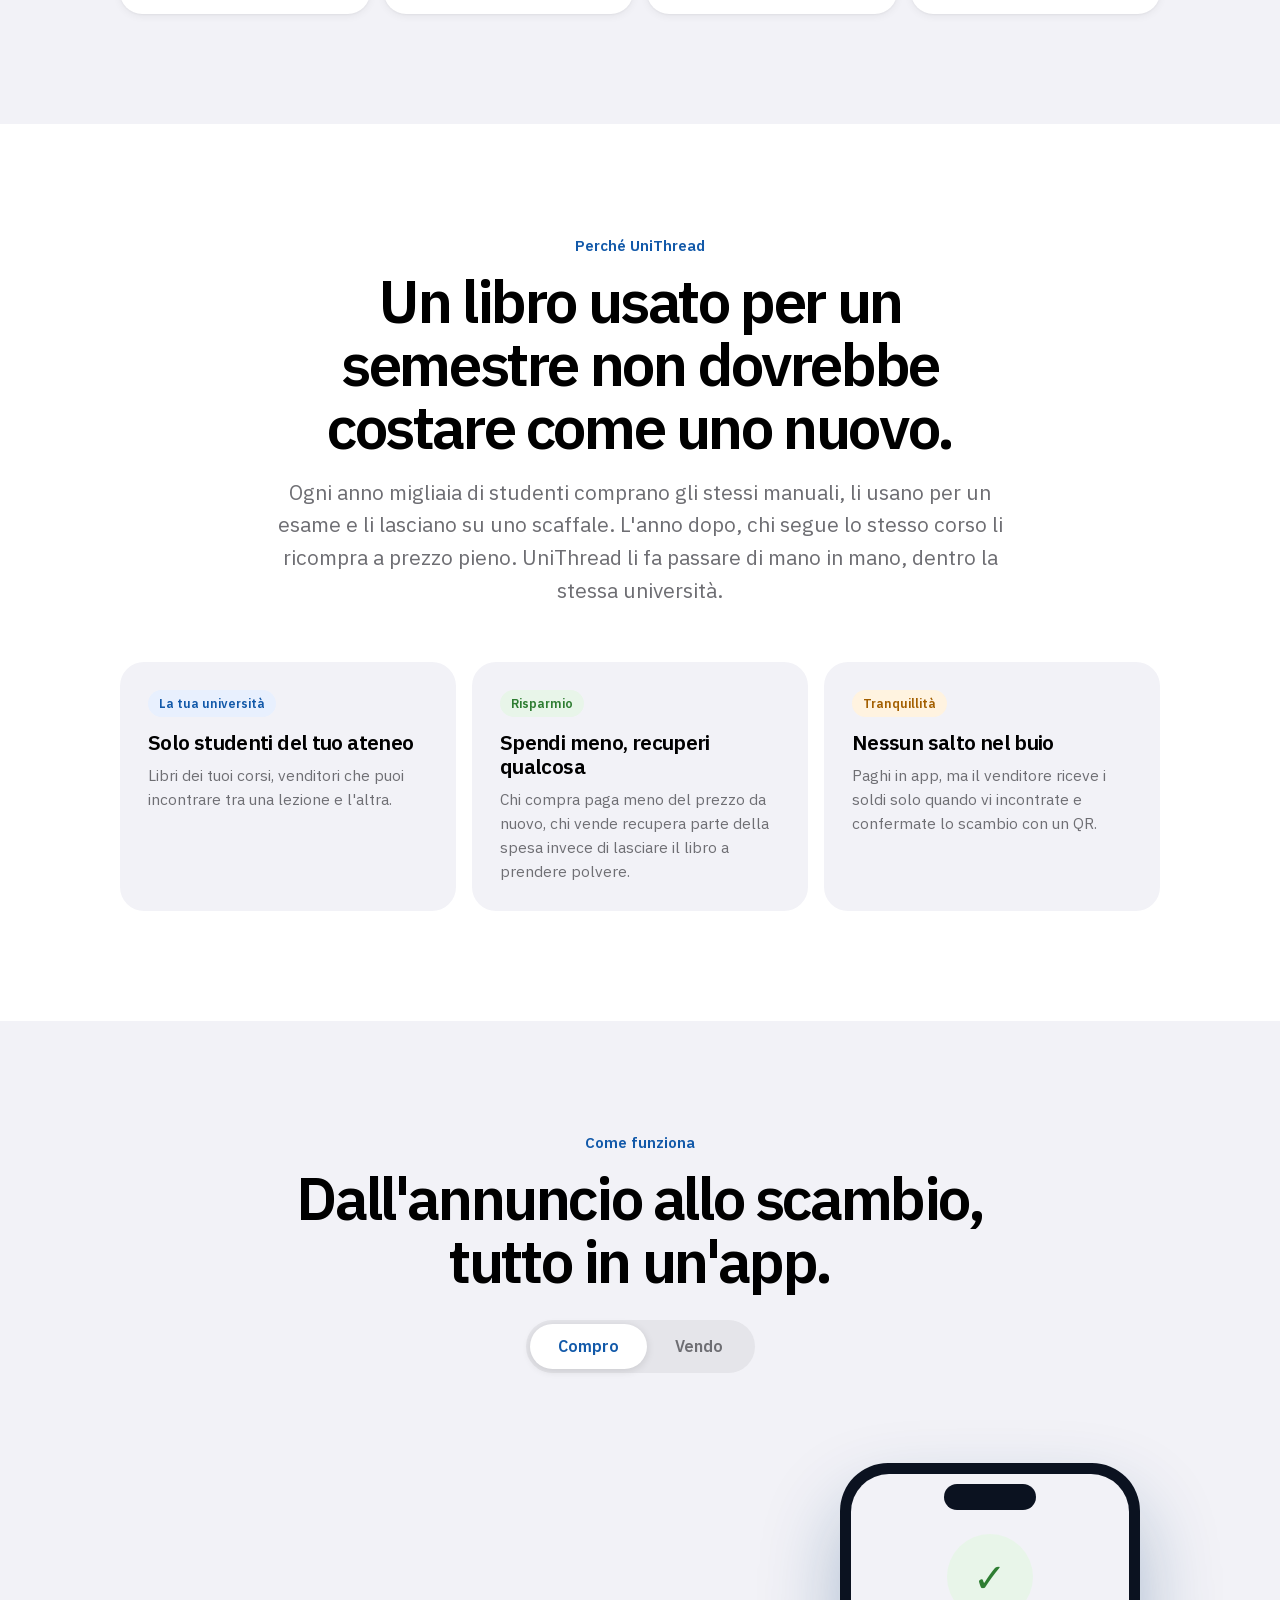
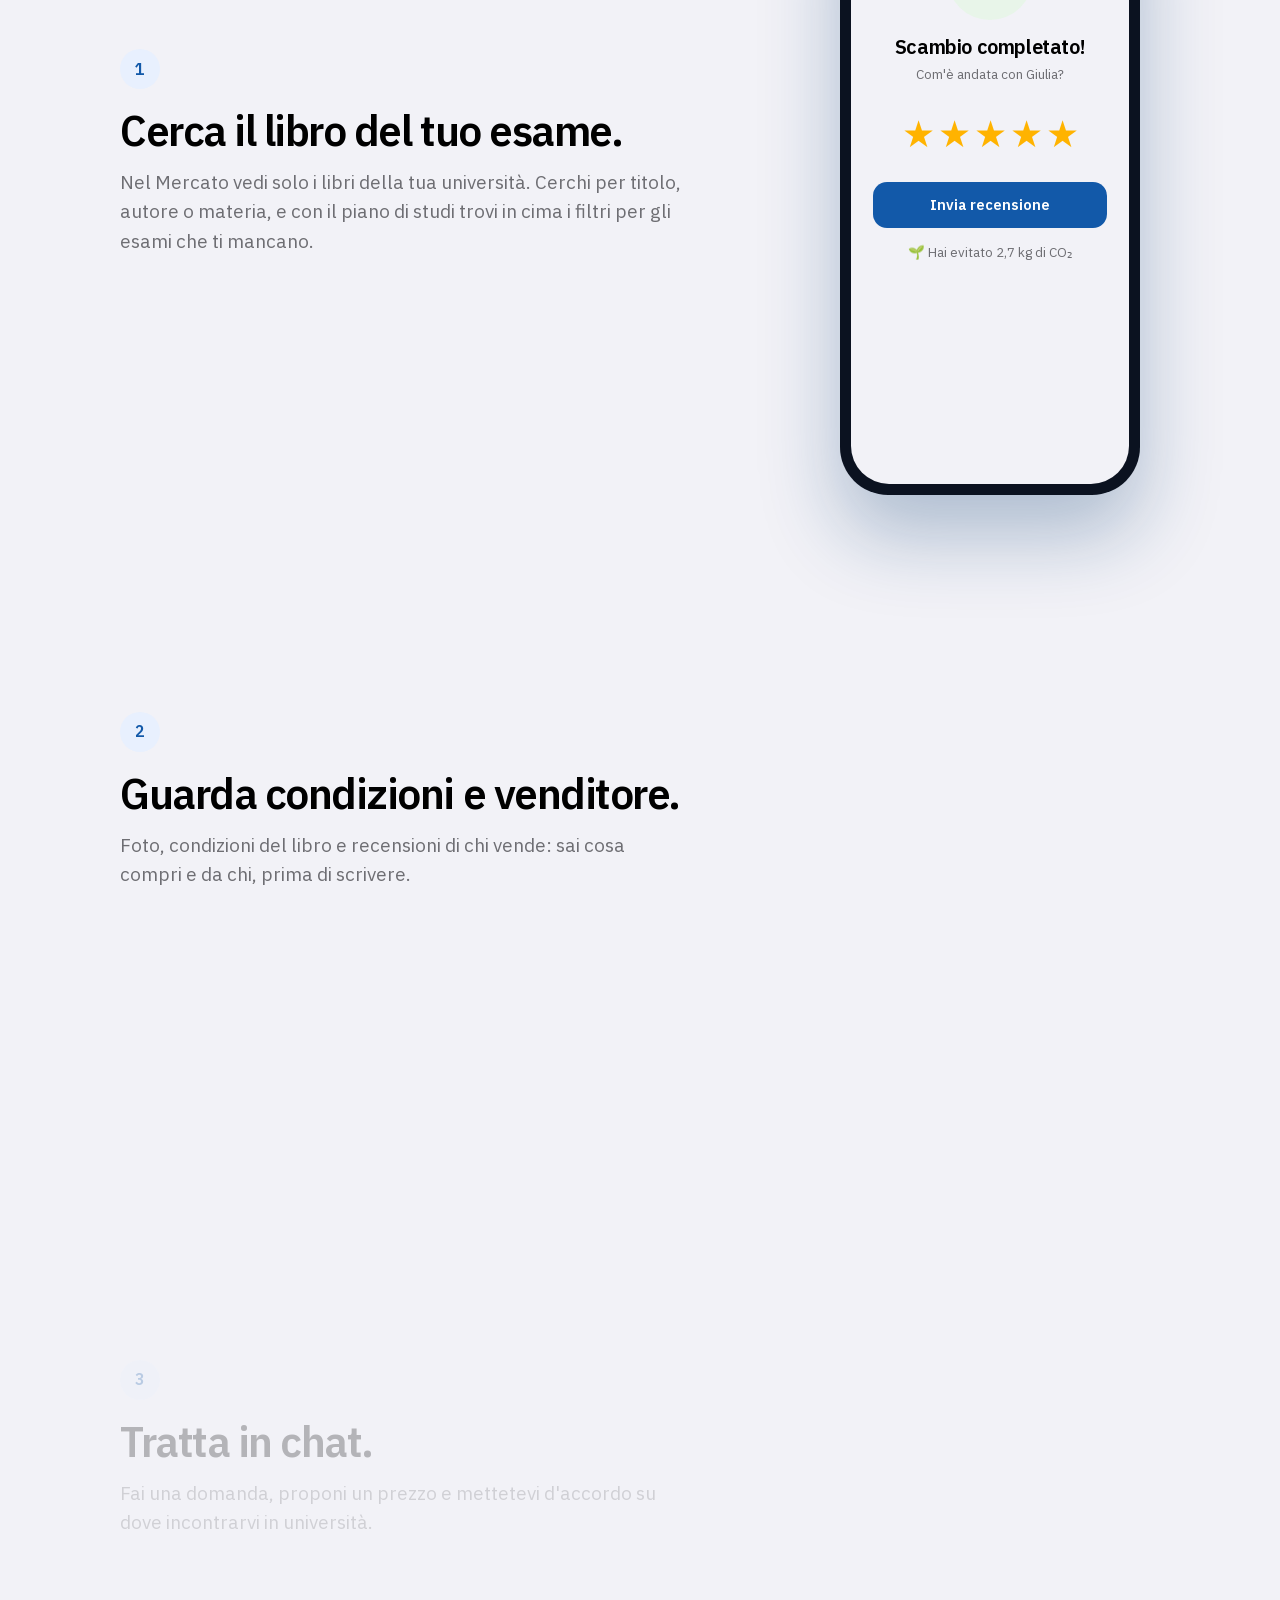
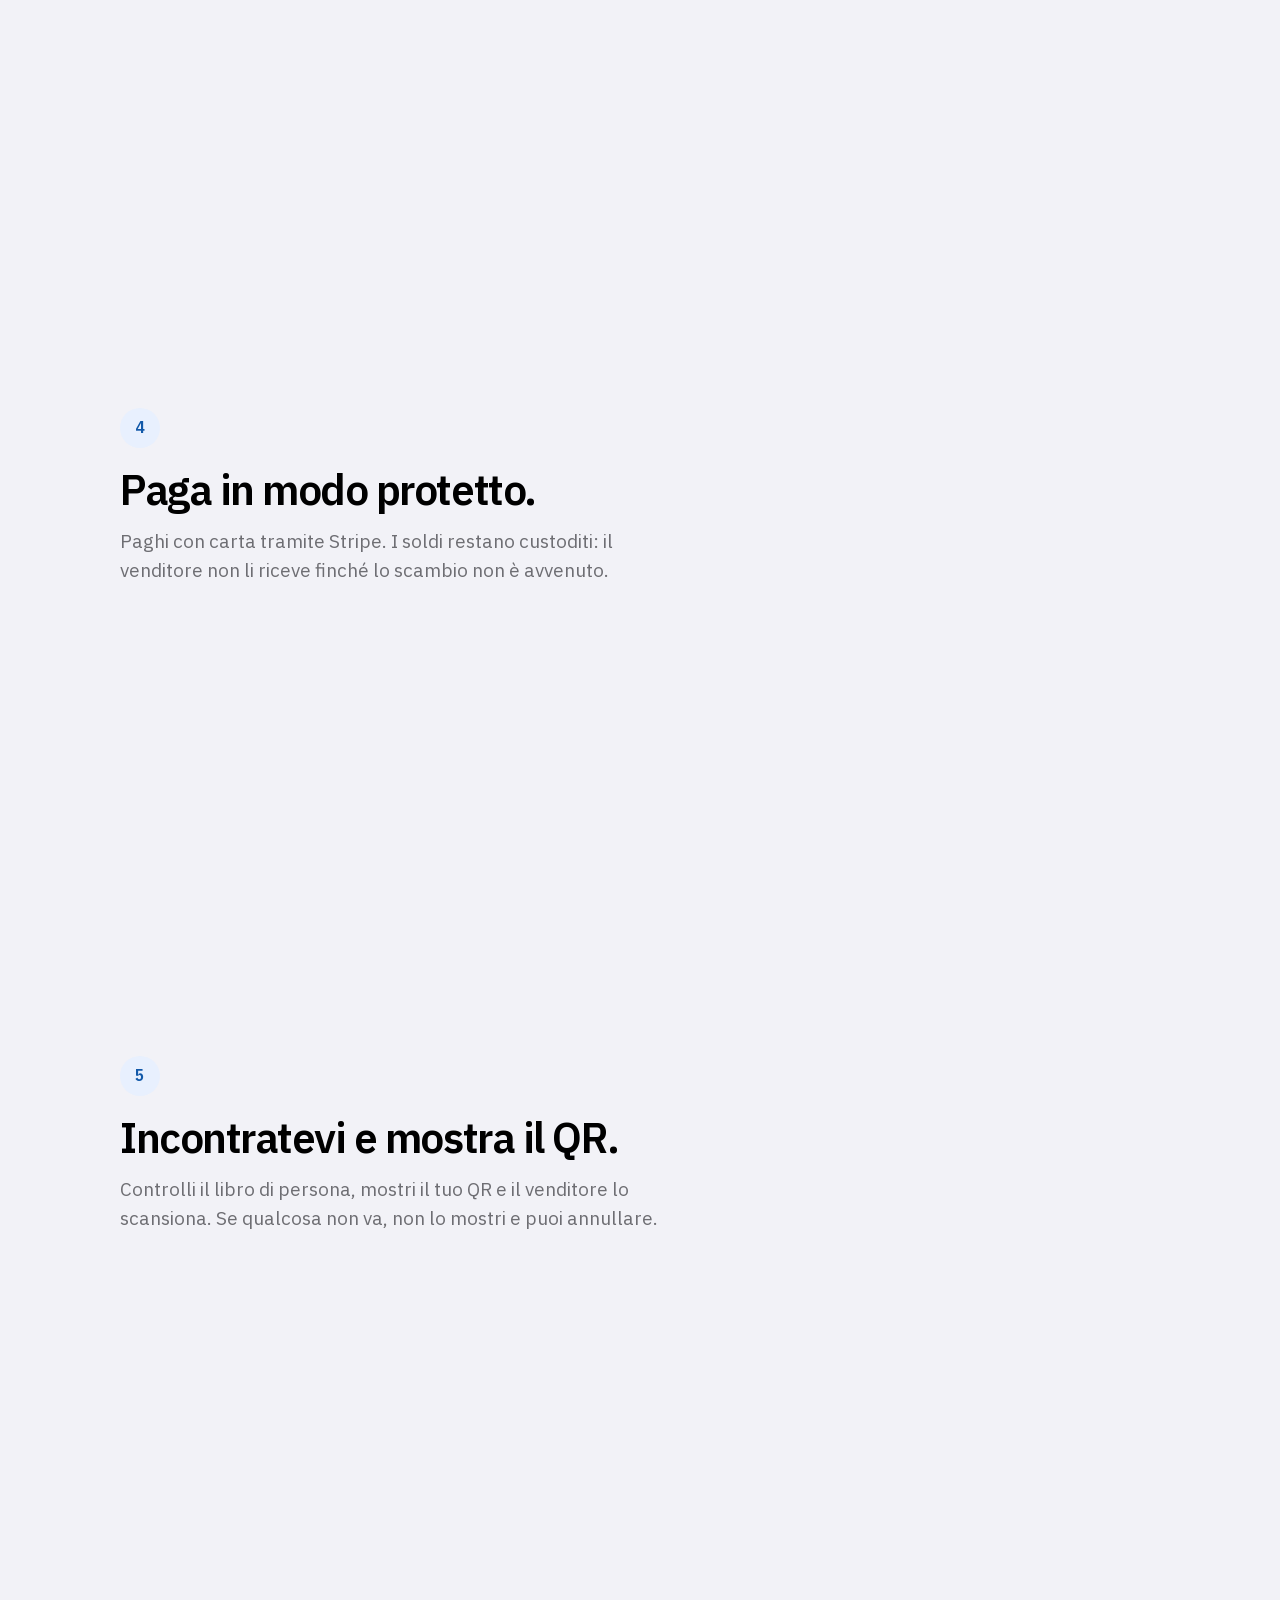
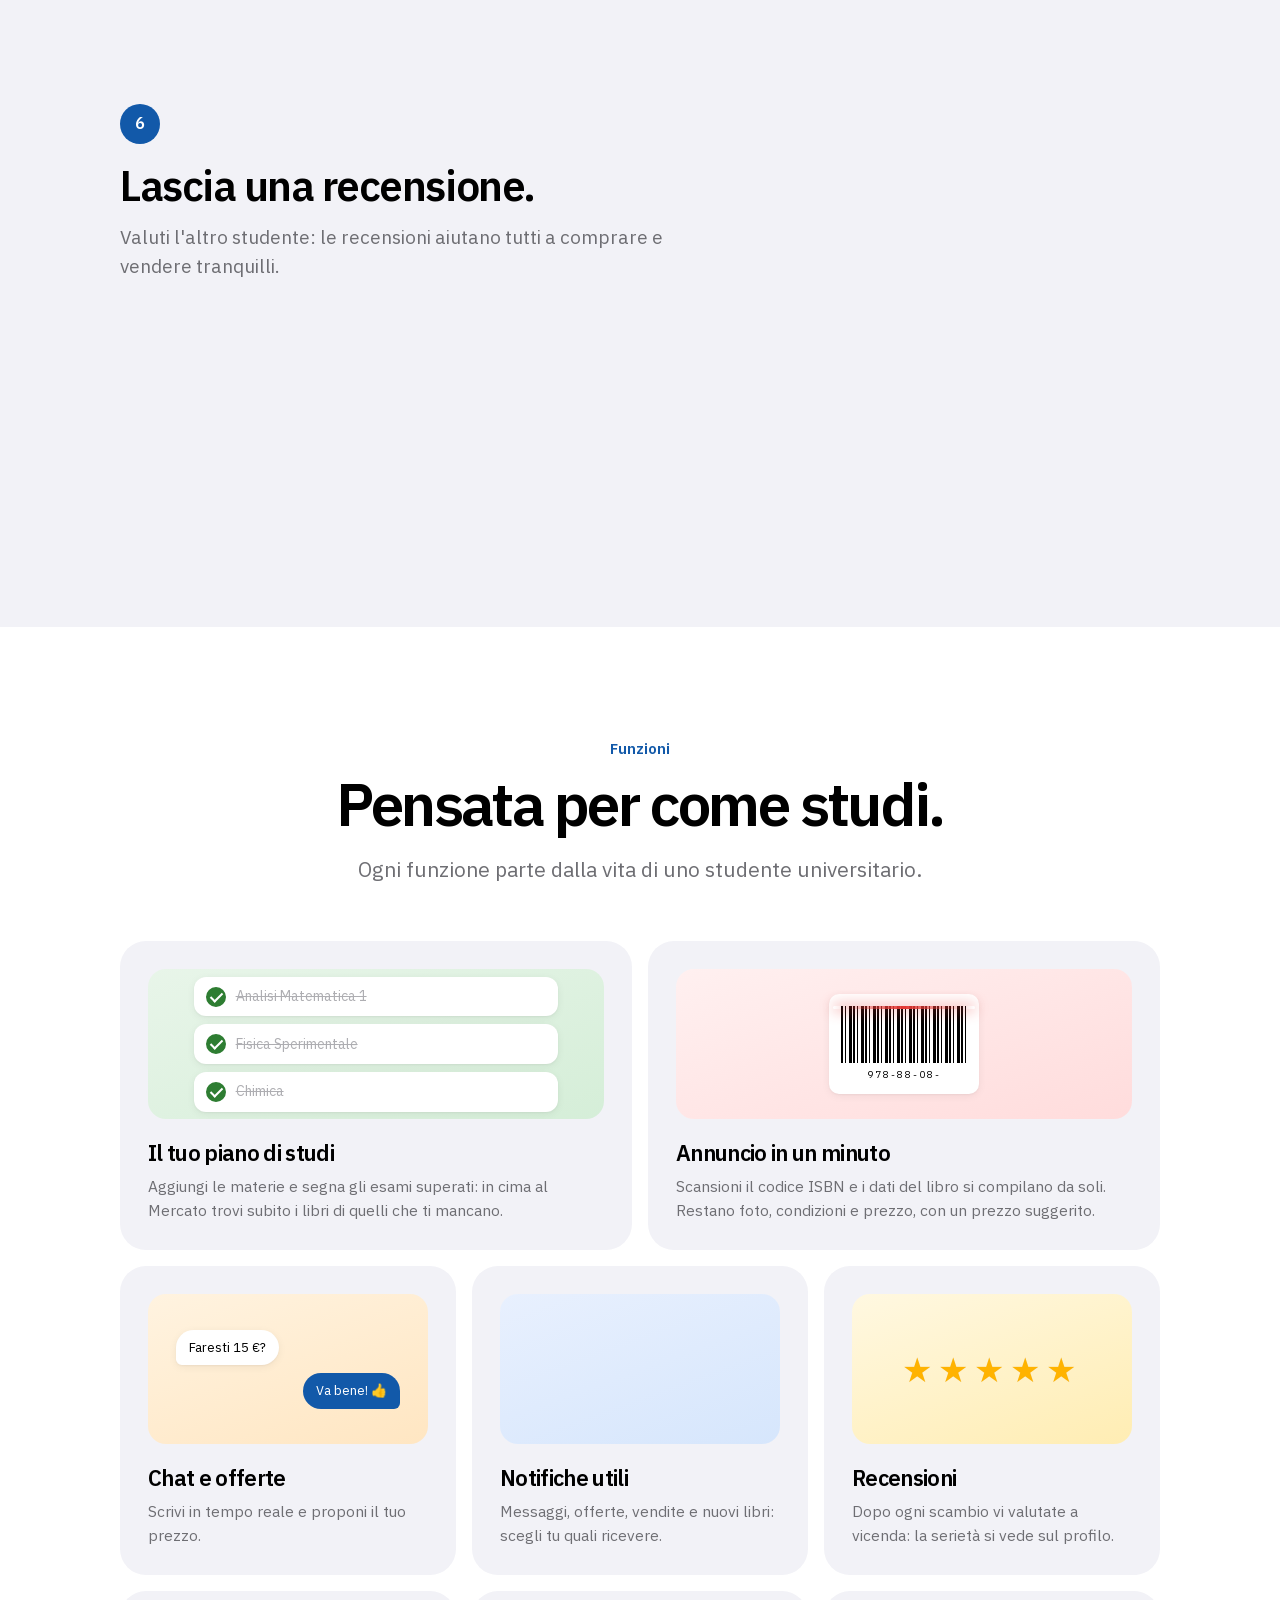
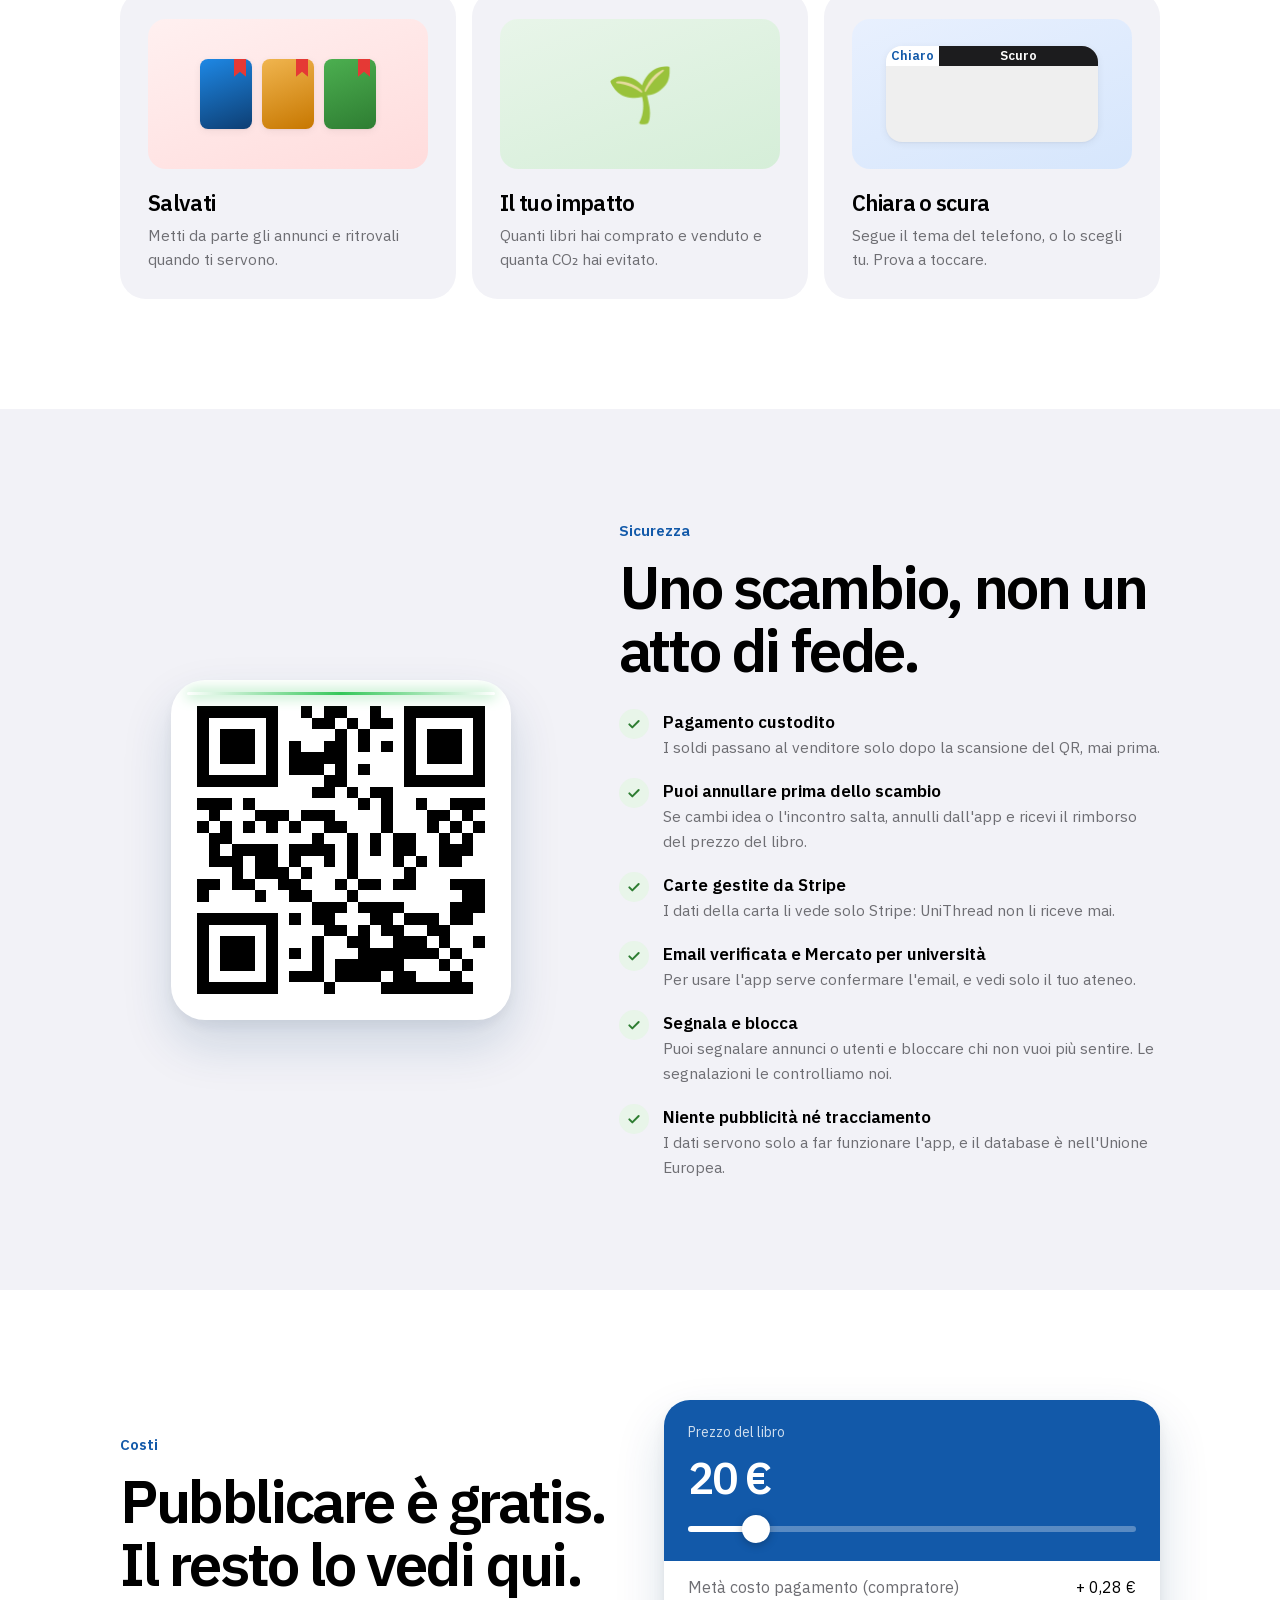
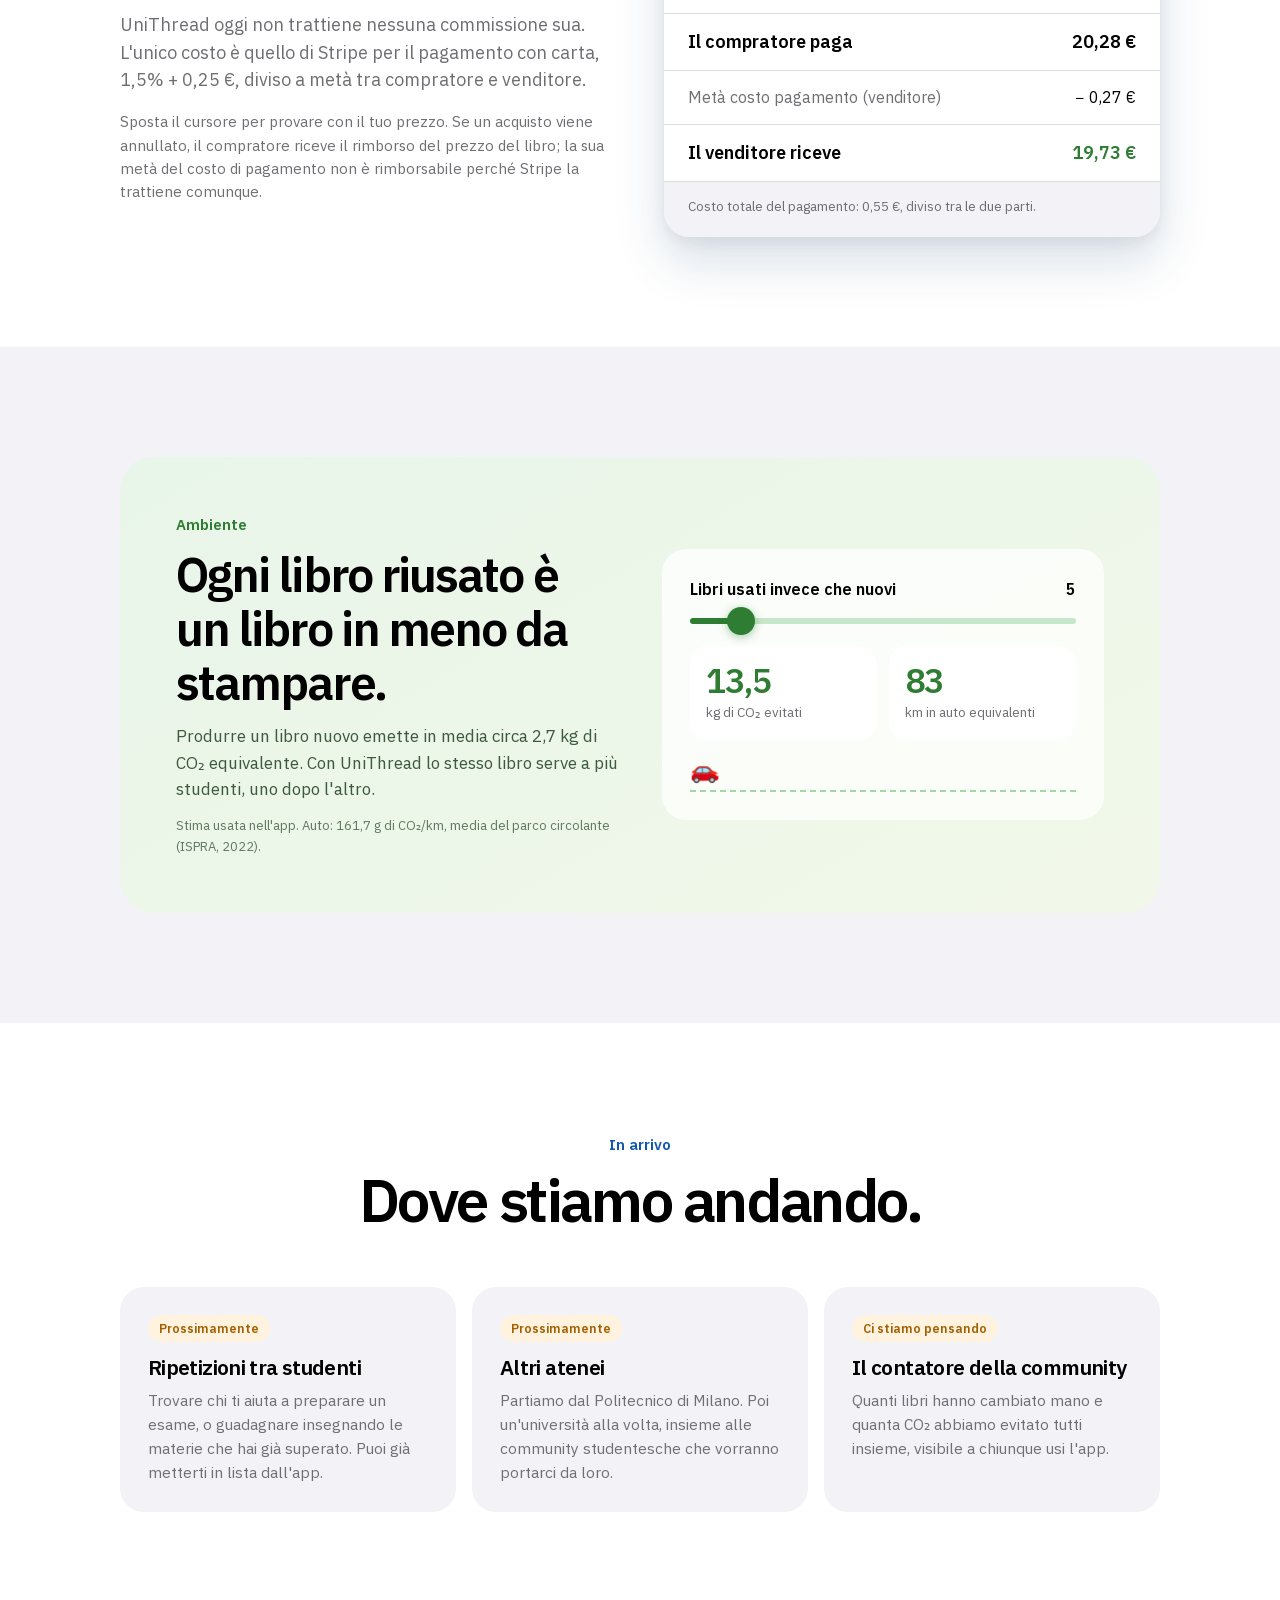
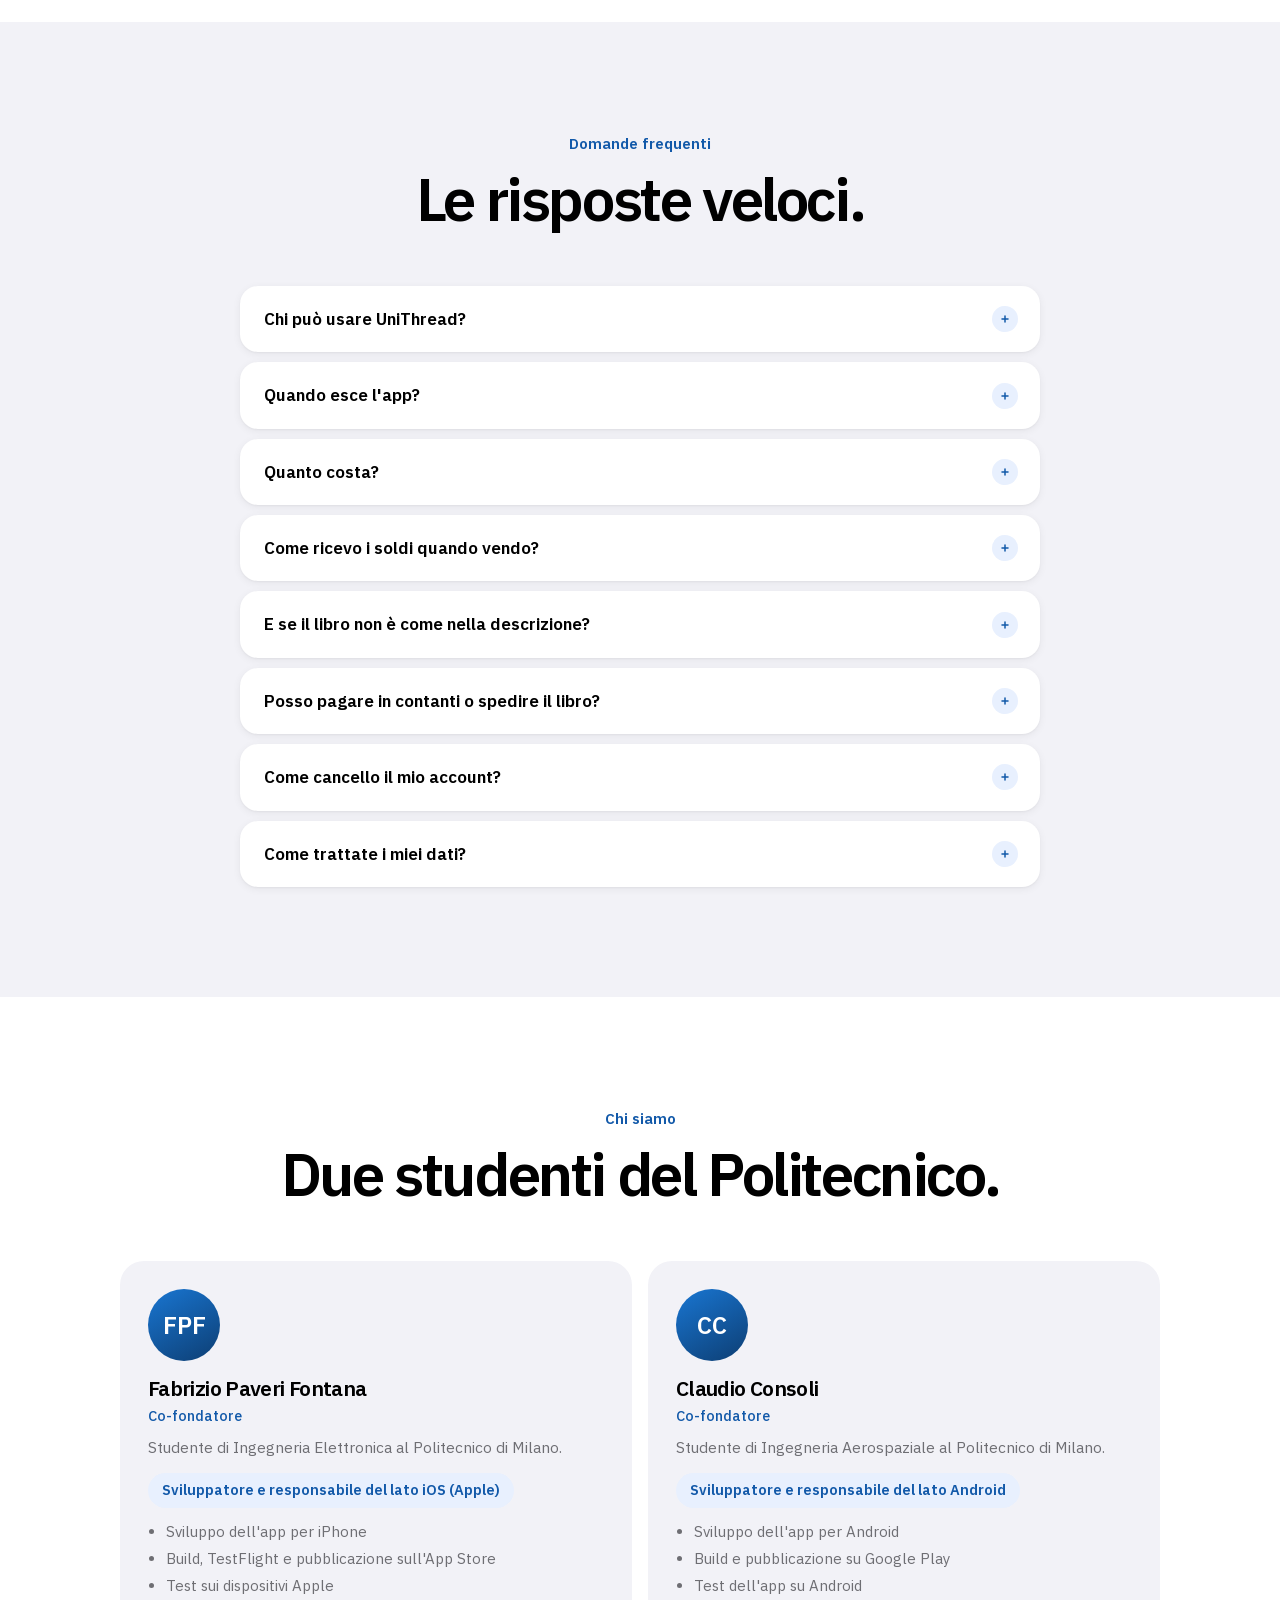
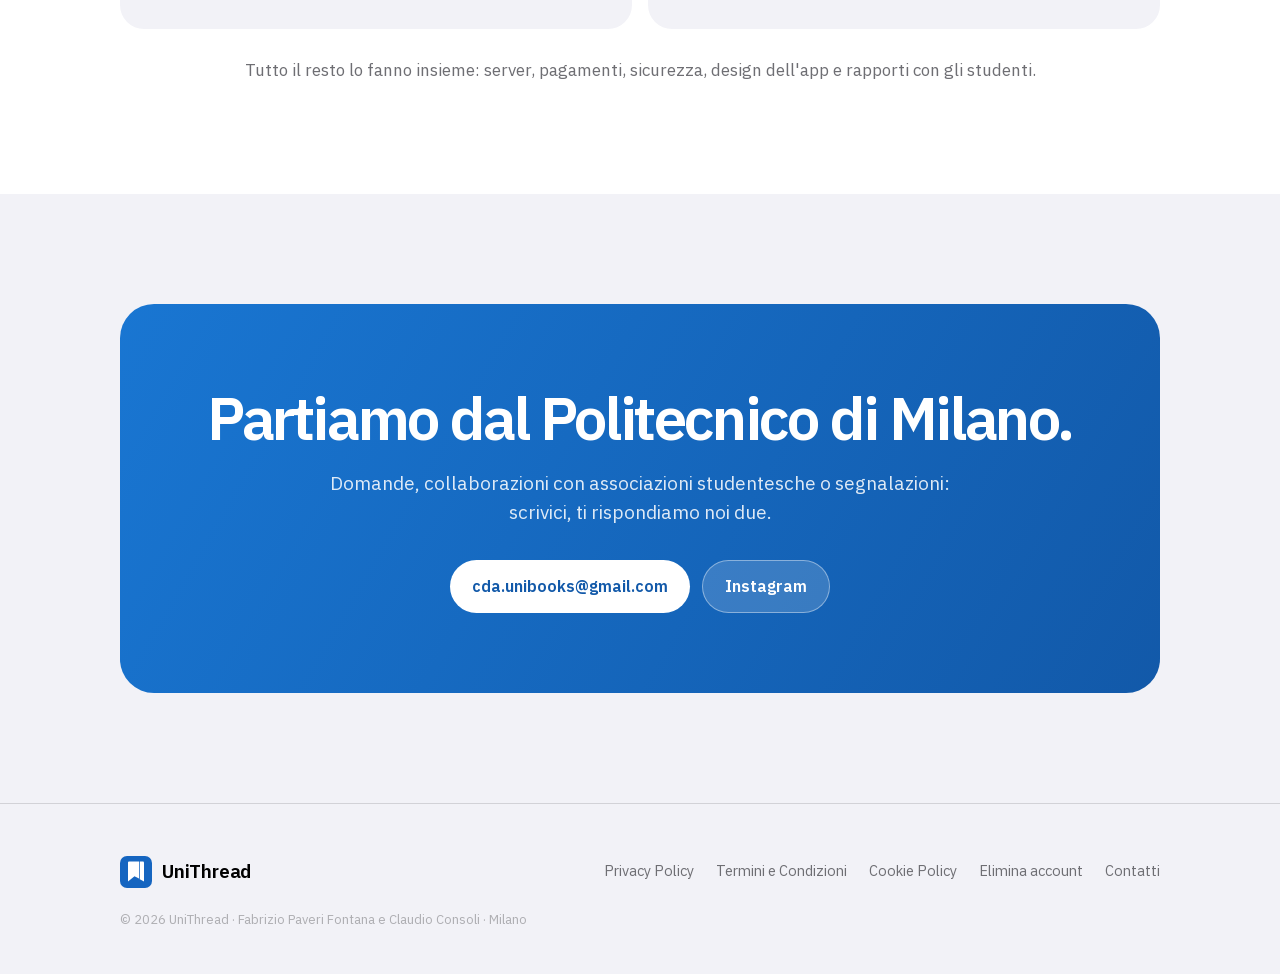
==== commit 3e81addb: "Sito: iniziali FPF nella scheda di Fabrizio Co-Authored-By: Claude Opus 5.5 (1M context) <noreply@an" ====
--- a/index.html
+++ b/index.html
@@ -11,9 +11,9 @@
 <meta property="og:type" content="website">
 <meta property="og:url" content="https://unithread.it/">
 <link rel="icon" href="data:image/svg+xml,%3Csvg xmlns='http://www.w3.org/2000/svg' viewBox='0 0 64 64'%3E%3Crect width='64' height='64' rx='14' fill='%231565C0'/%3E%3Cpath d='M16 13a2 2 0 0 1 2-2h20v34l-9-4.6L16 51z' fill='%23fff'/%3E%3Cpath d='M39.5 11H46a2 2 0 0 1 2 2v38l-8.5-4.4z' fill='%23fff'/%3E%3C/svg%3E">
-<link href="fonts/fonts.css" rel="stylesheet">
-<link href="stile/sito.css" rel="stylesheet">
-<link href="stile/home.css" rel="stylesheet">
+<link href="fonts/fonts.css?v=2" rel="stylesheet">
+<link href="stile/sito.css?v=2" rel="stylesheet">
+<link href="stile/home.css?v=2" rel="stylesheet">
 </head>
 <body>
 
@@ -415,7 +415,7 @@
   <div class="wrap">
     <div class="sez-head rivela"><div class="kicker">Chi siamo</div><h2>Due studenti del Politecnico.</h2></div>
     <div class="team">
-      <div class="card rivela"><div class="avatar">FP</div><h3>Fabrizio Paveri Fontana</h3><div class="ruolo">Co-fondatore</div><p>Studente di Ingegneria Elettronica al Politecnico di Milano.</p><p class="area">Sviluppatore e responsabile del lato iOS (Apple)</p><ul class="compiti"><li>Sviluppo dell'app per iPhone</li><li>Build, TestFlight e pubblicazione sull'App Store</li><li>Test sui dispositivi Apple</li></ul></div>
+      <div class="card rivela"><div class="avatar">FPF</div><h3>Fabrizio Paveri Fontana</h3><div class="ruolo">Co-fondatore</div><p>Studente di Ingegneria Elettronica al Politecnico di Milano.</p><p class="area">Sviluppatore e responsabile del lato iOS (Apple)</p><ul class="compiti"><li>Sviluppo dell'app per iPhone</li><li>Build, TestFlight e pubblicazione sull'App Store</li><li>Test sui dispositivi Apple</li></ul></div>
       <div class="card rivela" style="--ritardo:.1s"><div class="avatar">CC</div><h3>Claudio Consoli</h3><div class="ruolo">Co-fondatore</div><p>Studente di Ingegneria Aerospaziale al Politecnico di Milano.</p><p class="area">Sviluppatore e responsabile del lato Android</p><ul class="compiti"><li>Sviluppo dell'app per Android</li><li>Build e pubblicazione su Google Play</li><li>Test dell'app su Android</li></ul></div>
     </div>
     <p class="insieme rivela">Tutto il resto lo fanno insieme: server, pagamenti, sicurezza, design dell'app e rapporti con gli studenti.</p>
@@ -455,7 +455,7 @@
   </div>
 </footer>
 
-<script src="stile/sito.js"></script>
-<script src="stile/home.js"></script>
+<script src="stile/sito.js?v=2"></script>
+<script src="stile/home.js?v=2"></script>
 </body>
 </html>
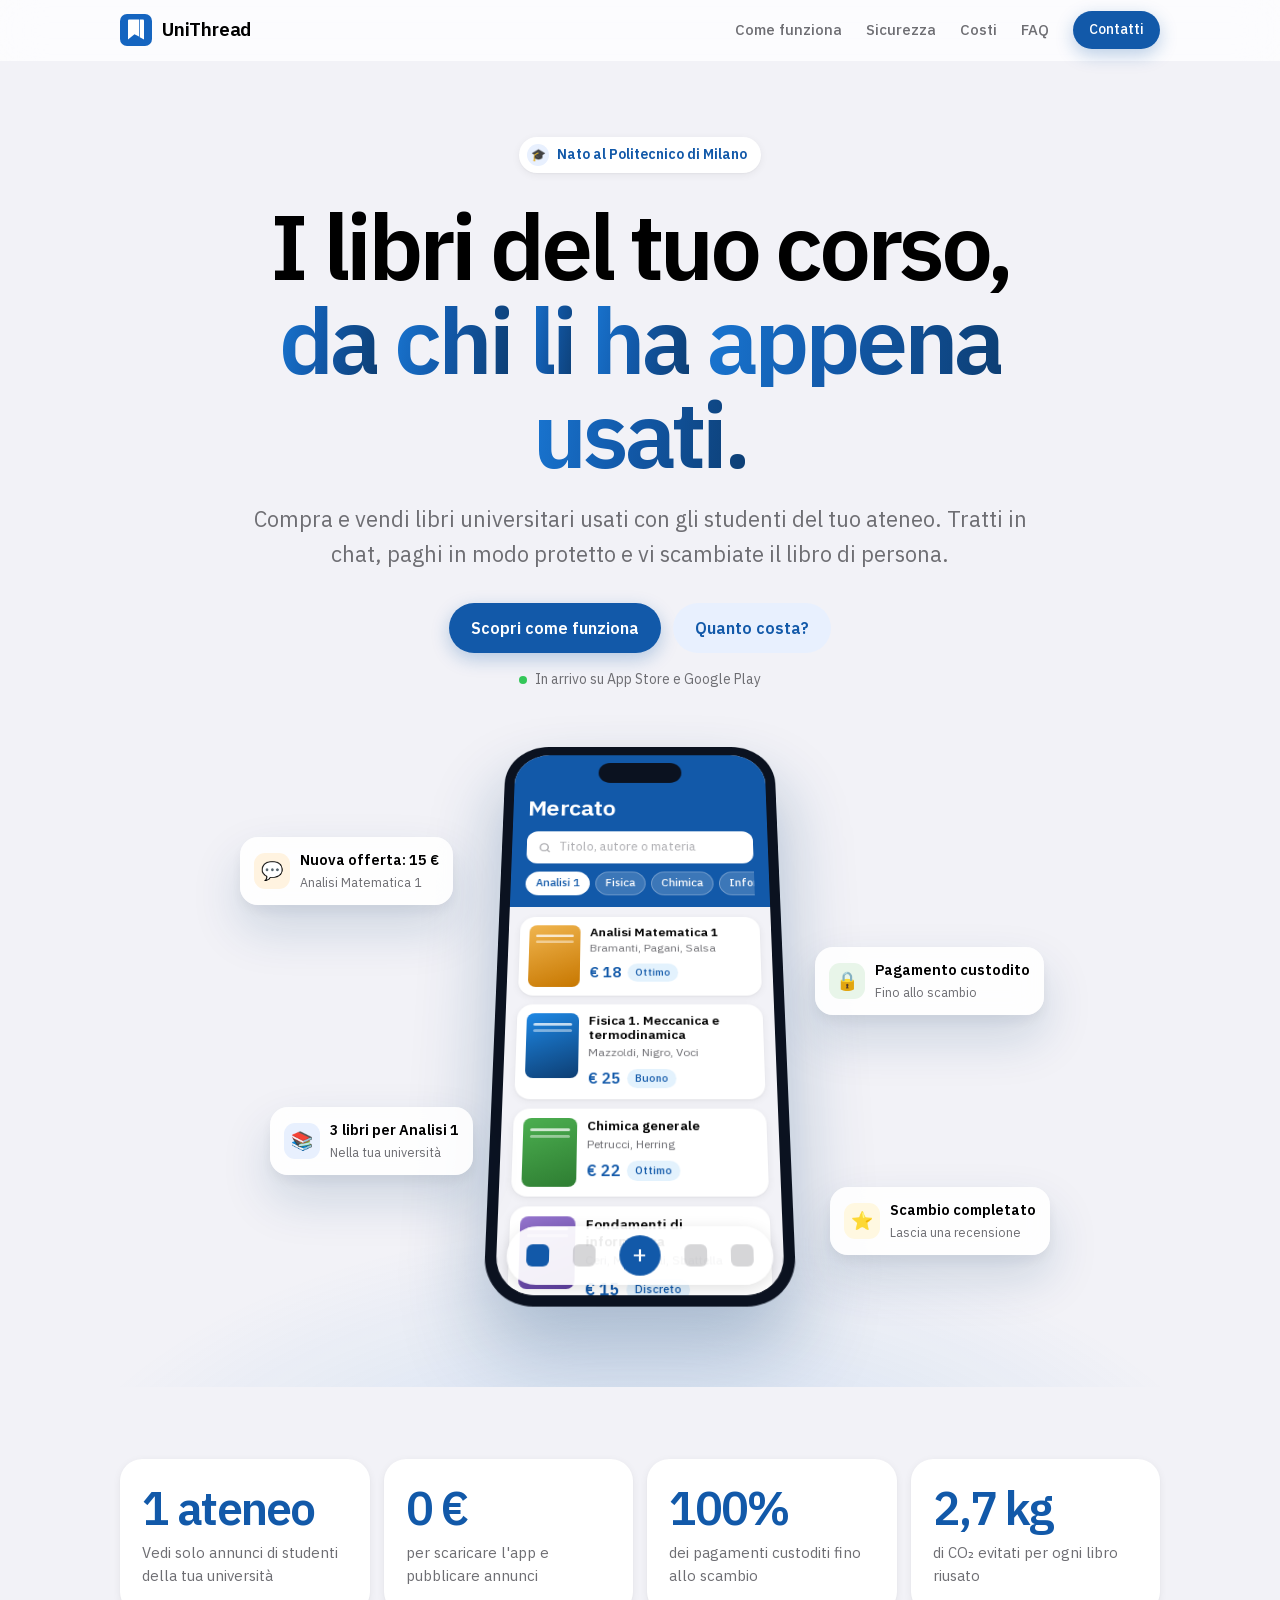
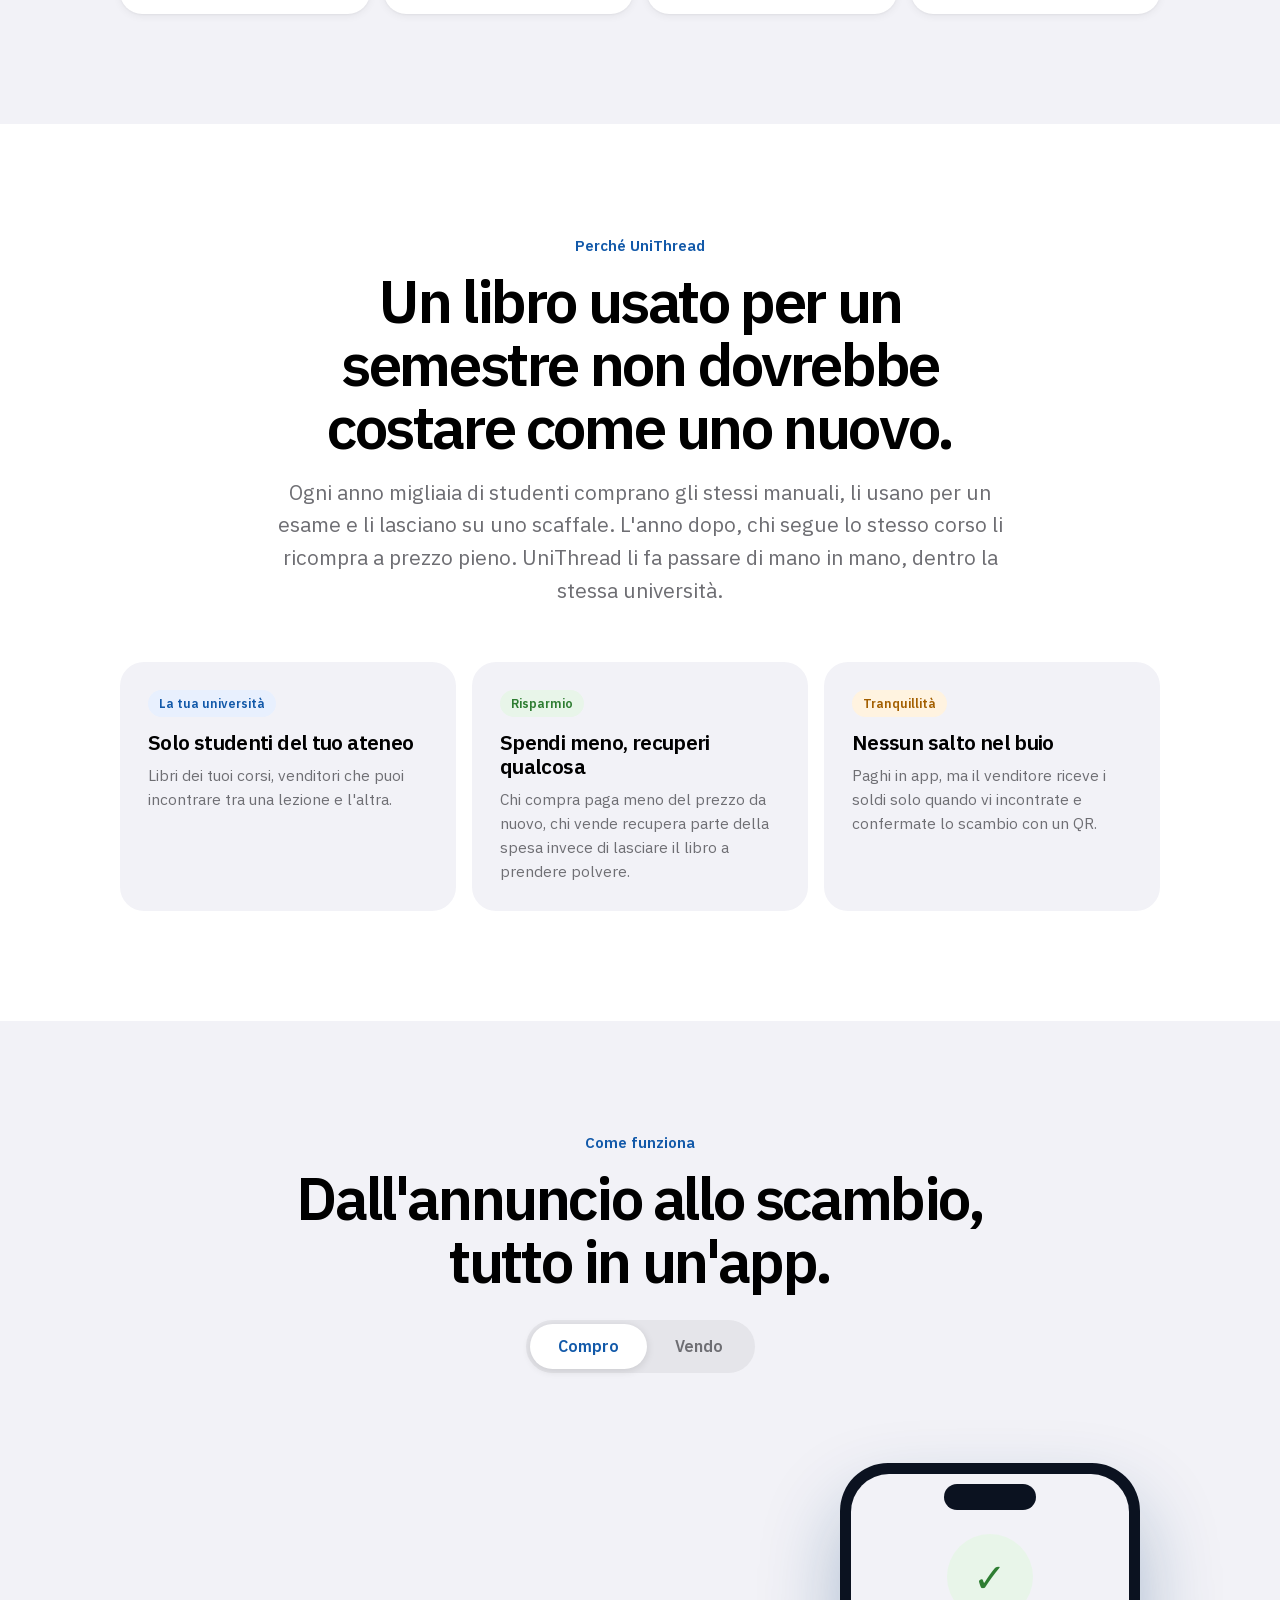
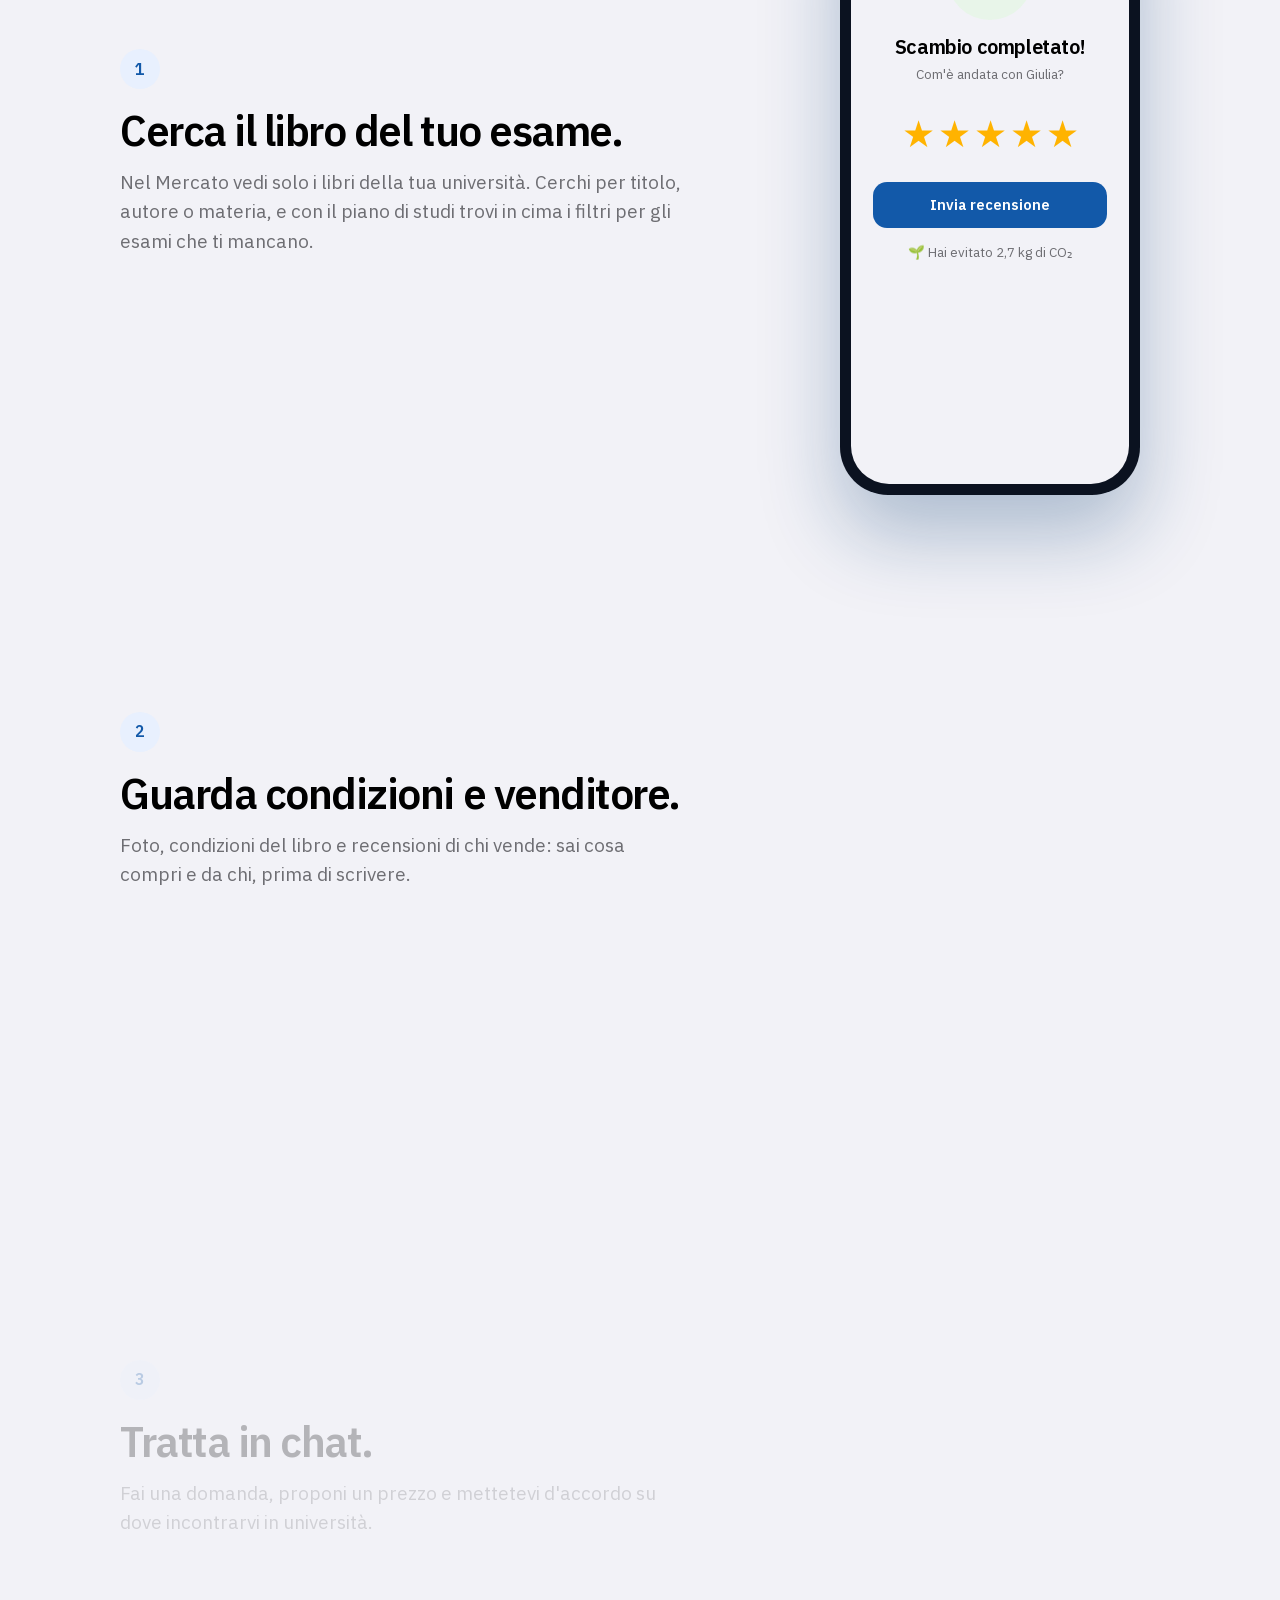
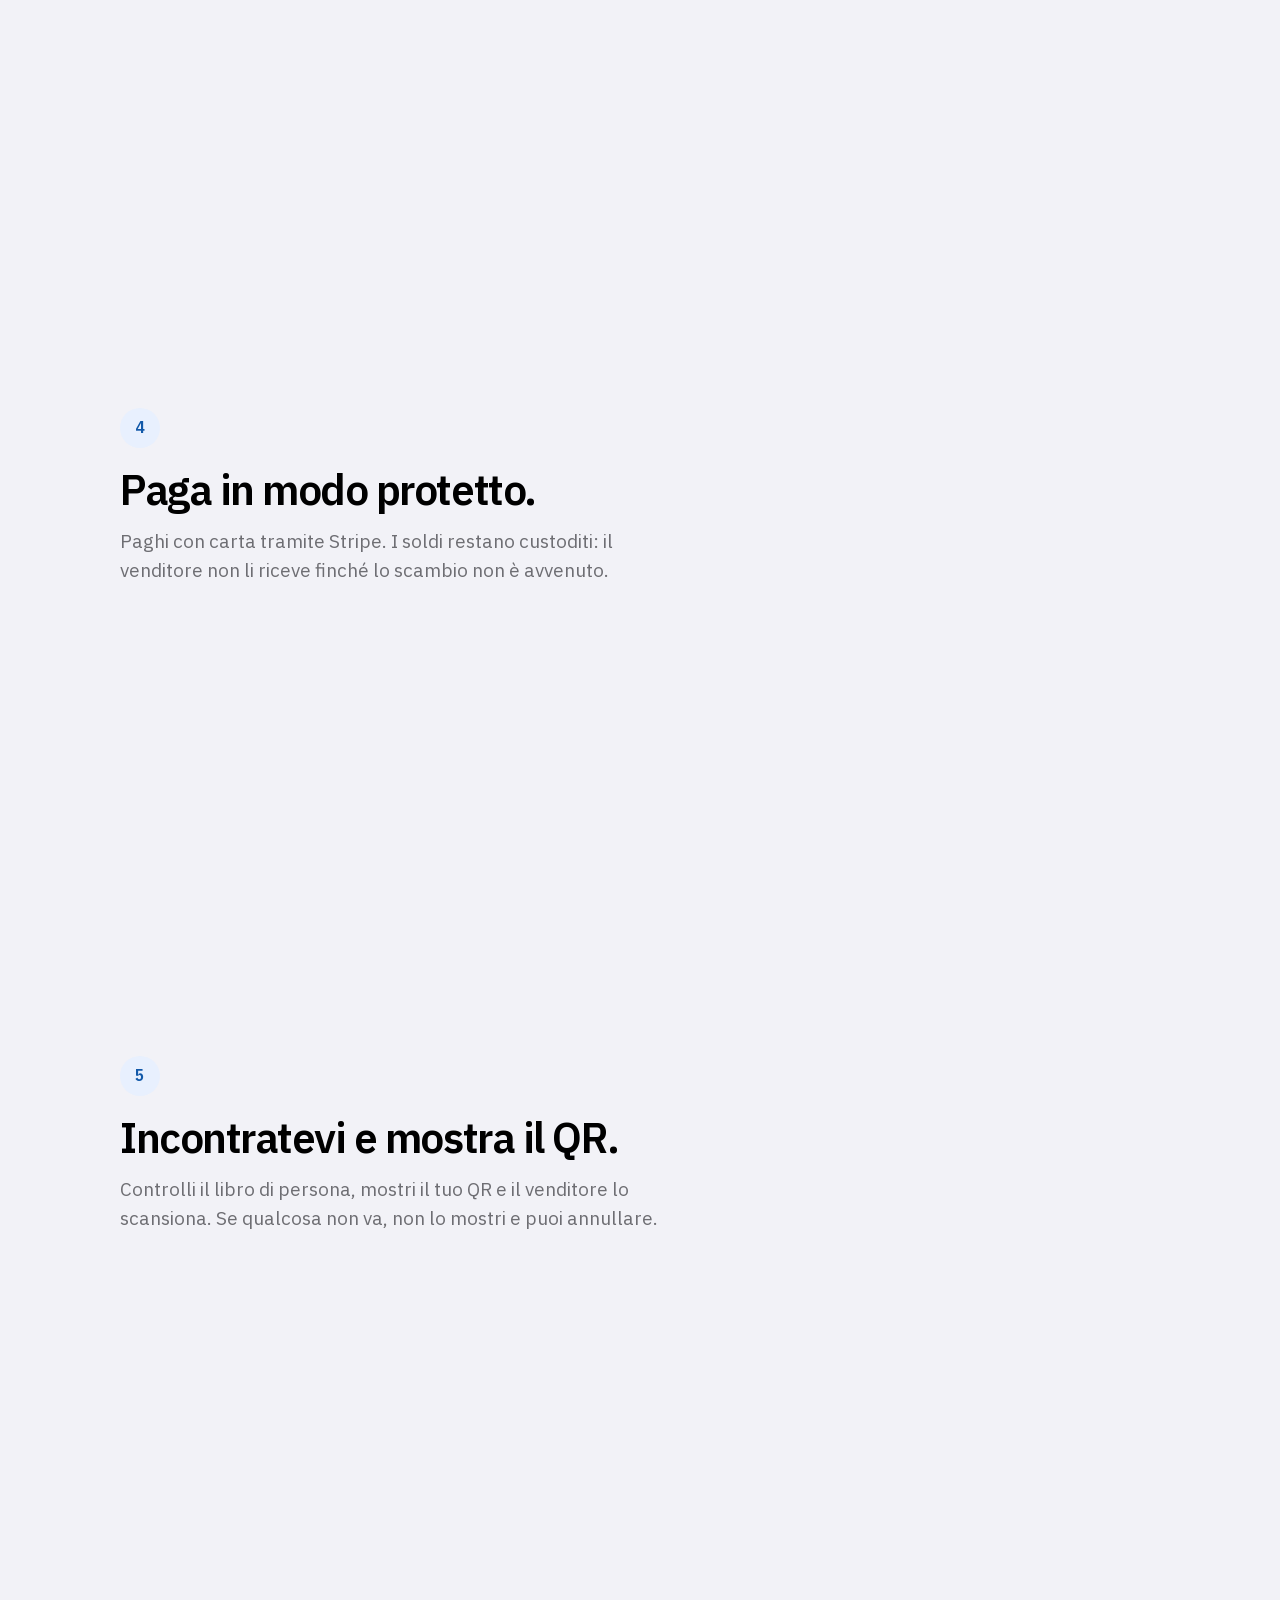
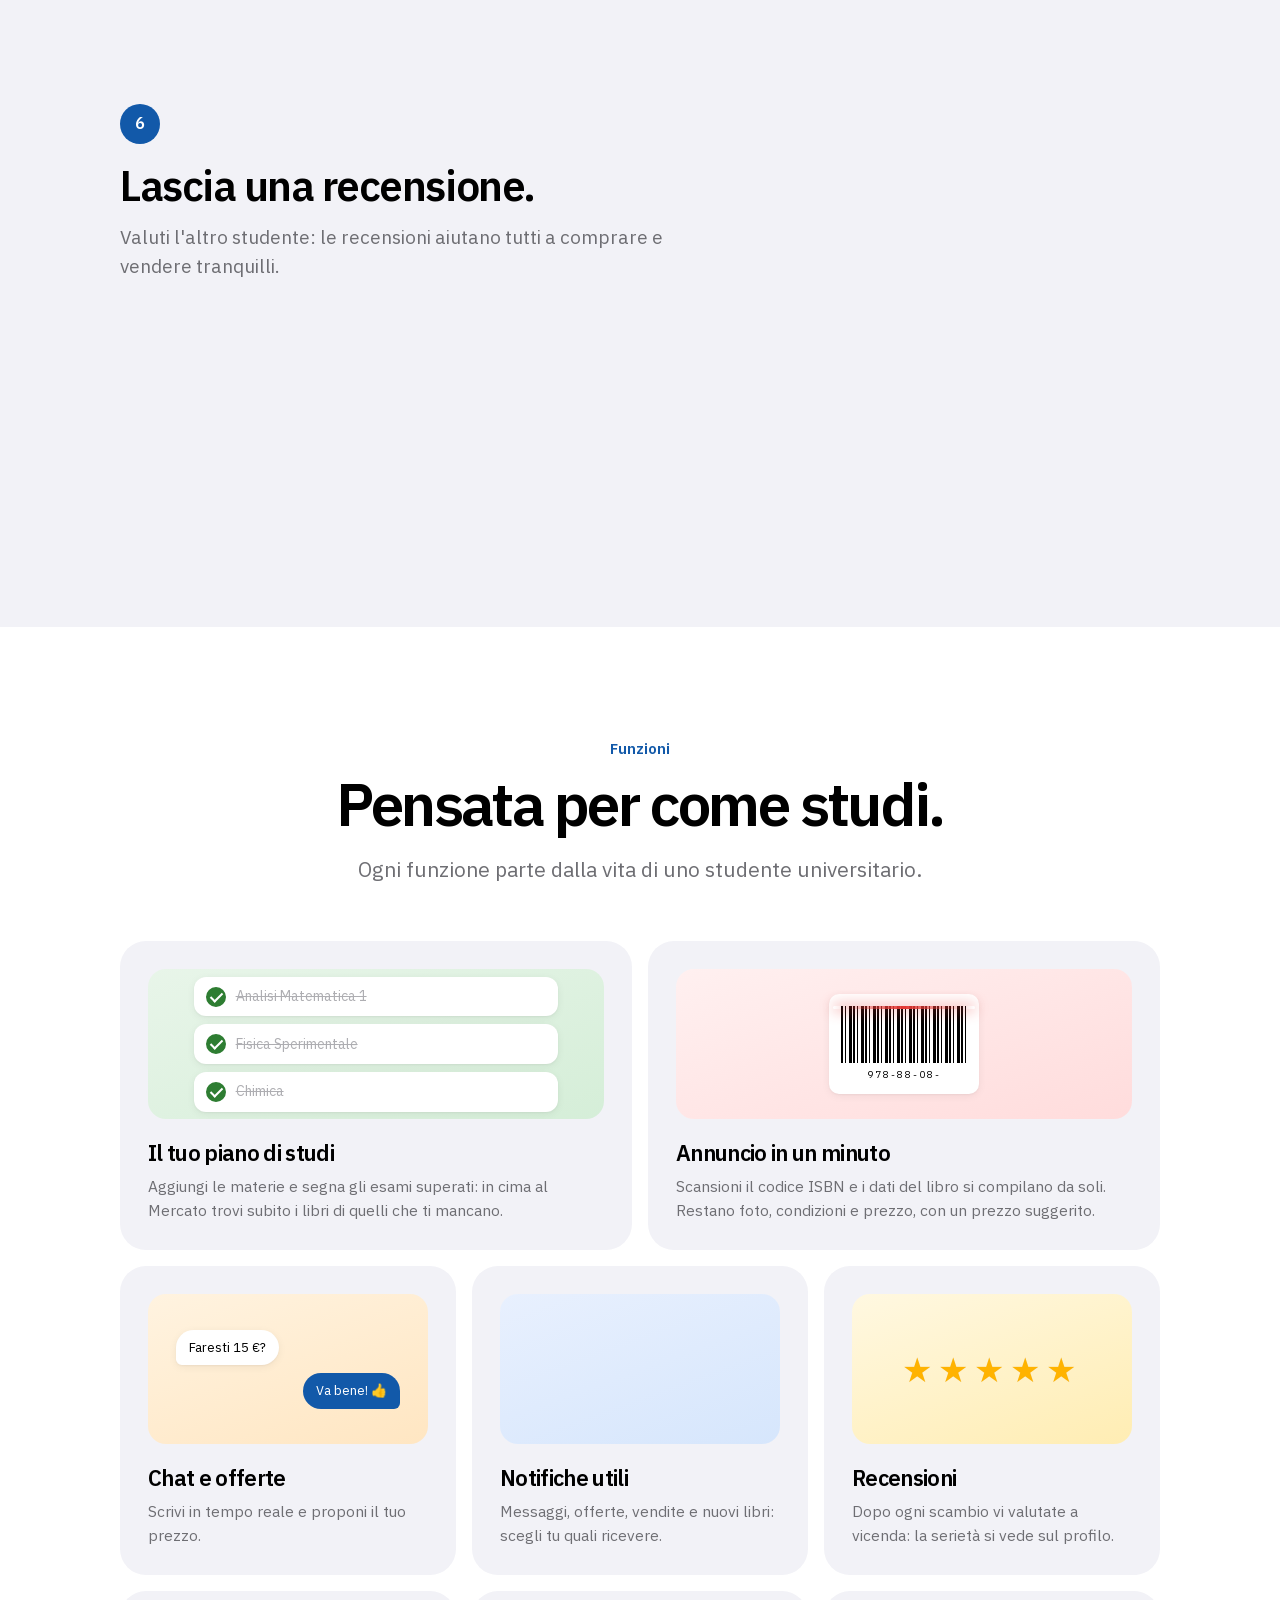
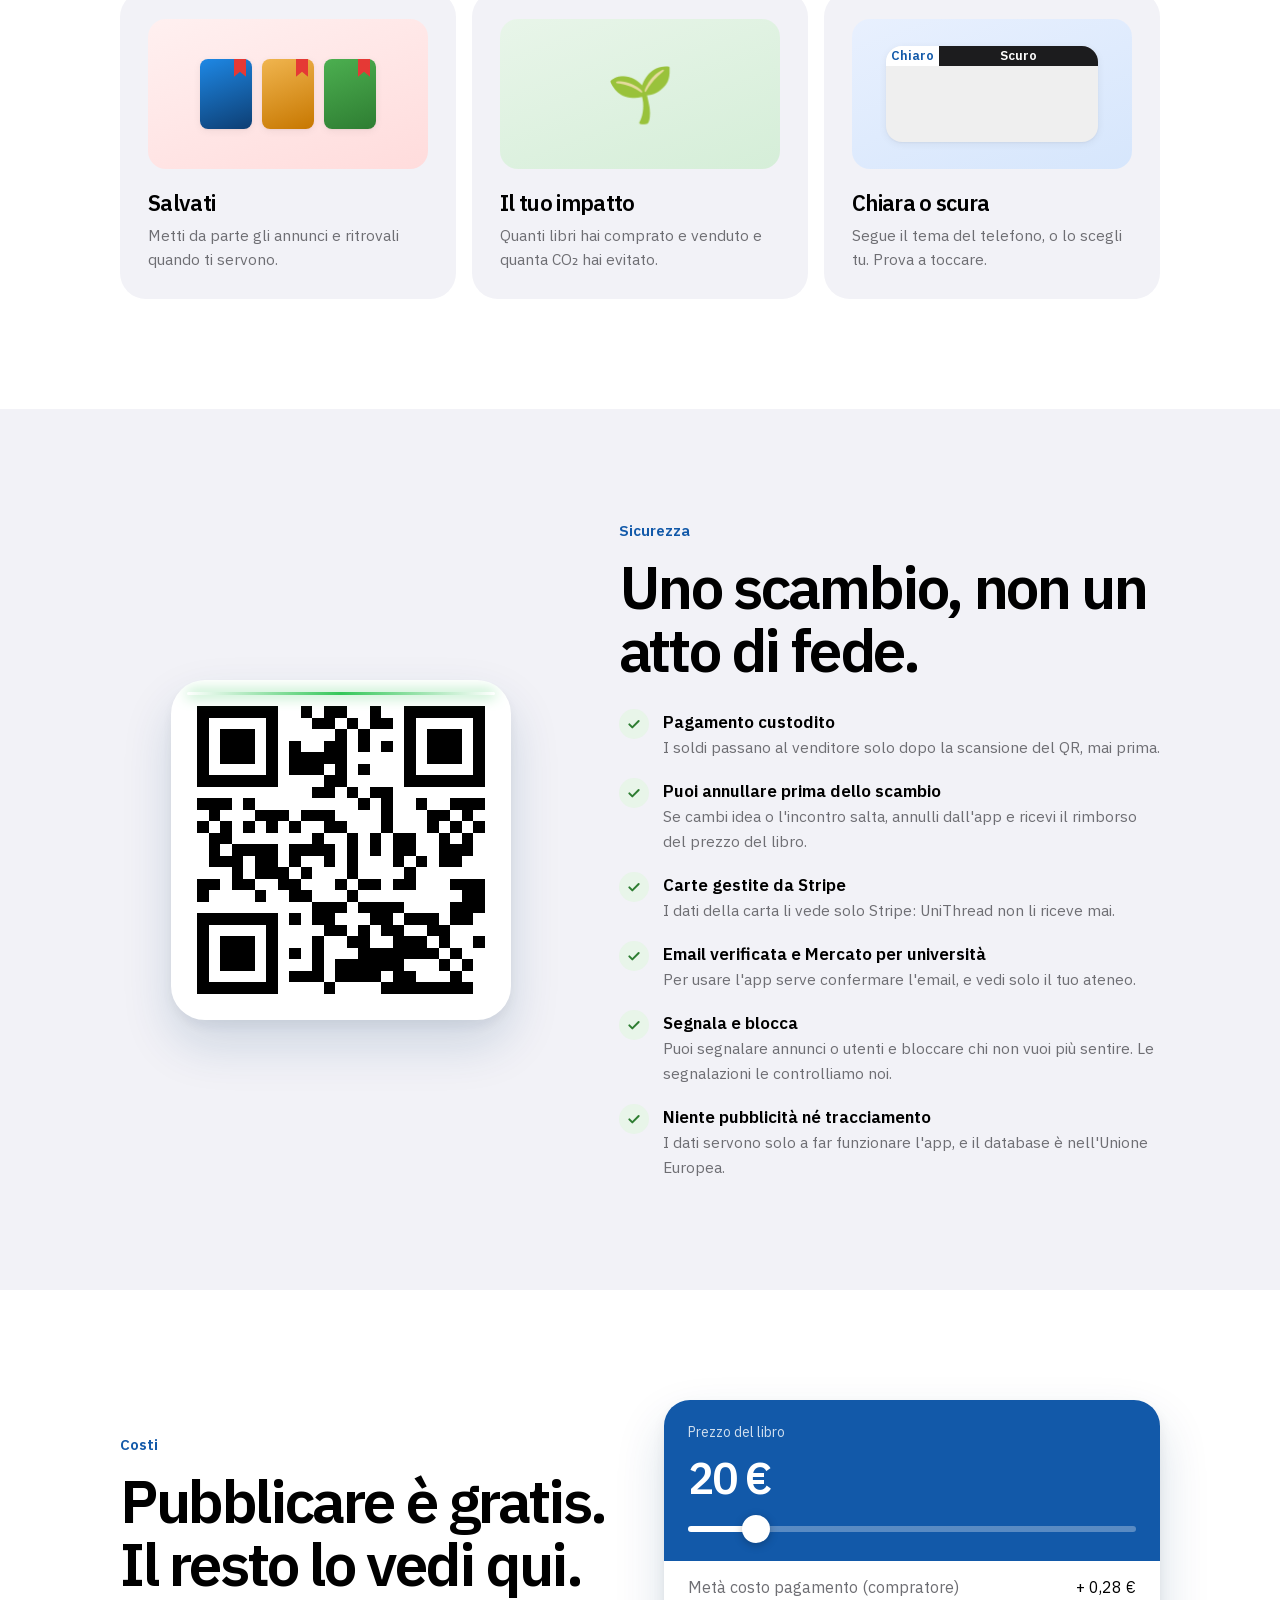
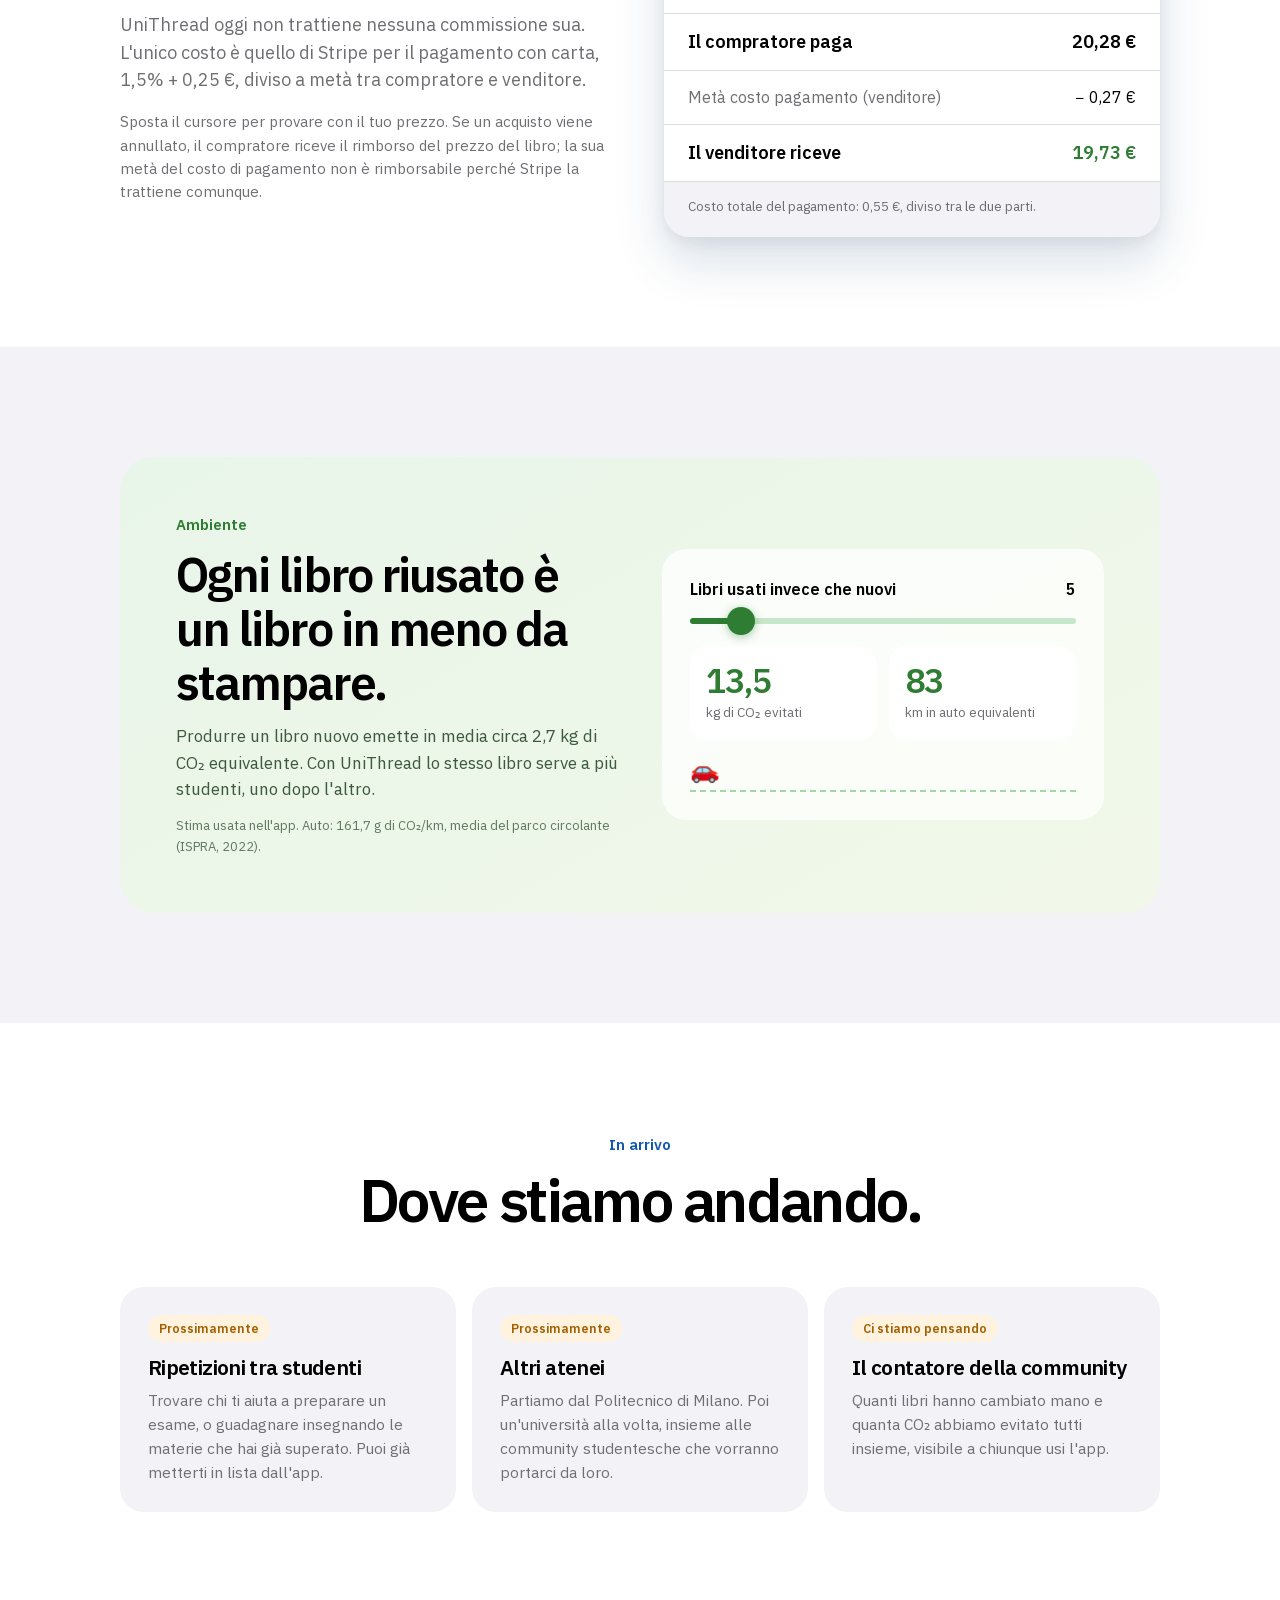
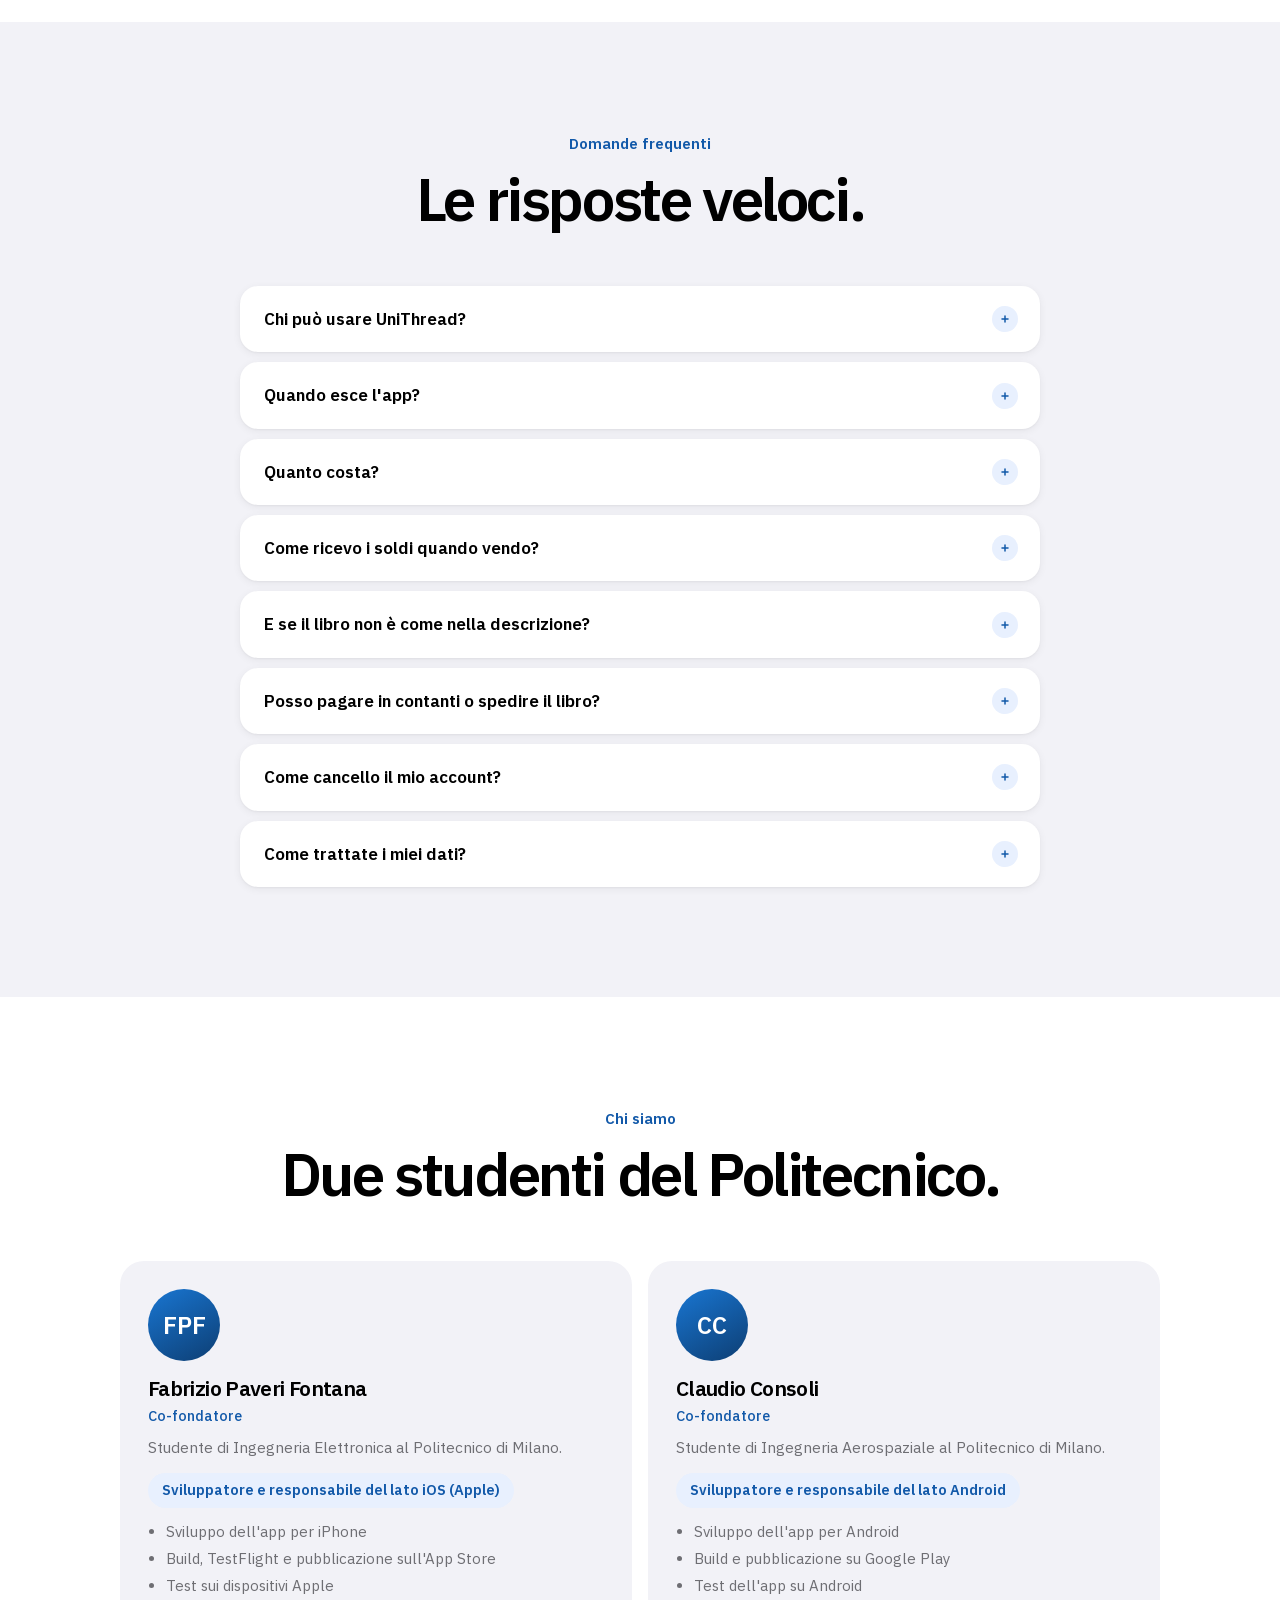
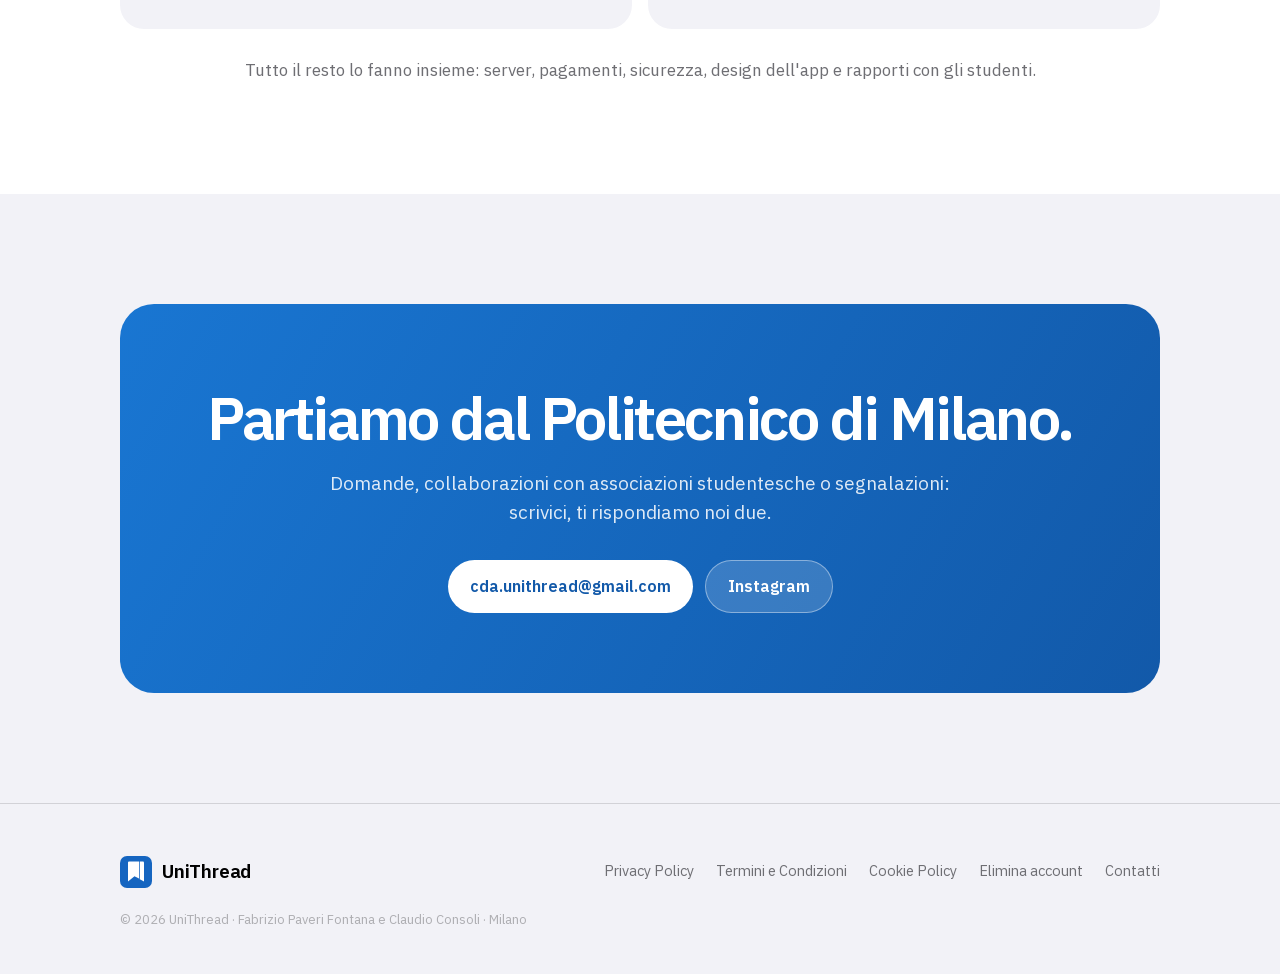
==== commit 3bc3afdf: "Email del team: cda.unithread@gmail.com al posto di cda.unibooks@gmail.com Co-Authored-By: Claude Op" ====
--- a/index.html
+++ b/index.html
@@ -13,7 +13,7 @@
 <link rel="icon" href="data:image/svg+xml,%3Csvg xmlns='http://www.w3.org/2000/svg' viewBox='0 0 64 64'%3E%3Crect width='64' height='64' rx='14' fill='%231565C0'/%3E%3Cpath d='M16 13a2 2 0 0 1 2-2h20v34l-9-4.6L16 51z' fill='%23fff'/%3E%3Cpath d='M39.5 11H46a2 2 0 0 1 2 2v38l-8.5-4.4z' fill='%23fff'/%3E%3C/svg%3E">
 <link href="fonts/fonts.css?v=2" rel="stylesheet">
 <link href="stile/sito.css?v=2" rel="stylesheet">
-<link href="stile/home.css?v=2" rel="stylesheet">
+<link href="stile/home.css?v=3" rel="stylesheet">
 </head>
 <body>
 
@@ -48,6 +48,11 @@
       <a class="btn btn-chiaro" href="#costi">Quanto costa?</a>
     </div>
     <p class="store-note entra" style="animation-delay:1s"><span class="dot"></span> In arrivo su App Store e Google Play</p>
+    <!-- Al lancio: togliere "hidden" dai due blocchi .store-btns e cancellare la riga .store-note qui sopra. -->
+    <div class="store-btns entra" style="animation-delay:1s" hidden>
+      <a class="btn btn-store" href="https://apps.apple.com/it/app/id6810596502" target="_blank" rel="noopener"><small>Scarica su</small> App Store</a>
+      <a class="btn btn-store" href="https://play.google.com/store/apps/details?id=org.unibooks.app" target="_blank" rel="noopener"><small>Disponibile su</small> Google Play</a>
+    </div>
 
     <div class="palco" aria-hidden="true">
       <div class="fluttua f1"><span class="ic" style="background:var(--tinta-arancio)">💬</span><div><b>Nuova offerta: 15 €</b><small>Analisi Matematica 1</small></div></div>
@@ -428,8 +433,12 @@
     <div class="chiusura rivela">
       <h2>Partiamo dal Politecnico di Milano.</h2>
       <p>Domande, collaborazioni con associazioni studentesche o segnalazioni: scrivici, ti rispondiamo noi due.</p>
+      <div class="hero-actions store-btns" hidden>
+        <a class="btn btn-bianco" href="https://apps.apple.com/it/app/id6810596502" target="_blank" rel="noopener">App Store</a>
+        <a class="btn btn-bianco" href="https://play.google.com/store/apps/details?id=org.unibooks.app" target="_blank" rel="noopener">Google Play</a>
+      </div>
       <div class="hero-actions">
-        <a class="btn btn-bianco" href="mailto:cda.unibooks@gmail.com">cda.unibooks@gmail.com</a>
+        <a class="btn btn-bianco" href="mailto:cda.unithread@gmail.com">cda.unithread@gmail.com</a>
         <a class="btn btn-vetro" href="https://www.instagram.com/unibooks.it" target="_blank" rel="noopener">Instagram</a>
       </div>
     </div>
@@ -448,7 +457,7 @@
         <a href="termini-condizioni.html">Termini e Condizioni</a>
         <a href="cookie-policy.html">Cookie Policy</a>
         <a href="delete-account.html">Elimina account</a>
-        <a href="mailto:cda.unibooks@gmail.com">Contatti</a>
+        <a href="mailto:cda.unithread@gmail.com">Contatti</a>
       </nav>
     </div>
     <div class="copy">© 2026 UniThread · Fabrizio Paveri Fontana e Claudio Consoli · Milano</div>
--- a/stile/home.css
+++ b/stile/home.css
@@ -12,6 +12,10 @@
 .hero-actions { display: flex; flex-wrap: wrap; gap: 12px; justify-content: center; margin-top: 32px; }
 .store-note { margin-top: 16px; font-size: 14px; color: var(--text-2); display: flex; gap: 8px; justify-content: center; align-items: center; }
 .store-note .dot { width: 8px; height: 8px; border-radius: 50%; background: #34C759; animation: pulsa 2s infinite; }
+.store-btns { display: flex; flex-wrap: wrap; gap: 12px; justify-content: center; margin-top: 20px; }
+.store-btns[hidden] { display: none; }
+.btn-store { background: #000; color: #fff; }
+.btn-store small { font-weight: 500; font-size: 12px; opacity: .75; }
 @keyframes pulsa { 0% { box-shadow: 0 0 0 0 rgba(52,199,89,.5); } 70% { box-shadow: 0 0 0 9px rgba(52,199,89,0); } 100% { box-shadow: 0 0 0 0 rgba(52,199,89,0); } }
 
 /* Titolo che entra parola per parola */
